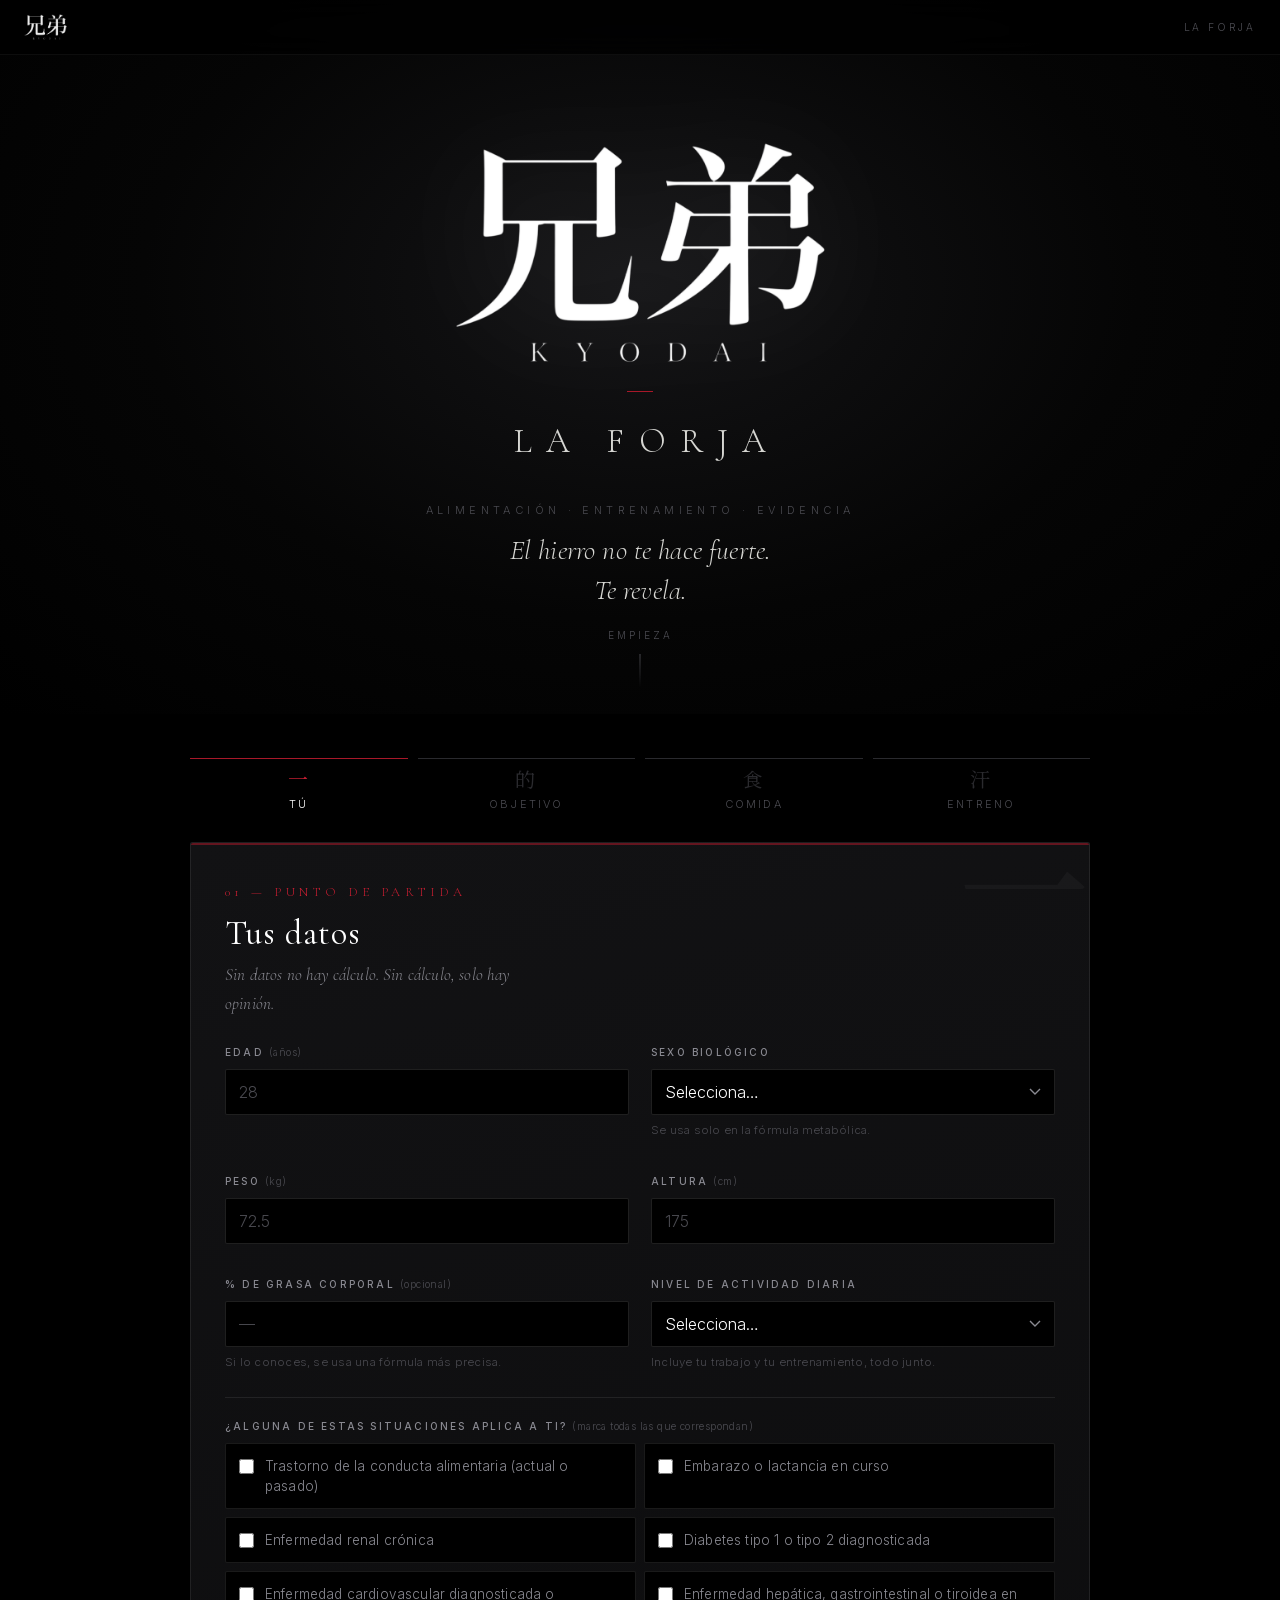
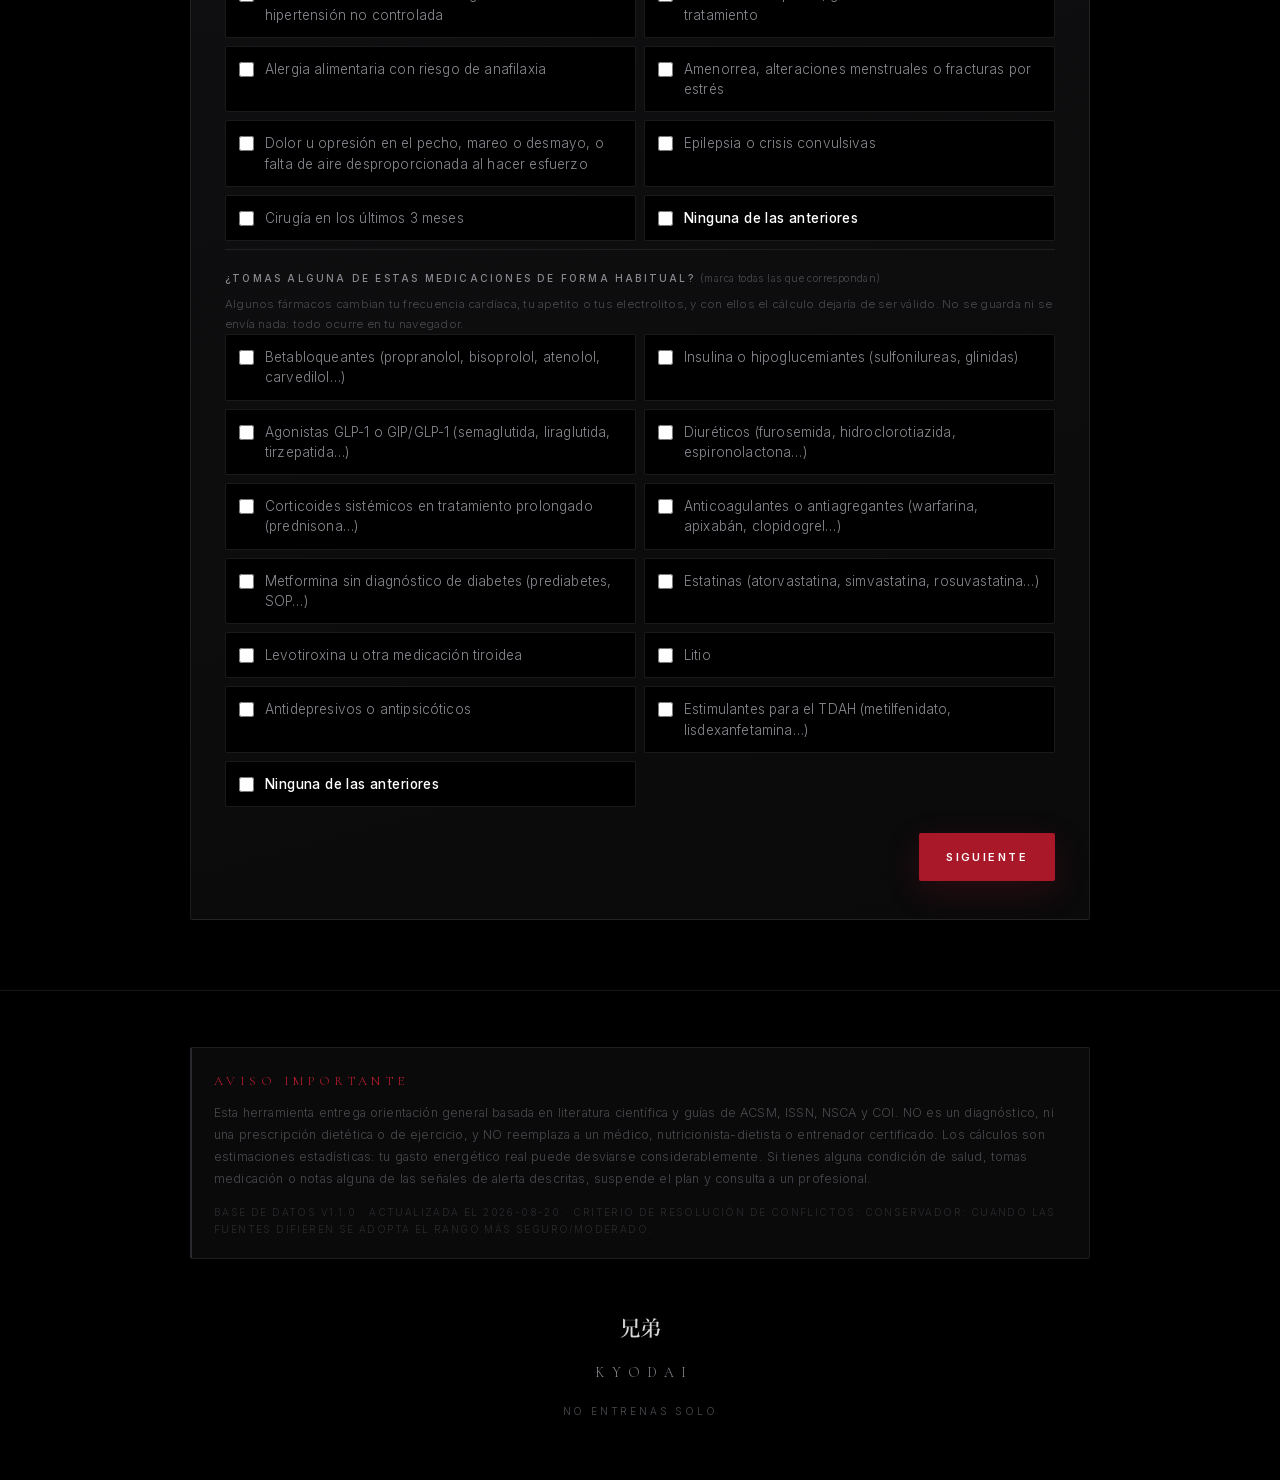
==== la-forja/index.html @ 20f21ccf "Sitio Kyodai: landing + tienda de suplementos" ====
<!DOCTYPE html><html lang="es" class="inter_7bacb37d-module__aJtR4a__variable cormorant_garamond_8acf1184-module__FYOw5G__variable noto_serif_jp_e2605327-module__3qkpmW__variable"><head><meta charSet="utf-8"/><meta name="viewport" content="width=device-width, initial-scale=1"/><link rel="preload" href="/la-forja/_next/static/media/01e4147cff8141ee-s.p.3huc2loe0ie8a.woff2" as="font" crossorigin="" type="font/woff2"/><link rel="preload" href="/la-forja/_next/static/media/68d0ad77fd2c49e3-s.p.2th5n88-8_65v.woff2" as="font" crossorigin="" type="font/woff2"/><link rel="preload" href="/la-forja/_next/static/media/83afe278b6a6bb3c-s.p.2bn3s6zvc0dyp.woff2" as="font" crossorigin="" type="font/woff2"/><link rel="preload" href="/la-forja/_next/static/media/8bd76523131fa0fc-s.p.1pvupmngxrt5z.woff2" as="font" crossorigin="" type="font/woff2"/><link rel="preload" as="image" href="/la-forja/assets/kyodai-logo.png"/><link rel="stylesheet" href="/la-forja/_next/static/chunks/3fm5dky1sh04h.css" data-precedence="next"/><link rel="stylesheet" href="/la-forja/_next/static/chunks/0i3mm4b4a-7sy.css" data-precedence="next"/><link rel="stylesheet" href="/la-forja/_next/static/chunks/1l874rhty73xh.css" data-precedence="next"/><link rel="preload" as="script" fetchPriority="low" href="/la-forja/_next/static/chunks/12aruqaur5huj.js"/><script src="/la-forja/_next/static/chunks/04gr3cjlwzc26.js" async=""></script><script src="/la-forja/_next/static/chunks/4561u0v7ysn3r.js" async=""></script><script src="/la-forja/_next/static/chunks/turbopack-01cra3njdeyk4.js" async=""></script><script src="/la-forja/_next/static/chunks/3fntmmi971322.js" async="" crossorigin=""></script><script src="/la-forja/_next/static/chunks/0tv_o3eyj1a68.js" async="" crossorigin=""></script><meta name="next-size-adjust" content=""/><meta name="theme-color" content="#000000"/><title>兄弟 KYODAI — La Forja</title><meta name="description" content="La Forja — herramienta gratuita de Kyodai. Tu alimentación y tu entrenamiento, calculados con evidencia. Nadie llega lejos entrenando solo."/><meta property="og:title" content="兄弟 KYODAI — La Forja"/><meta property="og:description" content="Tu plan de alimentación y entrenamiento, calculado con evidencia."/><meta property="og:image" content="https://kyodai.com/la-forja/assets/og-image.png"/><meta name="twitter:card" content="summary_large_image"/><meta name="twitter:title" content="兄弟 KYODAI — La Forja"/><meta name="twitter:description" content="Tu plan de alimentación y entrenamiento, calculado con evidencia."/><meta name="twitter:image" content="https://kyodai.com/la-forja/assets/og-image.png"/><link rel="icon" href="/la-forja/assets/favicon.png"/><link rel="apple-touch-icon" href="/la-forja/assets/favicon.png"/><script src="/la-forja/_next/static/chunks/0cz1d0mv5g_q7.js" noModule=""></script></head><body><div hidden=""><!--$--><!--/$--></div><nav><a class="logo" href="#top" aria-label="Kyodai — inicio"><img alt="兄弟 KYODAI" width="907" height="544" decoding="async" data-nimg="1" class="logoImg" style="color:transparent" src="/la-forja/assets/kyodai-logo.png"/></a><span class="navTag">La Forja</span></nav><header id="top" class="hero"><img alt="兄弟 KYODAI" width="907" height="544" decoding="async" data-nimg="1" class="heroLogo" style="color:transparent" src="/la-forja/assets/kyodai-logo.png"/><div class="heroTool">LA FORJA</div><div class="heroSub">Alimentación · Entrenamiento · Evidencia</div><p class="heroQuote">El hierro no te hace fuerte. Te revela.</p><div class="heroScroll">Empieza</div></header><main class="wrap" id="main"><section id="form-section"><ol class="stepper" aria-label="Progreso del formulario"><li class="step is-active" data-step="1" aria-current="step"><span class="jp" aria-hidden="true">一</span>Tú</li><li class="step" data-step="2"><span class="jp" aria-hidden="true">的</span>Objetivo</li><li class="step" data-step="3"><span class="jp" aria-hidden="true">食</span>Comida</li><li class="step" data-step="4"><span class="jp" aria-hidden="true">汗</span>Entreno</li></ol><form id="plan-form" noValidate=""><fieldset class="panel" data-panel="1"><legend class="sr-only">Paso 1: tus datos</legend><span class="panel-k jp" aria-hidden="true">一</span><div class="eyebrow">01 — Punto de partida</div><h2 class="panel-title">Tus datos</h2><p class="panel-lead">Sin datos no hay cálculo. Sin cálculo, solo hay opinión.</p><div class="grid-2"><div class="field"><label class="label" for="edad">Edad <em>(años)</em></label><input type="number" id="edad" min="10" max="90" step="1" required="" inputMode="numeric" placeholder="28" value=""/></div><div class="field"><label class="label" for="sexo">Sexo biológico</label><select id="sexo" required=""><option value="" selected="">Selecciona…</option><option value="hombre">Hombre</option><option value="mujer">Mujer</option></select><small class="hint">Se usa solo en la fórmula metabólica.</small></div><div class="field"><label class="label" for="peso">Peso <em>(kg)</em></label><input type="number" id="peso" min="35" max="250" step="0.1" required="" inputMode="decimal" placeholder="72.5" value=""/></div><div class="field"><label class="label" for="altura">Altura <em>(cm)</em></label><input type="number" id="altura" min="120" max="230" step="1" required="" inputMode="numeric" placeholder="175" value=""/></div><div class="field"><label class="label" for="grasa">% de grasa corporal <em>(opcional)</em></label><input type="number" id="grasa" min="3" max="60" step="0.1" inputMode="decimal" placeholder="—" value=""/><small class="hint">Si lo conoces, se usa una fórmula más precisa.</small></div><div class="field"><label class="label" for="actividad">Nivel de actividad diaria</label><select id="actividad" required=""><option value="" selected="">Selecciona…</option><option value="sedentario">Sedentario — Trabajo de escritorio, sin entrenamiento estructurado.</option><option value="ligero">Actividad ligera — 1-3 sesiones por semana o trabajo de pie ocasional.</option><option value="moderado">Actividad moderada — 3-5 sesiones por semana.</option><option value="alto">Actividad alta — 6-7 sesiones por semana o trabajo físicamente exigente.</option><option value="muy_alto">Actividad muy alta — Sesiones dobles o trabajo físico intenso. Usar con cautela.</option></select><small class="hint">Incluye tu trabajo y tu entrenamiento, todo junto.</small></div></div><div class="health-block"><p class="label">¿Alguna de estas situaciones aplica a ti? <em>(marca todas las que correspondan)</em></p><div id="banderas" class="checks"><label class="check"><input type="checkbox" name="bandera" value="tca"/><span>Trastorno de la conducta alimentaria (actual o pasado)</span></label><label class="check"><input type="checkbox" name="bandera" value="embarazo_lactancia"/><span>Embarazo o lactancia en curso</span></label><label class="check"><input type="checkbox" name="bandera" value="renal"/><span>Enfermedad renal crónica</span></label><label class="check"><input type="checkbox" name="bandera" value="diabetes"/><span>Diabetes tipo 1 o tipo 2 diagnosticada</span></label><label class="check"><input type="checkbox" name="bandera" value="cardiovascular"/><span>Enfermedad cardiovascular diagnosticada o hipertensión no controlada</span></label><label class="check"><input type="checkbox" name="bandera" value="hepatica_tiroidea"/><span>Enfermedad hepática, gastrointestinal o tiroidea en tratamiento</span></label><label class="check"><input type="checkbox" name="bandera" value="alergia_anafilaxia"/><span>Alergia alimentaria con riesgo de anafilaxia</span></label><label class="check"><input type="checkbox" name="bandera" value="amenorrea"/><span>Amenorrea, alteraciones menstruales o fracturas por estrés</span></label><label class="check"><input type="checkbox" name="bandera" value="sintomas_cardio"/><span>Dolor u opresión en el pecho, mareo o desmayo, o falta de aire desproporcionada al hacer esfuerzo</span></label><label class="check"><input type="checkbox" name="bandera" value="epilepsia"/><span>Epilepsia o crisis convulsivas</span></label><label class="check"><input type="checkbox" name="bandera" value="cirugia_reciente"/><span>Cirugía en los últimos 3 meses</span></label><label class="check"><input type="checkbox" id="bandera-ninguna" name="bandera" value="ninguna"/><span><strong>Ninguna de las anteriores</strong></span></label></div></div><div class="health-block"><p class="label">¿Tomas alguna de estas medicaciones de forma habitual? <em>(marca todas las que correspondan)</em></p><small class="hint">Algunos fármacos cambian tu frecuencia cardíaca, tu apetito o tus electrolitos, y con ellos el cálculo dejaría de ser válido. No se guarda ni se envía nada: todo ocurre en tu navegador.</small><div id="medicamentos" class="checks"><label class="check"><input type="checkbox" name="medicamento" value="betabloqueantes"/><span>Betabloqueantes (propranolol, bisoprolol, atenolol, carvedilol…)</span></label><label class="check"><input type="checkbox" name="medicamento" value="insulina_hipoglucemiantes"/><span>Insulina o hipoglucemiantes (sulfonilureas, glinidas)</span></label><label class="check"><input type="checkbox" name="medicamento" value="glp1"/><span>Agonistas GLP-1 o GIP/GLP-1 (semaglutida, liraglutida, tirzepatida…)</span></label><label class="check"><input type="checkbox" name="medicamento" value="diureticos"/><span>Diuréticos (furosemida, hidroclorotiazida, espironolactona…)</span></label><label class="check"><input type="checkbox" name="medicamento" value="corticoides"/><span>Corticoides sistémicos en tratamiento prolongado (prednisona…)</span></label><label class="check"><input type="checkbox" name="medicamento" value="anticoagulantes"/><span>Anticoagulantes o antiagregantes (warfarina, apixabán, clopidogrel…)</span></label><label class="check"><input type="checkbox" name="medicamento" value="metformina"/><span>Metformina sin diagnóstico de diabetes (prediabetes, SOP…)</span></label><label class="check"><input type="checkbox" name="medicamento" value="estatinas"/><span>Estatinas (atorvastatina, simvastatina, rosuvastatina…)</span></label><label class="check"><input type="checkbox" name="medicamento" value="levotiroxina"/><span>Levotiroxina u otra medicación tiroidea</span></label><label class="check"><input type="checkbox" name="medicamento" value="litio"/><span>Litio</span></label><label class="check"><input type="checkbox" name="medicamento" value="psicofarmacos"/><span>Antidepresivos o antipsicóticos</span></label><label class="check"><input type="checkbox" name="medicamento" value="estimulantes"/><span>Estimulantes para el TDAH (metilfenidato, lisdexanfetamina…)</span></label><label class="check"><input type="checkbox" id="medicacion-ninguna" name="medicamento" value="ninguna"/><span><strong>Ninguna de las anteriores</strong></span></label></div></div><div class="nav-row"><span></span><button type="button" class="btn btn-primary">Siguiente</button></div></fieldset></form></section></main><footer class="site-footer"><div class="wrap"><div class="disclaimer-box"><div class="eyebrow">Aviso importante</div><p class="disclaimer">Esta herramienta entrega orientación general basada en literatura científica y guías de ACSM, ISSN, NSCA y COI. NO es un diagnóstico, ni una prescripción dietética o de ejercicio, y NO reemplaza a un médico, nutricionista-dietista o entrenador certificado. Los cálculos son estimaciones estadísticas: tu gasto energético real puede desviarse considerablemente. Si tienes alguna condición de salud, tomas medicación o notas alguna de las señales de alerta descritas, suspende el plan y consulta a un profesional.</p><p class="version">Base de datos v<!-- -->1.1.0<!-- --> · actualizada el <!-- -->2026-08-20<!-- --> · criterio de resolución de conflictos:<!-- --> <!-- -->conservador: cuando las fuentes difieren se adopta el rango más seguro/moderado<!-- -->.</p></div><div class="footer-mark"><img alt="兄弟" loading="lazy" width="526" height="526" decoding="async" data-nimg="1" class="footerLogo" style="color:transparent" src="/la-forja/assets/kyodai-mark.png"/><div class="fl">KYODAI</div><div class="fine">No entrenas solo</div></div></div></footer><!--$--><!--/$--><script src="/la-forja/_next/static/chunks/12aruqaur5huj.js" id="_R_" async=""></script><script>(self.__next_f=self.__next_f||[]).push([0])</script><script>self.__next_f.push([1,"1:\"$Sreact.fragment\"\n2:I[39756,[\"/la-forja/_next/static/chunks/3fntmmi971322.js\"],\"default\"]\n3:I[37457,[\"/la-forja/_next/static/chunks/3fntmmi971322.js\"],\"default\"]\n4:I[47257,[\"/la-forja/_next/static/chunks/3fntmmi971322.js\"],\"ClientPageRoot\"]\n5:I[31713,[\"/la-forja/_next/static/chunks/3fntmmi971322.js\",\"/la-forja/_next/static/chunks/0tv_o3eyj1a68.js\"],\"default\"]\n8:I[97367,[\"/la-forja/_next/static/chunks/3fntmmi971322.js\"],\"OutletBoundary\"]\n9:\"$Sreact.suspense\"\nb:I[97367,[\"/la-forja/_next/static/chunks/3fntmmi971322.js\"],\"ViewportBoundary\"]\nd:I[97367,[\"/la-forja/_next/static/chunks/3fntmmi971322.js\"],\"MetadataBoundary\"]\nf:I[68027,[\"/la-forja/_next/static/chunks/3fntmmi971322.js\"],\"default\",1]\n:HL[\"/la-forja/_next/static/chunks/3fm5dky1sh04h.css\",\"style\"]\n:HL[\"/la-forja/_next/static/chunks/0i3mm4b4a-7sy.css\",\"style\"]\n:HL[\"/la-forja/_next/static/chunks/1l874rhty73xh.css\",\"style\"]\n:HL[\"/la-forja/_next/static/media/01e4147cff8141ee-s.p.3huc2loe0ie8a.woff2\",\"font\",{\"crossOrigin\":\"\",\"type\":\"font/woff2\"}]\n:HL[\"/la-forja/_next/static/media/68d0ad77fd2c49e3-s.p.2th5n88-8_65v.woff2\",\"font\",{\"crossOrigin\":\"\",\"type\":\"font/woff2\"}]\n:HL[\"/la-forja/_next/static/media/83afe278b6a6bb3c-s.p.2bn3s6zvc0dyp.woff2\",\"font\",{\"crossOrigin\":\"\",\"type\":\"font/woff2\"}]\n:HL[\"/la-forja/_next/static/media/8bd76523131fa0fc-s.p.1pvupmngxrt5z.woff2\",\"font\",{\"crossOrigin\":\"\",\"type\":\"font/woff2\"}]\n"])</script><script>self.__next_f.push([1,"0:{\"P\":null,\"c\":[\"\",\"\"],\"q\":\"\",\"i\":false,\"f\":[[[\"\",{\"children\":[\"__PAGE__\",{},\"$undefined\",\"$undefined\",4608]},\"$undefined\",\"$undefined\",4624],[[\"$\",\"$1\",\"c\",{\"children\":[[[\"$\",\"link\",\"0\",{\"rel\":\"stylesheet\",\"href\":\"/la-forja/_next/static/chunks/3fm5dky1sh04h.css\",\"precedence\":\"next\",\"crossOrigin\":\"$undefined\",\"nonce\":\"$undefined\"}],[\"$\",\"link\",\"1\",{\"rel\":\"stylesheet\",\"href\":\"/la-forja/_next/static/chunks/0i3mm4b4a-7sy.css\",\"precedence\":\"next\",\"crossOrigin\":\"$undefined\",\"nonce\":\"$undefined\"}],[\"$\",\"link\",\"2\",{\"rel\":\"stylesheet\",\"href\":\"/la-forja/_next/static/chunks/1l874rhty73xh.css\",\"precedence\":\"next\",\"crossOrigin\":\"$undefined\",\"nonce\":\"$undefined\"}],[\"$\",\"script\",\"script-0\",{\"src\":\"/la-forja/_next/static/chunks/3fntmmi971322.js\",\"async\":true,\"nonce\":\"$undefined\"}]],[\"$\",\"html\",null,{\"lang\":\"es\",\"className\":\"inter_7bacb37d-module__aJtR4a__variable cormorant_garamond_8acf1184-module__FYOw5G__variable noto_serif_jp_e2605327-module__3qkpmW__variable\",\"children\":[\"$\",\"body\",null,{\"children\":[\"$\",\"$L2\",null,{\"parallelRouterKey\":\"children\",\"error\":\"$undefined\",\"errorStyles\":\"$undefined\",\"errorScripts\":\"$undefined\",\"template\":[\"$\",\"$L3\",null,{}],\"templateStyles\":\"$undefined\",\"templateScripts\":\"$undefined\",\"notFound\":[[[\"$\",\"title\",null,{\"children\":\"404: This page could not be found.\"}],[\"$\",\"div\",null,{\"style\":{\"fontFamily\":\"system-ui,\\\"Segoe UI\\\",Roboto,Helvetica,Arial,sans-serif,\\\"Apple Color Emoji\\\",\\\"Segoe UI Emoji\\\"\",\"height\":\"100vh\",\"textAlign\":\"center\",\"display\":\"flex\",\"flexDirection\":\"column\",\"alignItems\":\"center\",\"justifyContent\":\"center\"},\"children\":[\"$\",\"div\",null,{\"children\":[[\"$\",\"style\",null,{\"dangerouslySetInnerHTML\":{\"__html\":\"body{color:#000;background:#fff;margin:0}.next-error-h1{border-right:1px solid rgba(0,0,0,.3)}@media (prefers-color-scheme:dark){body{color:#fff;background:#000}.next-error-h1{border-right:1px solid rgba(255,255,255,.3)}}\"}}],[\"$\",\"h1\",null,{\"className\":\"next-error-h1\",\"style\":{\"display\":\"inline-block\",\"margin\":\"0 20px 0 0\",\"padding\":\"0 23px 0 0\",\"fontSize\":24,\"fontWeight\":500,\"verticalAlign\":\"top\",\"lineHeight\":\"49px\"},\"children\":404}],[\"$\",\"div\",null,{\"style\":{\"display\":\"inline-block\"},\"children\":[\"$\",\"h2\",null,{\"style\":{\"fontSize\":14,\"fontWeight\":400,\"lineHeight\":\"49px\",\"margin\":0},\"children\":\"This page could not be found.\"}]}]]}]}]],[]],\"forbidden\":\"$undefined\",\"unauthorized\":\"$undefined\"}]}]}]]}],{\"children\":[[\"$\",\"$1\",\"c\",{\"children\":[[\"$\",\"$L4\",null,{\"Component\":\"$5\",\"serverProvidedParams\":{\"searchParams\":{},\"params\":{},\"promises\":[\"$@6\",\"$@7\"]}}],[[\"$\",\"script\",\"script-0\",{\"src\":\"/la-forja/_next/static/chunks/0tv_o3eyj1a68.js\",\"async\":true,\"nonce\":\"$undefined\"}]],[\"$\",\"$L8\",null,{\"children\":[\"$\",\"$9\",null,{\"name\":\"Next.MetadataOutlet\",\"children\":\"$@a\"}]}]]}],{},null,false,null]},null,false,null],[\"$\",\"$1\",\"h\",{\"children\":[null,[\"$\",\"$Lb\",null,{\"children\":\"$Lc\"}],[\"$\",\"div\",null,{\"hidden\":true,\"children\":[\"$\",\"$Ld\",null,{\"children\":[\"$\",\"$9\",null,{\"name\":\"Next.Metadata\",\"children\":\"$Le\"}]}]}],[\"$\",\"meta\",null,{\"name\":\"next-size-adjust\",\"content\":\"\"}]]}],false]],\"m\":\"$undefined\",\"G\":[\"$f\",[[\"$\",\"link\",\"0\",{\"rel\":\"stylesheet\",\"href\":\"/la-forja/_next/static/chunks/3fm5dky1sh04h.css\",\"precedence\":\"next\",\"crossOrigin\":\"$undefined\",\"nonce\":\"$undefined\"}],[\"$\",\"link\",\"1\",{\"rel\":\"stylesheet\",\"href\":\"/la-forja/_next/static/chunks/0i3mm4b4a-7sy.css\",\"precedence\":\"next\",\"crossOrigin\":\"$undefined\",\"nonce\":\"$undefined\"}],[\"$\",\"link\",\"2\",{\"rel\":\"stylesheet\",\"href\":\"/la-forja/_next/static/chunks/1l874rhty73xh.css\",\"precedence\":\"next\",\"crossOrigin\":\"$undefined\",\"nonce\":\"$undefined\"}]]],\"S\":true,\"h\":null,\"r\":\"$undefined\",\"s\":\"$undefined\",\"a\":\"$undefined\",\"l\":\"$undefined\",\"p\":\"$undefined\",\"d\":\"$undefined\",\"b\":\"p61131QwATBTDM-Zip0zM\"}\n"])</script><script>self.__next_f.push([1,"6:{}\n7:\"$0:f:0:1:1:children:0:props:children:0:props:serverProvidedParams:params\"\n"])</script><script>self.__next_f.push([1,"c:[[\"$\",\"meta\",\"0\",{\"charSet\":\"utf-8\"}],[\"$\",\"meta\",\"1\",{\"name\":\"viewport\",\"content\":\"width=device-width, initial-scale=1\"}],[\"$\",\"meta\",\"2\",{\"name\":\"theme-color\",\"content\":\"#000000\"}]]\n"])</script><script>self.__next_f.push([1,"10:I[27201,[\"/la-forja/_next/static/chunks/3fntmmi971322.js\"],\"IconMark\"]\na:null\ne:[[\"$\",\"title\",\"0\",{\"children\":\"兄弟 KYODAI — La Forja\"}],[\"$\",\"meta\",\"1\",{\"name\":\"description\",\"content\":\"La Forja — herramienta gratuita de Kyodai. Tu alimentación y tu entrenamiento, calculados con evidencia. Nadie llega lejos entrenando solo.\"}],[\"$\",\"meta\",\"2\",{\"property\":\"og:title\",\"content\":\"兄弟 KYODAI — La Forja\"}],[\"$\",\"meta\",\"3\",{\"property\":\"og:description\",\"content\":\"Tu plan de alimentación y entrenamiento, calculado con evidencia.\"}],[\"$\",\"meta\",\"4\",{\"property\":\"og:image\",\"content\":\"https://kyodai.com/la-forja/assets/og-image.png\"}],[\"$\",\"meta\",\"5\",{\"name\":\"twitter:card\",\"content\":\"summary_large_image\"}],[\"$\",\"meta\",\"6\",{\"name\":\"twitter:title\",\"content\":\"兄弟 KYODAI — La Forja\"}],[\"$\",\"meta\",\"7\",{\"name\":\"twitter:description\",\"content\":\"Tu plan de alimentación y entrenamiento, calculado con evidencia.\"}],[\"$\",\"meta\",\"8\",{\"name\":\"twitter:image\",\"content\":\"https://kyodai.com/la-forja/assets/og-image.png\"}],[\"$\",\"link\",\"9\",{\"rel\":\"icon\",\"href\":\"/la-forja/assets/favicon.png\"}],[\"$\",\"link\",\"10\",{\"rel\":\"apple-touch-icon\",\"href\":\"/la-forja/assets/favicon.png\"}],[\"$\",\"$L10\",\"11\",{}]]\n"])</script></body></html>
---- la-forja/_next/static/chunks/3fm5dky1sh04h.css ----
@font-face{font-family:Inter;font-style:normal;font-weight:200;font-display:swap;src:url(../media/2c55a0e60120577a-s.0-dom-5bn10r2.woff2)format("woff2");unicode-range:U+460-52F,U+1C80-1C8A,U+20B4,U+2DE0-2DFF,U+A640-A69F,U+FE2E-FE2F}@font-face{font-family:Inter;font-style:normal;font-weight:200;font-display:swap;src:url(../media/9c72aa0f40e4eef8-s.1y4-pdgsjb-pw.woff2)format("woff2");unicode-range:U+301,U+400-45F,U+490-491,U+4B0-4B1,U+2116}@font-face{font-family:Inter;font-style:normal;font-weight:200;font-display:swap;src:url(../media/ad66f9afd8947f86-s.3lvt2whj97whp.woff2)format("woff2");unicode-range:U+1F??}@font-face{font-family:Inter;font-style:normal;font-weight:200;font-display:swap;src:url(../media/5476f68d60460930-s.2uwcyprjm3xu3.woff2)format("woff2");unicode-range:U+370-377,U+37A-37F,U+384-38A,U+38C,U+38E-3A1,U+3A3-3FF}@font-face{font-family:Inter;font-style:normal;font-weight:200;font-display:swap;src:url(../media/2bbe8d2671613f1f-s.0k62hbripvv8p.woff2)format("woff2");unicode-range:U+102-103,U+110-111,U+128-129,U+168-169,U+1A0-1A1,U+1AF-1B0,U+300-301,U+303-304,U+308-309,U+323,U+329,U+1EA0-1EF9,U+20AB}@font-face{font-family:Inter;font-style:normal;font-weight:200;font-display:swap;src:url(../media/1bffadaabf893a1e-s.3-6t-g6q0vh0a.woff2)format("woff2");unicode-range:U+100-2BA,U+2BD-2C5,U+2C7-2CC,U+2CE-2D7,U+2DD-2FF,U+304,U+308,U+329,U+1D00-1DBF,U+1E00-1E9F,U+1EF2-1EFF,U+2020,U+20A0-20AB,U+20AD-20C0,U+2113,U+2C60-2C7F,U+A720-A7FF}@font-face{font-family:Inter;font-style:normal;font-weight:200;font-display:swap;src:url(../media/83afe278b6a6bb3c-s.p.2bn3s6zvc0dyp.woff2)format("woff2");unicode-range:U+??,U+131,U+152-153,U+2BB-2BC,U+2C6,U+2DA,U+2DC,U+304,U+308,U+329,U+2000-206F,U+20AC,U+2122,U+2191,U+2193,U+2212,U+2215,U+FEFF,U+FFFD}@font-face{font-family:Inter;font-style:normal;font-weight:300;font-display:swap;src:url(../media/2c55a0e60120577a-s.0-dom-5bn10r2.woff2)format("woff2");unicode-range:U+460-52F,U+1C80-1C8A,U+20B4,U+2DE0-2DFF,U+A640-A69F,U+FE2E-FE2F}@font-face{font-family:Inter;font-style:normal;font-weight:300;font-display:swap;src:url(../media/9c72aa0f40e4eef8-s.1y4-pdgsjb-pw.woff2)format("woff2");unicode-range:U+301,U+400-45F,U+490-491,U+4B0-4B1,U+2116}@font-face{font-family:Inter;font-style:normal;font-weight:300;font-display:swap;src:url(../media/ad66f9afd8947f86-s.3lvt2whj97whp.woff2)format("woff2");unicode-range:U+1F??}@font-face{font-family:Inter;font-style:normal;font-weight:300;font-display:swap;src:url(../media/5476f68d60460930-s.2uwcyprjm3xu3.woff2)format("woff2");unicode-range:U+370-377,U+37A-37F,U+384-38A,U+38C,U+38E-3A1,U+3A3-3FF}@font-face{font-family:Inter;font-style:normal;font-weight:300;font-display:swap;src:url(../media/2bbe8d2671613f1f-s.0k62hbripvv8p.woff2)format("woff2");unicode-range:U+102-103,U+110-111,U+128-129,U+168-169,U+1A0-1A1,U+1AF-1B0,U+300-301,U+303-304,U+308-309,U+323,U+329,U+1EA0-1EF9,U+20AB}@font-face{font-family:Inter;font-style:normal;font-weight:300;font-display:swap;src:url(../media/1bffadaabf893a1e-s.3-6t-g6q0vh0a.woff2)format("woff2");unicode-range:U+100-2BA,U+2BD-2C5,U+2C7-2CC,U+2CE-2D7,U+2DD-2FF,U+304,U+308,U+329,U+1D00-1DBF,U+1E00-1E9F,U+1EF2-1EFF,U+2020,U+20A0-20AB,U+20AD-20C0,U+2113,U+2C60-2C7F,U+A720-A7FF}@font-face{font-family:Inter;font-style:normal;font-weight:300;font-display:swap;src:url(../media/83afe278b6a6bb3c-s.p.2bn3s6zvc0dyp.woff2)format("woff2");unicode-range:U+??,U+131,U+152-153,U+2BB-2BC,U+2C6,U+2DA,U+2DC,U+304,U+308,U+329,U+2000-206F,U+20AC,U+2122,U+2191,U+2193,U+2212,U+2215,U+FEFF,U+FFFD}@font-face{font-family:Inter;font-style:normal;font-weight:400;font-display:swap;src:url(../media/2c55a0e60120577a-s.0-dom-5bn10r2.woff2)format("woff2");unicode-range:U+460-52F,U+1C80-1C8A,U+20B4,U+2DE0-2DFF,U+A640-A69F,U+FE2E-FE2F}@font-face{font-family:Inter;font-style:normal;font-weight:400;font-display:swap;src:url(../media/9c72aa0f40e4eef8-s.1y4-pdgsjb-pw.woff2)format("woff2");unicode-range:U+301,U+400-45F,U+490-491,U+4B0-4B1,U+2116}@font-face{font-family:Inter;font-style:normal;font-weight:400;font-display:swap;src:url(../media/ad66f9afd8947f86-s.3lvt2whj97whp.woff2)format("woff2");unicode-range:U+1F??}@font-face{font-family:Inter;font-style:normal;font-weight:400;font-display:swap;src:url(../media/5476f68d60460930-s.2uwcyprjm3xu3.woff2)format("woff2");unicode-range:U+370-377,U+37A-37F,U+384-38A,U+38C,U+38E-3A1,U+3A3-3FF}@font-face{font-family:Inter;font-style:normal;font-weight:400;font-display:swap;src:url(../media/2bbe8d2671613f1f-s.0k62hbripvv8p.woff2)format("woff2");unicode-range:U+102-103,U+110-111,U+128-129,U+168-169,U+1A0-1A1,U+1AF-1B0,U+300-301,U+303-304,U+308-309,U+323,U+329,U+1EA0-1EF9,U+20AB}@font-face{font-family:Inter;font-style:normal;font-weight:400;font-display:swap;src:url(../media/1bffadaabf893a1e-s.3-6t-g6q0vh0a.woff2)format("woff2");unicode-range:U+100-2BA,U+2BD-2C5,U+2C7-2CC,U+2CE-2D7,U+2DD-2FF,U+304,U+308,U+329,U+1D00-1DBF,U+1E00-1E9F,U+1EF2-1EFF,U+2020,U+20A0-20AB,U+20AD-20C0,U+2113,U+2C60-2C7F,U+A720-A7FF}@font-face{font-family:Inter;font-style:normal;font-weight:400;font-display:swap;src:url(../media/83afe278b6a6bb3c-s.p.2bn3s6zvc0dyp.woff2)format("woff2");unicode-range:U+??,U+131,U+152-153,U+2BB-2BC,U+2C6,U+2DA,U+2DC,U+304,U+308,U+329,U+2000-206F,U+20AC,U+2122,U+2191,U+2193,U+2212,U+2215,U+FEFF,U+FFFD}@font-face{font-family:Inter;font-style:normal;font-weight:500;font-display:swap;src:url(../media/2c55a0e60120577a-s.0-dom-5bn10r2.woff2)format("woff2");unicode-range:U+460-52F,U+1C80-1C8A,U+20B4,U+2DE0-2DFF,U+A640-A69F,U+FE2E-FE2F}@font-face{font-family:Inter;font-style:normal;font-weight:500;font-display:swap;src:url(../media/9c72aa0f40e4eef8-s.1y4-pdgsjb-pw.woff2)format("woff2");unicode-range:U+301,U+400-45F,U+490-491,U+4B0-4B1,U+2116}@font-face{font-family:Inter;font-style:normal;font-weight:500;font-display:swap;src:url(../media/ad66f9afd8947f86-s.3lvt2whj97whp.woff2)format("woff2");unicode-range:U+1F??}@font-face{font-family:Inter;font-style:normal;font-weight:500;font-display:swap;src:url(../media/5476f68d60460930-s.2uwcyprjm3xu3.woff2)format("woff2");unicode-range:U+370-377,U+37A-37F,U+384-38A,U+38C,U+38E-3A1,U+3A3-3FF}@font-face{font-family:Inter;font-style:normal;font-weight:500;font-display:swap;src:url(../media/2bbe8d2671613f1f-s.0k62hbripvv8p.woff2)format("woff2");unicode-range:U+102-103,U+110-111,U+128-129,U+168-169,U+1A0-1A1,U+1AF-1B0,U+300-301,U+303-304,U+308-309,U+323,U+329,U+1EA0-1EF9,U+20AB}@font-face{font-family:Inter;font-style:normal;font-weight:500;font-display:swap;src:url(../media/1bffadaabf893a1e-s.3-6t-g6q0vh0a.woff2)format("woff2");unicode-range:U+100-2BA,U+2BD-2C5,U+2C7-2CC,U+2CE-2D7,U+2DD-2FF,U+304,U+308,U+329,U+1D00-1DBF,U+1E00-1E9F,U+1EF2-1EFF,U+2020,U+20A0-20AB,U+20AD-20C0,U+2113,U+2C60-2C7F,U+A720-A7FF}@font-face{font-family:Inter;font-style:normal;font-weight:500;font-display:swap;src:url(../media/83afe278b6a6bb3c-s.p.2bn3s6zvc0dyp.woff2)format("woff2");unicode-range:U+??,U+131,U+152-153,U+2BB-2BC,U+2C6,U+2DA,U+2DC,U+304,U+308,U+329,U+2000-206F,U+20AC,U+2122,U+2191,U+2193,U+2212,U+2215,U+FEFF,U+FFFD}@font-face{font-family:Inter;font-style:normal;font-weight:600;font-display:swap;src:url(../media/2c55a0e60120577a-s.0-dom-5bn10r2.woff2)format("woff2");unicode-range:U+460-52F,U+1C80-1C8A,U+20B4,U+2DE0-2DFF,U+A640-A69F,U+FE2E-FE2F}@font-face{font-family:Inter;font-style:normal;font-weight:600;font-display:swap;src:url(../media/9c72aa0f40e4eef8-s.1y4-pdgsjb-pw.woff2)format("woff2");unicode-range:U+301,U+400-45F,U+490-491,U+4B0-4B1,U+2116}@font-face{font-family:Inter;font-style:normal;font-weight:600;font-display:swap;src:url(../media/ad66f9afd8947f86-s.3lvt2whj97whp.woff2)format("woff2");unicode-range:U+1F??}@font-face{font-family:Inter;font-style:normal;font-weight:600;font-display:swap;src:url(../media/5476f68d60460930-s.2uwcyprjm3xu3.woff2)format("woff2");unicode-range:U+370-377,U+37A-37F,U+384-38A,U+38C,U+38E-3A1,U+3A3-3FF}@font-face{font-family:Inter;font-style:normal;font-weight:600;font-display:swap;src:url(../media/2bbe8d2671613f1f-s.0k62hbripvv8p.woff2)format("woff2");unicode-range:U+102-103,U+110-111,U+128-129,U+168-169,U+1A0-1A1,U+1AF-1B0,U+300-301,U+303-304,U+308-309,U+323,U+329,U+1EA0-1EF9,U+20AB}@font-face{font-family:Inter;font-style:normal;font-weight:600;font-display:swap;src:url(../media/1bffadaabf893a1e-s.3-6t-g6q0vh0a.woff2)format("woff2");unicode-range:U+100-2BA,U+2BD-2C5,U+2C7-2CC,U+2CE-2D7,U+2DD-2FF,U+304,U+308,U+329,U+1D00-1DBF,U+1E00-1E9F,U+1EF2-1EFF,U+2020,U+20A0-20AB,U+20AD-20C0,U+2113,U+2C60-2C7F,U+A720-A7FF}@font-face{font-family:Inter;font-style:normal;font-weight:600;font-display:swap;src:url(../media/83afe278b6a6bb3c-s.p.2bn3s6zvc0dyp.woff2)format("woff2");unicode-range:U+??,U+131,U+152-153,U+2BB-2BC,U+2C6,U+2DA,U+2DC,U+304,U+308,U+329,U+2000-206F,U+20AC,U+2122,U+2191,U+2193,U+2212,U+2215,U+FEFF,U+FFFD}@font-face{font-family:Inter;font-style:normal;font-weight:700;font-display:swap;src:url(../media/2c55a0e60120577a-s.0-dom-5bn10r2.woff2)format("woff2");unicode-range:U+460-52F,U+1C80-1C8A,U+20B4,U+2DE0-2DFF,U+A640-A69F,U+FE2E-FE2F}@font-face{font-family:Inter;font-style:normal;font-weight:700;font-display:swap;src:url(../media/9c72aa0f40e4eef8-s.1y4-pdgsjb-pw.woff2)format("woff2");unicode-range:U+301,U+400-45F,U+490-491,U+4B0-4B1,U+2116}@font-face{font-family:Inter;font-style:normal;font-weight:700;font-display:swap;src:url(../media/ad66f9afd8947f86-s.3lvt2whj97whp.woff2)format("woff2");unicode-range:U+1F??}@font-face{font-family:Inter;font-style:normal;font-weight:700;font-display:swap;src:url(../media/5476f68d60460930-s.2uwcyprjm3xu3.woff2)format("woff2");unicode-range:U+370-377,U+37A-37F,U+384-38A,U+38C,U+38E-3A1,U+3A3-3FF}@font-face{font-family:Inter;font-style:normal;font-weight:700;font-display:swap;src:url(../media/2bbe8d2671613f1f-s.0k62hbripvv8p.woff2)format("woff2");unicode-range:U+102-103,U+110-111,U+128-129,U+168-169,U+1A0-1A1,U+1AF-1B0,U+300-301,U+303-304,U+308-309,U+323,U+329,U+1EA0-1EF9,U+20AB}@font-face{font-family:Inter;font-style:normal;font-weight:700;font-display:swap;src:url(../media/1bffadaabf893a1e-s.3-6t-g6q0vh0a.woff2)format("woff2");unicode-range:U+100-2BA,U+2BD-2C5,U+2C7-2CC,U+2CE-2D7,U+2DD-2FF,U+304,U+308,U+329,U+1D00-1DBF,U+1E00-1E9F,U+1EF2-1EFF,U+2020,U+20A0-20AB,U+20AD-20C0,U+2113,U+2C60-2C7F,U+A720-A7FF}@font-face{font-family:Inter;font-style:normal;font-weight:700;font-display:swap;src:url(../media/83afe278b6a6bb3c-s.p.2bn3s6zvc0dyp.woff2)format("woff2");unicode-range:U+??,U+131,U+152-153,U+2BB-2BC,U+2C6,U+2DA,U+2DC,U+304,U+308,U+329,U+2000-206F,U+20AC,U+2122,U+2191,U+2193,U+2212,U+2215,U+FEFF,U+FFFD}@font-face{font-family:Inter Fallback;src:local(Arial);ascent-override:90.44%;descent-override:22.52%;line-gap-override:0.0%;size-adjust:107.12%}.inter_7bacb37d-module__aJtR4a__className{font-family:Inter,Inter Fallback;font-style:normal}.inter_7bacb37d-module__aJtR4a__variable{--font-inter:"Inter", "Inter Fallback"}
@font-face{font-family:Cormorant Garamond;font-style:italic;font-weight:300;font-display:swap;src:url(../media/d8cddd76dbfeaef0-s.1mblz1wog092a.woff2)format("woff2");unicode-range:U+460-52F,U+1C80-1C8A,U+20B4,U+2DE0-2DFF,U+A640-A69F,U+FE2E-FE2F}@font-face{font-family:Cormorant Garamond;font-style:italic;font-weight:300;font-display:swap;src:url(../media/591574edbe85c69b-s.2cu8l7zf4s4ec.woff2)format("woff2");unicode-range:U+301,U+400-45F,U+490-491,U+4B0-4B1,U+2116}@font-face{font-family:Cormorant Garamond;font-style:italic;font-weight:300;font-display:swap;src:url(../media/acf349172f10b359-s.0gv8q2vqi14yg.woff2)format("woff2");unicode-range:U+102-103,U+110-111,U+128-129,U+168-169,U+1A0-1A1,U+1AF-1B0,U+300-301,U+303-304,U+308-309,U+323,U+329,U+1EA0-1EF9,U+20AB}@font-face{font-family:Cormorant Garamond;font-style:italic;font-weight:300;font-display:swap;src:url(../media/0926c12c4384550f-s.1-qpv3jvnkkyl.woff2)format("woff2");unicode-range:U+100-2BA,U+2BD-2C5,U+2C7-2CC,U+2CE-2D7,U+2DD-2FF,U+304,U+308,U+329,U+1D00-1DBF,U+1E00-1E9F,U+1EF2-1EFF,U+2020,U+20A0-20AB,U+20AD-20C0,U+2113,U+2C60-2C7F,U+A720-A7FF}@font-face{font-family:Cormorant Garamond;font-style:italic;font-weight:300;font-display:swap;src:url(../media/8bd76523131fa0fc-s.p.1pvupmngxrt5z.woff2)format("woff2");unicode-range:U+??,U+131,U+152-153,U+2BB-2BC,U+2C6,U+2DA,U+2DC,U+304,U+308,U+329,U+2000-206F,U+20AC,U+2122,U+2191,U+2193,U+2212,U+2215,U+FEFF,U+FFFD}@font-face{font-family:Cormorant Garamond;font-style:italic;font-weight:400;font-display:swap;src:url(../media/d8cddd76dbfeaef0-s.1mblz1wog092a.woff2)format("woff2");unicode-range:U+460-52F,U+1C80-1C8A,U+20B4,U+2DE0-2DFF,U+A640-A69F,U+FE2E-FE2F}@font-face{font-family:Cormorant Garamond;font-style:italic;font-weight:400;font-display:swap;src:url(../media/591574edbe85c69b-s.2cu8l7zf4s4ec.woff2)format("woff2");unicode-range:U+301,U+400-45F,U+490-491,U+4B0-4B1,U+2116}@font-face{font-family:Cormorant Garamond;font-style:italic;font-weight:400;font-display:swap;src:url(../media/acf349172f10b359-s.0gv8q2vqi14yg.woff2)format("woff2");unicode-range:U+102-103,U+110-111,U+128-129,U+168-169,U+1A0-1A1,U+1AF-1B0,U+300-301,U+303-304,U+308-309,U+323,U+329,U+1EA0-1EF9,U+20AB}@font-face{font-family:Cormorant Garamond;font-style:italic;font-weight:400;font-display:swap;src:url(../media/0926c12c4384550f-s.1-qpv3jvnkkyl.woff2)format("woff2");unicode-range:U+100-2BA,U+2BD-2C5,U+2C7-2CC,U+2CE-2D7,U+2DD-2FF,U+304,U+308,U+329,U+1D00-1DBF,U+1E00-1E9F,U+1EF2-1EFF,U+2020,U+20A0-20AB,U+20AD-20C0,U+2113,U+2C60-2C7F,U+A720-A7FF}@font-face{font-family:Cormorant Garamond;font-style:italic;font-weight:400;font-display:swap;src:url(../media/8bd76523131fa0fc-s.p.1pvupmngxrt5z.woff2)format("woff2");unicode-range:U+??,U+131,U+152-153,U+2BB-2BC,U+2C6,U+2DA,U+2DC,U+304,U+308,U+329,U+2000-206F,U+20AC,U+2122,U+2191,U+2193,U+2212,U+2215,U+FEFF,U+FFFD}@font-face{font-family:Cormorant Garamond;font-style:italic;font-weight:500;font-display:swap;src:url(../media/d8cddd76dbfeaef0-s.1mblz1wog092a.woff2)format("woff2");unicode-range:U+460-52F,U+1C80-1C8A,U+20B4,U+2DE0-2DFF,U+A640-A69F,U+FE2E-FE2F}@font-face{font-family:Cormorant Garamond;font-style:italic;font-weight:500;font-display:swap;src:url(../media/591574edbe85c69b-s.2cu8l7zf4s4ec.woff2)format("woff2");unicode-range:U+301,U+400-45F,U+490-491,U+4B0-4B1,U+2116}@font-face{font-family:Cormorant Garamond;font-style:italic;font-weight:500;font-display:swap;src:url(../media/acf349172f10b359-s.0gv8q2vqi14yg.woff2)format("woff2");unicode-range:U+102-103,U+110-111,U+128-129,U+168-169,U+1A0-1A1,U+1AF-1B0,U+300-301,U+303-304,U+308-309,U+323,U+329,U+1EA0-1EF9,U+20AB}@font-face{font-family:Cormorant Garamond;font-style:italic;font-weight:500;font-display:swap;src:url(../media/0926c12c4384550f-s.1-qpv3jvnkkyl.woff2)format("woff2");unicode-range:U+100-2BA,U+2BD-2C5,U+2C7-2CC,U+2CE-2D7,U+2DD-2FF,U+304,U+308,U+329,U+1D00-1DBF,U+1E00-1E9F,U+1EF2-1EFF,U+2020,U+20A0-20AB,U+20AD-20C0,U+2113,U+2C60-2C7F,U+A720-A7FF}@font-face{font-family:Cormorant Garamond;font-style:italic;font-weight:500;font-display:swap;src:url(../media/8bd76523131fa0fc-s.p.1pvupmngxrt5z.woff2)format("woff2");unicode-range:U+??,U+131,U+152-153,U+2BB-2BC,U+2C6,U+2DA,U+2DC,U+304,U+308,U+329,U+2000-206F,U+20AC,U+2122,U+2191,U+2193,U+2212,U+2215,U+FEFF,U+FFFD}@font-face{font-family:Cormorant Garamond;font-style:normal;font-weight:300;font-display:swap;src:url(../media/9cc5c0547f229dea-s.00y8kskkn0hyx.woff2)format("woff2");unicode-range:U+460-52F,U+1C80-1C8A,U+20B4,U+2DE0-2DFF,U+A640-A69F,U+FE2E-FE2F}@font-face{font-family:Cormorant Garamond;font-style:normal;font-weight:300;font-display:swap;src:url(../media/b0947914c9718a1e-s.1xjn85gt7t6qs.woff2)format("woff2");unicode-range:U+301,U+400-45F,U+490-491,U+4B0-4B1,U+2116}@font-face{font-family:Cormorant Garamond;font-style:normal;font-weight:300;font-display:swap;src:url(../media/d0b60be57f16ee32-s.1xtu7gopqv2u0.woff2)format("woff2");unicode-range:U+102-103,U+110-111,U+128-129,U+168-169,U+1A0-1A1,U+1AF-1B0,U+300-301,U+303-304,U+308-309,U+323,U+329,U+1EA0-1EF9,U+20AB}@font-face{font-family:Cormorant Garamond;font-style:normal;font-weight:300;font-display:swap;src:url(../media/1f9e983605289f29-s.3aak_kra40y8r.woff2)format("woff2");unicode-range:U+100-2BA,U+2BD-2C5,U+2C7-2CC,U+2CE-2D7,U+2DD-2FF,U+304,U+308,U+329,U+1D00-1DBF,U+1E00-1E9F,U+1EF2-1EFF,U+2020,U+20A0-20AB,U+20AD-20C0,U+2113,U+2C60-2C7F,U+A720-A7FF}@font-face{font-family:Cormorant Garamond;font-style:normal;font-weight:300;font-display:swap;src:url(../media/01e4147cff8141ee-s.p.3huc2loe0ie8a.woff2)format("woff2");unicode-range:U+??,U+131,U+152-153,U+2BB-2BC,U+2C6,U+2DA,U+2DC,U+304,U+308,U+329,U+2000-206F,U+20AC,U+2122,U+2191,U+2193,U+2212,U+2215,U+FEFF,U+FFFD}@font-face{font-family:Cormorant Garamond;font-style:normal;font-weight:400;font-display:swap;src:url(../media/9cc5c0547f229dea-s.00y8kskkn0hyx.woff2)format("woff2");unicode-range:U+460-52F,U+1C80-1C8A,U+20B4,U+2DE0-2DFF,U+A640-A69F,U+FE2E-FE2F}@font-face{font-family:Cormorant Garamond;font-style:normal;font-weight:400;font-display:swap;src:url(../media/b0947914c9718a1e-s.1xjn85gt7t6qs.woff2)format("woff2");unicode-range:U+301,U+400-45F,U+490-491,U+4B0-4B1,U+2116}@font-face{font-family:Cormorant Garamond;font-style:normal;font-weight:400;font-display:swap;src:url(../media/d0b60be57f16ee32-s.1xtu7gopqv2u0.woff2)format("woff2");unicode-range:U+102-103,U+110-111,U+128-129,U+168-169,U+1A0-1A1,U+1AF-1B0,U+300-301,U+303-304,U+308-309,U+323,U+329,U+1EA0-1EF9,U+20AB}@font-face{font-family:Cormorant Garamond;font-style:normal;font-weight:400;font-display:swap;src:url(../media/1f9e983605289f29-s.3aak_kra40y8r.woff2)format("woff2");unicode-range:U+100-2BA,U+2BD-2C5,U+2C7-2CC,U+2CE-2D7,U+2DD-2FF,U+304,U+308,U+329,U+1D00-1DBF,U+1E00-1E9F,U+1EF2-1EFF,U+2020,U+20A0-20AB,U+20AD-20C0,U+2113,U+2C60-2C7F,U+A720-A7FF}@font-face{font-family:Cormorant Garamond;font-style:normal;font-weight:400;font-display:swap;src:url(../media/01e4147cff8141ee-s.p.3huc2loe0ie8a.woff2)format("woff2");unicode-range:U+??,U+131,U+152-153,U+2BB-2BC,U+2C6,U+2DA,U+2DC,U+304,U+308,U+329,U+2000-206F,U+20AC,U+2122,U+2191,U+2193,U+2212,U+2215,U+FEFF,U+FFFD}@font-face{font-family:Cormorant Garamond;font-style:normal;font-weight:500;font-display:swap;src:url(../media/9cc5c0547f229dea-s.00y8kskkn0hyx.woff2)format("woff2");unicode-range:U+460-52F,U+1C80-1C8A,U+20B4,U+2DE0-2DFF,U+A640-A69F,U+FE2E-FE2F}@font-face{font-family:Cormorant Garamond;font-style:normal;font-weight:500;font-display:swap;src:url(../media/b0947914c9718a1e-s.1xjn85gt7t6qs.woff2)format("woff2");unicode-range:U+301,U+400-45F,U+490-491,U+4B0-4B1,U+2116}@font-face{font-family:Cormorant Garamond;font-style:normal;font-weight:500;font-display:swap;src:url(../media/d0b60be57f16ee32-s.1xtu7gopqv2u0.woff2)format("woff2");unicode-range:U+102-103,U+110-111,U+128-129,U+168-169,U+1A0-1A1,U+1AF-1B0,U+300-301,U+303-304,U+308-309,U+323,U+329,U+1EA0-1EF9,U+20AB}@font-face{font-family:Cormorant Garamond;font-style:normal;font-weight:500;font-display:swap;src:url(../media/1f9e983605289f29-s.3aak_kra40y8r.woff2)format("woff2");unicode-range:U+100-2BA,U+2BD-2C5,U+2C7-2CC,U+2CE-2D7,U+2DD-2FF,U+304,U+308,U+329,U+1D00-1DBF,U+1E00-1E9F,U+1EF2-1EFF,U+2020,U+20A0-20AB,U+20AD-20C0,U+2113,U+2C60-2C7F,U+A720-A7FF}@font-face{font-family:Cormorant Garamond;font-style:normal;font-weight:500;font-display:swap;src:url(../media/01e4147cff8141ee-s.p.3huc2loe0ie8a.woff2)format("woff2");unicode-range:U+??,U+131,U+152-153,U+2BB-2BC,U+2C6,U+2DA,U+2DC,U+304,U+308,U+329,U+2000-206F,U+20AC,U+2122,U+2191,U+2193,U+2212,U+2215,U+FEFF,U+FFFD}@font-face{font-family:Cormorant Garamond Fallback;src:local(Times New Roman);ascent-override:95.27%;descent-override:29.59%;line-gap-override:0.0%;size-adjust:96.98%}.cormorant_garamond_8acf1184-module__FYOw5G__className{font-family:Cormorant Garamond,Cormorant Garamond Fallback}.cormorant_garamond_8acf1184-module__FYOw5G__variable{--font-cormorant:"Cormorant Garamond", "Cormorant Garamond Fallback"}
---- la-forja/_next/static/chunks/0i3mm4b4a-7sy.css ----
@font-face{font-family:Noto Serif JP;font-style:normal;font-weight:400;font-display:swap;src:url(../media/519aa6dfeac0ad49-s.3vg9h_gsvc19y.woff2)format("woff2");unicode-range:U+25EE8,U+25F23,U+25F5C,U+25FD4,U+25FE0,U+25FFB,U+2600C,U+26017,U+26060,U+260ED,U+26222,U+2626A,U+26270,U+26286,U+2634C,U+26402,U+2667E,U+266B0,U+2671D,U+268DD,U+268EA,U+26951,U+2696F,U+26999,U+269DD,U+26A1E,U+26A58,U+26A8C,U+26AB7,U+26AFF,U+26C29,U+26C73,U+26C9E,U+26CDD,U+26E40,U+26E65,U+26F94,U+26FF6-26FF8,U+270F4,U+2710D,U+27139,U+273DA-273DB,U+273FE,U+27410,U+27449,U+27614-27615,U+27631,U+27684,U+27693,U+2770E,U+27723,U+27752,U+278B2,U+27985,U+279B4,U+27A84,U+27BB3,U+27BBE,U+27BC7,U+27C3C,U+27CB8,U+27D73,U+27DA0,U+27E10,U+27EAF,U+27FB7,U+2808A,U+280BB,U+28277,U+28282,U+282F3,U+283CD,U+2840C,U+28455,U+284DC,U+2856B,U+285C8-285C9,U+286D7,U+286FA,U+28946,U+28949,U+2896B,U+28987-28988,U+289BA-289BB,U+28A1E,U+28A29,U+28A43,U+28A71,U+28A99,U+28ACD,U+28ADD,U+28AE4,U+28BC1,U+28BEF,U+28CDD,U+28D10,U+28D71,U+28DFB,U+28E0F,U+28E17,U+28E1F,U+28E36,U+28E89,U+28EEB,U+28EF6,U+28F32,U+28FF8,U+292A0,U+292B1,U+29490,U+295CF,U+2967F,U+296F0,U+29719,U+29750,U+29810,U+298C6,U+29A72,U+29D4B,U+29DDB,U+29E15,U+29E3D,U+29E49,U+29E8A,U+29EC4,U+29EDB,U+29EE9,U+29FCE,U+29FD7,U+2A01A,U+2A02F,U+2A082,U+2A0F9,U+2A190,U+2A2B2,U+2A38C,U+2A437,U+2A5F1,U+2A602,U+2A61A,U+2A6B2,U+2A9E6,U+2B746,U+2B751,U+2B753,U+2B75A,U+2B75C,U+2B765,U+2B776-2B777,U+2B77C,U+2B782,U+2B789,U+2B78B,U+2B78E,U+2B794,U+2B7AC,U+2B7AF,U+2B7BD,U+2B7C9,U+2B7CF,U+2B7D2,U+2B7D8,U+2B7F0,U+2B80D,U+2B817,U+2B81A,U+2D544,U+2E278,U+2E569,U+2E6EA,U+2F804,U+2F80F,U+2F815,U+2F818,U+2F81A,U+2F822,U+2F828,U+2F82C,U+2F833,U+2F83F,U+2F846,U+2F852,U+2F862,U+2F86D,U+2F873,U+2F877,U+2F884,U+2F899-2F89A,U+2F8A6,U+2F8AC,U+2F8B2,U+2F8B6,U+2F8D3,U+2F8DB-2F8DC,U+2F8E1,U+2F8E5,U+2F8EA,U+2F8ED,U+2F8FC,U+2F903,U+2F90B,U+2F90F,U+2F91A,U+2F920-2F921,U+2F945,U+2F947,U+2F96C,U+2F995,U+2F9D0,U+2F9DE-2F9DF,U+2F9F4}@font-face{font-family:Noto Serif JP;font-style:normal;font-weight:400;font-display:swap;src:url(../media/579c437e4fa713e7-s.3ygu4w9tos2rl.woff2)format("woff2");unicode-range:U+1F235-1F23B,U+1F240-1F248,U+1F250-1F251,U+2000B,U+20089-2008A,U+200A2,U+200A4,U+200B0,U+200F5,U+20158,U+201A2,U+20213,U+2032B,U+20371,U+20381,U+203F9,U+2044A,U+20509,U+2053F,U+205B1,U+205D6,U+20611,U+20628,U+206EC,U+2074F,U+207C8,U+20807,U+2083A,U+208B9,U+2090E,U+2097C,U+20984,U+2099D,U+20A64,U+20AD3,U+20B1D,U+20B9F,U+20BB7,U+20D45,U+20D58,U+20DE1,U+20E64,U+20E6D,U+20E95,U+20F5F,U+21201,U+2123D,U+21255,U+21274,U+2127B,U+212D7,U+212E4,U+212FD,U+2131B,U+21336,U+21344,U+213C4,U+2146D-2146E,U+215D7,U+21647,U+216B4,U+21706,U+21742,U+218BD,U+219C3,U+21A1A,U+21C56,U+21D2D,U+21D45,U+21D62,U+21D78,U+21D92,U+21D9C,U+21DA1,U+21DB7,U+21DE0,U+21E33-21E34,U+21F1E,U+21F76,U+21FFA,U+2217B,U+22218,U+2231E,U+223AD,U+22609,U+226F3,U+2285B,U+228AB,U+2298F,U+22AB8,U+22B46,U+22B4F-22B50,U+22BA6,U+22C1D,U+22C24,U+22DE1,U+22E42,U+22FEB,U+231B6,U+231C3-231C4,U+231F5,U+23372,U+233CC,U+233D0,U+233D2-233D3,U+233D5,U+233DA,U+233DF,U+233E4,U+233FE,U+2344A-2344B,U+23451,U+23465,U+234E4,U+2355A,U+23594,U+235C4,U+23638-2363A,U+23647,U+2370C,U+2371C,U+2373F,U+23763-23764,U+237E7,U+237F1,U+237FF,U+23824,U+2383D,U+23A98,U+23C7F,U+23CBE,U+23CFE,U+23D00,U+23D0E,U+23D40,U+23DD3,U+23DF9-23DFA,U+23F7E,U+2404B,U+24096,U+24103,U+241C6,U+241FE,U+242EE,U+243BC,U+243D0,U+24629,U+246A5,U+247F1,U+24896,U+248E9,U+24A4D,U+24B56,U+24B6F,U+24C16,U+24D14,U+24E04,U+24E0E,U+24E37,U+24E6A,U+24E8B,U+24FF2,U+2504A,U+25055,U+25122,U+251A9,U+251CD,U+251E5,U+2521E,U+2524C,U+2542E,U+2548E,U+254D9,U+2550E,U+255A7,U+2567F,U+25771,U+257A9,U+257B4,U+25874,U+259C4,U+259CC,U+259D4,U+25AD7,U+25AE3-25AE4,U+25AF1,U+25BB2,U+25C4B,U+25C64,U+25DA1,U+25E2E,U+25E56,U+25E62,U+25E65,U+25EC2,U+25ED8}@font-face{font-family:Noto Serif JP;font-style:normal;font-weight:400;font-display:swap;src:url(../media/de9f2875e39afb74-s.02jd7fyk7x7--.woff2)format("woff2");unicode-range:U+FFD7,U+FFDA-FFDC,U+FFE0-FFE2,U+FFE4,U+FFE6,U+FFE8-FFEE,U+1F100-1F10C,U+1F110-1F16C,U+1F170-1F1AC,U+1F200-1F202,U+1F210-1F234}@font-face{font-family:Noto Serif JP;font-style:normal;font-weight:400;font-display:swap;src:url(../media/c8c20fba68cfc22b-s.0tm3ctf73npq1.woff2)format("woff2");unicode-range:U+FA10,U+FA12-FA6D,U+FB00-FB04,U+FE10-FE19,U+FE30-FE42,U+FE44-FE52,U+FE54-FE66,U+FE68-FE6B,U+FF02,U+FF04,U+FF07,U+FF51,U+FF5B,U+FF5D,U+FF5F-FF60,U+FF66,U+FF69,U+FF87,U+FFA1-FFBE,U+FFC2-FFC7,U+FFCA-FFCF,U+FFD2-FFD6}@font-face{font-family:Noto Serif JP;font-style:normal;font-weight:400;font-display:swap;src:url(../media/3889b16374b4cc45-s.0btgcbnnr4mg5.woff2)format("woff2");unicode-range:U+F92D-F959,U+F95B-F9F2,U+F9F4-FA0B,U+FA0E-FA0F}@font-face{font-family:Noto Serif JP;font-style:normal;font-weight:400;font-display:swap;src:url(../media/24cb8b7c55f34d1e-s.0j3efd2alafdu.woff2)format("woff2");unicode-range:U+9E8B-9E8C,U+9E8E-9E8F,U+9E91-9E92,U+9E95-9E96,U+9E98,U+9E9B,U+9E9D-9E9E,U+9EA4-9EA5,U+9EA8-9EAA,U+9EAC-9EB0,U+9EB3-9EB5,U+9EB8,U+9EBC-9EBF,U+9EC3,U+9EC6,U+9EC8,U+9ECB-9ECD,U+9ECF-9ED1,U+9ED4-9ED5,U+9ED8,U+9EDB-9EE0,U+9EE4-9EE5,U+9EE7-9EE8,U+9EEC-9EF2,U+9EF4-9EF9,U+9EFB-9EFF,U+9F02-9F03,U+9F07-9F09,U+9F0E-9F12,U+9F14-9F17,U+9F19-9F1B,U+9F1F-9F22,U+9F26,U+9F2A-9F2C,U+9F2F,U+9F31-9F32,U+9F34,U+9F37,U+9F39-9F3A,U+9F3C-9F3F,U+9F41,U+9F43-9F47,U+9F4A,U+9F4E-9F50,U+9F52-9F58,U+9F5A,U+9F5D-9F61,U+9F63,U+9F66-9F6A,U+9F6C-9F73,U+9F75-9F77,U+9F7A,U+9F7D,U+9F7F,U+9F8F-9F92,U+9F94-9F97,U+9F99,U+9F9C-9FA3,U+9FA5,U+9FB4,U+9FBC-9FC2,U+9FC4,U+9FC6,U+9FCC,U+F900-F92C}@font-face{font-family:Noto Serif JP;font-style:normal;font-weight:400;font-display:swap;src:url(../media/78a91a3fc3f6b800-s.3a1sa-i5tv_l6.woff2)format("woff2");unicode-range:U+9C3E,U+9C41,U+9C43-9C4A,U+9C4E-9C50,U+9C52-9C54,U+9C56,U+9C58,U+9C5A-9C61,U+9C63,U+9C65,U+9C67-9C6B,U+9C6D-9C6E,U+9C70,U+9C72,U+9C75-9C78,U+9C7A-9C7C,U+9CE6-9CE7,U+9CEB-9CEC,U+9CF0,U+9CF2,U+9CF6-9CF7,U+9CF9,U+9D02-9D03,U+9D06-9D09,U+9D0B,U+9D0E,U+9D11-9D12,U+9D15,U+9D17-9D18,U+9D1B-9D1F,U+9D23,U+9D26,U+9D2A-9D2C,U+9D2F-9D30,U+9D32-9D34,U+9D3A,U+9D3C-9D3F,U+9D41-9D48,U+9D4A,U+9D50-9D54,U+9D59,U+9D5D-9D65,U+9D69-9D6C,U+9D6F-9D70,U+9D72-9D73,U+9D76-9D77,U+9D7A-9D7C,U+9D7E,U+9D83-9D84,U+9D86-9D87,U+9D89-9D8A,U+9D8D-9D8E,U+9D92-9D93,U+9D95-9D9A,U+9DA1,U+9DA4,U+9DA9-9DAC,U+9DAE,U+9DB1-9DB2,U+9DB5,U+9DB8-9DBD,U+9DBF-9DC4,U+9DC6-9DC7,U+9DC9-9DCA,U+9DCF,U+9DD3-9DD7,U+9DD9-9DDA,U+9DDE-9DE0,U+9DE3,U+9DE5-9DE7,U+9DE9,U+9DEB,U+9DED-9DF0,U+9DF3-9DF4,U+9DF8,U+9DFD-9DFE,U+9E02,U+9E07,U+9E0A,U+9E0D-9E0E,U+9E10-9E12,U+9E15-9E16,U+9E19-9E1F,U+9E75,U+9E79-9E7D,U+9E80-9E85,U+9E87-9E88}@font-face{font-family:Noto Serif JP;font-style:normal;font-weight:400;font-display:swap;src:url(../media/9a6afcd8863ad492-s.0ild-hfzd8ec8.woff2)format("woff2");unicode-range:U+9AE5-9AE7,U+9AE9,U+9AEB-9AEC,U+9AEE-9AEF,U+9AF1-9AF5,U+9AF7,U+9AF9-9AFB,U+9AFD,U+9AFF-9B06,U+9B08-9B09,U+9B0B-9B0E,U+9B10,U+9B12,U+9B16,U+9B18-9B1D,U+9B1F-9B20,U+9B22-9B23,U+9B25-9B2F,U+9B32-9B35,U+9B37,U+9B39-9B3B,U+9B3D,U+9B43-9B44,U+9B48,U+9B4B-9B4F,U+9B51,U+9B55-9B58,U+9B5B,U+9B5E,U+9B61,U+9B63,U+9B65-9B66,U+9B68,U+9B6A-9B6F,U+9B72-9B79,U+9B7F-9B80,U+9B83-9B87,U+9B89-9B8B,U+9B8D,U+9B8F-9B94,U+9B96-9B97,U+9B9A,U+9B9D-9BA0,U+9BA6-9BA7,U+9BA9-9BAA,U+9BAC,U+9BB0-9BB2,U+9BB4,U+9BB7-9BB9,U+9BBB-9BBC,U+9BBE-9BC1,U+9BC6-9BC8,U+9BCA,U+9BCE-9BD2,U+9BD4,U+9BD7-9BD8,U+9BDD,U+9BDF,U+9BE1-9BE5,U+9BE7,U+9BEA-9BEB,U+9BEE-9BF3,U+9BF5,U+9BF7-9BFA,U+9BFD,U+9BFF-9C00,U+9C02,U+9C04,U+9C06,U+9C08-9C0D,U+9C0F-9C16,U+9C18-9C1E,U+9C21-9C2A,U+9C2D-9C32,U+9C35-9C37,U+9C39-9C3A,U+9C3D}@font-face{font-family:Noto Serif JP;font-style:normal;font-weight:400;font-display:swap;src:url(../media/0728274a9645213c-s.1nj27ylgsq8-e.woff2)format("woff2");unicode-range:U+98EB,U+98ED-98EE,U+98F0-98F1,U+98F3,U+98F6,U+9902,U+9907-9909,U+9911-9912,U+9914-9918,U+991A-9922,U+9924,U+9926-9927,U+992B-992C,U+992E,U+9931-9935,U+9939-993E,U+9940-9942,U+9945-9949,U+994B-994E,U+9950-9952,U+9954-9955,U+9958-9959,U+995B-995C,U+995E-9960,U+9963,U+9997-9998,U+999B,U+999D-999F,U+99A3,U+99A5-99A6,U+99A8,U+99AD-99AE,U+99B0-99B2,U+99B5,U+99B9-99BA,U+99BC-99BD,U+99BF,U+99C1,U+99C3,U+99C8-99C9,U+99D1,U+99D3-99D5,U+99D8-99DF,U+99E1-99E2,U+99E7,U+99EA-99EE,U+99F0-99F2,U+99F4-99F5,U+99F8-99F9,U+99FB-99FE,U+9A01-9A05,U+9A08,U+9A0A-9A0C,U+9A0F-9A11,U+9A16,U+9A1A,U+9A1E,U+9A20,U+9A22-9A24,U+9A27,U+9A2B,U+9A2D-9A2E,U+9A31,U+9A33,U+9A35-9A38,U+9A3E,U+9A40-9A45,U+9A47,U+9A4A-9A4E,U+9A51-9A52,U+9A54-9A58,U+9A5B,U+9A5D,U+9A5F,U+9A62,U+9A64-9A65,U+9A69-9A6C,U+9AAA,U+9AAC-9AB0,U+9AB2,U+9AB4-9AB7,U+9AB9,U+9ABB-9AC1,U+9AC3,U+9AC6,U+9AC8,U+9ACE-9AD3,U+9AD5-9AD7,U+9ADB-9ADC,U+9ADE-9AE0,U+9AE2-9AE4}@font-face{font-family:Noto Serif JP;font-style:normal;font-weight:400;font-display:swap;src:url(../media/f3d1761ea2e8552c-s.32u7dpr3lbrje.woff2)format("woff2");unicode-range:U+971D,U+9721-9724,U+9728,U+972A,U+9730-9731,U+9733,U+9736,U+9738-9739,U+973B,U+973D-973E,U+9741-9744,U+9746-974A,U+974D-974F,U+9751,U+9755,U+9757-9758,U+975A-975C,U+9760-9761,U+9763-9764,U+9766-9768,U+976A-976B,U+976E,U+9771,U+9773,U+9776-977D,U+977F-9781,U+9785-9786,U+9789,U+978B,U+978F-9790,U+9795-9797,U+9799-979A,U+979C,U+979E-97A0,U+97A2-97A3,U+97A6,U+97A8,U+97AB-97AC,U+97AE,U+97B1-97B6,U+97B8-97BA,U+97BC,U+97BE-97BF,U+97C1,U+97C3-97CE,U+97D0-97D1,U+97D4,U+97D7-97D9,U+97DB-97DE,U+97E0-97E1,U+97E4,U+97E6,U+97ED-97EF,U+97F1-97F2,U+97F4-97F8,U+97FA,U+9804,U+9807,U+980A,U+980C-980F,U+9814,U+9816-9817,U+9819-981A,U+981C,U+981E,U+9820-9821,U+9823-9826,U+982B,U+982E-9830,U+9832-9835,U+9837,U+9839,U+983D-983E,U+9844,U+9846-9847,U+984A-984B,U+984F,U+9851-9853,U+9856-9857,U+9859-985B,U+9862-9863,U+9865-9866,U+986A-986C,U+986F-9871,U+9873-9875,U+98AA-98AB,U+98AD-98AE,U+98B0-98B1,U+98B4,U+98B6-98B8,U+98BA-98BC,U+98BF,U+98C2-98C8,U+98CB-98CC,U+98CE,U+98DC,U+98DE,U+98E0-98E1,U+98E3,U+98E5-98E7,U+98E9-98EA}@font-face{font-family:Noto Serif JP;font-style:normal;font-weight:400;font-display:swap;src:url(../media/c0861ed307af7b81-s.3uf-1osit2ymi.woff2)format("woff2");unicode-range:U+944A,U+944C,U+9452-9453,U+9455,U+9459-945C,U+945E-9463,U+9468,U+946A-946B,U+946D-9472,U+9475,U+9477,U+947C-947F,U+9481,U+9483-9485,U+9578-9579,U+957E-957F,U+9582,U+9584,U+9586-9588,U+958A,U+958C-958F,U+9592,U+9594,U+9596,U+9598-9599,U+959D-95A1,U+95A4,U+95A6-95A9,U+95AB-95AD,U+95B1,U+95B4,U+95B6,U+95B9-95BF,U+95C3,U+95C6,U+95C8-95CD,U+95D0-95D6,U+95D9-95DA,U+95DC-95E2,U+95E4-95E6,U+95E8,U+961D-961E,U+9621-9622,U+9624-9626,U+9628,U+962C,U+962E-962F,U+9631,U+9633-9634,U+9637-963A,U+963C-963D,U+9641-9642,U+964B-964C,U+964F,U+9652,U+9654,U+9656-9658,U+965C-965F,U+9661,U+9666,U+966A,U+966C,U+966E,U+9672,U+9674,U+9677,U+967B-967C,U+967E-967F,U+9681-9684,U+9689,U+968B,U+968D,U+9691,U+9695-9698,U+969A,U+969D,U+969F,U+96A4-96AA,U+96AE-96B4,U+96B6,U+96B8-96BB,U+96BD,U+96C1,U+96C9-96CB,U+96CD-96CE,U+96D2,U+96D5-96D6,U+96D8-96DA,U+96DC-96DF,U+96E9,U+96EF,U+96F1,U+96F9-96FA,U+9702-9706,U+9708-9709,U+970D-970F,U+9711,U+9713-9714,U+9716,U+9719-971B}@font-face{font-family:Noto Serif JP;font-style:normal;font-weight:400;font-display:swap;src:url(../media/81a22d30e6f28ea3-s.26-4-xkbtjy73.woff2)format("woff2");unicode-range:U+92BC-92BD,U+92BF-92C3,U+92C5-92C8,U+92CB-92D0,U+92D2-92D3,U+92D5,U+92D7-92D9,U+92DC-92DD,U+92DF-92E1,U+92E3-92E5,U+92E7-92EA,U+92EC,U+92EE,U+92F0,U+92F2,U+92F7-92FB,U+92FF-9300,U+9302,U+9304,U+9308,U+930D,U+930F-9311,U+9314-9315,U+9318-931A,U+931C-931F,U+9321-9325,U+9327-932B,U+932E,U+9333-9337,U+933A-933B,U+9344,U+9347-934A,U+934D,U+9350-9352,U+9354-9358,U+935A,U+935C,U+935E,U+9360,U+9364-9365,U+9367,U+9369-936D,U+936F-9371,U+9373-9374,U+9376,U+937A,U+937D-9382,U+9388,U+938A-938B,U+938D,U+938F,U+9392,U+9394-9395,U+9397-9398,U+939A-939B,U+939E,U+93A1,U+93A3-93A4,U+93A6,U+93A8-93A9,U+93AB-93AD,U+93B0,U+93B4-93B6,U+93B9-93BB,U+93C1,U+93C3-93CD,U+93D0-93D1,U+93D3,U+93D6-93D9,U+93DC-93DF,U+93E2,U+93E4-93E8,U+93F1,U+93F5,U+93F7-93FB,U+93FD,U+9401-9404,U+9407-9409,U+940D-9410,U+9413-9417,U+9419-941A,U+941F,U+9421,U+942B,U+942E-942F,U+9431-9434,U+9436,U+9438,U+943A-943B,U+943D,U+943F,U+9441,U+9443-9445,U+9448}@font-face{font-family:Noto Serif JP;font-style:normal;font-weight:400;font-display:swap;src:url(../media/18b3de3f3976561e-s.20nxy2iy1288d.woff2)format("woff2");unicode-range:U+9143,U+9146-914C,U+914F,U+9153,U+9156-915B,U+9161,U+9163-9165,U+9167,U+9169,U+916D,U+9172-9174,U+9179-917B,U+9181-9183,U+9185-9187,U+9189-918B,U+918E,U+9191,U+9193-9195,U+9197-9198,U+919E,U+91A1-91A2,U+91A6,U+91A8,U+91AA-91B6,U+91BA-91BD,U+91BF-91C6,U+91C9,U+91CB,U+91D0,U+91D3-91D4,U+91D6-91D7,U+91D9-91DB,U+91DE-91DF,U+91E1,U+91E4-91E6,U+91E9-91EA,U+91EC-91F1,U+91F5-91F7,U+91F9,U+91FB-91FD,U+91FF-9201,U+9204-9207,U+9209-920A,U+920C,U+920E,U+9210-9218,U+921C-921E,U+9223-9226,U+9228-9229,U+922C,U+922E-9230,U+9233,U+9235-923A,U+923C,U+923E-9240,U+9242-9243,U+9245-924B,U+924D-9251,U+9256-925A,U+925C-925E,U+9260-9261,U+9264-9269,U+926E-9270,U+9275-9279,U+927B-927F,U+9288-928A,U+928D-928E,U+9291-9293,U+9295-9297,U+9299,U+929B-929C,U+929F-92A0,U+92A4-92A5,U+92A7-92A8,U+92AB,U+92AF,U+92B2-92B3,U+92B6-92BB}@font-face{font-family:Noto Serif JP;font-style:normal;font-weight:400;font-display:swap;src:url(../media/cfbcd78ff207271c-s.3wlblzpu_67nj.woff2)format("woff2");unicode-range:U+8F52-8F55,U+8F57-8F58,U+8F5C-8F5E,U+8F61-8F66,U+8F9C-8F9D,U+8F9F-8FA2,U+8FA4-8FA8,U+8FAD-8FAF,U+8FB4-8FB8,U+8FBE,U+8FC0-8FC2,U+8FC6,U+8FC8,U+8FCA-8FCB,U+8FCD,U+8FD0,U+8FD2-8FD3,U+8FD5,U+8FDA,U+8FE0,U+8FE2-8FE5,U+8FE8-8FEA,U+8FED-8FEF,U+8FF1,U+8FF4-8FF6,U+8FF8-8FFB,U+8FFE,U+9002,U+9004-9005,U+9008,U+900B-900E,U+9011,U+9013,U+9015-9016,U+9018,U+901B,U+901E,U+9021,U+9027-902A,U+902C-902D,U+902F,U+9033-9037,U+9039,U+903C,U+903E-903F,U+9041,U+9043-9044,U+9049,U+904C,U+904F-9052,U+9056,U+9058,U+905B-905E,U+9062,U+9066-9068,U+906C,U+906F-9070,U+9072,U+9074,U+9076,U+9079,U+9080-9083,U+9085,U+9087-9088,U+908B-908C,U+908E-9090,U+9095,U+9097-9099,U+909B,U+90A0-90A2,U+90A5,U+90A8,U+90AF-90B6,U+90BD-90BE,U+90C3-90C5,U+90C7-90C9,U+90CC,U+90D2,U+90D5,U+90D7-90D9,U+90DB-90DF,U+90E2,U+90E4-90E5,U+90EB,U+90EF-90F0,U+90F2,U+90F4,U+90F6,U+90FE-9100,U+9102,U+9104-9106,U+9108,U+910D,U+9110,U+9112,U+9114-911A,U+911C,U+911E,U+9120,U+9122-9123,U+9125,U+9127,U+9129,U+912D-9132,U+9134,U+9136-9137,U+9139-913A,U+913C-913D}@font-face{font-family:Noto Serif JP;font-style:normal;font-weight:400;font-display:swap;src:url(../media/d29af242d3049ba0-s.28h4wpe1yjhxt.woff2)format("woff2");unicode-range:U+8DC0,U+8DC2,U+8DC5-8DC8,U+8DCA-8DCC,U+8DCE-8DCF,U+8DD1,U+8DD4-8DD7,U+8DD9-8DDB,U+8DDF,U+8DE3-8DE5,U+8DE7,U+8DEA-8DEC,U+8DF0-8DF2,U+8DF4,U+8DFC-8DFD,U+8DFF,U+8E01,U+8E04-8E06,U+8E08-8E09,U+8E0B-8E0C,U+8E10-8E11,U+8E14,U+8E16,U+8E1D-8E23,U+8E26-8E27,U+8E30-8E31,U+8E33-8E39,U+8E3D,U+8E40-8E42,U+8E44,U+8E47-8E50,U+8E54-8E55,U+8E59,U+8E5B-8E64,U+8E69,U+8E6C-8E6D,U+8E6F-8E72,U+8E75-8E77,U+8E79-8E7C,U+8E81-8E85,U+8E89,U+8E8B,U+8E90-8E95,U+8E98-8E9B,U+8E9D-8E9E,U+8EA1-8EA2,U+8EA7,U+8EA9-8EAA,U+8EAC-8EB1,U+8EB3,U+8EB5-8EB6,U+8EBA-8EBB,U+8EBE,U+8EC0-8EC1,U+8EC3-8EC8,U+8ECB,U+8ECF,U+8ED1,U+8ED4,U+8EDB-8EDC,U+8EE3,U+8EE8,U+8EEB,U+8EED-8EEE,U+8EF0-8EF1,U+8EF7,U+8EF9-8EFC,U+8EFE,U+8F00,U+8F02,U+8F05,U+8F07-8F08,U+8F0A,U+8F0F-8F10,U+8F12-8F13,U+8F15-8F19,U+8F1B-8F1C,U+8F1E-8F21,U+8F23,U+8F25-8F28,U+8F2B-8F2F,U+8F33-8F37,U+8F39-8F3B,U+8F3E,U+8F40-8F43,U+8F45-8F47,U+8F49-8F4A,U+8F4C-8F4F,U+8F51}@font-face{font-family:Noto Serif JP;font-style:normal;font-weight:400;font-display:swap;src:url(../media/d3b7b6f8d8c8c9fa-s.1hnlb2eznqifp.woff2)format("woff2");unicode-range:U+8B2D,U+8B30,U+8B37,U+8B3C,U+8B3E,U+8B41-8B46,U+8B48-8B49,U+8B4C-8B4F,U+8B51-8B54,U+8B56,U+8B59,U+8B5B,U+8B5E-8B5F,U+8B63,U+8B69,U+8B6B-8B6D,U+8B6F,U+8B71,U+8B74,U+8B76,U+8B78-8B79,U+8B7C-8B81,U+8B84-8B85,U+8B8A-8B8F,U+8B92-8B96,U+8B99-8B9A,U+8B9C-8BA0,U+8C38-8C3A,U+8C3D-8C3F,U+8C41,U+8C45,U+8C47-8C49,U+8C4B-8C4C,U+8C4E-8C51,U+8C53-8C55,U+8C57-8C59,U+8C5B,U+8C5D,U+8C62-8C64,U+8C66,U+8C68-8C69,U+8C6B-8C6D,U+8C73,U+8C75-8C76,U+8C78,U+8C7A-8C7C,U+8C7E,U+8C82,U+8C85-8C87,U+8C89-8C8B,U+8C8D-8C8E,U+8C90,U+8C92-8C94,U+8C98-8C99,U+8C9B-8C9C,U+8C9F,U+8CA4,U+8CAD-8CAE,U+8CB2-8CB3,U+8CB6,U+8CB9-8CBA,U+8CBD,U+8CC1-8CC2,U+8CC4-8CC6,U+8CC8-8CC9,U+8CCB,U+8CCD-8CCF,U+8CD2,U+8CD5-8CD6,U+8CD9-8CDA,U+8CDD,U+8CE1,U+8CE3-8CE4,U+8CE6,U+8CE8,U+8CEC,U+8CEF-8CF2,U+8CF4-8CF5,U+8CF7-8CF8,U+8CFA-8CFB,U+8CFD-8CFF,U+8D01,U+8D03-8D04,U+8D07,U+8D09-8D0B,U+8D0D-8D10,U+8D12-8D14,U+8D16-8D17,U+8D1B-8D1D,U+8D65,U+8D67,U+8D69,U+8D6B-8D6E,U+8D71,U+8D73,U+8D76,U+8D7F,U+8D81-8D82,U+8D84,U+8D88,U+8D8D,U+8D90-8D91,U+8D95,U+8D99,U+8D9E-8DA0,U+8DA6,U+8DA8,U+8DAB-8DAC,U+8DAF,U+8DB2,U+8DB5,U+8DB7,U+8DB9-8DBC,U+8DBE}@font-face{font-family:Noto Serif JP;font-style:normal;font-weight:400;font-display:swap;src:url(../media/07eb6ac674cdb5cb-s.27jl92nbvl8px.woff2)format("woff2");unicode-range:U+8973-8975,U+8977,U+897A-897E,U+8980,U+8983,U+8988-898A,U+898D,U+8990,U+8993-8995,U+8998,U+899B-899C,U+899F-89A1,U+89A5-89A6,U+89A9,U+89AC,U+89AF-89B0,U+89B2,U+89B4-89B7,U+89BA,U+89BC-89BD,U+89BF-89C1,U+89D4-89D8,U+89DA,U+89DC-89DD,U+89E5,U+89E7,U+89E9,U+89EB,U+89ED,U+89F1,U+89F3-89F4,U+89F6,U+89F8-89F9,U+89FD,U+89FF,U+8A01,U+8A04-8A05,U+8A07,U+8A0C,U+8A0F-8A12,U+8A14-8A16,U+8A1B,U+8A1D-8A1E,U+8A20-8A22,U+8A24-8A26,U+8A2B-8A2C,U+8A2F,U+8A35-8A37,U+8A3B,U+8A3D-8A3E,U+8A40-8A41,U+8A43,U+8A45-8A49,U+8A4D-8A4E,U+8A51-8A54,U+8A56-8A58,U+8A5B-8A5D,U+8A61-8A62,U+8A65,U+8A67,U+8A6C-8A6D,U+8A75-8A77,U+8A79-8A7C,U+8A7E-8A80,U+8A82-8A86,U+8A8B,U+8A8F-8A92,U+8A96-8A97,U+8A99-8A9A,U+8A9F,U+8AA1,U+8AA3,U+8AA5-8AAA,U+8AAE-8AAF,U+8AB3,U+8AB6-8AB7,U+8ABB-8ABC,U+8ABE,U+8AC2-8AC4,U+8AC6,U+8AC8-8ACA,U+8ACC-8ACD,U+8AD0-8AD1,U+8AD3-8AD5,U+8AD7,U+8ADA-8AE2,U+8AE4,U+8AE7,U+8AEB-8AEC,U+8AEE,U+8AF0-8AF1,U+8AF3-8AF7,U+8AFA,U+8AFC,U+8AFF,U+8B01-8B02,U+8B04-8B07,U+8B0A-8B0D,U+8B0F-8B11,U+8B14,U+8B16,U+8B1A,U+8B1C,U+8B1E-8B20,U+8B26,U+8B28,U+8B2B-8B2C}@font-face{font-family:Noto Serif JP;font-style:normal;font-weight:400;font-display:swap;src:url(../media/bd75ba2a81f4ac82-s.3lg-v_r8qnh82.woff2)format("woff2");unicode-range:U+87E2-87E6,U+87EA-87ED,U+87EF,U+87F1,U+87F3,U+87F5-87F8,U+87FA-87FB,U+87FE-87FF,U+8801,U+8803,U+8805-8807,U+8809-880B,U+880D-8816,U+8818-881C,U+881E-881F,U+8821-8822,U+8827-8828,U+882D-882E,U+8830-8832,U+8835-8836,U+8839-883C,U+8841-8845,U+8848-884B,U+884D-884E,U+8851-8852,U+8855-8856,U+8858-885A,U+885C,U+885E-8860,U+8862,U+8864,U+8869,U+886B,U+886E-886F,U+8871-8872,U+8875,U+8877,U+8879,U+887B,U+887D-887E,U+8880-8882,U+8888,U+888D,U+8892,U+8897-889C,U+889E-88A0,U+88A2,U+88A4,U+88A8,U+88AA,U+88AE,U+88B0-88B1,U+88B5,U+88B7,U+88BA,U+88BC-88C0,U+88C3-88C4,U+88C6,U+88CA-88CE,U+88D1-88D4,U+88D8-88D9,U+88DB,U+88DD-88E1,U+88E7-88E8,U+88EF-88F2,U+88F4-88F5,U+88F7,U+88F9,U+88FC,U+8901-8902,U+8904,U+8906,U+890A,U+890C-890F,U+8913,U+8915-8916,U+8918-891A,U+891C-891E,U+8920,U+8925-8928,U+892A-892B,U+8930-8932,U+8935-893B,U+893E,U+8940-8946,U+8949,U+894C-894D,U+894F,U+8952,U+8956-8957,U+895A-895C,U+895E,U+8960-8964,U+8966,U+896A-896B,U+896D-8970}@font-face{font-family:Noto Serif JP;font-style:normal;font-weight:400;font-display:swap;src:url(../media/b2d6393409458a09-s.2oxgy4tu0mhuz.woff2)format("woff2");unicode-range:U+8655-8659,U+865B,U+865D-8664,U+8667,U+8669,U+866C,U+866F,U+8671,U+8675-8677,U+867A-867B,U+867D,U+8687-8689,U+868B-868D,U+8691,U+8693,U+8695-8696,U+8698,U+869A,U+869C-869D,U+86A1,U+86A3-86A4,U+86A6-86AB,U+86AD,U+86AF-86B1,U+86B3-86B9,U+86BF-86C1,U+86C3-86C6,U+86C9,U+86CB,U+86CE,U+86D1-86D2,U+86D4-86D5,U+86D7,U+86DA,U+86DC,U+86DE-86E0,U+86E3-86E7,U+86E9,U+86EC-86ED,U+86EF,U+86F8-86FE,U+8700,U+8703-870B,U+870D-8714,U+8719-871A,U+871E-871F,U+8721-8723,U+8725,U+8728-8729,U+872E-872F,U+8731-8732,U+8734,U+8737,U+8739-8740,U+8743,U+8745,U+8749,U+874B-874E,U+8751,U+8753,U+8755,U+8757-8759,U+875D,U+875F-8761,U+8763-8766,U+8768,U+876A,U+876E-876F,U+8771-8772,U+8774,U+8778,U+877B-877C,U+877F,U+8782-8789,U+878B-878C,U+878E,U+8790,U+8793,U+8795,U+8797-8799,U+879E-87A0,U+87A2-87A3,U+87A7,U+87AB-87AF,U+87B1,U+87B3,U+87B5,U+87BB,U+87BD-87C1,U+87C4,U+87C6-87CB,U+87CE,U+87D0,U+87D2,U+87D5-87D6,U+87D9-87DA,U+87DC,U+87DF-87E0}@font-face{font-family:Noto Serif JP;font-style:normal;font-weight:400;font-display:swap;src:url(../media/7e2e5cfd28c2884b-s.02atolegctziq.woff2)format("woff2");unicode-range:U+84B4,U+84B9-84BB,U+84BD-84C2,U+84C6-84CA,U+84CC-84D1,U+84D3,U+84D6,U+84D9-84DA,U+84DC,U+84E7,U+84EA,U+84EC,U+84EF-84F2,U+84F4,U+84F7,U+84FA-84FD,U+84FF-8500,U+8502-8503,U+8506-8507,U+850C,U+850E,U+8510,U+8514-8515,U+8517-8518,U+851A-851C,U+851E-851F,U+8521-8525,U+8527,U+852A-852C,U+852F,U+8532-8534,U+8536,U+853E-8541,U+8543,U+8546,U+8548,U+854A-854B,U+854F-8553,U+8555-855A,U+855C-8564,U+8569-856B,U+856D,U+856F,U+8577,U+8579-857B,U+857D-8581,U+8585-8586,U+8588-858C,U+858F-8591,U+8593,U+8597-8598,U+859B-859D,U+859F-85A0,U+85A2,U+85A4-85A5,U+85A7-85A8,U+85AD-85B0,U+85B4,U+85B6-85BA,U+85BC-85BF,U+85C1-85C2,U+85C7,U+85C9-85CB,U+85CE-85D0,U+85D5,U+85D8-85DA,U+85DC,U+85DF-85E1,U+85E5-85E6,U+85E8,U+85ED,U+85F3-85F4,U+85F6-85F7,U+85F9-85FA,U+85FC,U+85FE-8600,U+8602,U+8604-8606,U+860A-860B,U+860D-860E,U+8610-8613,U+8616-861B,U+861E,U+8621-8622,U+8624,U+8627,U+8629,U+862F-8630,U+8636,U+8638-863A,U+863C-863D,U+863F-8642,U+8646,U+864D,U+8652-8654}@font-face{font-family:Noto Serif JP;font-style:normal;font-weight:400;font-display:swap;src:url(../media/61ac344923e0aa3e-s.2m1dgf3t15fb5.woff2)format("woff2");unicode-range:U+82E8,U+82EA,U+82ED,U+82EF,U+82F3-82F4,U+82F6-82F7,U+82F9,U+82FB,U+82FD-82FE,U+8300-8301,U+8303,U+8306-8308,U+830A-830C,U+8316-8318,U+831B,U+831D-831F,U+8321-8323,U+832B-8335,U+8337,U+833A,U+833C-833D,U+8340,U+8342-8347,U+834A,U+834D-8351,U+8353-8357,U+835A,U+8362-8363,U+8370,U+8373,U+8375,U+8378,U+837C-837D,U+837F-8380,U+8382,U+8384-8387,U+838A,U+838D-838E,U+8392-8396,U+8398-83A0,U+83A2,U+83A6-83AD,U+83B1,U+83B5,U+83BD-83C1,U+83C7,U+83C9,U+83CE-83D1,U+83D4,U+83D6,U+83D8,U+83DD,U+83DF-83E1,U+83E5,U+83E8,U+83EA-83EB,U+83F0,U+83F2,U+83F4,U+83F6-83F9,U+83FB-83FD,U+8401,U+8403-8404,U+8406-8407,U+840A-840B,U+840D,U+840F,U+8411,U+8413,U+8415,U+8417,U+8419,U+8420,U+8422,U+842A,U+842F,U+8431,U+8435,U+8438-8439,U+843C,U+8445-8448,U+844A,U+844D-844F,U+8451-8452,U+8456,U+8458-845A,U+845C,U+845F-8462,U+8464-8467,U+8469-846B,U+846D-8470,U+8473-8474,U+8476-847A,U+847C-847D,U+8481-8482,U+8484-8485,U+848B,U+8490,U+8492-8493,U+8495,U+8497,U+849C,U+849E-849F,U+84A1,U+84A6,U+84A8-84AA,U+84AD,U+84AF,U+84B1}@font-face{font-family:Noto Serif JP;font-style:normal;font-weight:400;font-display:swap;src:url(../media/fbba4eedb99a29e8-s.05qn7va1z6f94.woff2)format("woff2");unicode-range:U+814A,U+814C,U+8151-8153,U+8157,U+815F-8161,U+8165-8169,U+816D-816F,U+8171,U+8173-8174,U+8177,U+8180-8186,U+8188,U+818A-818B,U+818E,U+8190,U+8193,U+8195-8196,U+8198,U+819B,U+819E,U+81A0,U+81A2,U+81A4,U+81A9,U+81AE,U+81B0,U+81B2,U+81B4-81B5,U+81B8,U+81BA-81BB,U+81BD-81BE,U+81C0-81C3,U+81C5-81C6,U+81C8-81CB,U+81CD-81CF,U+81D1,U+81D5-81DB,U+81DD-81E1,U+81E4-81E5,U+81E7,U+81EB-81EC,U+81EF-81F2,U+81F5-81F6,U+81F8-81FB,U+81FD-8205,U+8209-820B,U+820D,U+820F,U+8212-8214,U+8216,U+8219-821D,U+8221-8222,U+8228-8229,U+822B,U+822E,U+8232-8235,U+8237-8238,U+823A,U+823C,U+8240,U+8243-8246,U+8249,U+824B,U+824E-824F,U+8251,U+8256-825A,U+825C-825D,U+825F-8260,U+8262-8264,U+8267-8268,U+826A-826B,U+826D-826E,U+8271,U+8274,U+8277,U+8279,U+827B,U+827D-8281,U+8283-8284,U+8287,U+8289-828A,U+828D-828E,U+8291-8294,U+8296,U+8298-829B,U+829F-82A1,U+82A3-82A4,U+82A7-82AC,U+82AE,U+82B0,U+82B2,U+82B4,U+82B7,U+82BA-82BC,U+82BE-82BF,U+82C5-82C6,U+82D0,U+82D2-82D3,U+82D5,U+82D9-82DA,U+82DC,U+82DE-82E4,U+82E7}@font-face{font-family:Noto Serif JP;font-style:normal;font-weight:400;font-display:swap;src:url(../media/b768cd657b41845b-s.1mf4whoav12-u.woff2)format("woff2");unicode-range:U+7F77-7F79,U+7F7D-7F80,U+7F82-7F83,U+7F86-7F88,U+7F8B-7F8D,U+7F8F-7F91,U+7F94,U+7F96-7F97,U+7F9A,U+7F9C-7F9D,U+7FA1-7FA3,U+7FA6,U+7FAA,U+7FAD-7FAF,U+7FB2,U+7FB4,U+7FB6,U+7FB8-7FB9,U+7FBC,U+7FBF-7FC0,U+7FC3,U+7FC5-7FC6,U+7FC8,U+7FCA,U+7FCE-7FCF,U+7FD5,U+7FDB,U+7FDF,U+7FE1,U+7FE3,U+7FE5-7FE6,U+7FE8-7FE9,U+7FEB-7FEC,U+7FEE-7FF0,U+7FF2-7FF3,U+7FF9-7FFA,U+7FFD-7FFF,U+8002,U+8004,U+8006-8008,U+800A-800F,U+8011-8014,U+8016,U+8018-8019,U+801C-8021,U+8024,U+8026,U+8028,U+802C,U+802E,U+8030,U+8034-8035,U+8037,U+8039-8040,U+8043-8044,U+8046,U+804A,U+8052,U+8058,U+805A,U+805F-8060,U+8062,U+8064,U+8066,U+8068,U+806D,U+806F-8073,U+8075-8076,U+8079,U+807B,U+807D-8081,U+8084-8088,U+808B,U+808E,U+8093,U+8099-809A,U+809C,U+809E,U+80A4,U+80A6-80A7,U+80AB-80AD,U+80B1,U+80B8-80B9,U+80C4-80C5,U+80C8,U+80CA,U+80CD,U+80CF,U+80D2,U+80D4-80DB,U+80DD,U+80E0,U+80E4-80E6,U+80ED-80F3,U+80F5-80F7,U+80F9-80FC,U+80FE,U+8101,U+8103,U+8109,U+810B,U+810D,U+8116-8118,U+811B-811C,U+811E,U+8120,U+8123-8124,U+8127,U+8129,U+812B-812C,U+812F-8130,U+8135,U+8139-813A,U+813C-813E,U+8141,U+8145-8147}@font-face{font-family:Noto Serif JP;font-style:normal;font-weight:400;font-display:swap;src:url(../media/f274a7d773de54c9-s.3z_yhs9932ic7.woff2)format("woff2");unicode-range:U+7D57,U+7D59-7D5D,U+7D63,U+7D65,U+7D67,U+7D6A,U+7D6E,U+7D70,U+7D72-7D73,U+7D78,U+7D7A-7D7B,U+7D7D,U+7D7F,U+7D81-7D83,U+7D85-7D86,U+7D88-7D89,U+7D8B-7D8D,U+7D8F,U+7D91,U+7D93,U+7D96-7D97,U+7D9B-7DA0,U+7DA2-7DA3,U+7DA6-7DA7,U+7DAA-7DAC,U+7DAE-7DB0,U+7DB3,U+7DB5-7DB9,U+7DBD,U+7DC0,U+7DC2-7DC7,U+7DCC-7DCE,U+7DD0,U+7DD5-7DD9,U+7DDC-7DDE,U+7DE1-7DE6,U+7DEA-7DED,U+7DF1-7DF2,U+7DF5-7DF6,U+7DF9-7DFA,U+7E00,U+7E05,U+7E08-7E0B,U+7E10-7E12,U+7E15,U+7E17,U+7E1C-7E1D,U+7E1F-7E23,U+7E27-7E28,U+7E2C-7E2D,U+7E2F,U+7E31-7E33,U+7E35-7E37,U+7E39-7E3B,U+7E3D,U+7E3F,U+7E43-7E48,U+7E4E,U+7E50,U+7E52,U+7E56,U+7E58-7E5A,U+7E5D-7E5F,U+7E61-7E62,U+7E65-7E67,U+7E69-7E6B,U+7E6D-7E6F,U+7E73,U+7E75,U+7E78-7E79,U+7E7B-7E7F,U+7E81-7E83,U+7E86-7E8A,U+7E8C-7E8E,U+7E90-7E96,U+7E98,U+7E9A-7E9F,U+7F38,U+7F3A-7F3F,U+7F43-7F45,U+7F47,U+7F4C-7F50,U+7F52-7F55,U+7F58,U+7F5B-7F5D,U+7F5F,U+7F61,U+7F63-7F69,U+7F6B,U+7F6D,U+7F71}@font-face{font-family:Noto Serif JP;font-style:normal;font-weight:400;font-display:swap;src:url(../media/c772a0bbcabc0665-s.0rcri0ntn5jip.woff2)format("woff2");unicode-range:U+7BC8,U+7BCA-7BCC,U+7BCF,U+7BD4,U+7BD6-7BD7,U+7BD9-7BDB,U+7BDD,U+7BE5-7BE6,U+7BE8-7BEA,U+7BF0,U+7BF2-7BFA,U+7BFC,U+7BFE,U+7C00-7C04,U+7C06-7C07,U+7C09,U+7C0B-7C0F,U+7C11-7C14,U+7C17,U+7C19,U+7C1B,U+7C1E-7C20,U+7C23,U+7C25-7C28,U+7C2A-7C2C,U+7C2F,U+7C31,U+7C33-7C34,U+7C36-7C3A,U+7C3D-7C3E,U+7C40,U+7C42-7C43,U+7C45-7C46,U+7C4A,U+7C4C,U+7C4F-7C5F,U+7C61,U+7C63-7C65,U+7C67,U+7C69,U+7C6C-7C70,U+7C72,U+7C75,U+7C79,U+7C7B-7C7E,U+7C81-7C83,U+7C86-7C87,U+7C8D,U+7C8F-7C90,U+7C94,U+7C9E,U+7CA0-7CA2,U+7CA4-7CA6,U+7CA8,U+7CAB,U+7CAD-7CAE,U+7CB0-7CB3,U+7CB6-7CB7,U+7CB9-7CBD,U+7CBF-7CC0,U+7CC2,U+7CC4-7CC5,U+7CC7-7CCA,U+7CCD-7CCF,U+7CD2-7CD5,U+7CD7-7CDA,U+7CDC-7CDD,U+7CDF-7CE0,U+7CE2,U+7CE6,U+7CE9,U+7CEB,U+7CEF,U+7CF2,U+7CF4-7CF6,U+7CF9-7CFA,U+7CFE,U+7D02-7D03,U+7D06-7D0A,U+7D0F,U+7D11-7D13,U+7D15-7D16,U+7D1C-7D1E,U+7D23,U+7D26,U+7D2A,U+7D2C-7D2E,U+7D31-7D32,U+7D35,U+7D3C-7D41,U+7D43,U+7D45,U+7D47-7D48,U+7D4B,U+7D4D-7D4F,U+7D51,U+7D53,U+7D55-7D56}@font-face{font-family:Noto Serif JP;font-style:normal;font-weight:400;font-display:swap;src:url(../media/b25dfe3b907fc13a-s.2x_qlbfc3zl3w.woff2)format("woff2");unicode-range:U+7A17-7A19,U+7A1B,U+7A1E-7A21,U+7A27,U+7A2B,U+7A2D,U+7A2F-7A31,U+7A34-7A35,U+7A37-7A3B,U+7A3E,U+7A43-7A49,U+7A4C,U+7A4E,U+7A50,U+7A55-7A57,U+7A59,U+7A5C-7A5D,U+7A5F-7A63,U+7A65,U+7A67,U+7A69-7A6A,U+7A6D,U+7A70,U+7A75,U+7A78-7A79,U+7A7D-7A7E,U+7A80,U+7A82,U+7A84-7A86,U+7A88,U+7A8A-7A8B,U+7A90-7A91,U+7A94-7A98,U+7A9E,U+7AA0,U+7AA3,U+7AA9,U+7AAC,U+7AB0,U+7AB3,U+7AB5-7AB6,U+7AB9-7ABF,U+7AC3,U+7AC5-7ACA,U+7ACC-7ACF,U+7AD1-7AD3,U+7AD5,U+7ADA-7ADB,U+7ADD,U+7ADF,U+7AE1-7AE2,U+7AE6-7AED,U+7AF0-7AF1,U+7AF4,U+7AF8,U+7AFA-7AFB,U+7AFD-7AFE,U+7B02,U+7B04,U+7B06-7B08,U+7B0A-7B0B,U+7B0F,U+7B12,U+7B14,U+7B18-7B19,U+7B1E-7B1F,U+7B23,U+7B25,U+7B27-7B2B,U+7B2D-7B31,U+7B33-7B36,U+7B3B,U+7B3D,U+7B3F-7B41,U+7B45,U+7B47,U+7B4C-7B50,U+7B53,U+7B55,U+7B5D,U+7B60,U+7B64-7B66,U+7B69-7B6A,U+7B6C-7B75,U+7B77,U+7B79-7B7A,U+7B7F,U+7B84,U+7B86,U+7B89,U+7B8D-7B92,U+7B96,U+7B98-7BA0,U+7BA5,U+7BAC-7BAD,U+7BAF-7BB0,U+7BB2,U+7BB4-7BB6,U+7BBA-7BBD,U+7BC1-7BC2,U+7BC5-7BC6}@font-face{font-family:Noto Serif JP;font-style:normal;font-weight:400;font-display:swap;src:url(../media/9483b332d36236be-s.3jglhm6vhlk73.woff2)format("woff2");unicode-range:U+7851-7852,U+785C,U+785E,U+7860-7861,U+7863-7864,U+7868,U+786A,U+786E-786F,U+7872,U+7874,U+787A,U+787C,U+787E,U+7886-7887,U+788A,U+788C-788F,U+7893-7895,U+7898,U+789A,U+789D-789F,U+78A1,U+78A3-78A4,U+78A8-78AA,U+78AC-78AD,U+78AF-78B3,U+78B5,U+78BB-78BF,U+78C5-78CC,U+78CE,U+78D1-78D6,U+78DA-78DB,U+78DF-78E1,U+78E4,U+78E6-78E7,U+78EA,U+78EC,U+78F2-78F4,U+78F6-78F7,U+78F9-78FB,U+78FD-7901,U+7906-7907,U+790C,U+7910-7912,U+7919-791C,U+791E-7920,U+7925-792E,U+7930-7931,U+7934-7935,U+793B,U+793D,U+793F,U+7941-7942,U+7944-7946,U+794A-794B,U+794F,U+7951,U+7954-7955,U+7957-7958,U+795A-795C,U+795F-7960,U+7962,U+7967,U+7969,U+796B,U+7972,U+7977,U+7979-797C,U+797E-7980,U+798A-798E,U+7991,U+7993-7996,U+7998,U+799B-799D,U+79A1,U+79A6-79AB,U+79AE-79B1,U+79B3-79B4,U+79B8-79BB,U+79BD-79BE,U+79C2,U+79C4,U+79C7-79CA,U+79CC-79CD,U+79CF,U+79D4-79D6,U+79DA,U+79DD-79E3,U+79E5,U+79E7,U+79EA-79ED,U+79F1,U+79F8,U+79FC,U+7A02-7A03,U+7A05,U+7A07-7A0A,U+7A0C-7A0D,U+7A11,U+7A15}@font-face{font-family:Noto Serif JP;font-style:normal;font-weight:400;font-display:swap;src:url(../media/1f4a395fda3a7a06-s.3zykmmdyyukc1.woff2)format("woff2");unicode-range:U+768C-768E,U+7690,U+7693,U+7695-7696,U+7699-76A8,U+76AA,U+76AD,U+76AF-76B0,U+76B4,U+76B6-76BA,U+76BD,U+76C1-76C3,U+76C5,U+76C8-76C9,U+76CB-76CE,U+76D2,U+76D4,U+76D6,U+76D9,U+76DC,U+76DE,U+76E0-76E1,U+76E5-76E8,U+76EA-76EC,U+76F0-76F1,U+76F6,U+76F9,U+76FB-76FC,U+7700,U+7704,U+7706-7708,U+770A,U+770E,U+7712,U+7714-7715,U+7717,U+7719-771C,U+7722,U+7724-7726,U+7728,U+772D-772F,U+7734-7739,U+773D-773E,U+7742,U+7745-7747,U+774A,U+774D-774F,U+7752,U+7756-7758,U+775A-775C,U+775E-7760,U+7762,U+7764-7765,U+7767,U+776A-776C,U+7770,U+7772-7774,U+7779-777A,U+777C-7780,U+7784,U+778B-778E,U+7794-7796,U+779A,U+779E-77A0,U+77A2,U+77A4-77A5,U+77A7,U+77A9-77AA,U+77AE-77B1,U+77B5-77B7,U+77B9,U+77BB-77BF,U+77C3,U+77C7,U+77C9,U+77CD,U+77D1-77D2,U+77D5,U+77D7,U+77D9-77DA,U+77DC,U+77DE-77E0,U+77E3-77E4,U+77E6-77E7,U+77E9-77EA,U+77EC,U+77EE,U+77F0-77F1,U+77F4,U+77F8,U+77FB-77FC,U+7805-7806,U+7809,U+780C-780E,U+7811-7812,U+7819,U+781D,U+7820-7823,U+7826-7827,U+782C-782E,U+7830,U+7835,U+7837,U+783A,U+783F,U+7843-7845,U+7847-7848,U+784C,U+784E-784F}@font-face{font-family:Noto Serif JP;font-style:normal;font-weight:400;font-display:swap;src:url(../media/fc6bfabd4499bc6f-s.2ugcscnmdevgx.woff2)format("woff2");unicode-range:U+7511-7513,U+7515-7517,U+751C,U+751E,U+7520-7522,U+7524,U+7526-7527,U+7529-752C,U+752F,U+7536,U+7538-7539,U+753C-7540,U+7543-7544,U+7546-754B,U+754D-7550,U+7552,U+7557,U+755A-755B,U+755D-755F,U+7561-7562,U+7564,U+7566-7567,U+7569,U+756B-756D,U+756F,U+7571-7572,U+7574-757E,U+7581-7582,U+7585-7587,U+7589-758C,U+758F-7590,U+7592-7595,U+7599-759A,U+759C-759D,U+75A2-75A5,U+75B0-75B1,U+75B3-75B5,U+75B7-75B8,U+75BA,U+75BD,U+75BF-75C4,U+75C6,U+75CA,U+75CC-75CF,U+75D3-75D4,U+75D7-75D8,U+75DC-75E1,U+75E3-75E4,U+75E7,U+75EC,U+75EE-75F3,U+75F9,U+75FC,U+75FE-7604,U+7607-760C,U+760F,U+7612-7613,U+7615-7616,U+7618-7619,U+761B-7629,U+762D,U+7630,U+7632-7635,U+7638-763C,U+7640-7641,U+7643-764B,U+764E,U+7655,U+7658-7659,U+765C,U+765F,U+7661-7662,U+7664-7665,U+7667-766A,U+766C-7672,U+7674,U+7676,U+7678,U+7680-7683,U+7685,U+7688,U+768B}@font-face{font-family:Noto Serif JP;font-style:normal;font-weight:400;font-display:swap;src:url(../media/b0b98c32e2619f21-s.3z9numt_xvkqf.woff2)format("woff2");unicode-range:U+736C,U+736E-7371,U+7375,U+7377-737C,U+7380-7381,U+7383,U+7385-7386,U+738A,U+738E,U+7390,U+7393-7398,U+739C,U+739E-73A0,U+73A2,U+73A5-73A6,U+73A8,U+73AA-73AB,U+73AD,U+73B3,U+73B5,U+73B7,U+73B9-73BD,U+73BF,U+73C5-73C6,U+73C9-73CC,U+73CE-73CF,U+73D2-73D3,U+73D6,U+73D9,U+73DD-73DE,U+73E1,U+73E3-73E7,U+73E9-73EA,U+73EE,U+73F1,U+73F4-73F5,U+73F7-73FB,U+73FD,U+73FF-7401,U+7404-7405,U+7407,U+740A,U+7411,U+7413,U+741A-741B,U+7421,U+7424,U+7426,U+7428-7431,U+7433,U+7439-743A,U+743F-7441,U+7443-7444,U+7446-7447,U+744B,U+744D,U+7451-7453,U+7455,U+7457,U+7459-745A,U+745C-745D,U+745F,U+7462-7464,U+7466-746B,U+746D-7473,U+7476,U+747E,U+7480-7481,U+7485-7489,U+748B,U+748F-7492,U+7497-749A,U+749C,U+749E-74A3,U+74A5-74A6,U+74A8-74AB,U+74AE-74AF,U+74B1-74B2,U+74B5,U+74B9-74BB,U+74BD,U+74BF,U+74C8-74CA,U+74CC,U+74CF-74D0,U+74D3-74D4,U+74D6,U+74D8,U+74DA-74DB,U+74DE-74E0,U+74E3-74E4,U+74E7-74EB,U+74EE-74F2,U+74F4,U+74F7-74F8,U+74FA-74FC,U+74FF,U+7501,U+7503-7506,U+750C-750E}@font-face{font-family:Noto Serif JP;font-style:normal;font-weight:400;font-display:swap;src:url(../media/39ad003f4ab30236-s.3mcwk4laliucj.woff2)format("woff2");unicode-range:U+7166,U+7168,U+716C,U+7179,U+7180,U+7184-7185,U+7187-7188,U+718C,U+718F,U+7192,U+7194-7196,U+7199-719B,U+71A0,U+71A2,U+71A8,U+71AC,U+71AE-71B0,U+71B2-71B3,U+71B9-71BA,U+71BE-71C1,U+71C4,U+71C9,U+71CB-71CC,U+71CE,U+71D0,U+71D2-71D4,U+71D6-71D7,U+71D9-71DA,U+71DC,U+71DF-71E0,U+71E6-71E7,U+71EC-71EE,U+71F4-71F5,U+71F8-71F9,U+71FC,U+71FE-7200,U+7207-7209,U+720D,U+7210,U+7213,U+7215,U+7217,U+721A,U+721D,U+721F,U+7224,U+7228,U+722B,U+722D,U+722F-7230,U+7232,U+7234,U+7238-7239,U+723B-723C,U+723E-7243,U+7245-7246,U+724B,U+724E-7250,U+7252-7253,U+7255-7258,U+725A,U+725C,U+725E,U+7260,U+7263,U+7268,U+726B,U+726E-726F,U+7271,U+7274,U+7277-7278,U+727B-727C,U+727E-7282,U+7284,U+7287,U+7289,U+728D-728E,U+7292-7293,U+7296,U+729B,U+72A2,U+72A7-72A8,U+72AD-72AE,U+72B0-72B2,U+72B4,U+72B9,U+72BE,U+72C0-72C1,U+72C3-72C4,U+72C6-72C7,U+72C9,U+72CC,U+72CE,U+72D2,U+72D5-72D6,U+72D8,U+72DF-72E2,U+72E5,U+72F3-72F4,U+72F7,U+72F9-72FB,U+72FD-72FE,U+7302,U+7304-7305,U+7307,U+730A-730B,U+730D,U+7312-7313,U+7316-7319,U+731C-731E,U+7322,U+7324,U+7327-7329,U+732C,U+732F,U+7331-7337,U+7339-733B,U+733D-733E,U+7343,U+734D-7350,U+7352,U+7356-7358,U+735D-7360,U+7366-736B}@font-face{font-family:Noto Serif JP;font-style:normal;font-weight:400;font-display:swap;src:url(../media/666c4f4b38f2f729-s.11gp71h_2jsw_.woff2)format("woff2");unicode-range:U+6F58-6F5B,U+6F5D-6F5E,U+6F60-6F62,U+6F66,U+6F68,U+6F6C-6F6D,U+6F6F,U+6F74,U+6F78,U+6F7A,U+6F7C-6F7E,U+6F80,U+6F82-6F83,U+6F86-6F88,U+6F8B-6F8E,U+6F90-6F94,U+6F96-6F98,U+6F9A,U+6F9D,U+6F9F-6FA1,U+6FA3,U+6FA5-6FA8,U+6FAE-6FB1,U+6FB3,U+6FB5-6FB7,U+6FB9,U+6FBC,U+6FBE,U+6FC2,U+6FC5-6FCA,U+6FD4-6FD5,U+6FD8,U+6FDA-6FDB,U+6FDE-6FE0,U+6FE4,U+6FE8-6FE9,U+6FEB-6FEC,U+6FEE,U+6FF0,U+6FF3,U+6FF5-6FF6,U+6FF9-6FFA,U+6FFC-6FFE,U+7000-7001,U+7005-7007,U+7009-700B,U+700D,U+700F,U+7011,U+7015,U+7017-7018,U+701A-701B,U+701D-7020,U+7023,U+7026,U+7028,U+702F-7030,U+7032,U+7034,U+7037,U+7039-703A,U+703C,U+703E,U+7043-7044,U+7047-704C,U+704E,U+7051,U+7054-7055,U+705D-705E,U+7064-7065,U+7069,U+706C,U+706E,U+7075-7076,U+707E,U+7081,U+7085-7086,U+7094-7098,U+709B,U+709F,U+70A4,U+70AB-70AC,U+70AE-70B1,U+70B3-70B4,U+70B7,U+70BB,U+70CA-70CB,U+70D1,U+70D3-70D6,U+70D8-70D9,U+70DC-70DD,U+70DF,U+70E4,U+70EC,U+70F1,U+70FA,U+70FD,U+7103-7108,U+710B-710C,U+710F,U+7114,U+7119,U+711C,U+711E,U+7120,U+712B,U+712D-7131,U+7138,U+7141,U+7145-7147,U+7149-714B,U+7150-7153,U+7155-7157,U+715A,U+715C,U+715E,U+7160,U+7162,U+7164-7165}@font-face{font-family:Noto Serif JP;font-style:normal;font-weight:400;font-display:swap;src:url(../media/2ab1db0a67a61370-s.1wdbe25eanqq1.woff2)format("woff2");unicode-range:U+6D7C,U+6D80-6D82,U+6D85,U+6D87,U+6D89-6D8A,U+6D8C-6D8E,U+6D91-6D98,U+6D9C,U+6DAA-6DAC,U+6DAE,U+6DB4-6DB5,U+6DB7-6DB9,U+6DBD,U+6DBF,U+6DC2,U+6DC4-6DC8,U+6DCA,U+6DCC,U+6DCE-6DD0,U+6DD2,U+6DD5-6DD6,U+6DD8-6DDB,U+6DDD-6DE0,U+6DE2,U+6DE4-6DE6,U+6DE8-6DEA,U+6DEC,U+6DEE-6DF0,U+6DF2,U+6DF4,U+6DF6,U+6DF8-6DFA,U+6DFC,U+6E00,U+6E04,U+6E0A,U+6E17,U+6E19,U+6E1D-6E20,U+6E22-6E25,U+6E27,U+6E2B,U+6E2D-6E2E,U+6E32,U+6E34,U+6E36,U+6E38-6E3C,U+6E42-6E45,U+6E48-6E49,U+6E4B-6E4F,U+6E51-6E54,U+6E57,U+6E5B-6E5F,U+6E62-6E63,U+6E68,U+6E6B,U+6E6E,U+6E72-6E73,U+6E76,U+6E7B,U+6E7D,U+6E82,U+6E89,U+6E8C-6E8D,U+6E8F,U+6E93,U+6E98-6E99,U+6E9F-6EA0,U+6EA5,U+6EA7,U+6EAA-6EAB,U+6EAD-6EAF,U+6EB1-6EB4,U+6EB7,U+6EBB-6EBD,U+6EBF-6EC4,U+6EC7-6ECA,U+6ECC-6ECF,U+6ED3-6ED5,U+6ED9-6EDB,U+6EE6,U+6EEB-6EEF,U+6EF7-6EF9,U+6EFB,U+6EFD-6EFF,U+6F04,U+6F08-6F0A,U+6F0C-6F0D,U+6F10-6F11,U+6F13,U+6F15-6F16,U+6F18,U+6F1A-6F1B,U+6F25-6F26,U+6F29-6F2A,U+6F2D,U+6F2F-6F33,U+6F35-6F36,U+6F38,U+6F3B-6F3C,U+6F3E-6F3F,U+6F41,U+6F45,U+6F4F,U+6F51-6F53,U+6F57}@font-face{font-family:Noto Serif JP;font-style:normal;font-weight:400;font-display:swap;src:url(../media/56d70e9f30739de5-s.2jzynq-bqiya8.woff2)format("woff2");unicode-range:U+6B85,U+6B89,U+6B8D,U+6B95,U+6B97-6B98,U+6B9B,U+6B9E-6BA0,U+6BA2-6BA4,U+6BA8-6BB3,U+6BB7-6BB9,U+6BBC-6BBE,U+6BC0,U+6BC3-6BC4,U+6BC6-6BC9,U+6BCB-6BCC,U+6BCF,U+6BD3,U+6BD6-6BD8,U+6BDA,U+6BDF,U+6BE1,U+6BE3,U+6BE6-6BE7,U+6BEB-6BEC,U+6BEE,U+6BF1,U+6BF3,U+6BF7,U+6BF9,U+6BFF,U+6C02,U+6C04-6C05,U+6C08-6C0A,U+6C0D-6C0E,U+6C10,U+6C12-6C14,U+6C19,U+6C1B,U+6C1F,U+6C24,U+6C26-6C28,U+6C2C,U+6C2E,U+6C33,U+6C35-6C36,U+6C3A-6C3B,U+6C3E-6C40,U+6C4A-6C4B,U+6C4D,U+6C4F,U+6C52,U+6C54-6C55,U+6C59,U+6C5B-6C5E,U+6C62,U+6C67-6C68,U+6C6A-6C6B,U+6C6D,U+6C6F,U+6C73-6C74,U+6C76,U+6C78-6C79,U+6C7B,U+6C7E,U+6C81-6C87,U+6C89,U+6C8C-6C8D,U+6C90,U+6C92-6C95,U+6C97-6C98,U+6C9A-6C9C,U+6C9F,U+6CAA-6CAE,U+6CB0-6CB2,U+6CB4,U+6CBA,U+6CBD-6CBE,U+6CC2,U+6CC5-6CC6,U+6CCD,U+6CCF-6CD4,U+6CD6-6CD7,U+6CD9-6CDD,U+6CE0,U+6CE7,U+6CE9-6CEF,U+6CF1-6CF2,U+6CF4,U+6CFB,U+6D00-6D01,U+6D04,U+6D07,U+6D0A,U+6D0C,U+6D0E-6D0F,U+6D11,U+6D13,U+6D19-6D1A,U+6D1F,U+6D24,U+6D26-6D28,U+6D2B,U+6D2E-6D2F,U+6D31,U+6D33-6D36,U+6D38-6D39,U+6D3C-6D3D,U+6D3F,U+6D57-6D5B,U+6D5E-6D61,U+6D64-6D65,U+6D67,U+6D6C,U+6D6F-6D70,U+6D79}@font-face{font-family:Noto Serif JP;font-style:normal;font-weight:400;font-display:swap;src:url(../media/fa7de1ab943a970e-s.15wsq_uvpmdc0.woff2)format("woff2");unicode-range:U+69DD-69DE,U+69E2-69E3,U+69E5,U+69E7-69EB,U+69ED-69EF,U+69F1-69F6,U+69F9,U+69FE-6A01,U+6A03,U+6A05,U+6A0A,U+6A0C,U+6A0F,U+6A11-6A15,U+6A17,U+6A1A-6A1B,U+6A1D-6A20,U+6A22-6A24,U+6A28,U+6A2E,U+6A30,U+6A32-6A38,U+6A3B,U+6A3E-6A3F,U+6A44-6A4A,U+6A4E,U+6A50-6A52,U+6A54-6A56,U+6A5B,U+6A61-6A62,U+6A64,U+6A66-6A67,U+6A6A-6A6B,U+6A71-6A73,U+6A78,U+6A7A,U+6A7E-6A7F,U+6A81,U+6A83-6A84,U+6A86-6A87,U+6A89,U+6A8B,U+6A8D,U+6A90-6A91,U+6A94,U+6A97,U+6A9B,U+6A9D-6AA3,U+6AA5,U+6AAA-6AAC,U+6AAE-6AB1,U+6AB3-6AB4,U+6AB8,U+6ABB,U+6ABD-6ABF,U+6AC1-6AC3,U+6AC6,U+6AC8-6AC9,U+6ACC,U+6AD0-6AD1,U+6AD3-6AD6,U+6ADA-6ADF,U+6AE2,U+6AE4,U+6AE7-6AE8,U+6AEA,U+6AEC,U+6AF0-6AF3,U+6AF8,U+6AFA,U+6AFC-6AFD,U+6B02-6B03,U+6B06-6B07,U+6B09-6B0B,U+6B0F-6B12,U+6B16-6B17,U+6B1B,U+6B1D-6B1F,U+6B23-6B24,U+6B28,U+6B2B-6B2C,U+6B2F,U+6B35-6B39,U+6B3B,U+6B3D,U+6B3F,U+6B43,U+6B46-6B47,U+6B49-6B4A,U+6B4D-6B4E,U+6B50,U+6B52,U+6B54,U+6B56,U+6B58-6B59,U+6B5B,U+6B5D,U+6B5F-6B61,U+6B65,U+6B67,U+6B6B-6B6C,U+6B6E,U+6B70,U+6B72,U+6B75,U+6B77-6B7A,U+6B7D-6B84}@font-face{font-family:Noto Serif JP;font-style:normal;font-weight:400;font-display:swap;src:url(../media/bb66ed8572d31d65-s.2byz0w4zt8el6.woff2)format("woff2");unicode-range:U+6855,U+6857-6859,U+685B,U+685D,U+685F,U+6863,U+6867,U+686B,U+686E-6872,U+6874-6875,U+6877,U+6879-687C,U+687E-687F,U+6882-6884,U+6886,U+6888,U+688D-6890,U+6894,U+6896,U+6898-689C,U+689F-68A3,U+68A5-68A7,U+68A9-68AB,U+68AD-68AF,U+68B2-68B5,U+68B9-68BC,U+68C3,U+68C5-68C6,U+68C8-68CA,U+68CC-68CD,U+68CF-68D1,U+68D3-68D9,U+68DC-68DD,U+68E0-68E1,U+68E3-68E5,U+68E7-68E8,U+68EA-68ED,U+68EF-68F1,U+68F5-68F7,U+68F9,U+68FB-68FD,U+6900-6901,U+6903-6904,U+6906-690C,U+690F-6911,U+6913,U+6916-6917,U+6919-691B,U+6921-6923,U+6925-6926,U+6928,U+692A,U+6930-6931,U+6933-6936,U+6938-6939,U+693B,U+693D,U+6942,U+6945-6946,U+6949,U+694E,U+6954,U+6957,U+6959,U+695B-695E,U+6961-6966,U+6968-696C,U+696E-6974,U+6977-697B,U+697E-6981,U+6986,U+698D,U+6991-6992,U+6994-6996,U+6998,U+699C,U+69A0-69A1,U+69A5-69A8,U+69AB,U+69AD,U+69AF-69B2,U+69B4,U+69B7-69B8,U+69BA-69BC,U+69BE-69C1,U+69C3,U+69C5,U+69C7-69C8,U+69CA,U+69CE-69D1,U+69D3,U+69D6-69D7,U+69D9}@font-face{font-family:Noto Serif JP;font-style:normal;font-weight:400;font-display:swap;src:url(../media/53ad11635b145166-s.23rg0hqfil8wx.woff2)format("woff2");unicode-range:U+667E-6680,U+6683-6684,U+6688,U+668B-668E,U+6690,U+6692,U+6698-669D,U+669F-66A0,U+66A2,U+66A4,U+66AD,U+66B1-66B3,U+66B5,U+66B8-66B9,U+66BB-66BC,U+66BE-66C4,U+66C6,U+66C8-66C9,U+66CC,U+66CE-66CF,U+66D4,U+66DA-66DB,U+66DD,U+66DF-66E0,U+66E6,U+66E8-66E9,U+66EB-66EC,U+66EE,U+66F5,U+66F7,U+66FA-66FC,U+6701,U+6705,U+6707,U+670C,U+670E-6710,U+6712-6716,U+6719,U+671C,U+671E,U+6720,U+6722,U+6725-6726,U+672E,U+6733,U+6735-6738,U+673E-673F,U+6741,U+6743,U+6745-6748,U+674C-674D,U+6753-6755,U+6759,U+675D-675E,U+6760,U+6762-6764,U+6766,U+676A,U+676C,U+676E,U+6770,U+6772-6774,U+6776-6777,U+677B-677C,U+6780-6781,U+6784-6785,U+6787,U+6789,U+678B-678C,U+678E-678F,U+6791-6793,U+6796,U+6798-6799,U+679B,U+67A1,U+67A4,U+67A6,U+67A9,U+67B0-67B5,U+67B7-67B9,U+67BB-67BE,U+67C0-67C3,U+67C5-67C6,U+67C8-67C9,U+67CE,U+67D2,U+67D7-67D9,U+67DB-67DE,U+67E1-67E2,U+67E4,U+67E6-67E7,U+67E9,U+67EC,U+67EE-67F0,U+67F2,U+67F6-67F7,U+67F9-67FA,U+67FC,U+67FE,U+6801-6802,U+6805,U+6810,U+6814,U+6818-6819,U+681D,U+681F,U+6822,U+6827-6829,U+682B-682D,U+682F-6834,U+683B,U+683E-6840,U+6844-6846,U+6849-684A,U+684C-684E,U+6852-6854}@font-face{font-family:Noto Serif JP;font-style:normal;font-weight:400;font-display:swap;src:url(../media/c7114b7260defe0c-s.1kmks5yeo846q.woff2)format("woff2");unicode-range:U+64D2,U+64D4-64D5,U+64D7-64D8,U+64DA,U+64E0-64E1,U+64E3-64E5,U+64E7,U+64E9-64EA,U+64ED,U+64EF-64F2,U+64F4-64F7,U+64FA-64FB,U+64FD-6501,U+6504-6505,U+6508-650A,U+650F,U+6513-6514,U+6516,U+6518-6519,U+651B-651F,U+6522,U+6524,U+6526,U+6529-652C,U+652E,U+6531-6532,U+6534-6538,U+653A,U+653C-653D,U+6543-6544,U+6547-6549,U+654D-654E,U+6550,U+6552,U+6554-6556,U+6558,U+655D-6560,U+6567,U+656B,U+6572,U+6578,U+657A,U+657D,U+6581-6585,U+6588,U+658A,U+658C,U+6592,U+6595,U+6598,U+659B,U+659D,U+659F-65A1,U+65A3-65A6,U+65AB,U+65AE,U+65B2-65B5,U+65B7-65B8,U+65BE-65BF,U+65C1-65C4,U+65C6,U+65C8-65C9,U+65CC,U+65CE,U+65D0,U+65D2,U+65D4,U+65D6,U+65D8-65D9,U+65DB,U+65DF-65E1,U+65E3,U+65F0-65F2,U+65F4-65F5,U+65F9,U+65FB-65FC,U+65FE-6600,U+6603-6604,U+6608-660A,U+660D,U+6611-6612,U+6615-6616,U+661C-661E,U+6621-6624,U+6626,U+6629-662C,U+662E,U+6630-6631,U+6633-6637,U+6639-663B,U+663F-6641,U+6644-6646,U+6648-664A,U+664C,U+664E-664F,U+6651,U+6657-6665,U+6667-6668,U+666A-666D,U+6670,U+6673,U+6675,U+6677-6679,U+667B-667C}@font-face{font-family:Noto Serif JP;font-style:normal;font-weight:400;font-display:swap;src:url(../media/56706eee6b45a119-s.1ta6vbv73_njb.woff2)format("woff2");unicode-range:U+62CF,U+62D1,U+62D4-62D6,U+62DA,U+62DC,U+62EA,U+62EE-62EF,U+62F1-62F2,U+62F4-62F5,U+62FC-62FD,U+62FF,U+6302-6304,U+6308-630D,U+6310,U+6313,U+6316,U+6318,U+631B,U+6327,U+6329-632A,U+632D,U+6332,U+6335-6336,U+6339-633C,U+633E,U+6341-6344,U+6346,U+634A-634E,U+6350,U+6352-6354,U+6358-6359,U+635B,U+6365-6366,U+6369,U+636B-636D,U+6371-6372,U+6374-6378,U+637A,U+637C-637D,U+637F-6380,U+6382,U+6384,U+6387,U+6389-638A,U+638E-6390,U+6394-6396,U+6399-639A,U+639E,U+63A0,U+63A3-63A4,U+63A6,U+63A9,U+63AB-63AF,U+63B5,U+63BD-63BE,U+63C0-63C1,U+63C4-63C6,U+63C8,U+63CE,U+63D1-63D6,U+63DC,U+63E0,U+63E3,U+63E5,U+63E9-63ED,U+63F2-63F3,U+63F5-63F9,U+6406,U+6409-640A,U+640F-6410,U+6412-6414,U+6416-6418,U+641E,U+6420,U+6422,U+6424-6426,U+6428-642A,U+642F-6430,U+6434-6436,U+643D,U+643F,U+644B,U+644E-644F,U+6451-6454,U+645A-645D,U+645F-6461,U+6463,U+6467,U+646D,U+6473-6474,U+6476,U+6478-6479,U+647B,U+647D,U+6485,U+6487-6488,U+648F-6491,U+6493,U+6495,U+6498-649B,U+649D-649F,U+64A1,U+64A3,U+64A6,U+64A8-64A9,U+64AC,U+64B3,U+64BB-64BF,U+64C2,U+64C4-64C5,U+64C7,U+64C9-64CC,U+64CE,U+64D0-64D1}@font-face{font-family:Noto Serif JP;font-style:normal;font-weight:400;font-display:swap;src:url(../media/6f31dd4374dbf2cf-s.0ptzkmys-x37y.woff2)format("woff2");unicode-range:U+6117,U+6119,U+611C,U+611E,U+6120-6122,U+6127-6128,U+612A-612C,U+6130-6131,U+6134-6137,U+6139-613A,U+613C-613F,U+6141-6142,U+6144-6147,U+6149-614A,U+614D,U+6153,U+6158-615A,U+615D-6160,U+6164-6165,U+616B-616C,U+616F,U+6171-6175,U+6177-6178,U+617B-6181,U+6183-6184,U+6187,U+618A-618B,U+618D,U+6192-6194,U+6196-619A,U+619C-619D,U+619F-61A0,U+61A5,U+61A8,U+61AA-61AE,U+61B8-61BA,U+61BC,U+61BE,U+61C0-61C3,U+61C6,U+61C8,U+61CA-61CF,U+61D5,U+61DC-61DF,U+61E1-61E3,U+61E5-61E9,U+61EC-61ED,U+61EF,U+61F4-61F7,U+61FA,U+61FC-6201,U+6203-6204,U+6207-620A,U+620D-620E,U+6213-6215,U+621B-621E,U+6220-6223,U+6227,U+6229-622B,U+622E,U+6230-6233,U+6236,U+6239,U+623D-623E,U+6241-6244,U+6246,U+6248,U+624C,U+624E,U+6250-6252,U+6254,U+6256,U+6258,U+625A-625C,U+625E,U+6260-6261,U+6263-6264,U+6268,U+626D,U+626F,U+6273,U+627A-627E,U+6282-6283,U+6285,U+6289,U+628D-6290,U+6292-6294,U+6296,U+6299,U+629B,U+62A6,U+62A8,U+62AC,U+62B3,U+62B6-62B7,U+62BA-62BB,U+62BE-62BF,U+62C2,U+62C4,U+62C6-62C8,U+62CA,U+62CE}@font-face{font-family:Noto Serif JP;font-style:normal;font-weight:400;font-display:swap;src:url(../media/b2ab83f9a829dc5f-s.3ws0jkzqr7e8h.woff2)format("woff2");unicode-range:U+5F6C-5F6D,U+5F6F,U+5F72-5F75,U+5F78,U+5F7A,U+5F7D-5F7F,U+5F82-5F83,U+5F87-5F89,U+5F8D,U+5F8F,U+5F91,U+5F96,U+5F99,U+5F9C-5F9D,U+5FA0,U+5FA2,U+5FA4,U+5FA7-5FA8,U+5FAB-5FAD,U+5FAF-5FB1,U+5FB5,U+5FB7-5FB8,U+5FBC-5FBD,U+5FC4,U+5FC7-5FC9,U+5FCB,U+5FD0-5FD4,U+5FDD-5FDE,U+5FE1-5FE2,U+5FE4,U+5FE8-5FEA,U+5FEC-5FF3,U+5FF6,U+5FF8,U+5FFA-5FFD,U+5FFF,U+6007,U+600A,U+600D-6010,U+6013-6015,U+6017-601B,U+601F,U+6021-6022,U+6024,U+6026,U+6029,U+602B,U+602D,U+6031,U+6033,U+6035,U+603A,U+6040-6043,U+6046-604A,U+604C-604D,U+6051,U+6054-6057,U+6059-605A,U+605D,U+605F-6064,U+6067,U+606A-606C,U+6070-6071,U+6077,U+607E-607F,U+6081-6086,U+6088-608E,U+6091-6093,U+6095-6098,U+609A-609B,U+609D-609E,U+60A2,U+60A4-60A5,U+60A7-60A8,U+60B0-60B1,U+60B3-60B5,U+60B7-60B8,U+60BB,U+60BD-60BE,U+60C2,U+60C4,U+60C6-60CB,U+60CE-60CF,U+60D3-60D5,U+60D8-60D9,U+60DB,U+60DD-60DF,U+60E1-60E2,U+60E5,U+60EE,U+60F0-60F2,U+60F4-60F8,U+60FA-60FD,U+6100,U+6102-6103,U+6106-6108,U+610A,U+610C-610E,U+6110-6114,U+6116}@font-face{font-family:Noto Serif JP;font-style:normal;font-weight:400;font-display:swap;src:url(../media/8c892b2eec8c0f38-s.05qv2h0y9zor2.woff2)format("woff2");unicode-range:U+5D9B,U+5D9D,U+5D9F-5DA0,U+5DA2,U+5DA4,U+5DA7,U+5DAB-5DAC,U+5DAE,U+5DB0,U+5DB2,U+5DB4,U+5DB7-5DB9,U+5DBC-5DBD,U+5DC3,U+5DC7,U+5DC9,U+5DCB-5DCE,U+5DD0-5DD3,U+5DD6-5DD9,U+5DDB,U+5DE0,U+5DE2,U+5DE4,U+5DE9,U+5DF2,U+5DF5,U+5DF8-5DF9,U+5DFD,U+5DFF-5E00,U+5E07,U+5E0B,U+5E0D,U+5E11-5E12,U+5E14-5E15,U+5E18-5E1B,U+5E1F-5E20,U+5E25,U+5E28,U+5E2E,U+5E32,U+5E35-5E37,U+5E3E,U+5E40,U+5E43-5E44,U+5E47,U+5E49,U+5E4B,U+5E4E,U+5E50-5E51,U+5E54,U+5E56-5E58,U+5E5B-5E5C,U+5E5E-5E5F,U+5E62,U+5E64,U+5E68,U+5E6A-5E6E,U+5E70,U+5E75-5E77,U+5E7A,U+5E7F-5E80,U+5E87,U+5E8B,U+5E8E,U+5E96,U+5E99-5E9A,U+5EA0,U+5EA2,U+5EA4-5EA5,U+5EA8,U+5EAA,U+5EAC,U+5EB1,U+5EB3,U+5EB8-5EB9,U+5EBD-5EBF,U+5EC1-5EC2,U+5EC6,U+5EC8,U+5ECB-5ECC,U+5ECE-5ED6,U+5ED9-5EE2,U+5EE5,U+5EE8-5EE9,U+5EEB-5EEC,U+5EF0-5EF1,U+5EF3-5EF4,U+5EF8-5EF9,U+5EFC-5F00,U+5F02-5F03,U+5F06-5F09,U+5F0B-5F0E,U+5F11,U+5F16-5F17,U+5F19,U+5F1B-5F1E,U+5F21-5F24,U+5F27-5F29,U+5F2B-5F30,U+5F34,U+5F36,U+5F38,U+5F3A-5F3D,U+5F3F-5F41,U+5F44-5F45,U+5F47-5F48,U+5F4A,U+5F4C-5F4E,U+5F50-5F51,U+5F54,U+5F56-5F58,U+5F5B-5F5D,U+5F60,U+5F63-5F65,U+5F67,U+5F6A}@font-face{font-family:Noto Serif JP;font-style:normal;font-weight:400;font-display:swap;src:url(../media/d78eef54ab197f82-s.0zn0mvijl4o48.woff2)format("woff2");unicode-range:U+5BBC,U+5BC0-5BC1,U+5BC3,U+5BC7,U+5BC9,U+5BCD-5BD0,U+5BD3-5BD4,U+5BD6-5BDA,U+5BDE,U+5BE0-5BE2,U+5BE4-5BE6,U+5BE8,U+5BEB-5BEC,U+5BEF-5BF1,U+5BF3-5BF6,U+5BFD,U+5C03,U+5C05,U+5C07-5C09,U+5C0C-5C0D,U+5C12-5C14,U+5C17,U+5C19,U+5C1E-5C20,U+5C22-5C24,U+5C26,U+5C28-5C2E,U+5C30,U+5C32,U+5C35-5C36,U+5C38-5C39,U+5C46,U+5C4D-5C50,U+5C53,U+5C59-5C5C,U+5C5F-5C63,U+5C67-5C69,U+5C6C-5C70,U+5C74-5C76,U+5C79-5C7D,U+5C87-5C88,U+5C8A,U+5C8C,U+5C8F,U+5C91-5C92,U+5C94,U+5C9D,U+5C9F-5CA0,U+5CA2-5CA3,U+5CA6-5CA8,U+5CAA-5CAB,U+5CAD,U+5CB1-5CB2,U+5CB4-5CB7,U+5CBA-5CBC,U+5CBE,U+5CC5,U+5CC7,U+5CC9,U+5CCB,U+5CD0,U+5CD2,U+5CD7,U+5CD9,U+5CDD,U+5CE6,U+5CE8-5CEA,U+5CED-5CEE,U+5CF1-5CF2,U+5CF4-5CF5,U+5CFA-5CFB,U+5CFD,U+5D01,U+5D06,U+5D0B,U+5D0D,U+5D10-5D12,U+5D14-5D15,U+5D17-5D1B,U+5D1D,U+5D1F-5D20,U+5D22-5D24,U+5D26-5D27,U+5D2B,U+5D31,U+5D34,U+5D39,U+5D3D,U+5D3F,U+5D42-5D43,U+5D46-5D48,U+5D4A-5D4B,U+5D4E,U+5D51-5D53,U+5D55,U+5D59,U+5D5C,U+5D5F-5D62,U+5D64,U+5D69-5D6A,U+5D6C-5D6D,U+5D6F-5D70,U+5D73,U+5D76,U+5D79-5D7A,U+5D7E-5D7F,U+5D81-5D84,U+5D87-5D88,U+5D8A,U+5D8C,U+5D90,U+5D92-5D95,U+5D97,U+5D99}@font-face{font-family:Noto Serif JP;font-style:normal;font-weight:400;font-display:swap;src:url(../media/00f0b0a821d6e251-s.3im51-84c7xwl.woff2)format("woff2");unicode-range:U+598B-598E,U+5992,U+5995,U+5997,U+599B,U+599D,U+599F,U+59A3-59A4,U+59A7,U+59AD-59B0,U+59B2-59B3,U+59B7,U+59BA,U+59BC,U+59BE,U+59C1,U+59C3-59C4,U+59C6,U+59C8,U+59CA,U+59CD,U+59D2,U+59D9-59DA,U+59DD-59DF,U+59E3-59E5,U+59E7-59E8,U+59EC,U+59EE-59EF,U+59F1-59F2,U+59F4,U+59F6-59F8,U+5A00,U+5A03-5A04,U+5A09,U+5A0C-5A0E,U+5A11-5A13,U+5A17,U+5A1A-5A1C,U+5A1E-5A1F,U+5A23-5A25,U+5A27-5A28,U+5A2A,U+5A2D,U+5A30,U+5A35-5A36,U+5A40-5A41,U+5A44-5A45,U+5A47-5A49,U+5A4C,U+5A50,U+5A55,U+5A5E,U+5A62-5A63,U+5A65,U+5A67,U+5A6A,U+5A6C-5A6D,U+5A77,U+5A7A-5A7B,U+5A7E,U+5A84,U+5A8B,U+5A90,U+5A93,U+5A96,U+5A99,U+5A9C,U+5A9E-5AA0,U+5AA2,U+5AA7,U+5AAC,U+5AB1-5AB3,U+5AB5,U+5AB8,U+5ABA-5ABF,U+5AC2,U+5AC4,U+5AC6,U+5AC8,U+5ACB,U+5ACF-5AD0,U+5AD6-5AD7,U+5ADA,U+5ADC,U+5AE0-5AE1,U+5AE3,U+5AE5-5AE6,U+5AE9-5AEA,U+5AEE,U+5AF0,U+5AF5-5AF6,U+5AFA-5AFB,U+5AFD,U+5B00-5B01,U+5B08,U+5B0B,U+5B16-5B17,U+5B19,U+5B1B,U+5B1D,U+5B21,U+5B25,U+5B2A,U+5B2C-5B2D,U+5B30,U+5B32,U+5B34,U+5B36,U+5B38,U+5B3E,U+5B40-5B41,U+5B43,U+5B45,U+5B4B-5B4C,U+5B51-5B52,U+5B56,U+5B5A-5B5C,U+5B5E-5B5F,U+5B65,U+5B68-5B69,U+5B6E-5B71,U+5B73,U+5B75-5B76,U+5B7A,U+5B7C-5B84,U+5B86,U+5B8A-5B8B,U+5B8D-5B8E,U+5B90-5B91,U+5B93-5B94,U+5B96,U+5BA5-5BA6,U+5BA8-5BA9,U+5BAC-5BAD,U+5BAF,U+5BB1-5BB2,U+5BB7-5BB8,U+5BBA}@font-face{font-family:Noto Serif JP;font-style:normal;font-weight:400;font-display:swap;src:url(../media/c412074463828580-s.3w3td04v-8cld.woff2)format("woff2");unicode-range:U+57B3,U+57B8,U+57BD,U+57C0,U+57C3,U+57C6-57C8,U+57CC,U+57CF,U+57D2-57D7,U+57DC-57DE,U+57E0-57E1,U+57E3-57E4,U+57E6-57E7,U+57E9,U+57ED,U+57F0,U+57F4-57F6,U+57F8,U+57FB,U+57FD-57FF,U+5803-5804,U+5808-580D,U+5819,U+581B,U+581D-5821,U+5826-5827,U+582D,U+582F-5830,U+5832,U+5835,U+5839,U+583D,U+583F-5840,U+5849,U+584B-584D,U+584F-5852,U+5855,U+5858-5859,U+585F,U+5861-5862,U+5864,U+5867-5868,U+586D,U+5870,U+5872,U+5878-5879,U+587C,U+587F-5881,U+5885,U+5887-588D,U+588F-5890,U+5894,U+5896,U+5898,U+589D-589E,U+58A0-58A2,U+58A6,U+58A9-58AB,U+58AE,U+58B1-58B3,U+58B8-58BC,U+58BE,U+58C2-58C5,U+58C8,U+58CD-58CE,U+58D0-58DA,U+58DC-58E2,U+58E4-58E5,U+58E9,U+58EC,U+58EF,U+58F3-58F4,U+58F7,U+58F9,U+58FB-58FD,U+5902,U+5905-5906,U+590A-590D,U+5910,U+5912-5914,U+5918-5919,U+591B,U+591D,U+591F,U+5921,U+5923-5925,U+5928,U+592C-592D,U+592F-5930,U+5932-5933,U+5935-5936,U+5938-5939,U+593D-593F,U+5943,U+5946,U+594E,U+5950,U+5952-5953,U+5955,U+5957-595B,U+595D-5961,U+5963,U+5967,U+5969,U+596B-596D,U+596F,U+5972,U+5975-5976,U+5978-5979,U+597B-597C,U+5981}@font-face{font-family:Noto Serif JP;font-style:normal;font-weight:400;font-display:swap;src:url(../media/7ee7d08239fc83d8-s.41spv9t3pt63v.woff2)format("woff2");unicode-range:U+5616-5617,U+5619,U+561B,U+5620,U+5628,U+562C,U+562F-5639,U+563B-563D,U+563F-5641,U+5643-5644,U+5646-5647,U+5649,U+564B,U+564D-5650,U+5653-5654,U+565E,U+5660-5664,U+5666,U+5669-566D,U+566F,U+5671-5672,U+5675-5676,U+5678,U+567A,U+5680,U+5684-5688,U+568A-568C,U+568F,U+5694-5695,U+5699-569A,U+569D-56A0,U+56A5-56A9,U+56AB-56AE,U+56B1-56B4,U+56B6-56B7,U+56BC,U+56BE,U+56C0,U+56C2-56C3,U+56C5,U+56C8-56D1,U+56D3,U+56D7-56D9,U+56DC-56DD,U+56DF,U+56E1,U+56E4-56E8,U+56EB,U+56ED-56EE,U+56F1,U+56F6-56F7,U+56F9,U+56FF-5704,U+5707-570A,U+570C-570D,U+5711,U+5713,U+5715-5716,U+5718,U+571A-571D,U+5720-5726,U+5729-572A,U+572C,U+572E-572F,U+5733-5734,U+5737-5738,U+573B,U+573D-573F,U+5745-5746,U+574C-574F,U+5751-5752,U+5759,U+575F,U+5761-5762,U+5764-5765,U+5767-5769,U+576B,U+576D-5771,U+5773-5775,U+5777,U+5779-577C,U+577E-577F,U+5781,U+5783,U+5788-5789,U+578C,U+5793-5795,U+5797,U+5799-579A,U+579C-57A1,U+57A4,U+57A7-57AA,U+57AC,U+57AE,U+57B0}@font-face{font-family:Noto Serif JP;font-style:normal;font-weight:400;font-display:swap;src:url(../media/20ae26e4a4a42e7e-s.0xrmm_6vi7v6t.woff2)format("woff2");unicode-range:U+543F-5440,U+5443-5444,U+5447,U+544C-544F,U+5455,U+545E,U+5462,U+5464,U+5466-5467,U+5469,U+546B-546E,U+5470-5471,U+5474-5477,U+547B,U+547F-5481,U+5483-5486,U+5488-548B,U+548D-5492,U+5495-5496,U+549C,U+549F-54A2,U+54A4,U+54A6-54AF,U+54B1,U+54B7-54BC,U+54BE-54BF,U+54C2-54C4,U+54C6-54C8,U+54CA,U+54CD-54CE,U+54D8,U+54E0,U+54E2,U+54E5-54E6,U+54E8-54EA,U+54EC-54EF,U+54F1,U+54F3,U+54F6,U+54FC-5501,U+5505,U+5508-5509,U+550C-550F,U+5514-5516,U+5527,U+552A-552B,U+552E,U+5532-5533,U+5535-5536,U+5538-5539,U+553B-553D,U+5540-5541,U+5544-5545,U+5547,U+5549-554A,U+554C-554D,U+5550-5551,U+5556-5558,U+555A-555E,U+5560-5561,U+5563-5564,U+5566,U+557B-5583,U+5586-5588,U+558A,U+558E-558F,U+5591-5594,U+5597,U+5599,U+559E-559F,U+55A3-55A4,U+55A8-55A9,U+55AC-55AE,U+55B2,U+55BF,U+55C1,U+55C3-55C4,U+55C6-55C7,U+55C9,U+55CB-55CC,U+55CE,U+55D1-55D4,U+55D7-55D8,U+55DA-55DB,U+55DD-55DF,U+55E2,U+55E4,U+55E9,U+55EC,U+55EE,U+55F1,U+55F6-55F9,U+55FD-55FF,U+5605,U+5607-5608,U+560A,U+560D-5612}@font-face{font-family:Noto Serif JP;font-style:normal;font-weight:400;font-display:swap;src:url(../media/9d82765891583a63-s.0pncl-sacub0p.woff2)format("woff2");unicode-range:U+528D,U+5291-5298,U+529A,U+529C,U+52A4-52A7,U+52AB-52AD,U+52AF-52B0,U+52B5-52B8,U+52BA-52BE,U+52C0-52C1,U+52C4-52C6,U+52C8,U+52CA,U+52CC-52CD,U+52CF-52D2,U+52D4,U+52D6-52D7,U+52DB-52DC,U+52DE,U+52E0-52E1,U+52E3,U+52E5-52E6,U+52E8-52EA,U+52EC,U+52F0-52F1,U+52F3-52FB,U+5300-5301,U+5303,U+5306-5308,U+530A-530D,U+530F-5311,U+5313,U+5315,U+5318-531F,U+5321,U+5323-5325,U+5327-532D,U+532F-5333,U+5335,U+5338,U+533C-533E,U+5340,U+5342,U+5345-5346,U+5349,U+534B-534C,U+5359,U+535B,U+535E,U+5361,U+5363-5367,U+5369,U+536C-536E,U+5372,U+5377,U+5379-537B,U+537D-537F,U+5382-5383,U+5387-5389,U+538E,U+5393-5394,U+5396,U+5398-5399,U+539D,U+53A0-53A1,U+53A4-53A6,U+53A9-53AB,U+53AD-53B0,U+53B2,U+53B4-53B8,U+53BA,U+53BD,U+53C0-53C1,U+53C3-53C5,U+53CF,U+53D2-53D3,U+53D5,U+53DA-53DB,U+53DD-53E0,U+53E2,U+53E6-53E8,U+53ED-53EE,U+53F4-53F5,U+53FA,U+5401-5403,U+540B,U+540F,U+5412-5413,U+541A,U+541D-541E,U+5421,U+5424,U+5427-542A,U+542C-542F,U+5431,U+5433-5436,U+543C-543D}@font-face{font-family:Noto Serif JP;font-style:normal;font-weight:400;font-display:swap;src:url(../media/a080ae740a77dc04-s.0l14ioj8fbt0s.woff2)format("woff2");unicode-range:U+50DD-50DF,U+50E1-50E6,U+50E8-50E9,U+50ED-50F6,U+50F9-50FB,U+50FE,U+5101-5103,U+5106-5109,U+510B-510E,U+5110,U+5112,U+5114-511E,U+5121,U+5123,U+5127-5128,U+512C-512D,U+512F,U+5131,U+5133-5135,U+5137-513C,U+513F-5142,U+5147,U+514A,U+514C,U+514F,U+5152-5155,U+5157-5158,U+515F-5160,U+5162,U+5164,U+5166-5167,U+5169-516A,U+516E,U+5173-5174,U+5179,U+517B,U+517E,U+5180,U+5182-5184,U+5189,U+518B-518C,U+518E-5191,U+5193,U+5195-5196,U+5198,U+519D,U+51A1-51A4,U+51A6,U+51A9-51AB,U+51AD,U+51B0-51B3,U+51B5,U+51B8,U+51BA,U+51BC-51BF,U+51C2-51C3,U+51C5,U+51C8-51CB,U+51CF,U+51D1-51D6,U+51D8,U+51DE-51E0,U+51E2,U+51E5,U+51E7,U+51E9,U+51EC-51EE,U+51F2-51F5,U+51F7,U+51FE,U+5201-5202,U+5204-5205,U+520B,U+520E,U+5212-5216,U+5218,U+5222,U+5226-5228,U+522A-522B,U+522E,U+5231-5233,U+5235,U+523C,U+5244-5245,U+5249,U+524B-524C,U+524F,U+5254-5255,U+5257-5258,U+525A,U+525C-5261,U+5266,U+5269,U+526C,U+526E,U+5271,U+5273-5274,U+5277-5279,U+527D,U+527F-5280,U+5282-5285,U+5288-528A,U+528C}@font-face{font-family:Noto Serif JP;font-style:normal;font-weight:400;font-display:swap;src:url(../media/b50480dfa9b85d73-s.00clhyp3_s20g.woff2)format("woff2");unicode-range:U+4F57-4F58,U+4F5A-4F5B,U+4F5D-4F5F,U+4F63-4F64,U+4F69-4F6A,U+4F6C,U+4F6E-4F71,U+4F76-4F7E,U+4F81-4F85,U+4F88-4F8A,U+4F8C,U+4F8E-4F90,U+4F92-4F94,U+4F96-4F9A,U+4F9E-4FA0,U+4FAB,U+4FAD,U+4FAF,U+4FB2,U+4FB7,U+4FB9,U+4FBB-4FBE,U+4FC0-4FC1,U+4FC4-4FC6,U+4FC8-4FC9,U+4FCB-4FD4,U+4FD8,U+4FDA-4FDC,U+4FDF-4FE0,U+4FE2,U+4FE4-4FE6,U+4FEF-4FF2,U+4FF6,U+4FFC-5002,U+5004-5007,U+500A,U+500C,U+500E-5011,U+5013-5014,U+5016-5018,U+501A-501E,U+5021-5023,U+5025-502A,U+502C-502E,U+5030,U+5032-5033,U+5035,U+5039,U+503B,U+5040-5043,U+5045-5048,U+504A,U+504C,U+504E,U+5050-5053,U+5055-5057,U+5059-505A,U+505F-5060,U+5062-5063,U+5066-5067,U+506A,U+506C-506D,U+5070-5072,U+5077-5078,U+5080-5081,U+5083-5086,U+5088,U+508A,U+508E-5090,U+5092-5096,U+509A-509C,U+509E-50A3,U+50AA,U+50AD,U+50AF-50B4,U+50B9-50BB,U+50BD,U+50C0,U+50C2-50C4,U+50C7,U+50C9-50CA,U+50CC,U+50CE,U+50D0-50D1,U+50D3-50D4,U+50D6,U+50D8-50D9,U+50DC}@font-face{font-family:Noto Serif JP;font-style:normal;font-weight:400;font-display:swap;src:url(../media/a9dcded6ca178724-s.0x0nmr00keiuy.woff2)format("woff2");unicode-range:U+4093,U+4103,U+4105,U+4148,U+414F,U+4163,U+41B4,U+41BF,U+41E6,U+41EE,U+41F3,U+4207,U+420E,U+4264,U+4293,U+42C6,U+42D6,U+42DD,U+4302,U+432B,U+4343,U+43EE,U+43F0,U+4408,U+440C,U+4417,U+441C,U+4422,U+4453,U+445B,U+4476,U+447A,U+4491,U+44B3,U+44BE,U+44D4,U+4508,U+450D,U+4525,U+4543,U+457A,U+459D,U+45B8,U+45BE,U+45E5,U+45EA,U+460F-4610,U+4641,U+4665,U+46A1,U+46AE-46AF,U+470C,U+471F,U+4764,U+47E6,U+47FD,U+4816,U+481E,U+4844,U+484E,U+48B5,U+49B0,U+49E7,U+49FA,U+4A04,U+4A29,U+4ABC,U+4B38,U+4B3B,U+4B7E,U+4BC2,U+4BCA,U+4BD2,U+4BE8,U+4C17,U+4C20,U+4C38,U+4CC4,U+4CD1,U+4CE1,U+4D07,U+4D77,U+4E02,U+4E04-4E05,U+4E0C,U+4E0F-4E12,U+4E15,U+4E17,U+4E19,U+4E1E-4E1F,U+4E23-4E24,U+4E28-4E2C,U+4E2E-4E31,U+4E35-4E37,U+4E3F-4E42,U+4E44,U+4E47-4E48,U+4E4D-4E4E,U+4E51,U+4E55-4E56,U+4E58,U+4E5A-4E5C,U+4E62-4E63,U+4E68-4E69,U+4E74-4E75,U+4E79,U+4E7F,U+4E82,U+4E85,U+4E8A,U+4E8D-4E8E,U+4E96-4E99,U+4E9D-4EA0,U+4EA2,U+4EA5-4EA6,U+4EA8,U+4EAF-4EB0,U+4EB3,U+4EB6,U+4EB9,U+4EBB-4EBC,U+4EC2-4EC4,U+4EC6-4EC8,U+4ECD,U+4ED0,U+4ED7,U+4EDA-4EDB,U+4EDD-4EE2,U+4EE8,U+4EEB,U+4EED,U+4EEF,U+4EF1,U+4EF3,U+4EF5,U+4EF7,U+4EFC-4F00,U+4F02-4F03,U+4F08-4F09,U+4F0B-4F0D,U+4F12,U+4F15-4F17,U+4F19,U+4F1C,U+4F2B,U+4F2E,U+4F30-4F31,U+4F33,U+4F35-4F37,U+4F39,U+4F3B,U+4F3E,U+4F40,U+4F42-4F43,U+4F48-4F49,U+4F4B-4F4C,U+4F52,U+4F54,U+4F56}@font-face{font-family:Noto Serif JP;font-style:normal;font-weight:400;font-display:swap;src:url(../media/35f8854c42ca3dfe-s.0bps4vgatdvrp.woff2)format("woff2");unicode-range:U+3395-339B,U+339E-33A0,U+33A2-33FF,U+3402,U+3405-3406,U+3427,U+342C,U+342E,U+3468,U+346A,U+3488,U+3492,U+34B5,U+34BC,U+34C1,U+34C7,U+34DB,U+351F,U+353E,U+355D-355E,U+3563,U+356E,U+35A6,U+35A8,U+35C5,U+35DA,U+35DE,U+35F4,U+3605,U+3614,U+364A,U+3691,U+3696,U+3699,U+36CF,U+3761-3762,U+376B-376C,U+3775,U+378D,U+37C1,U+37E2,U+37E8,U+37F4,U+37FD,U+3800,U+382F,U+3836,U+3840,U+385C,U+3861,U+38A1,U+38AD,U+38FA,U+3917,U+391A,U+396F,U+39A4,U+39B8,U+3A5C,U+3A6E,U+3A73,U+3A85,U+3AC4,U+3ACB,U+3AD6-3AD7,U+3AEA,U+3AF3,U+3B0E,U+3B1A,U+3B1C,U+3B22,U+3B35,U+3B6D,U+3B77,U+3B87-3B88,U+3B8D,U+3BA4,U+3BB6,U+3BC3,U+3BCD,U+3BF0,U+3BF3,U+3C0F,U+3C26,U+3CC3,U+3CD2,U+3D11,U+3D1E,U+3D31,U+3D4E,U+3D64,U+3D9A,U+3DC0,U+3DCC,U+3DD4,U+3E05,U+3E3F-3E40,U+3E60,U+3E66,U+3E68,U+3E83,U+3E8A,U+3E94,U+3EDA,U+3F57,U+3F72,U+3F75,U+3F77,U+3FAE,U+3FB1,U+3FC9,U+3FD7,U+3FDC,U+4039,U+4058}@font-face{font-family:Noto Serif JP;font-style:normal;font-weight:400;font-display:swap;src:url(../media/e3f3dda9203c5b34-s.19tlkv_c9ti-z.woff2)format("woff2");unicode-range:U+32B5-332B,U+332D-3394}@font-face{font-family:Noto Serif JP;font-style:normal;font-weight:400;font-display:swap;src:url(../media/252077969e85404e-s.3sijj_v-j3c1y.woff2)format("woff2");unicode-range:U+31C8-31E3,U+31F0-321E,U+3220-3230,U+3232-32B4}@font-face{font-family:Noto Serif JP;font-style:normal;font-weight:400;font-display:swap;src:url(../media/f4248184be791942-s.401y8-teepigr.woff2)format("woff2");unicode-range:U+3028-303F,U+3094-3096,U+309F-30A0,U+30EE,U+30F7-30FA,U+30FF,U+3105-312F,U+3131-3163,U+3165-318E,U+3190-31BB,U+31C0-31C7}@font-face{font-family:Noto Serif JP;font-style:normal;font-weight:400;font-display:swap;src:url(../media/9104a4c643b89e60-s.281v0pzi3tr1t.woff2)format("woff2");unicode-range:U+2F14-2FD5,U+2FF0-2FFB,U+3004,U+3013,U+3016-301B,U+301E,U+3020-3027}@font-face{font-family:Noto Serif JP;font-style:normal;font-weight:400;font-display:swap;src:url(../media/6fbe47c7638a1278-s.0ja-m0mff03nr.woff2)format("woff2");unicode-range:U+25E4-25E6,U+2601-2603,U+2609,U+260E-260F,U+2616-2617,U+261C-261F,U+262F,U+2641,U+2660,U+2662-2664,U+2666-2668,U+266D-266E,U+2672-267D,U+26BD-26BE,U+2702,U+271A,U+273D,U+2740,U+2756,U+2776-2793,U+27A1,U+2934-2935,U+29BF,U+29FA-29FB,U+2B05-2B07,U+2B1A,U+2B95,U+2E3A-2E3B,U+2E80-2E99,U+2E9B-2EF3,U+2F00-2F13}@font-face{font-family:Noto Serif JP;font-style:normal;font-weight:400;font-display:swap;src:url(../media/2d216856c0fd4122-s.17x96-lby3yz_.woff2)format("woff2");unicode-range:U+24D1-24FF,U+2503-2513,U+2515-2516,U+2518-251B,U+251D-2522,U+2524-259F,U+25A2-25AB,U+25B1,U+25B7,U+25C0-25C1,U+25C9-25CA,U+25CC,U+25D0-25D3,U+25E2-25E3}@font-face{font-family:Noto Serif JP;font-style:normal;font-weight:400;font-display:swap;src:url(../media/075c10d296b29d1a-s.1vdvgxjni3sk2.woff2)format("woff2");unicode-range:U+2105,U+2109-210A,U+210F,U+2116,U+2121,U+2126-2127,U+212B,U+212E,U+2135,U+213B,U+2194-2199,U+21B8-21B9,U+21C4-21C6,U+21CB-21CC,U+21D0,U+21E6-21E9,U+21F5,U+2202-2203,U+2205-2206,U+2208-220B,U+220F,U+2211,U+2213,U+2215,U+221A,U+221D,U+2220,U+2223,U+2225-2226,U+2228,U+222A-222E,U+2234-2237,U+223D,U+2243,U+2245,U+2248,U+224C,U+2260,U+2262,U+2264-2265,U+226E-226F,U+2272-2273,U+2276-2277,U+2283-2287,U+228A-228B,U+2295-2299,U+22A0,U+22A5,U+22BF,U+22DA-22DB,U+22EF,U+2305-2307,U+2318,U+2329-232A,U+23B0-23B1,U+23BE-23CC,U+23CE,U+23DA-23DB,U+2423,U+2469-24D0}@font-face{font-family:Noto Serif JP;font-style:normal;font-weight:400;font-display:swap;src:url(../media/d9f895c87f4d8fc7-s.1go_13ys0ei_t.woff2)format("woff2");unicode-range:U+A1-A4,U+A6-A7,U+AA,U+AC-AD,U+B5-B6,U+B8-BA,U+BC-C8,U+CA-CC,U+CE-D5,U+D9-DB,U+DD-DF,U+E6,U+EE,U+F0,U+F5,U+F7,U+F9,U+FB,U+FE-102,U+110-113,U+11A-11B,U+128-12B,U+143-144,U+147-148,U+14C,U+14E-14F,U+152-153,U+168-16D,U+192,U+1A0-1A1,U+1AF,U+1CD-1DC,U+1F8-1F9,U+251,U+261,U+2BB,U+2C7,U+2C9,U+2EA-2EB,U+304,U+307,U+30C,U+1E3E-1E3F,U+1EA0-1EBE,U+1EC0-1EC6,U+1EC8-1EF9,U+2011-2012,U+2016,U+2018-201A,U+201E,U+2021,U+2030,U+2033,U+2035,U+2042,U+2047,U+2051,U+2074,U+20A9,U+20AB-20AC,U+20DD-20DE,U+2100}@font-face{font-family:Noto Serif JP;font-style:normal;font-weight:400;font-display:swap;src:url(../media/2055a902bc7bde6c-s.3goq4xsi5sg6x.woff2)format("woff2");unicode-range:U+2227,U+26A0,U+2713,U+301F,U+4FF8,U+5239,U+526A,U+54FA,U+5740,U+5937,U+5993,U+59FB,U+5A3C,U+5C41,U+6028,U+626E,U+646F,U+647A,U+64B0,U+64E2,U+65A7,U+66FE,U+6727,U+6955,U+6BEF,U+6F23,U+724C,U+767C,U+7A83,U+7AC4,U+7B67,U+8000,U+8471,U+8513,U+8599,U+86DB,U+8718,U+87F2,U+88F3,U+8AD2,U+8E2A,U+8FA3,U+95A5,U+9798,U+9910,U+9957,U+9BAB,U+9C3B,U+9DAF,U+FF95}@font-face{font-family:Noto Serif JP;font-style:normal;font-weight:400;font-display:swap;src:url(../media/a717d03e273f42cf-s.1tcz2jge88qyt.woff2)format("woff2");unicode-range:U+A8,U+2032,U+2261,U+2282,U+3090,U+30F1,U+339C,U+535C,U+53D9,U+56A2,U+56C1,U+5806,U+589F,U+59D0,U+5A7F,U+60E0,U+639F,U+65AF,U+68FA,U+69AE,U+6D1B,U+6EF2,U+71FB,U+725D,U+7262,U+75BC,U+7768,U+7940,U+79BF,U+7BED,U+7D68,U+7DFB,U+814B,U+8207,U+83E9,U+8494,U+8526,U+8568,U+85EA,U+86D9,U+87BA,U+8861,U+887F,U+8FE6,U+9059,U+9061,U+916A,U+976D,U+97AD,U+9ECE}@font-face{font-family:Noto Serif JP;font-style:normal;font-weight:400;font-display:swap;src:url(../media/adf7d689c1f72295-s.33qm8r0de1wg_.woff2)format("woff2");unicode-range:U+2D9,U+21D4,U+301D,U+515C,U+52FE,U+5420,U+5750,U+5766,U+5954,U+5B95,U+5F8A,U+5F98,U+620C,U+621F,U+641C,U+66D9,U+676D,U+6775,U+67F5,U+694A,U+6A02,U+6A3A,U+6A80,U+6C23,U+6C72,U+6DCB,U+6FAA,U+707C,U+71C8,U+7422,U+74E2,U+7791,U+7825,U+7A14,U+7A1C,U+7C95,U+7FC1,U+82A5,U+82DB,U+8304,U+853D,U+8CD3,U+8DE8,U+8F0C,U+8F3F,U+9091,U+91C7,U+929A,U+98AF,U+9913}@font-face{font-family:Noto Serif JP;font-style:normal;font-weight:400;font-display:swap;src:url(../media/8c399a3d213ca47f-s.3lzjvmxjw3lds.woff2)format("woff2");unicode-range:U+2CA-2CB,U+2229,U+2468,U+2669,U+266F,U+273F,U+4EC0,U+4F60,U+4FB6,U+5347,U+540E,U+543B,U+5B0C,U+5D4C,U+5F14,U+5F9E,U+6155,U+62D0,U+6602,U+6666,U+66F3,U+67A2,U+67CA,U+69CC,U+6D29,U+6D9B,U+6E3E,U+6F81,U+7109,U+73C0,U+73C2,U+7425,U+7435-7436,U+7525,U+7554,U+785D,U+786B,U+7AE3,U+7B94,U+7D18,U+81BF,U+8511,U+8549,U+9075,U+9640,U+98E2,U+9E9F,U+FF96}@font-face{font-family:Noto Serif JP;font-style:normal;font-weight:400;font-display:swap;src:url(../media/5fa76b2208b53140-s.29rzit_v1nkax.woff2)format("woff2");unicode-range:U+2467,U+4ECE,U+4ED4,U+4F91,U+4FAE,U+534D,U+53C9,U+54B3,U+586B,U+5944,U+5B78,U+5DF7,U+5F77,U+6101,U+6167-6168,U+61A4,U+62D9,U+698A,U+699B,U+6A59,U+6CC4,U+6E07,U+7099,U+75D2,U+77AD,U+7953,U+7984,U+7A92,U+7BAA,U+7DBB,U+817F,U+82AD,U+85E9,U+868A,U+8CAA,U+8F44,U+9017,U+907C,U+908A,U+92F3,U+936E,U+9435,U+978D,U+9838,U+9A28,U+9B41,U+9BA8,U+9C57,U+9EB9}@font-face{font-family:Noto Serif JP;font-style:normal;font-weight:400;font-display:swap;src:url(../media/a6cee0c4ae41c287-s.2kkwug6ow-prv.woff2)format("woff2");unicode-range:U+B1,U+309B,U+4E5E,U+51F1,U+5506,U+55C5,U+58CC,U+59D1,U+5C51,U+5EF7,U+6284,U+62D7,U+6689,U+673D,U+6A2B,U+6A8E,U+6A9C,U+6D63,U+6DD1,U+70B8,U+7235,U+72DB,U+72F8,U+7560,U+7C9B,U+7CE7,U+7E1E,U+80AF,U+82EB,U+8463,U+8499,U+85DD,U+86EE,U+8A60,U+8A6E,U+8C79,U+8E87,U+8E8A,U+8F5F,U+9010,U+918D,U+9190,U+965B,U+97FB,U+9AB8,U+9BAD,U+9D3B,U+9D5C,U+9DFA,U+9E93}@font-face{font-family:Noto Serif JP;font-style:normal;font-weight:400;font-display:swap;src:url(../media/e2d499f2b8992dca-s.1n0v439hlzirt.woff2)format("woff2");unicode-range:U+2020,U+3003,U+3231,U+4E9B,U+4F3D,U+4F47,U+51B6,U+51DC,U+53E1,U+5BC5,U+602F,U+60BC,U+61C9,U+633D,U+637B,U+6492,U+65FA,U+660F,U+66F0,U+6703,U+681E,U+6876,U+6893,U+6912,U+698E,U+6C7D,U+714C,U+7169,U+71D5,U+725F,U+72D7,U+745B,U+74DC,U+75E2,U+7891,U+7897,U+7DCB,U+810A,U+8218,U+8339,U+840E,U+852D,U+8823,U+8A0A,U+9089,U+919C,U+971C,U+9AD9,U+FF4A,U+FF5A}@font-face{font-family:Noto Serif JP;font-style:normal;font-weight:400;font-display:swap;src:url(../media/dbb839ec262b2548-s.33e4zom_soisj.woff2)format("woff2");unicode-range:U+2466,U+2600,U+4EAB,U+4FE3,U+4FF5,U+51A5,U+51F0,U+536F,U+53D4,U+53F1,U+54A5,U+559D,U+55E3,U+58FA,U+5962,U+59EA,U+5C16,U+5CEF,U+5D16,U+5F10,U+5FD6,U+6190,U+6216,U+634F,U+63BB,U+66D6,U+6756,U+6BC5,U+6E26,U+727D,U+731F,U+76F2,U+7729,U+7A7F,U+7AFF,U+7C9F,U+818F,U+8236,U+82B9,U+8338,U+85AA,U+88B4,U+8B33,U+904D,U+93A7,U+96CC,U+96EB,U+9AED,U+9B8E,U+FA11}@font-face{font-family:Noto Serif JP;font-style:normal;font-weight:400;font-display:swap;src:url(../media/be991160849297cb-s.3diix2p1evt0t.woff2)format("woff2");unicode-range:U+251C,U+2523,U+4E14,U+545F,U+54BD,U+553E,U+55DC,U+56DA,U+589C,U+5B55,U+5BB5,U+5CE1,U+5DF4,U+5EB6,U+5EC9,U+6191,U+62F7,U+6357,U+64A5,U+6591,U+65BC,U+6897,U+6E1A,U+7063,U+711A,U+721B,U+722C,U+75B9,U+75D5,U+75FA,U+7766,U+7AAE,U+7B48,U+7B8B,U+7D21,U+7E55,U+7F75,U+842C,U+8910,U+8A63,U+8B39,U+8B5A,U+8CDC,U+8D74,U+907D,U+91E7,U+9306,U+96BC,U+98F4,U+9AC4}@font-face{font-family:Noto Serif JP;font-style:normal;font-weight:400;font-display:swap;src:url(../media/ac1a9f068b5dce86-s.1muau7rr_s_3k.woff2)format("woff2");unicode-range:U+2003,U+2312,U+266C,U+4F86,U+51EA,U+5243,U+5256,U+541F,U+5841,U+59DC,U+5DF3,U+601C,U+60E7,U+632B,U+638C,U+64AD,U+6881,U+697C,U+69CD,U+6C50,U+6D2A,U+6FC1,U+7027,U+7058,U+70F9,U+714E,U+7345,U+751A,U+760D,U+764C,U+77DB,U+7D79,U+7E8F,U+80CE,U+814E,U+81FC,U+8247,U+8278,U+85A9,U+8A03,U+90ED,U+9784,U+9801,U+984E,U+99B3,U+9BC9,U+9BDB,U+9BE8,U+9E78,U+FF6B}@font-face{font-family:Noto Serif JP;font-style:normal;font-weight:400;font-display:swap;src:url(../media/f3c1598b4fb6c73e-s.0e591jfefmqsv.woff2)format("woff2");unicode-range:U+266B,U+3006,U+5176,U+5197,U+51A8,U+51C6,U+52F2,U+5614,U+5875,U+5A2F,U+5B54,U+5CE0,U+5DBA,U+5DEB,U+5E63,U+5F59,U+5FCC,U+6068,U+6367,U+68B6,U+6A0B,U+6B64,U+6E15,U+6EBA,U+7272,U+72A0,U+7947,U+7985,U+79E6,U+79E9,U+7A3D,U+7A9F,U+7AAF,U+7B95,U+7F60,U+7F9E,U+7FE0,U+8098,U+80BA,U+8106,U+82D4,U+831C,U+87F9,U+8A1F,U+8ACF,U+90C1,U+920D,U+9756,U+FE43,U+FF94}@font-face{font-family:Noto Serif JP;font-style:normal;font-weight:400;font-display:swap;src:url(../media/33dd47a8837cb678-s.3l-t4z7hl5pyu.woff2)format("woff2");unicode-range:U+AF,U+2465,U+2517,U+33A1,U+4F10,U+50C5,U+51B4,U+5384,U+5606,U+5BB0,U+5CAC,U+5EE3,U+618E,U+61F2,U+62C9,U+66AB,U+66F9,U+6816,U+6960,U+6B3E,U+6F20,U+7078,U+72D0,U+73ED,U+7AD9,U+7B1B,U+7BE4,U+7D62,U+7F51,U+80B4,U+80F4,U+8154,U+85FB,U+865C,U+8702,U+895F,U+8AED,U+8B90,U+8CED,U+8FBF,U+91D8,U+9418,U+9583,U+9591,U+9813,U+982C,U+9BD6,U+FF46,U+FF7F,U+FF88}@font-face{font-family:Noto Serif JP;font-style:normal;font-weight:400;font-display:swap;src:url(../media/1c85dd79896e71f7-s.03qitbvjgi44j.woff2)format("woff2");unicode-range:U+4E91,U+508D,U+50E7,U+514E,U+51F6,U+5446,U+5504,U+584A,U+59A8,U+59D3,U+5A46,U+5AC9,U+6020,U+60A6,U+6148,U+621A,U+6234,U+64C1,U+6523,U+675C,U+67D1,U+6953,U+6CCC,U+6DF5,U+6E13,U+6F06,U+723A,U+7325,U+74E6,U+758E,U+75AB,U+75D9,U+7A40,U+8096,U+82FA,U+8587,U+8594,U+8A6B,U+8AB9,U+8B17,U+8B83,U+937C,U+963B,U+9673,U+96DB,U+9CE9,U+9F4B,U+FF67,U+FF82,U+FF93}@font-face{font-family:Noto Serif JP;font-style:normal;font-weight:400;font-display:swap;src:url(../media/4d251d74ba0df55a-s.25pw4p2ilgnja.woff2)format("woff2");unicode-range:U+221E,U+2514,U+51F9,U+5270,U+5449,U+5824,U+59A5,U+5A29,U+5D07,U+5E16,U+60E3,U+614C,U+6276,U+643E,U+64AB,U+6562,U+6681,U+670B,U+6734,U+67AF,U+6A3D,U+6B05,U+6DC0,U+6E4A,U+7259,U+732A,U+7409,U+78A7,U+7A6B,U+8015,U+809B,U+817A,U+830E,U+837B,U+85AB,U+8A23,U+8A93,U+8B00,U+8B19,U+8B21,U+8CBF,U+8FB0,U+901D,U+91B8,U+9320,U+932C,U+9688,U+96F6,U+9DF2,U+FF6A}@font-face{font-family:Noto Serif JP;font-style:normal;font-weight:400;font-display:swap;src:url(../media/673435fa2b8e8e7d-s.1c_hr63mk3s90.woff2)format("woff2");unicode-range:U+2002,U+2025,U+4F8D,U+51E1,U+51F8,U+5507,U+5598,U+58F1,U+5983,U+59AC,U+5C3C,U+5DE7,U+5E7D,U+5ECA,U+5F61,U+606D,U+60F9,U+636E,U+64EC,U+67DA,U+67FF,U+6813,U+68F2,U+693F,U+6B6A,U+6BBB,U+6EF4,U+7092,U+717D,U+7261,U+73C8,U+7432,U+7483,U+76FE,U+7709,U+78D0,U+81A3,U+81B3,U+82AF,U+8305,U+8309,U+8870,U+88FE,U+8CD1,U+8D66,U+906E,U+971E,U+9812,U+FF79,U+FF90}@font-face{font-family:Noto Serif JP;font-style:normal;font-weight:400;font-display:swap;src:url(../media/8aa1f2c50bcc1cb9-s.1l85fl1i_kvnz.woff2)format("woff2");unicode-range:U+2464,U+2501,U+2640,U+2642,U+339D,U+4F0E,U+5091,U+50B5,U+5132,U+51CC,U+558B,U+55AA,U+585E,U+5BEE,U+5DFE,U+60B6,U+62B9,U+6349,U+6566,U+6590,U+6842,U+689D,U+6A58,U+6C70,U+6FF1,U+7815,U+7881,U+7AAA,U+7BC7,U+7DEF,U+7FA8,U+8017,U+8036,U+8061,U+821F,U+8429,U+8CE0,U+8E74,U+9019,U+90CA,U+9162,U+932F,U+93AE,U+9644,U+990C,U+9CF3,U+FF56,U+FF6E,U+FF7E,U+FF85}@font-face{font-family:Noto Serif JP;font-style:normal;font-weight:400;font-display:swap;src:url(../media/933df49124856211-s.2jvjofp6s7xva.woff2)format("woff2");unicode-range:U+2266-2267,U+4F2F,U+5208,U+5451,U+546A,U+5589,U+576A,U+5815,U+5A9A,U+5B9B,U+5C3A,U+5EFB,U+5FAA,U+6109,U+6643,U+6652,U+695A,U+69FD,U+6B86,U+6BB4,U+6DAF,U+7089,U+70CF,U+7A00,U+7A4F,U+7B39,U+7D33,U+80E1,U+828B,U+82A6,U+86CD,U+8C8C,U+8CCA,U+8DF3,U+9077,U+9175,U+91DC,U+925B,U+9262,U+9271,U+92ED,U+9855,U+9905,U+9D28,U+FF3F,U+FF58,U+FF68,U+FF6D,U+FF9C}@font-face{font-family:Noto Serif JP;font-style:normal;font-weight:400;font-display:swap;src:url(../media/0d704a71464bded6-s.3k8pphbilnb1g.woff2)format("woff2");unicode-range:U+2207,U+25EF,U+309C,U+4E4F,U+5146,U+51DD,U+5351,U+540A,U+5629,U+5EB5,U+5F04,U+5F13,U+60DC,U+6212,U+63B4,U+642C,U+6627,U+66A6,U+66C7,U+66FD,U+674E,U+6B96,U+6C4E,U+6DF3,U+6E67,U+6F84,U+72FC,U+733F,U+7C97,U+7DB1,U+7E4D,U+816B,U+82D1,U+84CB,U+854E,U+8607,U+86C7,U+871C,U+8776,U+8A89,U+8FC4,U+91A4,U+9285,U+9685,U+9903,U+9B31,U+9F13,U+FF42,U+FF74,U+FF91}@font-face{font-family:Noto Serif JP;font-style:normal;font-weight:400;font-display:swap;src:url(../media/c4ad56718bba152d-s.0hdauwesnx-p0.woff2)format("woff2");unicode-range:U+4E32,U+51DB,U+53A8,U+53EA,U+5609,U+5674,U+5A92,U+5E7E,U+6115,U+611A,U+62CC,U+62ED,U+63C9,U+64B9,U+64E6,U+65CB,U+6606,U+6731,U+683D,U+6AFB,U+7460,U+771E,U+78EF,U+7B26,U+7B51,U+7CDE,U+7D10,U+7D2F,U+7D46,U+80DE,U+819C,U+84B2,U+85CD,U+865A,U+8ECC,U+9022,U+90B8,U+9192,U+9675,U+96B7,U+99FF,U+FF44,U+FF55,U+FF6C,U+FF73,U+FF75,U+FF86,U+FF8D,U+FF92,U+FFE3}@font-face{font-family:Noto Serif JP;font-style:normal;font-weight:400;font-display:swap;src:url(../media/55423ad1051b4b40-s.1pzsn3snu1f6s.woff2)format("woff2");unicode-range:U+25B3,U+30F5,U+4EAE,U+4F46,U+4F51,U+5203,U+52FF,U+55A7,U+564C,U+565B,U+57F9,U+5805,U+5B64,U+5E06,U+5F70,U+5F90,U+60E8,U+6182,U+62F3,U+62FE,U+63AA,U+64A4,U+65D7,U+673A,U+6851,U+68CB,U+68DF,U+6D1E,U+6E58,U+6E9D,U+77B3,U+7832,U+7C3F,U+7DB4,U+7F70,U+80AA,U+80C6,U+8105,U+819D,U+8276,U+8679,U+8986,U+8C9D,U+8FC5,U+916C,U+9665,U+9699,U+96C0,U+9A19,U+FF8B}@font-face{font-family:Noto Serif JP;font-style:normal;font-weight:400;font-display:swap;src:url(../media/c5923a215e670fa1-s.2jz4_lqgrfdb9.woff2)format("woff2");unicode-range:U+2463,U+25A1,U+4EF0,U+5076,U+5098,U+51FD,U+5302,U+5448,U+54C9,U+570B,U+583A,U+5893,U+58A8,U+58EE,U+5949,U+5BDB,U+5F26,U+5F81,U+6052,U+6170,U+61C7,U+631F,U+635C,U+664B,U+69FB,U+6F01,U+7070,U+722A,U+745E,U+755C,U+76C6,U+78C1,U+79E4,U+7BB8,U+7D0B,U+81A8,U+82D7,U+8B5C,U+8F14,U+8FB1,U+8FBB,U+9283,U+9298,U+9A30,U+FF03,U+FF50,U+FF59,U+FF7B,U+FF8E-FF8F}@font-face{font-family:Noto Serif JP;font-style:normal;font-weight:400;font-display:swap;src:url(../media/e700805811703174-s.0kpd6xkibxej6.woff2)format("woff2");unicode-range:U+2010,U+2502,U+25B6,U+4F3A,U+514B,U+5265,U+52C3,U+5339,U+53EC,U+54C0,U+55B0,U+5854,U+5B8F,U+5CB3,U+5E84,U+60DA,U+6247,U+6249,U+628A,U+62CD,U+65AC,U+6838,U+690E,U+6CF0,U+6F02,U+6F2C,U+6F70,U+708A,U+7434,U+75BE,U+77EF,U+7C60,U+7C98,U+7D1B,U+7E2B,U+80A5,U+81E3,U+820C,U+8210,U+8475,U+862D,U+8650,U+8997,U+906D,U+91C8,U+9700,U+9727,U+9DF9,U+FF3A,U+FF9A}@font-face{font-family:Noto Serif JP;font-style:normal;font-weight:400;font-display:swap;src:url(../media/79524c3ff0c1ed37-s.0yn5kqr1kgfgc.woff2)format("woff2");unicode-range:U+2103,U+5049,U+52B1,U+5320,U+5553,U+572D,U+58C7,U+5B5D,U+5BC2,U+5DE3,U+5E61,U+5F80,U+61A9,U+67D0,U+67F4,U+6C88,U+6CA1,U+6CE5,U+6D78,U+6E9C,U+6F54,U+731B,U+73B2,U+74A7,U+74F6,U+75E9,U+7B20,U+7C8B,U+7F72,U+809D,U+8108,U+82B3,U+82BD,U+84B8,U+84C4,U+88C2,U+8AE6,U+8EF8,U+902E,U+9065,U+9326,U+935B,U+938C,U+9676,U+9694,U+96F7,U+9ED9,U+FF48,U+FF4C,U+FF81}@font-face{font-family:Noto Serif JP;font-style:normal;font-weight:400;font-display:swap;src:url(../media/8fb47054437aaa27-s.0zyczr-70_0_5.woff2)format("woff2");unicode-range:U+2500,U+3008-3009,U+4EAD,U+4F0F,U+4FCA,U+53EB,U+543E,U+57A2,U+5CF0,U+5E8F,U+5FE0,U+61B2,U+62D8,U+6442,U+64B2,U+6589,U+659C,U+67F1,U+68C4,U+6CB8,U+6D12,U+6DE1,U+6FE1,U+70C8,U+723D,U+73E0,U+7656,U+773A,U+7948,U+7B87,U+7C92,U+7D3A,U+7E1B,U+7E4A,U+819A,U+8358,U+83C5,U+84BC,U+864E,U+8912,U+8C9E,U+8D05,U+92FC,U+9396,U+98FD,U+99D2,U+FF64,U+FF7A,U+FF83}@font-face{font-family:Noto Serif JP;font-style:normal;font-weight:400;font-display:swap;src:url(../media/80b56495701d4af7-s.27jshv-294-q2.woff2)format("woff2");unicode-range:U+3014-3015,U+4E3C,U+5036,U+5075,U+533F,U+53E9,U+5531,U+5642,U+5984,U+59E6,U+5A01,U+5B6B,U+5C0B,U+5F25,U+6069,U+60A0,U+614E,U+62B5,U+62D2-62D3,U+6597,U+660C,U+674F,U+67CF,U+6841,U+6905,U+6CF3,U+6D32,U+6D69,U+6F64,U+716E,U+7761,U+7B52,U+7BE0,U+7DBF,U+7DE9,U+7F36,U+81D3,U+8302,U+8389,U+846C,U+84EE,U+8A69,U+9038,U+9D8F,U+FF47,U+FF4B,U+FF76,U+FF9B}@font-face{font-family:Noto Serif JP;font-style:normal;font-weight:400;font-display:swap;src:url(../media/56f9adc11f1faa03-s.29cqqgx0nqhek.woff2)format("woff2");unicode-range:U+25C7,U+3007,U+504F,U+507D,U+51A0,U+52A3,U+5410,U+5510,U+559A,U+5782,U+582A,U+5C0A,U+5C3F,U+5C48,U+5F6B,U+6176,U+622F,U+6279,U+62BD,U+62DD,U+65ED,U+67B6,U+6817,U+6850,U+6D6A,U+6DEB,U+6EA2,U+6EDD,U+6F5C,U+72E9,U+73A9,U+7573,U+76BF,U+7950,U+7956,U+7F8A,U+7FFC,U+80A2,U+80C3,U+83CA,U+8A02,U+8A13,U+8DF5,U+9375,U+983B,U+99B4,U+FF4E,U+FF71,U+FF89,U+FF97}@font-face{font-family:Noto Serif JP;font-style:normal;font-weight:400;font-display:swap;src:url(../media/9a970462a09a25dd-s.3owl58i_1g11_.woff2)format("woff2");unicode-range:U+24,U+2022,U+2212,U+221F,U+2665,U+4ECF,U+5100,U+51CD,U+52D8,U+5378,U+53F6,U+574A,U+5982,U+5996,U+5C1A,U+5E1D,U+5F84,U+609F,U+61A7,U+61F8,U+6398,U+63EE,U+6676,U+6691,U+6EB6,U+7126,U+71E5,U+7687,U+7965,U+7D17,U+80A1,U+8107,U+8266,U+85A6,U+8987,U+8CA2,U+8CAB,U+8E0A,U+9042,U+95C7,U+9810,U+9867,U+98FC,U+FF52-FF54,U+FF61,U+FF77,U+FF98-FF99}@font-face{font-family:Noto Serif JP;font-style:normal;font-weight:400;font-display:swap;src:url(../media/a1fd9d5afa1d951b-s.0vkmc-2snhx2t.woff2)format("woff2");unicode-range:U+B0,U+226A,U+2462,U+4E39,U+4FC3,U+4FD7,U+50BE,U+50DA,U+5200,U+5211,U+54F2,U+5618,U+596A,U+5B22,U+5BB4,U+5D50,U+60A3,U+63FA,U+658E,U+65E8,U+6669,U+6795,U+679D,U+67A0,U+6B3A,U+6E09,U+757F,U+7CD6,U+7DBE,U+7FFB,U+83CC,U+83F1,U+840C,U+845B,U+8846,U+8972,U+8A34,U+8A50,U+8A87,U+8EDF,U+8FF0,U+90A6,U+9154,U+95A3,U+9663,U+9686,U+96C7,U+FF3C,U+FF7C,U+FF8A}@font-face{font-family:Noto Serif JP;font-style:normal;font-weight:400;font-display:swap;src:url(../media/a0b5e6c2c6b9509f-s.15iggd0y6-r3u.woff2)format("woff2");unicode-range:U+25BD,U+4E59,U+4EC1,U+4FF3,U+515A,U+518A,U+525B,U+5375,U+552F,U+57A3,U+5B9C,U+5C3D,U+5E3D,U+5E7B,U+5F0A,U+6094,U+6458,U+654F,U+67F3,U+6B8A,U+6BD2,U+6C37,U+6CE1,U+6E56,U+6E7F,U+6ED1,U+6EDE,U+6F0F,U+70AD,U+7267,U+7363,U+786C,U+7A42,U+7DB2,U+7F85,U+8178,U+829D,U+8896,U+8C5A,U+8CB0,U+8CE2,U+8ED2,U+9047,U+9177,U+970A,U+9EA6,U+FF1B,U+FF31,U+FF39,U+FF80}@font-face{font-family:Noto Serif JP;font-style:normal;font-weight:400;font-display:swap;src:url(../media/39e3730d7c98b89b-s.04uovi_epgi3d.woff2)format("woff2");unicode-range:U+A5,U+4E80,U+4F34,U+4F73,U+4F75,U+511F,U+5192,U+52AA,U+53C8,U+570F,U+57CB,U+596E,U+5D8B,U+5F66,U+5FD9,U+62DB,U+62F6,U+6328,U+633F,U+63A7,U+6469,U+6BBF,U+6C41,U+6C57,U+6D44,U+6DBC,U+706F,U+72C2,U+72ED,U+7551,U+75F4,U+7949,U+7E26,U+7FD4,U+8150,U+8AF8,U+8B0E,U+8B72,U+8CA7,U+934B,U+9A0E,U+9A12,U+9B42,U+FF41,U+FF43,U+FF45,U+FF49,U+FF4F,U+FF62-FF63}@font-face{font-family:Noto Serif JP;font-style:normal;font-weight:400;font-display:swap;src:url(../media/851ed27355b047f2-s.3emeb6bj9zw89.woff2)format("woff2");unicode-range:U+4E18,U+4FB5,U+5104,U+52C7,U+5353,U+5374,U+53E5,U+587E,U+594F,U+5A20,U+5DE1,U+5F18,U+5FCD,U+6291,U+62AB,U+6355,U+6392,U+63DA,U+63E1,U+656C,U+6687,U+68B0-68B1,U+68D2,U+68DA,U+6B27,U+6CBC,U+7159,U+7344,U+73CD,U+76DF,U+790E,U+7CF8,U+8102,U+88C1,U+8AA0,U+8E0F,U+9178,U+92AD,U+9670,U+96C5,U+9CF4,U+9DB4,U+FF3E,U+FF6F,U+FF72,U+FF78,U+FF7D,U+FF84,U+FF8C}@font-face{font-family:Noto Serif JP;font-style:normal;font-weight:400;font-display:swap;src:url(../media/b42de01694d446ba-s.28t9m6pazuyr3.woff2)format("woff2");unicode-range:U+60,U+2200,U+226B,U+2461,U+517C,U+526F,U+5800,U+5B97,U+5BF8,U+5C01,U+5D29,U+5E4C,U+5E81,U+6065,U+61D0,U+667A,U+6696,U+6843,U+6C99,U+6D99,U+6EC5,U+6F22,U+6F6E,U+6FA4,U+6FEF,U+71C3,U+72D9,U+7384,U+78E8,U+7A1A,U+7A32,U+7A3C,U+7ADC,U+7CA7,U+7D2B,U+7DAD,U+7E4B,U+80A9,U+8170,U+81ED,U+820E,U+8A17,U+8AFE,U+90AA,U+914E,U+963F,U+99C4,U+9EBA,U+9F3B,U+FF38}@font-face{font-family:Noto Serif JP;font-style:normal;font-weight:400;font-display:swap;src:url(../media/aca9d7db7dc7a74c-s.31k0pipnfyq12.woff2)format("woff2");unicode-range:U+2460,U+4E5F,U+4E7E,U+4ED9,U+501F,U+502B,U+5968,U+5974,U+5AC1,U+5B99,U+5BA3,U+5BE7,U+5BE9,U+5C64,U+5CB8,U+5EC3,U+5F1F,U+616E,U+6297,U+62E0,U+62EC,U+6368,U+642D,U+65E6,U+6717,U+676F,U+6B04,U+732E,U+7652,U+76CA,U+76D7,U+7802,U+7E70,U+7F6A,U+8133,U+81E8,U+866B,U+878D,U+88F8,U+8A5E,U+8CDB,U+8D08,U+907A,U+90E1,U+96F2,U+9F8D,U+FF35,U+FF37,U+FF40,U+FF9D}@font-face{font-family:Noto Serif JP;font-style:normal;font-weight:400;font-display:swap;src:url(../media/78f81df468bae28a-s.3m6qqj8704jm8.woff2)format("woff2");unicode-range:U+21D2,U+25CE,U+300A-300B,U+4E89,U+4E9C,U+4EA1,U+5263,U+53CC,U+5426,U+5869,U+5947,U+598A,U+5999,U+5E55,U+5E72,U+5E79,U+5FAE,U+5FB9,U+602A,U+6163,U+624D,U+6749,U+6C5A,U+6CBF,U+6D45,U+6DFB,U+6E7E,U+708E,U+725B,U+7763,U+79C0,U+7BC4,U+7C89,U+7E01,U+7E2E,U+8010,U+8033,U+8C6A,U+8CC3,U+8F1D,U+8F9B,U+8FB2,U+907F,U+90F7,U+9707,U+9818,U+9B3C,U+FF0A,U+FF4D}@font-face{font-family:Noto Serif JP;font-style:normal;font-weight:400;font-display:swap;src:url(../media/637a53df9ae6a0a1-s.3w32-uv_ivtpf.woff2)format("woff2");unicode-range:U+2015,U+2190,U+4E43,U+5019,U+5247,U+52E7,U+5438,U+54B2,U+55AB,U+57F7,U+5BD2,U+5E8A,U+5EF6,U+6016,U+60B2,U+6162,U+6319,U+6551,U+6607,U+66B4,U+675F,U+67D4,U+6B20,U+6B53,U+6CE3,U+719F,U+75B2,U+770B,U+7720,U+77AC,U+79D2,U+7AF9,U+7D05,U+7DCA,U+8056,U+80F8,U+81F3,U+8352,U+885D,U+8A70,U+8AA4,U+8CBC,U+900F,U+9084,U+91E3,U+9451,U+96C4,U+99C6,U+9AD4,U+FF70}@font-face{font-family:Noto Serif JP;font-style:normal;font-weight:400;font-display:swap;src:url(../media/0c06ad4abf2ccdd9-s.1usgxlz9__tz5.woff2)format("woff2");unicode-range:U+2193,U+25B2,U+4E4B,U+516D,U+51C4,U+529F,U+52C9,U+5360,U+5442,U+5857,U+5915,U+59EB,U+5A9B,U+5C3B,U+6012,U+61B6,U+62B1,U+6311,U+6577,U+65E2,U+65EC,U+6613,U+6790,U+6CB9,U+7372,U+76AE,U+7D5E,U+7FCC,U+88AB,U+88D5,U+8CAF,U+8DDD,U+8ECD,U+8F38,U+8F9E,U+8FEB,U+9063,U+90F5,U+93E1,U+968A,U+968F,U+98FE,U+9EC4,U+FF1D,U+FF27,U+FF2A,U+FF36,U+FF3B,U+FF3D,U+FFE5}@font-face{font-family:Noto Serif JP;font-style:normal;font-weight:400;font-display:swap;src:url(../media/ca4c0b69eed70e4c-s.1ozcqcha79up1.woff2)format("woff2");unicode-range:U+4E03,U+4F38,U+50B7,U+5264,U+5348,U+5371,U+585A,U+58CA,U+5951,U+59B9,U+59D4,U+5B98,U+5F8B,U+6388,U+64CD,U+65E7,U+6803,U+6B6F,U+6D66,U+6E0B,U+6ECB,U+6FC3,U+72AC,U+773C,U+77E2,U+7968,U+7A74,U+7DBA,U+7DD1,U+7E3E,U+808C,U+811A,U+8179,U+8239,U+8584,U+8A0E,U+8A72,U+8B66,U+8C46,U+8F29,U+90A3,U+9234,U+96F0,U+9769,U+9774,U+9AA8,U+FF26,U+FF28,U+FF9E-FF9F}@font-face{font-family:Noto Serif JP;font-style:normal;font-weight:400;font-display:swap;src:url(../media/6d8dd80f56b7c236-s.3qmma9gp8b9fd.woff2)format("woff2");unicode-range:U+7E,U+B4,U+25C6,U+2661,U+4E92,U+4EEE,U+4FFA,U+5144,U+5237,U+5287,U+52B4,U+58C1,U+5BFF,U+5C04,U+5C06,U+5E95,U+5F31,U+5F93,U+63C3,U+640D,U+6557,U+6614,U+662F,U+67D3,U+690D,U+6BBA,U+6E6F,U+72AF,U+732B,U+7518,U+7AE0,U+7AE5,U+7AF6,U+822A,U+89E6,U+8A3A,U+8A98,U+8CB8,U+8DE1,U+8E8D,U+95D8,U+961C,U+96A3,U+96EA,U+9BAE,U+FF20,U+FF22,U+FF29,U+FF2B-FF2C}@font-face{font-family:Noto Serif JP;font-style:normal;font-weight:400;font-display:swap;src:url(../media/6518adcba6286779-s.3394xgj0l6gjt.woff2)format("woff2");unicode-range:U+25CB,U+4E71,U+4F59,U+50D5,U+520A,U+5217,U+5230,U+523A-523B,U+541B,U+5439,U+5747,U+59C9,U+5BDF,U+5C31,U+5DE8,U+5E7C,U+5F69,U+6050,U+60D1,U+63CF,U+663C,U+67C4,U+6885,U+6C38,U+6D6E,U+6DB2,U+6DF7,U+6E2C,U+6F5F,U+7532,U+76E3-76E4,U+7701,U+793C,U+79F0,U+7A93,U+7D00,U+7DE0,U+7E54,U+8328,U+8840,U+969C,U+96E8,U+9811,U+9AEA,U+9B5A,U+FF24,U+FF2E,U+FF57}@font-face{font-family:Noto Serif JP;font-style:normal;font-weight:400;font-display:swap;src:url(../media/0df16e62816cc0d1-s.1bk41s3ymdnmr.woff2)format("woff2");unicode-range:U+2191,U+505C,U+52E4,U+5305,U+535A,U+56E0,U+59BB,U+5ACC,U+5B09,U+5B87,U+5C90,U+5DF1,U+5E2D,U+5E33,U+5F3E,U+6298,U+6383,U+653B,U+6697,U+6804,U+6A39,U+6CCA,U+6E90,U+6F2B,U+702C,U+7206,U+7236,U+7559,U+7565,U+7591,U+75C7,U+75DB,U+7B4B,U+7BB1,U+7D99,U+7FBD,U+8131,U+885B,U+8B1D,U+8FF7,U+9003,U+9045,U+96A0,U+9732,U+990A,U+99D0,U+9E97,U+9F62,U+FF25,U+FF2D}@font-face{font-family:Noto Serif JP;font-style:normal;font-weight:400;font-display:swap;src:url(../media/ef8ce4d4ce2ea41b-s.1a6zw25n58595.woff2)format("woff2");unicode-range:U+4E08,U+4F9D,U+5012,U+514D,U+51B7,U+5275,U+53CA,U+53F8,U+5584,U+57FC,U+5B9D,U+5BFA,U+5C3E,U+5F01,U+5FB4,U+5FD7,U+606F,U+62E1,U+6563,U+6674,U+6CB3,U+6D3E,U+6D74,U+6E1B,U+6E2F,U+718A,U+7247,U+79D8,U+7D14,U+7D66,U+7D71,U+7DF4,U+7E41,U+80CC,U+8155,U+83D3,U+8A95,U+8AB2,U+8AD6,U+8CA1,U+9000,U+9006,U+9678,U+97D3,U+9808,U+98EF,U+9A5A,U+9B45,U+FF23,U+FF30}@font-face{font-family:Noto Serif JP;font-style:normal;font-weight:400;font-display:swap;src:url(../media/ee05accd5c8cd0ec-s.1kwwrxh6m58rm.woff2)format("woff2");unicode-range:U+25BC,U+3012,U+4EF2,U+4F0A,U+516B,U+5373,U+539A,U+53B3,U+559C,U+56F0,U+5727,U+5742,U+5965,U+59FF,U+5BC6,U+5DFB,U+5E45,U+5EAD,U+5FB3,U+6211,U+6253,U+639B,U+63A8,U+6545,U+6575,U+6628,U+672D,U+68A8,U+6BDB,U+6D25,U+707D,U+767E,U+7834,U+7B46,U+7BC9,U+8074,U+82E6,U+8349,U+8A2A,U+8D70,U+8DA3,U+8FCE,U+91CC,U+967D,U+97FF,U+9996,U+FF1C,U+FF2F,U+FF32,U+FF34}@font-face{font-family:Noto Serif JP;font-style:normal;font-weight:400;font-display:swap;src:url(../media/d7c806f9a41c5239-s.2esf_feqb8idb.woff2)format("woff2");unicode-range:U+3D,U+5E,U+25CF,U+4E0E,U+4E5D,U+4E73,U+4E94,U+4F3C,U+5009,U+5145,U+51AC,U+5238,U+524A,U+53F3,U+547C,U+5802,U+5922,U+5A66,U+5C0E,U+5DE6,U+5FD8,U+5FEB,U+6797,U+685C,U+6B7B,U+6C5F-6C60,U+6CC9,U+6CE2,U+6D17,U+6E21,U+7167,U+7642,U+76DB,U+8001,U+821E,U+8857,U+89D2,U+8B1B,U+8B70,U+8CB4,U+8CDE,U+8F03,U+8F2A,U+968E,U+9B54,U+9E7F,U+9EBB,U+FF05,U+FF33}@font-face{font-family:Noto Serif JP;font-style:normal;font-weight:400;font-display:swap;src:url(../media/67b8d3a5da660ecf-s.2w5yrxoxyts0r.woff2)format("woff2");unicode-range:U+500D,U+5074,U+50CD,U+5175,U+52E2,U+5352,U+5354,U+53F2,U+5409,U+56FA,U+5A18,U+5B88,U+5BDD,U+5CA9,U+5F92,U+5FA9,U+60A9,U+623F,U+6483,U+653F,U+666F,U+66AE,U+66F2,U+6A21,U+6B66,U+6BCD,U+6D5C,U+796D,U+7A4D,U+7AEF,U+7B56,U+7B97,U+7C4D,U+7E04,U+7FA9,U+8377,U+83DC,U+83EF,U+8535,U+8863,U+88CF,U+88DC,U+8907,U+8ACB,U+90CE,U+91DD,U+FF0B,U+FF0D,U+FF19,U+FF65}@font-face{font-family:Noto Serif JP;font-style:normal;font-weight:400;font-display:swap;src:url(../media/5e1bc7be559a3766-s.1rnwr243uxgj8.woff2)format("woff2");unicode-range:U+4E01,U+4E21,U+4E38,U+52A9,U+547D,U+592E,U+5931,U+5B63,U+5C40,U+5DDE,U+5E78,U+5EFA,U+5FA1,U+604B,U+6075,U+62C5,U+632F,U+6A19,U+6C0F,U+6C11,U+6C96,U+6E05,U+70BA,U+71B1,U+7387,U+7403,U+75C5,U+77ED,U+795D,U+7B54,U+7CBE,U+7D19,U+7FA4,U+8089,U+81F4,U+8208,U+8336,U+8457,U+8A33,U+8C4A,U+8CA0,U+8CA8,U+8CC0,U+9014,U+964D,U+9803,U+983C,U+98DB,U+FF17,U+FF21}@font-face{font-family:Noto Serif JP;font-style:normal;font-weight:400;font-display:swap;src:url(../media/48f8395daffdf6ca-s.2tgactevo48em.woff2)format("woff2");unicode-range:U+25,U+25A0,U+4E26,U+4F4E,U+5341,U+56F2,U+5BBF,U+5C45,U+5C55,U+5C5E,U+5DEE,U+5E9C,U+5F7C,U+6255,U+627F,U+62BC,U+65CF,U+661F,U+666E,U+66DC,U+67FB,U+6975,U+6A4B,U+6B32,U+6DF1,U+6E29,U+6FC0,U+738B,U+7686,U+7A76,U+7A81,U+7C73,U+7D75,U+7DD2,U+82E5,U+82F1,U+85AC,U+888B,U+899A,U+8A31,U+8A8C,U+8AB0,U+8B58,U+904A,U+9060,U+9280,U+95B2,U+984D,U+9CE5,U+FF18}@font-face{font-family:Noto Serif JP;font-style:normal;font-weight:400;font-display:swap;src:url(../media/f172a48ee1e78f93-s.085n3i13tfuq9.woff2)format("woff2");unicode-range:U+30F6,U+50AC,U+5178,U+51E6,U+5224,U+52DD,U+5883,U+5897,U+590F,U+5A5A,U+5BB3,U+5C65,U+5E03,U+5E2B,U+5E30,U+5EB7,U+6271,U+63F4,U+64AE,U+6574,U+672B,U+679A,U+6A29-6A2A,U+6CA2,U+6CC1,U+6D0B,U+713C,U+74B0,U+7981,U+7A0B,U+7BC0,U+7D1A,U+7D61,U+7FD2,U+822C,U+8996,U+89AA,U+8CAC,U+8CBB,U+8D77,U+8DEF,U+9020,U+9152,U+9244,U+9662,U+967A,U+96E3,U+9759,U+FF16}@font-face{font-family:Noto Serif JP;font-style:normal;font-weight:400;font-display:swap;src:url(../media/571d55571b8e0b4c-s.2ln2a1njafw-g.woff2)format("woff2");unicode-range:U+23,U+3C,U+2192,U+4E45,U+4EFB,U+4F50,U+4F8B,U+4FC2,U+5024,U+5150,U+5272,U+5370,U+53BB,U+542B,U+56DB,U+56E3,U+57CE,U+5BC4,U+5BCC,U+5F71,U+60AA,U+6238,U+6280,U+629C,U+6539,U+66FF,U+670D,U+677E-677F,U+6839,U+69CB,U+6B4C,U+6BB5,U+6E96,U+6F14,U+72EC,U+7389,U+7814,U+79CB,U+79D1,U+79FB,U+7A0E,U+7D0D,U+85E4,U+8D64,U+9632,U+96E2,U+9805,U+99AC,U+FF1E}@font-face{font-family:Noto Serif JP;font-style:normal;font-weight:400;font-display:swap;src:url(../media/a759ff7dff1729cb-s.278lxg49213_e.woff2)format("woff2");unicode-range:U+2605-2606,U+301C,U+4E57,U+4FEE,U+5065,U+52DF,U+533B,U+5357,U+57DF,U+58EB,U+58F0,U+591C,U+592A-592B,U+5948,U+5B85,U+5D0E,U+5EA7,U+5FF5,U+6025,U+63A1,U+63A5,U+63DB,U+643A,U+65BD,U+671D,U+68EE,U+6982,U+6B73,U+6BD4,U+6D88,U+7570,U+7B11,U+7D76,U+8077,U+8217,U+8C37,U+8C61,U+8CC7,U+8D85,U+901F,U+962A,U+9802,U+9806,U+9854,U+98F2,U+9928,U+99C5,U+9ED2}@font-face{font-family:Noto Serif JP;font-style:normal;font-weight:400;font-display:swap;src:url(../media/f3e9c51475260d8c-s.3n7d7q8_c-0y8.woff2)format("woff2");unicode-range:U+266A,U+4F11,U+533A,U+5343,U+534A,U+53CD,U+5404,U+56F3,U+5B57-5B58,U+5BAE,U+5C4A,U+5E0C,U+5E2F,U+5EAB,U+5F35,U+5F79,U+614B,U+6226,U+629E,U+65C5,U+6625,U+6751,U+6821,U+6B69,U+6B8B,U+6BCE,U+6C42,U+706B,U+7C21,U+7CFB,U+805E,U+80B2,U+82B8,U+843D,U+8853,U+88C5,U+8A3C,U+8A66,U+8D8A,U+8FBA,U+9069,U+91CF,U+9752,U+975E,U+9999,U+FF0F-FF10,U+FF14-FF15}@font-face{font-family:Noto Serif JP;font-style:normal;font-weight:400;font-display:swap;src:url(../media/825f8c57268fd857-s.0w9kzw1le50et.woff2)format("woff2");unicode-range:U+40,U+4E86,U+4E95,U+4F01,U+4F1D,U+4FBF,U+5099,U+5171,U+5177,U+53CB,U+53CE,U+53F0,U+5668,U+5712,U+5BA4,U+5CA1,U+5F85,U+60F3,U+653E,U+65AD,U+65E9,U+6620,U+6750,U+6761,U+6B62,U+6B74,U+6E08,U+6E80,U+7248,U+7531,U+7533,U+753A,U+77F3,U+798F,U+7F6E,U+8449,U+88FD,U+89B3,U+8A55,U+8AC7,U+8B77,U+8DB3,U+8EFD,U+8FD4,U+9031-9032,U+9580,U+9589,U+96D1,U+985E}@font-face{font-family:Noto Serif JP;font-style:normal;font-weight:400;font-display:swap;src:url(../media/59032ed4f4b66dbb-s.20kh42_91v0mk.woff2)format("woff2");unicode-range:U+2B,U+D7,U+300E-300F,U+4E07,U+4E8C,U+512A,U+5149,U+518D,U+5236,U+52B9,U+52D9,U+5468,U+578B,U+57FA,U+5B8C,U+5BA2,U+5C02,U+5DE5,U+5F37,U+5F62,U+623B,U+63D0,U+652F,U+672A,U+6848,U+6D41,U+7136,U+7537,U+754C,U+76F4,U+79C1,U+7BA1,U+7D44,U+7D4C,U+7DCF,U+7DDA,U+7DE8,U+82B1,U+897F,U+8CA9,U+8CFC,U+904E,U+9664,U+982D,U+9858,U+98A8,U+9A13,U+FF13,U+FF5C}@font-face{font-family:Noto Serif JP;font-style:normal;font-weight:400;font-display:swap;src:url(../media/a8e1d6ef0c09e142-s.3byuzks0z_pbu.woff2)format("woff2");unicode-range:U+4E16,U+4E3B,U+4EA4,U+4EE4,U+4F4D,U+4F4F,U+4F55,U+4F9B,U+5317,U+5358,U+53C2,U+53E4,U+548C,U+571F,U+59CB,U+5CF6,U+5E38,U+63A2,U+63B2,U+6559,U+662D,U+679C,U+6C7A,U+72B6,U+7523,U+767D,U+770C,U+7A2E,U+7A3F,U+7A7A,U+7B2C,U+7B49,U+7D20,U+7D42,U+8003,U+8272,U+8A08,U+8AAC,U+8CB7,U+8EAB,U+8EE2,U+9054-9055,U+90FD,U+914D,U+91CD,U+969B,U+97F3,U+984C,U+FF06}@font-face{font-family:Noto Serif JP;font-style:normal;font-weight:400;font-display:swap;src:url(../media/f73411c4ef98536b-s.0o0ireg1obdzf.woff2)format("woff2");unicode-range:U+26,U+5F,U+2026,U+203B,U+4E09,U+4EAC,U+4ED5,U+4FA1,U+5143,U+5199,U+5207,U+539F,U+53E3,U+53F7,U+5411,U+5473,U+5546,U+55B6,U+5929,U+597D,U+5BB9,U+5C11,U+5C4B,U+5DDD,U+5F97,U+5FC5,U+6295,U+6301,U+6307,U+671B,U+76F8,U+78BA,U+795E,U+7D30,U+7D39,U+7D9A,U+89E3,U+8A00,U+8A73,U+8A8D,U+8A9E,U+8AAD,U+8ABF,U+8CEA,U+8ECA,U+8FFD,U+904B,U+9650,U+FF11-FF12}@font-face{font-family:Noto Serif JP;font-style:normal;font-weight:400;font-display:swap;src:url(../media/63a10e3fdc92f74d-s.31vh1zh5598t0.woff2)format("woff2");unicode-range:U+3E,U+3005,U+4E0D,U+4E88,U+4ECB,U+4EE3,U+4EF6,U+4FDD,U+4FE1,U+500B,U+50CF,U+5186,U+5316,U+53D7,U+540C,U+544A,U+54E1,U+5728,U+58F2,U+5973,U+5B89,U+5C71,U+5E02,U+5E97,U+5F15,U+5FC3,U+5FDC,U+601D,U+611B,U+611F,U+671F,U+6728,U+6765,U+683C,U+6B21,U+6CE8,U+6D3B,U+6D77,U+7530,U+7740,U+7ACB,U+7D50,U+826F,U+8F09,U+8FBC,U+9001,U+9053,U+91CE,U+9762,U+98DF}@font-face{font-family:Noto Serif JP;font-style:normal;font-weight:400;font-display:swap;src:url(../media/cd83188d41851619-s.02mt6ok5yde5k.woff2)format("woff2");unicode-range:U+7C,U+3080,U+4EE5,U+5148,U+516C,U+521D,U+5225,U+529B,U+52A0,U+53EF,U+56DE,U+56FD,U+5909,U+591A,U+5B66,U+5B9F,U+5BB6,U+5BFE,U+5E73,U+5E83,U+5EA6,U+5F53,U+6027,U+610F,U+6210,U+6240,U+660E,U+66F4,U+66F8,U+6709,U+6771,U+697D,U+69D8,U+6A5F,U+6C34,U+6CBB,U+73FE,U+756A,U+7684,U+771F,U+793A,U+7F8E,U+898F,U+8A2D,U+8A71,U+8FD1,U+9078,U+9577,U+96FB,U+FF5E}@font-face{font-family:Noto Serif JP;font-style:normal;font-weight:400;font-display:swap;src:url(../media/f540b727d1995e79-s.40u3pyt1087_g.woff2)format("woff2");unicode-range:U+A9,U+3010-3011,U+30E2,U+4E0B,U+4ECA,U+4ED6,U+4ED8,U+4F53,U+4F5C,U+4F7F,U+53D6,U+540D,U+54C1,U+5730,U+5916,U+5B50,U+5C0F,U+5F8C,U+624B,U+6570,U+6587,U+6599,U+691C,U+696D,U+6CD5,U+7269,U+7279,U+7406,U+767A-767B,U+77E5,U+7D04,U+7D22,U+8005,U+80FD,U+81EA,U+8868,U+8981,U+89A7,U+901A,U+9023,U+90E8,U+91D1,U+9332,U+958B,U+96C6,U+9AD8,U+FF1A,U+FF1F}@font-face{font-family:Noto Serif JP;font-style:normal;font-weight:400;font-display:swap;src:url(../media/f3fac68f3d66f93e-s.0gx860v6dzp_y.woff2)format("woff2");unicode-range:U+4E,U+A0,U+3000,U+300C-300D,U+4E00,U+4E0A,U+4E2D,U+4E8B,U+4EBA,U+4F1A,U+5165,U+5168,U+5185,U+51FA,U+5206,U+5229,U+524D,U+52D5,U+5408,U+554F,U+5831,U+5834,U+5927,U+5B9A,U+5E74,U+5F0F,U+60C5,U+65B0,U+65B9,U+6642,U+6700,U+672C,U+682A,U+6B63,U+6C17,U+7121,U+751F,U+7528,U+753B,U+76EE,U+793E,U+884C,U+898B,U+8A18,U+9593,U+95A2,U+FF01,U+FF08-FF09}@font-face{font-family:Noto Serif JP;font-style:normal;font-weight:400;font-display:swap;src:url(../media/bd6893a4972e3de7-s.2im4dnsimz-y2.woff2)format("woff2");unicode-range:U+21-22,U+27-2A,U+2C-3B,U+3F,U+41-4D,U+4F-5D,U+61-7B,U+7D,U+AB,U+AE,U+B2-B3,U+B7,U+BB,U+C9,U+CD,U+D6,U+D8,U+DC,U+E0-E5,U+E7-ED,U+EF,U+F1-F4,U+F6,U+F8,U+FA,U+FC-FD,U+103,U+14D,U+1B0,U+300-301,U+1EBF,U+1EC7,U+2013-2014,U+201C-201D,U+2039-203A,U+203C,U+2048-2049,U+2113,U+2122,U+65E5,U+6708,U+70B9}@font-face{font-family:Noto Serif JP;font-style:normal;font-weight:400;font-display:swap;src:url(../media/89a5f5580acaadb6-s.36agh23sxgnp4.woff2)format("woff2");unicode-range:U+20,U+2027,U+3001-3002,U+3041-307F,U+3081-308F,U+3091-3093,U+3099-309A,U+309D-309E,U+30A1-30E1,U+30E3-30ED,U+30EF-30F0,U+30F2-30F4,U+30FB-30FE,U+FF0C,U+FF0E}@font-face{font-family:Noto Serif JP;font-style:normal;font-weight:400;font-display:swap;src:url(../media/f4a4cf79d7cc2131-s.0mku61i70y9-7.woff2)format("woff2");unicode-range:U+301,U+400-45F,U+490-491,U+4B0-4B1,U+2116}@font-face{font-family:Noto Serif JP;font-style:normal;font-weight:400;font-display:swap;src:url(../media/19cefe2c1a3a4588-s.0hrhfauw12c1s.woff2)format("woff2");unicode-range:U+102-103,U+110-111,U+128-129,U+168-169,U+1A0-1A1,U+1AF-1B0,U+300-301,U+303-304,U+308-309,U+323,U+329,U+1EA0-1EF9,U+20AB}@font-face{font-family:Noto Serif JP;font-style:normal;font-weight:400;font-display:swap;src:url(../media/29e97609f444eaf6-s.2emlj6fnk7p7n.woff2)format("woff2");unicode-range:U+100-2BA,U+2BD-2C5,U+2C7-2CC,U+2CE-2D7,U+2DD-2FF,U+304,U+308,U+329,U+1D00-1DBF,U+1E00-1E9F,U+1EF2-1EFF,U+2020,U+20A0-20AB,U+20AD-20C0,U+2113,U+2C60-2C7F,U+A720-A7FF}@font-face{font-family:Noto Serif JP;font-style:normal;font-weight:400;font-display:swap;src:url(../media/68d0ad77fd2c49e3-s.p.2th5n88-8_65v.woff2)format("woff2");unicode-range:U+??,U+131,U+152-153,U+2BB-2BC,U+2C6,U+2DA,U+2DC,U+304,U+308,U+329,U+2000-206F,U+20AC,U+2122,U+2191,U+2193,U+2212,U+2215,U+FEFF,U+FFFD}@font-face{font-family:Noto Serif JP;font-style:normal;font-weight:500;font-display:swap;src:url(../media/519aa6dfeac0ad49-s.3vg9h_gsvc19y.woff2)format("woff2");unicode-range:U+25EE8,U+25F23,U+25F5C,U+25FD4,U+25FE0,U+25FFB,U+2600C,U+26017,U+26060,U+260ED,U+26222,U+2626A,U+26270,U+26286,U+2634C,U+26402,U+2667E,U+266B0,U+2671D,U+268DD,U+268EA,U+26951,U+2696F,U+26999,U+269DD,U+26A1E,U+26A58,U+26A8C,U+26AB7,U+26AFF,U+26C29,U+26C73,U+26C9E,U+26CDD,U+26E40,U+26E65,U+26F94,U+26FF6-26FF8,U+270F4,U+2710D,U+27139,U+273DA-273DB,U+273FE,U+27410,U+27449,U+27614-27615,U+27631,U+27684,U+27693,U+2770E,U+27723,U+27752,U+278B2,U+27985,U+279B4,U+27A84,U+27BB3,U+27BBE,U+27BC7,U+27C3C,U+27CB8,U+27D73,U+27DA0,U+27E10,U+27EAF,U+27FB7,U+2808A,U+280BB,U+28277,U+28282,U+282F3,U+283CD,U+2840C,U+28455,U+284DC,U+2856B,U+285C8-285C9,U+286D7,U+286FA,U+28946,U+28949,U+2896B,U+28987-28988,U+289BA-289BB,U+28A1E,U+28A29,U+28A43,U+28A71,U+28A99,U+28ACD,U+28ADD,U+28AE4,U+28BC1,U+28BEF,U+28CDD,U+28D10,U+28D71,U+28DFB,U+28E0F,U+28E17,U+28E1F,U+28E36,U+28E89,U+28EEB,U+28EF6,U+28F32,U+28FF8,U+292A0,U+292B1,U+29490,U+295CF,U+2967F,U+296F0,U+29719,U+29750,U+29810,U+298C6,U+29A72,U+29D4B,U+29DDB,U+29E15,U+29E3D,U+29E49,U+29E8A,U+29EC4,U+29EDB,U+29EE9,U+29FCE,U+29FD7,U+2A01A,U+2A02F,U+2A082,U+2A0F9,U+2A190,U+2A2B2,U+2A38C,U+2A437,U+2A5F1,U+2A602,U+2A61A,U+2A6B2,U+2A9E6,U+2B746,U+2B751,U+2B753,U+2B75A,U+2B75C,U+2B765,U+2B776-2B777,U+2B77C,U+2B782,U+2B789,U+2B78B,U+2B78E,U+2B794,U+2B7AC,U+2B7AF,U+2B7BD,U+2B7C9,U+2B7CF,U+2B7D2,U+2B7D8,U+2B7F0,U+2B80D,U+2B817,U+2B81A,U+2D544,U+2E278,U+2E569,U+2E6EA,U+2F804,U+2F80F,U+2F815,U+2F818,U+2F81A,U+2F822,U+2F828,U+2F82C,U+2F833,U+2F83F,U+2F846,U+2F852,U+2F862,U+2F86D,U+2F873,U+2F877,U+2F884,U+2F899-2F89A,U+2F8A6,U+2F8AC,U+2F8B2,U+2F8B6,U+2F8D3,U+2F8DB-2F8DC,U+2F8E1,U+2F8E5,U+2F8EA,U+2F8ED,U+2F8FC,U+2F903,U+2F90B,U+2F90F,U+2F91A,U+2F920-2F921,U+2F945,U+2F947,U+2F96C,U+2F995,U+2F9D0,U+2F9DE-2F9DF,U+2F9F4}@font-face{font-family:Noto Serif JP;font-style:normal;font-weight:500;font-display:swap;src:url(../media/579c437e4fa713e7-s.3ygu4w9tos2rl.woff2)format("woff2");unicode-range:U+1F235-1F23B,U+1F240-1F248,U+1F250-1F251,U+2000B,U+20089-2008A,U+200A2,U+200A4,U+200B0,U+200F5,U+20158,U+201A2,U+20213,U+2032B,U+20371,U+20381,U+203F9,U+2044A,U+20509,U+2053F,U+205B1,U+205D6,U+20611,U+20628,U+206EC,U+2074F,U+207C8,U+20807,U+2083A,U+208B9,U+2090E,U+2097C,U+20984,U+2099D,U+20A64,U+20AD3,U+20B1D,U+20B9F,U+20BB7,U+20D45,U+20D58,U+20DE1,U+20E64,U+20E6D,U+20E95,U+20F5F,U+21201,U+2123D,U+21255,U+21274,U+2127B,U+212D7,U+212E4,U+212FD,U+2131B,U+21336,U+21344,U+213C4,U+2146D-2146E,U+215D7,U+21647,U+216B4,U+21706,U+21742,U+218BD,U+219C3,U+21A1A,U+21C56,U+21D2D,U+21D45,U+21D62,U+21D78,U+21D92,U+21D9C,U+21DA1,U+21DB7,U+21DE0,U+21E33-21E34,U+21F1E,U+21F76,U+21FFA,U+2217B,U+22218,U+2231E,U+223AD,U+22609,U+226F3,U+2285B,U+228AB,U+2298F,U+22AB8,U+22B46,U+22B4F-22B50,U+22BA6,U+22C1D,U+22C24,U+22DE1,U+22E42,U+22FEB,U+231B6,U+231C3-231C4,U+231F5,U+23372,U+233CC,U+233D0,U+233D2-233D3,U+233D5,U+233DA,U+233DF,U+233E4,U+233FE,U+2344A-2344B,U+23451,U+23465,U+234E4,U+2355A,U+23594,U+235C4,U+23638-2363A,U+23647,U+2370C,U+2371C,U+2373F,U+23763-23764,U+237E7,U+237F1,U+237FF,U+23824,U+2383D,U+23A98,U+23C7F,U+23CBE,U+23CFE,U+23D00,U+23D0E,U+23D40,U+23DD3,U+23DF9-23DFA,U+23F7E,U+2404B,U+24096,U+24103,U+241C6,U+241FE,U+242EE,U+243BC,U+243D0,U+24629,U+246A5,U+247F1,U+24896,U+248E9,U+24A4D,U+24B56,U+24B6F,U+24C16,U+24D14,U+24E04,U+24E0E,U+24E37,U+24E6A,U+24E8B,U+24FF2,U+2504A,U+25055,U+25122,U+251A9,U+251CD,U+251E5,U+2521E,U+2524C,U+2542E,U+2548E,U+254D9,U+2550E,U+255A7,U+2567F,U+25771,U+257A9,U+257B4,U+25874,U+259C4,U+259CC,U+259D4,U+25AD7,U+25AE3-25AE4,U+25AF1,U+25BB2,U+25C4B,U+25C64,U+25DA1,U+25E2E,U+25E56,U+25E62,U+25E65,U+25EC2,U+25ED8}@font-face{font-family:Noto Serif JP;font-style:normal;font-weight:500;font-display:swap;src:url(../media/de9f2875e39afb74-s.02jd7fyk7x7--.woff2)format("woff2");unicode-range:U+FFD7,U+FFDA-FFDC,U+FFE0-FFE2,U+FFE4,U+FFE6,U+FFE8-FFEE,U+1F100-1F10C,U+1F110-1F16C,U+1F170-1F1AC,U+1F200-1F202,U+1F210-1F234}@font-face{font-family:Noto Serif JP;font-style:normal;font-weight:500;font-display:swap;src:url(../media/c8c20fba68cfc22b-s.0tm3ctf73npq1.woff2)format("woff2");unicode-range:U+FA10,U+FA12-FA6D,U+FB00-FB04,U+FE10-FE19,U+FE30-FE42,U+FE44-FE52,U+FE54-FE66,U+FE68-FE6B,U+FF02,U+FF04,U+FF07,U+FF51,U+FF5B,U+FF5D,U+FF5F-FF60,U+FF66,U+FF69,U+FF87,U+FFA1-FFBE,U+FFC2-FFC7,U+FFCA-FFCF,U+FFD2-FFD6}@font-face{font-family:Noto Serif JP;font-style:normal;font-weight:500;font-display:swap;src:url(../media/3889b16374b4cc45-s.0btgcbnnr4mg5.woff2)format("woff2");unicode-range:U+F92D-F959,U+F95B-F9F2,U+F9F4-FA0B,U+FA0E-FA0F}@font-face{font-family:Noto Serif JP;font-style:normal;font-weight:500;font-display:swap;src:url(../media/24cb8b7c55f34d1e-s.0j3efd2alafdu.woff2)format("woff2");unicode-range:U+9E8B-9E8C,U+9E8E-9E8F,U+9E91-9E92,U+9E95-9E96,U+9E98,U+9E9B,U+9E9D-9E9E,U+9EA4-9EA5,U+9EA8-9EAA,U+9EAC-9EB0,U+9EB3-9EB5,U+9EB8,U+9EBC-9EBF,U+9EC3,U+9EC6,U+9EC8,U+9ECB-9ECD,U+9ECF-9ED1,U+9ED4-9ED5,U+9ED8,U+9EDB-9EE0,U+9EE4-9EE5,U+9EE7-9EE8,U+9EEC-9EF2,U+9EF4-9EF9,U+9EFB-9EFF,U+9F02-9F03,U+9F07-9F09,U+9F0E-9F12,U+9F14-9F17,U+9F19-9F1B,U+9F1F-9F22,U+9F26,U+9F2A-9F2C,U+9F2F,U+9F31-9F32,U+9F34,U+9F37,U+9F39-9F3A,U+9F3C-9F3F,U+9F41,U+9F43-9F47,U+9F4A,U+9F4E-9F50,U+9F52-9F58,U+9F5A,U+9F5D-9F61,U+9F63,U+9F66-9F6A,U+9F6C-9F73,U+9F75-9F77,U+9F7A,U+9F7D,U+9F7F,U+9F8F-9F92,U+9F94-9F97,U+9F99,U+9F9C-9FA3,U+9FA5,U+9FB4,U+9FBC-9FC2,U+9FC4,U+9FC6,U+9FCC,U+F900-F92C}@font-face{font-family:Noto Serif JP;font-style:normal;font-weight:500;font-display:swap;src:url(../media/78a91a3fc3f6b800-s.3a1sa-i5tv_l6.woff2)format("woff2");unicode-range:U+9C3E,U+9C41,U+9C43-9C4A,U+9C4E-9C50,U+9C52-9C54,U+9C56,U+9C58,U+9C5A-9C61,U+9C63,U+9C65,U+9C67-9C6B,U+9C6D-9C6E,U+9C70,U+9C72,U+9C75-9C78,U+9C7A-9C7C,U+9CE6-9CE7,U+9CEB-9CEC,U+9CF0,U+9CF2,U+9CF6-9CF7,U+9CF9,U+9D02-9D03,U+9D06-9D09,U+9D0B,U+9D0E,U+9D11-9D12,U+9D15,U+9D17-9D18,U+9D1B-9D1F,U+9D23,U+9D26,U+9D2A-9D2C,U+9D2F-9D30,U+9D32-9D34,U+9D3A,U+9D3C-9D3F,U+9D41-9D48,U+9D4A,U+9D50-9D54,U+9D59,U+9D5D-9D65,U+9D69-9D6C,U+9D6F-9D70,U+9D72-9D73,U+9D76-9D77,U+9D7A-9D7C,U+9D7E,U+9D83-9D84,U+9D86-9D87,U+9D89-9D8A,U+9D8D-9D8E,U+9D92-9D93,U+9D95-9D9A,U+9DA1,U+9DA4,U+9DA9-9DAC,U+9DAE,U+9DB1-9DB2,U+9DB5,U+9DB8-9DBD,U+9DBF-9DC4,U+9DC6-9DC7,U+9DC9-9DCA,U+9DCF,U+9DD3-9DD7,U+9DD9-9DDA,U+9DDE-9DE0,U+9DE3,U+9DE5-9DE7,U+9DE9,U+9DEB,U+9DED-9DF0,U+9DF3-9DF4,U+9DF8,U+9DFD-9DFE,U+9E02,U+9E07,U+9E0A,U+9E0D-9E0E,U+9E10-9E12,U+9E15-9E16,U+9E19-9E1F,U+9E75,U+9E79-9E7D,U+9E80-9E85,U+9E87-9E88}@font-face{font-family:Noto Serif JP;font-style:normal;font-weight:500;font-display:swap;src:url(../media/9a6afcd8863ad492-s.0ild-hfzd8ec8.woff2)format("woff2");unicode-range:U+9AE5-9AE7,U+9AE9,U+9AEB-9AEC,U+9AEE-9AEF,U+9AF1-9AF5,U+9AF7,U+9AF9-9AFB,U+9AFD,U+9AFF-9B06,U+9B08-9B09,U+9B0B-9B0E,U+9B10,U+9B12,U+9B16,U+9B18-9B1D,U+9B1F-9B20,U+9B22-9B23,U+9B25-9B2F,U+9B32-9B35,U+9B37,U+9B39-9B3B,U+9B3D,U+9B43-9B44,U+9B48,U+9B4B-9B4F,U+9B51,U+9B55-9B58,U+9B5B,U+9B5E,U+9B61,U+9B63,U+9B65-9B66,U+9B68,U+9B6A-9B6F,U+9B72-9B79,U+9B7F-9B80,U+9B83-9B87,U+9B89-9B8B,U+9B8D,U+9B8F-9B94,U+9B96-9B97,U+9B9A,U+9B9D-9BA0,U+9BA6-9BA7,U+9BA9-9BAA,U+9BAC,U+9BB0-9BB2,U+9BB4,U+9BB7-9BB9,U+9BBB-9BBC,U+9BBE-9BC1,U+9BC6-9BC8,U+9BCA,U+9BCE-9BD2,U+9BD4,U+9BD7-9BD8,U+9BDD,U+9BDF,U+9BE1-9BE5,U+9BE7,U+9BEA-9BEB,U+9BEE-9BF3,U+9BF5,U+9BF7-9BFA,U+9BFD,U+9BFF-9C00,U+9C02,U+9C04,U+9C06,U+9C08-9C0D,U+9C0F-9C16,U+9C18-9C1E,U+9C21-9C2A,U+9C2D-9C32,U+9C35-9C37,U+9C39-9C3A,U+9C3D}@font-face{font-family:Noto Serif JP;font-style:normal;font-weight:500;font-display:swap;src:url(../media/0728274a9645213c-s.1nj27ylgsq8-e.woff2)format("woff2");unicode-range:U+98EB,U+98ED-98EE,U+98F0-98F1,U+98F3,U+98F6,U+9902,U+9907-9909,U+9911-9912,U+9914-9918,U+991A-9922,U+9924,U+9926-9927,U+992B-992C,U+992E,U+9931-9935,U+9939-993E,U+9940-9942,U+9945-9949,U+994B-994E,U+9950-9952,U+9954-9955,U+9958-9959,U+995B-995C,U+995E-9960,U+9963,U+9997-9998,U+999B,U+999D-999F,U+99A3,U+99A5-99A6,U+99A8,U+99AD-99AE,U+99B0-99B2,U+99B5,U+99B9-99BA,U+99BC-99BD,U+99BF,U+99C1,U+99C3,U+99C8-99C9,U+99D1,U+99D3-99D5,U+99D8-99DF,U+99E1-99E2,U+99E7,U+99EA-99EE,U+99F0-99F2,U+99F4-99F5,U+99F8-99F9,U+99FB-99FE,U+9A01-9A05,U+9A08,U+9A0A-9A0C,U+9A0F-9A11,U+9A16,U+9A1A,U+9A1E,U+9A20,U+9A22-9A24,U+9A27,U+9A2B,U+9A2D-9A2E,U+9A31,U+9A33,U+9A35-9A38,U+9A3E,U+9A40-9A45,U+9A47,U+9A4A-9A4E,U+9A51-9A52,U+9A54-9A58,U+9A5B,U+9A5D,U+9A5F,U+9A62,U+9A64-9A65,U+9A69-9A6C,U+9AAA,U+9AAC-9AB0,U+9AB2,U+9AB4-9AB7,U+9AB9,U+9ABB-9AC1,U+9AC3,U+9AC6,U+9AC8,U+9ACE-9AD3,U+9AD5-9AD7,U+9ADB-9ADC,U+9ADE-9AE0,U+9AE2-9AE4}@font-face{font-family:Noto Serif JP;font-style:normal;font-weight:500;font-display:swap;src:url(../media/f3d1761ea2e8552c-s.32u7dpr3lbrje.woff2)format("woff2");unicode-range:U+971D,U+9721-9724,U+9728,U+972A,U+9730-9731,U+9733,U+9736,U+9738-9739,U+973B,U+973D-973E,U+9741-9744,U+9746-974A,U+974D-974F,U+9751,U+9755,U+9757-9758,U+975A-975C,U+9760-9761,U+9763-9764,U+9766-9768,U+976A-976B,U+976E,U+9771,U+9773,U+9776-977D,U+977F-9781,U+9785-9786,U+9789,U+978B,U+978F-9790,U+9795-9797,U+9799-979A,U+979C,U+979E-97A0,U+97A2-97A3,U+97A6,U+97A8,U+97AB-97AC,U+97AE,U+97B1-97B6,U+97B8-97BA,U+97BC,U+97BE-97BF,U+97C1,U+97C3-97CE,U+97D0-97D1,U+97D4,U+97D7-97D9,U+97DB-97DE,U+97E0-97E1,U+97E4,U+97E6,U+97ED-97EF,U+97F1-97F2,U+97F4-97F8,U+97FA,U+9804,U+9807,U+980A,U+980C-980F,U+9814,U+9816-9817,U+9819-981A,U+981C,U+981E,U+9820-9821,U+9823-9826,U+982B,U+982E-9830,U+9832-9835,U+9837,U+9839,U+983D-983E,U+9844,U+9846-9847,U+984A-984B,U+984F,U+9851-9853,U+9856-9857,U+9859-985B,U+9862-9863,U+9865-9866,U+986A-986C,U+986F-9871,U+9873-9875,U+98AA-98AB,U+98AD-98AE,U+98B0-98B1,U+98B4,U+98B6-98B8,U+98BA-98BC,U+98BF,U+98C2-98C8,U+98CB-98CC,U+98CE,U+98DC,U+98DE,U+98E0-98E1,U+98E3,U+98E5-98E7,U+98E9-98EA}@font-face{font-family:Noto Serif JP;font-style:normal;font-weight:500;font-display:swap;src:url(../media/c0861ed307af7b81-s.3uf-1osit2ymi.woff2)format("woff2");unicode-range:U+944A,U+944C,U+9452-9453,U+9455,U+9459-945C,U+945E-9463,U+9468,U+946A-946B,U+946D-9472,U+9475,U+9477,U+947C-947F,U+9481,U+9483-9485,U+9578-9579,U+957E-957F,U+9582,U+9584,U+9586-9588,U+958A,U+958C-958F,U+9592,U+9594,U+9596,U+9598-9599,U+959D-95A1,U+95A4,U+95A6-95A9,U+95AB-95AD,U+95B1,U+95B4,U+95B6,U+95B9-95BF,U+95C3,U+95C6,U+95C8-95CD,U+95D0-95D6,U+95D9-95DA,U+95DC-95E2,U+95E4-95E6,U+95E8,U+961D-961E,U+9621-9622,U+9624-9626,U+9628,U+962C,U+962E-962F,U+9631,U+9633-9634,U+9637-963A,U+963C-963D,U+9641-9642,U+964B-964C,U+964F,U+9652,U+9654,U+9656-9658,U+965C-965F,U+9661,U+9666,U+966A,U+966C,U+966E,U+9672,U+9674,U+9677,U+967B-967C,U+967E-967F,U+9681-9684,U+9689,U+968B,U+968D,U+9691,U+9695-9698,U+969A,U+969D,U+969F,U+96A4-96AA,U+96AE-96B4,U+96B6,U+96B8-96BB,U+96BD,U+96C1,U+96C9-96CB,U+96CD-96CE,U+96D2,U+96D5-96D6,U+96D8-96DA,U+96DC-96DF,U+96E9,U+96EF,U+96F1,U+96F9-96FA,U+9702-9706,U+9708-9709,U+970D-970F,U+9711,U+9713-9714,U+9716,U+9719-971B}@font-face{font-family:Noto Serif JP;font-style:normal;font-weight:500;font-display:swap;src:url(../media/81a22d30e6f28ea3-s.26-4-xkbtjy73.woff2)format("woff2");unicode-range:U+92BC-92BD,U+92BF-92C3,U+92C5-92C8,U+92CB-92D0,U+92D2-92D3,U+92D5,U+92D7-92D9,U+92DC-92DD,U+92DF-92E1,U+92E3-92E5,U+92E7-92EA,U+92EC,U+92EE,U+92F0,U+92F2,U+92F7-92FB,U+92FF-9300,U+9302,U+9304,U+9308,U+930D,U+930F-9311,U+9314-9315,U+9318-931A,U+931C-931F,U+9321-9325,U+9327-932B,U+932E,U+9333-9337,U+933A-933B,U+9344,U+9347-934A,U+934D,U+9350-9352,U+9354-9358,U+935A,U+935C,U+935E,U+9360,U+9364-9365,U+9367,U+9369-936D,U+936F-9371,U+9373-9374,U+9376,U+937A,U+937D-9382,U+9388,U+938A-938B,U+938D,U+938F,U+9392,U+9394-9395,U+9397-9398,U+939A-939B,U+939E,U+93A1,U+93A3-93A4,U+93A6,U+93A8-93A9,U+93AB-93AD,U+93B0,U+93B4-93B6,U+93B9-93BB,U+93C1,U+93C3-93CD,U+93D0-93D1,U+93D3,U+93D6-93D9,U+93DC-93DF,U+93E2,U+93E4-93E8,U+93F1,U+93F5,U+93F7-93FB,U+93FD,U+9401-9404,U+9407-9409,U+940D-9410,U+9413-9417,U+9419-941A,U+941F,U+9421,U+942B,U+942E-942F,U+9431-9434,U+9436,U+9438,U+943A-943B,U+943D,U+943F,U+9441,U+9443-9445,U+9448}@font-face{font-family:Noto Serif JP;font-style:normal;font-weight:500;font-display:swap;src:url(../media/18b3de3f3976561e-s.20nxy2iy1288d.woff2)format("woff2");unicode-range:U+9143,U+9146-914C,U+914F,U+9153,U+9156-915B,U+9161,U+9163-9165,U+9167,U+9169,U+916D,U+9172-9174,U+9179-917B,U+9181-9183,U+9185-9187,U+9189-918B,U+918E,U+9191,U+9193-9195,U+9197-9198,U+919E,U+91A1-91A2,U+91A6,U+91A8,U+91AA-91B6,U+91BA-91BD,U+91BF-91C6,U+91C9,U+91CB,U+91D0,U+91D3-91D4,U+91D6-91D7,U+91D9-91DB,U+91DE-91DF,U+91E1,U+91E4-91E6,U+91E9-91EA,U+91EC-91F1,U+91F5-91F7,U+91F9,U+91FB-91FD,U+91FF-9201,U+9204-9207,U+9209-920A,U+920C,U+920E,U+9210-9218,U+921C-921E,U+9223-9226,U+9228-9229,U+922C,U+922E-9230,U+9233,U+9235-923A,U+923C,U+923E-9240,U+9242-9243,U+9245-924B,U+924D-9251,U+9256-925A,U+925C-925E,U+9260-9261,U+9264-9269,U+926E-9270,U+9275-9279,U+927B-927F,U+9288-928A,U+928D-928E,U+9291-9293,U+9295-9297,U+9299,U+929B-929C,U+929F-92A0,U+92A4-92A5,U+92A7-92A8,U+92AB,U+92AF,U+92B2-92B3,U+92B6-92BB}@font-face{font-family:Noto Serif JP;font-style:normal;font-weight:500;font-display:swap;src:url(../media/cfbcd78ff207271c-s.3wlblzpu_67nj.woff2)format("woff2");unicode-range:U+8F52-8F55,U+8F57-8F58,U+8F5C-8F5E,U+8F61-8F66,U+8F9C-8F9D,U+8F9F-8FA2,U+8FA4-8FA8,U+8FAD-8FAF,U+8FB4-8FB8,U+8FBE,U+8FC0-8FC2,U+8FC6,U+8FC8,U+8FCA-8FCB,U+8FCD,U+8FD0,U+8FD2-8FD3,U+8FD5,U+8FDA,U+8FE0,U+8FE2-8FE5,U+8FE8-8FEA,U+8FED-8FEF,U+8FF1,U+8FF4-8FF6,U+8FF8-8FFB,U+8FFE,U+9002,U+9004-9005,U+9008,U+900B-900E,U+9011,U+9013,U+9015-9016,U+9018,U+901B,U+901E,U+9021,U+9027-902A,U+902C-902D,U+902F,U+9033-9037,U+9039,U+903C,U+903E-903F,U+9041,U+9043-9044,U+9049,U+904C,U+904F-9052,U+9056,U+9058,U+905B-905E,U+9062,U+9066-9068,U+906C,U+906F-9070,U+9072,U+9074,U+9076,U+9079,U+9080-9083,U+9085,U+9087-9088,U+908B-908C,U+908E-9090,U+9095,U+9097-9099,U+909B,U+90A0-90A2,U+90A5,U+90A8,U+90AF-90B6,U+90BD-90BE,U+90C3-90C5,U+90C7-90C9,U+90CC,U+90D2,U+90D5,U+90D7-90D9,U+90DB-90DF,U+90E2,U+90E4-90E5,U+90EB,U+90EF-90F0,U+90F2,U+90F4,U+90F6,U+90FE-9100,U+9102,U+9104-9106,U+9108,U+910D,U+9110,U+9112,U+9114-911A,U+911C,U+911E,U+9120,U+9122-9123,U+9125,U+9127,U+9129,U+912D-9132,U+9134,U+9136-9137,U+9139-913A,U+913C-913D}@font-face{font-family:Noto Serif JP;font-style:normal;font-weight:500;font-display:swap;src:url(../media/d29af242d3049ba0-s.28h4wpe1yjhxt.woff2)format("woff2");unicode-range:U+8DC0,U+8DC2,U+8DC5-8DC8,U+8DCA-8DCC,U+8DCE-8DCF,U+8DD1,U+8DD4-8DD7,U+8DD9-8DDB,U+8DDF,U+8DE3-8DE5,U+8DE7,U+8DEA-8DEC,U+8DF0-8DF2,U+8DF4,U+8DFC-8DFD,U+8DFF,U+8E01,U+8E04-8E06,U+8E08-8E09,U+8E0B-8E0C,U+8E10-8E11,U+8E14,U+8E16,U+8E1D-8E23,U+8E26-8E27,U+8E30-8E31,U+8E33-8E39,U+8E3D,U+8E40-8E42,U+8E44,U+8E47-8E50,U+8E54-8E55,U+8E59,U+8E5B-8E64,U+8E69,U+8E6C-8E6D,U+8E6F-8E72,U+8E75-8E77,U+8E79-8E7C,U+8E81-8E85,U+8E89,U+8E8B,U+8E90-8E95,U+8E98-8E9B,U+8E9D-8E9E,U+8EA1-8EA2,U+8EA7,U+8EA9-8EAA,U+8EAC-8EB1,U+8EB3,U+8EB5-8EB6,U+8EBA-8EBB,U+8EBE,U+8EC0-8EC1,U+8EC3-8EC8,U+8ECB,U+8ECF,U+8ED1,U+8ED4,U+8EDB-8EDC,U+8EE3,U+8EE8,U+8EEB,U+8EED-8EEE,U+8EF0-8EF1,U+8EF7,U+8EF9-8EFC,U+8EFE,U+8F00,U+8F02,U+8F05,U+8F07-8F08,U+8F0A,U+8F0F-8F10,U+8F12-8F13,U+8F15-8F19,U+8F1B-8F1C,U+8F1E-8F21,U+8F23,U+8F25-8F28,U+8F2B-8F2F,U+8F33-8F37,U+8F39-8F3B,U+8F3E,U+8F40-8F43,U+8F45-8F47,U+8F49-8F4A,U+8F4C-8F4F,U+8F51}@font-face{font-family:Noto Serif JP;font-style:normal;font-weight:500;font-display:swap;src:url(../media/d3b7b6f8d8c8c9fa-s.1hnlb2eznqifp.woff2)format("woff2");unicode-range:U+8B2D,U+8B30,U+8B37,U+8B3C,U+8B3E,U+8B41-8B46,U+8B48-8B49,U+8B4C-8B4F,U+8B51-8B54,U+8B56,U+8B59,U+8B5B,U+8B5E-8B5F,U+8B63,U+8B69,U+8B6B-8B6D,U+8B6F,U+8B71,U+8B74,U+8B76,U+8B78-8B79,U+8B7C-8B81,U+8B84-8B85,U+8B8A-8B8F,U+8B92-8B96,U+8B99-8B9A,U+8B9C-8BA0,U+8C38-8C3A,U+8C3D-8C3F,U+8C41,U+8C45,U+8C47-8C49,U+8C4B-8C4C,U+8C4E-8C51,U+8C53-8C55,U+8C57-8C59,U+8C5B,U+8C5D,U+8C62-8C64,U+8C66,U+8C68-8C69,U+8C6B-8C6D,U+8C73,U+8C75-8C76,U+8C78,U+8C7A-8C7C,U+8C7E,U+8C82,U+8C85-8C87,U+8C89-8C8B,U+8C8D-8C8E,U+8C90,U+8C92-8C94,U+8C98-8C99,U+8C9B-8C9C,U+8C9F,U+8CA4,U+8CAD-8CAE,U+8CB2-8CB3,U+8CB6,U+8CB9-8CBA,U+8CBD,U+8CC1-8CC2,U+8CC4-8CC6,U+8CC8-8CC9,U+8CCB,U+8CCD-8CCF,U+8CD2,U+8CD5-8CD6,U+8CD9-8CDA,U+8CDD,U+8CE1,U+8CE3-8CE4,U+8CE6,U+8CE8,U+8CEC,U+8CEF-8CF2,U+8CF4-8CF5,U+8CF7-8CF8,U+8CFA-8CFB,U+8CFD-8CFF,U+8D01,U+8D03-8D04,U+8D07,U+8D09-8D0B,U+8D0D-8D10,U+8D12-8D14,U+8D16-8D17,U+8D1B-8D1D,U+8D65,U+8D67,U+8D69,U+8D6B-8D6E,U+8D71,U+8D73,U+8D76,U+8D7F,U+8D81-8D82,U+8D84,U+8D88,U+8D8D,U+8D90-8D91,U+8D95,U+8D99,U+8D9E-8DA0,U+8DA6,U+8DA8,U+8DAB-8DAC,U+8DAF,U+8DB2,U+8DB5,U+8DB7,U+8DB9-8DBC,U+8DBE}@font-face{font-family:Noto Serif JP;font-style:normal;font-weight:500;font-display:swap;src:url(../media/07eb6ac674cdb5cb-s.27jl92nbvl8px.woff2)format("woff2");unicode-range:U+8973-8975,U+8977,U+897A-897E,U+8980,U+8983,U+8988-898A,U+898D,U+8990,U+8993-8995,U+8998,U+899B-899C,U+899F-89A1,U+89A5-89A6,U+89A9,U+89AC,U+89AF-89B0,U+89B2,U+89B4-89B7,U+89BA,U+89BC-89BD,U+89BF-89C1,U+89D4-89D8,U+89DA,U+89DC-89DD,U+89E5,U+89E7,U+89E9,U+89EB,U+89ED,U+89F1,U+89F3-89F4,U+89F6,U+89F8-89F9,U+89FD,U+89FF,U+8A01,U+8A04-8A05,U+8A07,U+8A0C,U+8A0F-8A12,U+8A14-8A16,U+8A1B,U+8A1D-8A1E,U+8A20-8A22,U+8A24-8A26,U+8A2B-8A2C,U+8A2F,U+8A35-8A37,U+8A3B,U+8A3D-8A3E,U+8A40-8A41,U+8A43,U+8A45-8A49,U+8A4D-8A4E,U+8A51-8A54,U+8A56-8A58,U+8A5B-8A5D,U+8A61-8A62,U+8A65,U+8A67,U+8A6C-8A6D,U+8A75-8A77,U+8A79-8A7C,U+8A7E-8A80,U+8A82-8A86,U+8A8B,U+8A8F-8A92,U+8A96-8A97,U+8A99-8A9A,U+8A9F,U+8AA1,U+8AA3,U+8AA5-8AAA,U+8AAE-8AAF,U+8AB3,U+8AB6-8AB7,U+8ABB-8ABC,U+8ABE,U+8AC2-8AC4,U+8AC6,U+8AC8-8ACA,U+8ACC-8ACD,U+8AD0-8AD1,U+8AD3-8AD5,U+8AD7,U+8ADA-8AE2,U+8AE4,U+8AE7,U+8AEB-8AEC,U+8AEE,U+8AF0-8AF1,U+8AF3-8AF7,U+8AFA,U+8AFC,U+8AFF,U+8B01-8B02,U+8B04-8B07,U+8B0A-8B0D,U+8B0F-8B11,U+8B14,U+8B16,U+8B1A,U+8B1C,U+8B1E-8B20,U+8B26,U+8B28,U+8B2B-8B2C}@font-face{font-family:Noto Serif JP;font-style:normal;font-weight:500;font-display:swap;src:url(../media/bd75ba2a81f4ac82-s.3lg-v_r8qnh82.woff2)format("woff2");unicode-range:U+87E2-87E6,U+87EA-87ED,U+87EF,U+87F1,U+87F3,U+87F5-87F8,U+87FA-87FB,U+87FE-87FF,U+8801,U+8803,U+8805-8807,U+8809-880B,U+880D-8816,U+8818-881C,U+881E-881F,U+8821-8822,U+8827-8828,U+882D-882E,U+8830-8832,U+8835-8836,U+8839-883C,U+8841-8845,U+8848-884B,U+884D-884E,U+8851-8852,U+8855-8856,U+8858-885A,U+885C,U+885E-8860,U+8862,U+8864,U+8869,U+886B,U+886E-886F,U+8871-8872,U+8875,U+8877,U+8879,U+887B,U+887D-887E,U+8880-8882,U+8888,U+888D,U+8892,U+8897-889C,U+889E-88A0,U+88A2,U+88A4,U+88A8,U+88AA,U+88AE,U+88B0-88B1,U+88B5,U+88B7,U+88BA,U+88BC-88C0,U+88C3-88C4,U+88C6,U+88CA-88CE,U+88D1-88D4,U+88D8-88D9,U+88DB,U+88DD-88E1,U+88E7-88E8,U+88EF-88F2,U+88F4-88F5,U+88F7,U+88F9,U+88FC,U+8901-8902,U+8904,U+8906,U+890A,U+890C-890F,U+8913,U+8915-8916,U+8918-891A,U+891C-891E,U+8920,U+8925-8928,U+892A-892B,U+8930-8932,U+8935-893B,U+893E,U+8940-8946,U+8949,U+894C-894D,U+894F,U+8952,U+8956-8957,U+895A-895C,U+895E,U+8960-8964,U+8966,U+896A-896B,U+896D-8970}@font-face{font-family:Noto Serif JP;font-style:normal;font-weight:500;font-display:swap;src:url(../media/b2d6393409458a09-s.2oxgy4tu0mhuz.woff2)format("woff2");unicode-range:U+8655-8659,U+865B,U+865D-8664,U+8667,U+8669,U+866C,U+866F,U+8671,U+8675-8677,U+867A-867B,U+867D,U+8687-8689,U+868B-868D,U+8691,U+8693,U+8695-8696,U+8698,U+869A,U+869C-869D,U+86A1,U+86A3-86A4,U+86A6-86AB,U+86AD,U+86AF-86B1,U+86B3-86B9,U+86BF-86C1,U+86C3-86C6,U+86C9,U+86CB,U+86CE,U+86D1-86D2,U+86D4-86D5,U+86D7,U+86DA,U+86DC,U+86DE-86E0,U+86E3-86E7,U+86E9,U+86EC-86ED,U+86EF,U+86F8-86FE,U+8700,U+8703-870B,U+870D-8714,U+8719-871A,U+871E-871F,U+8721-8723,U+8725,U+8728-8729,U+872E-872F,U+8731-8732,U+8734,U+8737,U+8739-8740,U+8743,U+8745,U+8749,U+874B-874E,U+8751,U+8753,U+8755,U+8757-8759,U+875D,U+875F-8761,U+8763-8766,U+8768,U+876A,U+876E-876F,U+8771-8772,U+8774,U+8778,U+877B-877C,U+877F,U+8782-8789,U+878B-878C,U+878E,U+8790,U+8793,U+8795,U+8797-8799,U+879E-87A0,U+87A2-87A3,U+87A7,U+87AB-87AF,U+87B1,U+87B3,U+87B5,U+87BB,U+87BD-87C1,U+87C4,U+87C6-87CB,U+87CE,U+87D0,U+87D2,U+87D5-87D6,U+87D9-87DA,U+87DC,U+87DF-87E0}@font-face{font-family:Noto Serif JP;font-style:normal;font-weight:500;font-display:swap;src:url(../media/7e2e5cfd28c2884b-s.02atolegctziq.woff2)format("woff2");unicode-range:U+84B4,U+84B9-84BB,U+84BD-84C2,U+84C6-84CA,U+84CC-84D1,U+84D3,U+84D6,U+84D9-84DA,U+84DC,U+84E7,U+84EA,U+84EC,U+84EF-84F2,U+84F4,U+84F7,U+84FA-84FD,U+84FF-8500,U+8502-8503,U+8506-8507,U+850C,U+850E,U+8510,U+8514-8515,U+8517-8518,U+851A-851C,U+851E-851F,U+8521-8525,U+8527,U+852A-852C,U+852F,U+8532-8534,U+8536,U+853E-8541,U+8543,U+8546,U+8548,U+854A-854B,U+854F-8553,U+8555-855A,U+855C-8564,U+8569-856B,U+856D,U+856F,U+8577,U+8579-857B,U+857D-8581,U+8585-8586,U+8588-858C,U+858F-8591,U+8593,U+8597-8598,U+859B-859D,U+859F-85A0,U+85A2,U+85A4-85A5,U+85A7-85A8,U+85AD-85B0,U+85B4,U+85B6-85BA,U+85BC-85BF,U+85C1-85C2,U+85C7,U+85C9-85CB,U+85CE-85D0,U+85D5,U+85D8-85DA,U+85DC,U+85DF-85E1,U+85E5-85E6,U+85E8,U+85ED,U+85F3-85F4,U+85F6-85F7,U+85F9-85FA,U+85FC,U+85FE-8600,U+8602,U+8604-8606,U+860A-860B,U+860D-860E,U+8610-8613,U+8616-861B,U+861E,U+8621-8622,U+8624,U+8627,U+8629,U+862F-8630,U+8636,U+8638-863A,U+863C-863D,U+863F-8642,U+8646,U+864D,U+8652-8654}@font-face{font-family:Noto Serif JP;font-style:normal;font-weight:500;font-display:swap;src:url(../media/61ac344923e0aa3e-s.2m1dgf3t15fb5.woff2)format("woff2");unicode-range:U+82E8,U+82EA,U+82ED,U+82EF,U+82F3-82F4,U+82F6-82F7,U+82F9,U+82FB,U+82FD-82FE,U+8300-8301,U+8303,U+8306-8308,U+830A-830C,U+8316-8318,U+831B,U+831D-831F,U+8321-8323,U+832B-8335,U+8337,U+833A,U+833C-833D,U+8340,U+8342-8347,U+834A,U+834D-8351,U+8353-8357,U+835A,U+8362-8363,U+8370,U+8373,U+8375,U+8378,U+837C-837D,U+837F-8380,U+8382,U+8384-8387,U+838A,U+838D-838E,U+8392-8396,U+8398-83A0,U+83A2,U+83A6-83AD,U+83B1,U+83B5,U+83BD-83C1,U+83C7,U+83C9,U+83CE-83D1,U+83D4,U+83D6,U+83D8,U+83DD,U+83DF-83E1,U+83E5,U+83E8,U+83EA-83EB,U+83F0,U+83F2,U+83F4,U+83F6-83F9,U+83FB-83FD,U+8401,U+8403-8404,U+8406-8407,U+840A-840B,U+840D,U+840F,U+8411,U+8413,U+8415,U+8417,U+8419,U+8420,U+8422,U+842A,U+842F,U+8431,U+8435,U+8438-8439,U+843C,U+8445-8448,U+844A,U+844D-844F,U+8451-8452,U+8456,U+8458-845A,U+845C,U+845F-8462,U+8464-8467,U+8469-846B,U+846D-8470,U+8473-8474,U+8476-847A,U+847C-847D,U+8481-8482,U+8484-8485,U+848B,U+8490,U+8492-8493,U+8495,U+8497,U+849C,U+849E-849F,U+84A1,U+84A6,U+84A8-84AA,U+84AD,U+84AF,U+84B1}@font-face{font-family:Noto Serif JP;font-style:normal;font-weight:500;font-display:swap;src:url(../media/fbba4eedb99a29e8-s.05qn7va1z6f94.woff2)format("woff2");unicode-range:U+814A,U+814C,U+8151-8153,U+8157,U+815F-8161,U+8165-8169,U+816D-816F,U+8171,U+8173-8174,U+8177,U+8180-8186,U+8188,U+818A-818B,U+818E,U+8190,U+8193,U+8195-8196,U+8198,U+819B,U+819E,U+81A0,U+81A2,U+81A4,U+81A9,U+81AE,U+81B0,U+81B2,U+81B4-81B5,U+81B8,U+81BA-81BB,U+81BD-81BE,U+81C0-81C3,U+81C5-81C6,U+81C8-81CB,U+81CD-81CF,U+81D1,U+81D5-81DB,U+81DD-81E1,U+81E4-81E5,U+81E7,U+81EB-81EC,U+81EF-81F2,U+81F5-81F6,U+81F8-81FB,U+81FD-8205,U+8209-820B,U+820D,U+820F,U+8212-8214,U+8216,U+8219-821D,U+8221-8222,U+8228-8229,U+822B,U+822E,U+8232-8235,U+8237-8238,U+823A,U+823C,U+8240,U+8243-8246,U+8249,U+824B,U+824E-824F,U+8251,U+8256-825A,U+825C-825D,U+825F-8260,U+8262-8264,U+8267-8268,U+826A-826B,U+826D-826E,U+8271,U+8274,U+8277,U+8279,U+827B,U+827D-8281,U+8283-8284,U+8287,U+8289-828A,U+828D-828E,U+8291-8294,U+8296,U+8298-829B,U+829F-82A1,U+82A3-82A4,U+82A7-82AC,U+82AE,U+82B0,U+82B2,U+82B4,U+82B7,U+82BA-82BC,U+82BE-82BF,U+82C5-82C6,U+82D0,U+82D2-82D3,U+82D5,U+82D9-82DA,U+82DC,U+82DE-82E4,U+82E7}@font-face{font-family:Noto Serif JP;font-style:normal;font-weight:500;font-display:swap;src:url(../media/b768cd657b41845b-s.1mf4whoav12-u.woff2)format("woff2");unicode-range:U+7F77-7F79,U+7F7D-7F80,U+7F82-7F83,U+7F86-7F88,U+7F8B-7F8D,U+7F8F-7F91,U+7F94,U+7F96-7F97,U+7F9A,U+7F9C-7F9D,U+7FA1-7FA3,U+7FA6,U+7FAA,U+7FAD-7FAF,U+7FB2,U+7FB4,U+7FB6,U+7FB8-7FB9,U+7FBC,U+7FBF-7FC0,U+7FC3,U+7FC5-7FC6,U+7FC8,U+7FCA,U+7FCE-7FCF,U+7FD5,U+7FDB,U+7FDF,U+7FE1,U+7FE3,U+7FE5-7FE6,U+7FE8-7FE9,U+7FEB-7FEC,U+7FEE-7FF0,U+7FF2-7FF3,U+7FF9-7FFA,U+7FFD-7FFF,U+8002,U+8004,U+8006-8008,U+800A-800F,U+8011-8014,U+8016,U+8018-8019,U+801C-8021,U+8024,U+8026,U+8028,U+802C,U+802E,U+8030,U+8034-8035,U+8037,U+8039-8040,U+8043-8044,U+8046,U+804A,U+8052,U+8058,U+805A,U+805F-8060,U+8062,U+8064,U+8066,U+8068,U+806D,U+806F-8073,U+8075-8076,U+8079,U+807B,U+807D-8081,U+8084-8088,U+808B,U+808E,U+8093,U+8099-809A,U+809C,U+809E,U+80A4,U+80A6-80A7,U+80AB-80AD,U+80B1,U+80B8-80B9,U+80C4-80C5,U+80C8,U+80CA,U+80CD,U+80CF,U+80D2,U+80D4-80DB,U+80DD,U+80E0,U+80E4-80E6,U+80ED-80F3,U+80F5-80F7,U+80F9-80FC,U+80FE,U+8101,U+8103,U+8109,U+810B,U+810D,U+8116-8118,U+811B-811C,U+811E,U+8120,U+8123-8124,U+8127,U+8129,U+812B-812C,U+812F-8130,U+8135,U+8139-813A,U+813C-813E,U+8141,U+8145-8147}@font-face{font-family:Noto Serif JP;font-style:normal;font-weight:500;font-display:swap;src:url(../media/f274a7d773de54c9-s.3z_yhs9932ic7.woff2)format("woff2");unicode-range:U+7D57,U+7D59-7D5D,U+7D63,U+7D65,U+7D67,U+7D6A,U+7D6E,U+7D70,U+7D72-7D73,U+7D78,U+7D7A-7D7B,U+7D7D,U+7D7F,U+7D81-7D83,U+7D85-7D86,U+7D88-7D89,U+7D8B-7D8D,U+7D8F,U+7D91,U+7D93,U+7D96-7D97,U+7D9B-7DA0,U+7DA2-7DA3,U+7DA6-7DA7,U+7DAA-7DAC,U+7DAE-7DB0,U+7DB3,U+7DB5-7DB9,U+7DBD,U+7DC0,U+7DC2-7DC7,U+7DCC-7DCE,U+7DD0,U+7DD5-7DD9,U+7DDC-7DDE,U+7DE1-7DE6,U+7DEA-7DED,U+7DF1-7DF2,U+7DF5-7DF6,U+7DF9-7DFA,U+7E00,U+7E05,U+7E08-7E0B,U+7E10-7E12,U+7E15,U+7E17,U+7E1C-7E1D,U+7E1F-7E23,U+7E27-7E28,U+7E2C-7E2D,U+7E2F,U+7E31-7E33,U+7E35-7E37,U+7E39-7E3B,U+7E3D,U+7E3F,U+7E43-7E48,U+7E4E,U+7E50,U+7E52,U+7E56,U+7E58-7E5A,U+7E5D-7E5F,U+7E61-7E62,U+7E65-7E67,U+7E69-7E6B,U+7E6D-7E6F,U+7E73,U+7E75,U+7E78-7E79,U+7E7B-7E7F,U+7E81-7E83,U+7E86-7E8A,U+7E8C-7E8E,U+7E90-7E96,U+7E98,U+7E9A-7E9F,U+7F38,U+7F3A-7F3F,U+7F43-7F45,U+7F47,U+7F4C-7F50,U+7F52-7F55,U+7F58,U+7F5B-7F5D,U+7F5F,U+7F61,U+7F63-7F69,U+7F6B,U+7F6D,U+7F71}@font-face{font-family:Noto Serif JP;font-style:normal;font-weight:500;font-display:swap;src:url(../media/c772a0bbcabc0665-s.0rcri0ntn5jip.woff2)format("woff2");unicode-range:U+7BC8,U+7BCA-7BCC,U+7BCF,U+7BD4,U+7BD6-7BD7,U+7BD9-7BDB,U+7BDD,U+7BE5-7BE6,U+7BE8-7BEA,U+7BF0,U+7BF2-7BFA,U+7BFC,U+7BFE,U+7C00-7C04,U+7C06-7C07,U+7C09,U+7C0B-7C0F,U+7C11-7C14,U+7C17,U+7C19,U+7C1B,U+7C1E-7C20,U+7C23,U+7C25-7C28,U+7C2A-7C2C,U+7C2F,U+7C31,U+7C33-7C34,U+7C36-7C3A,U+7C3D-7C3E,U+7C40,U+7C42-7C43,U+7C45-7C46,U+7C4A,U+7C4C,U+7C4F-7C5F,U+7C61,U+7C63-7C65,U+7C67,U+7C69,U+7C6C-7C70,U+7C72,U+7C75,U+7C79,U+7C7B-7C7E,U+7C81-7C83,U+7C86-7C87,U+7C8D,U+7C8F-7C90,U+7C94,U+7C9E,U+7CA0-7CA2,U+7CA4-7CA6,U+7CA8,U+7CAB,U+7CAD-7CAE,U+7CB0-7CB3,U+7CB6-7CB7,U+7CB9-7CBD,U+7CBF-7CC0,U+7CC2,U+7CC4-7CC5,U+7CC7-7CCA,U+7CCD-7CCF,U+7CD2-7CD5,U+7CD7-7CDA,U+7CDC-7CDD,U+7CDF-7CE0,U+7CE2,U+7CE6,U+7CE9,U+7CEB,U+7CEF,U+7CF2,U+7CF4-7CF6,U+7CF9-7CFA,U+7CFE,U+7D02-7D03,U+7D06-7D0A,U+7D0F,U+7D11-7D13,U+7D15-7D16,U+7D1C-7D1E,U+7D23,U+7D26,U+7D2A,U+7D2C-7D2E,U+7D31-7D32,U+7D35,U+7D3C-7D41,U+7D43,U+7D45,U+7D47-7D48,U+7D4B,U+7D4D-7D4F,U+7D51,U+7D53,U+7D55-7D56}@font-face{font-family:Noto Serif JP;font-style:normal;font-weight:500;font-display:swap;src:url(../media/b25dfe3b907fc13a-s.2x_qlbfc3zl3w.woff2)format("woff2");unicode-range:U+7A17-7A19,U+7A1B,U+7A1E-7A21,U+7A27,U+7A2B,U+7A2D,U+7A2F-7A31,U+7A34-7A35,U+7A37-7A3B,U+7A3E,U+7A43-7A49,U+7A4C,U+7A4E,U+7A50,U+7A55-7A57,U+7A59,U+7A5C-7A5D,U+7A5F-7A63,U+7A65,U+7A67,U+7A69-7A6A,U+7A6D,U+7A70,U+7A75,U+7A78-7A79,U+7A7D-7A7E,U+7A80,U+7A82,U+7A84-7A86,U+7A88,U+7A8A-7A8B,U+7A90-7A91,U+7A94-7A98,U+7A9E,U+7AA0,U+7AA3,U+7AA9,U+7AAC,U+7AB0,U+7AB3,U+7AB5-7AB6,U+7AB9-7ABF,U+7AC3,U+7AC5-7ACA,U+7ACC-7ACF,U+7AD1-7AD3,U+7AD5,U+7ADA-7ADB,U+7ADD,U+7ADF,U+7AE1-7AE2,U+7AE6-7AED,U+7AF0-7AF1,U+7AF4,U+7AF8,U+7AFA-7AFB,U+7AFD-7AFE,U+7B02,U+7B04,U+7B06-7B08,U+7B0A-7B0B,U+7B0F,U+7B12,U+7B14,U+7B18-7B19,U+7B1E-7B1F,U+7B23,U+7B25,U+7B27-7B2B,U+7B2D-7B31,U+7B33-7B36,U+7B3B,U+7B3D,U+7B3F-7B41,U+7B45,U+7B47,U+7B4C-7B50,U+7B53,U+7B55,U+7B5D,U+7B60,U+7B64-7B66,U+7B69-7B6A,U+7B6C-7B75,U+7B77,U+7B79-7B7A,U+7B7F,U+7B84,U+7B86,U+7B89,U+7B8D-7B92,U+7B96,U+7B98-7BA0,U+7BA5,U+7BAC-7BAD,U+7BAF-7BB0,U+7BB2,U+7BB4-7BB6,U+7BBA-7BBD,U+7BC1-7BC2,U+7BC5-7BC6}@font-face{font-family:Noto Serif JP;font-style:normal;font-weight:500;font-display:swap;src:url(../media/9483b332d36236be-s.3jglhm6vhlk73.woff2)format("woff2");unicode-range:U+7851-7852,U+785C,U+785E,U+7860-7861,U+7863-7864,U+7868,U+786A,U+786E-786F,U+7872,U+7874,U+787A,U+787C,U+787E,U+7886-7887,U+788A,U+788C-788F,U+7893-7895,U+7898,U+789A,U+789D-789F,U+78A1,U+78A3-78A4,U+78A8-78AA,U+78AC-78AD,U+78AF-78B3,U+78B5,U+78BB-78BF,U+78C5-78CC,U+78CE,U+78D1-78D6,U+78DA-78DB,U+78DF-78E1,U+78E4,U+78E6-78E7,U+78EA,U+78EC,U+78F2-78F4,U+78F6-78F7,U+78F9-78FB,U+78FD-7901,U+7906-7907,U+790C,U+7910-7912,U+7919-791C,U+791E-7920,U+7925-792E,U+7930-7931,U+7934-7935,U+793B,U+793D,U+793F,U+7941-7942,U+7944-7946,U+794A-794B,U+794F,U+7951,U+7954-7955,U+7957-7958,U+795A-795C,U+795F-7960,U+7962,U+7967,U+7969,U+796B,U+7972,U+7977,U+7979-797C,U+797E-7980,U+798A-798E,U+7991,U+7993-7996,U+7998,U+799B-799D,U+79A1,U+79A6-79AB,U+79AE-79B1,U+79B3-79B4,U+79B8-79BB,U+79BD-79BE,U+79C2,U+79C4,U+79C7-79CA,U+79CC-79CD,U+79CF,U+79D4-79D6,U+79DA,U+79DD-79E3,U+79E5,U+79E7,U+79EA-79ED,U+79F1,U+79F8,U+79FC,U+7A02-7A03,U+7A05,U+7A07-7A0A,U+7A0C-7A0D,U+7A11,U+7A15}@font-face{font-family:Noto Serif JP;font-style:normal;font-weight:500;font-display:swap;src:url(../media/1f4a395fda3a7a06-s.3zykmmdyyukc1.woff2)format("woff2");unicode-range:U+768C-768E,U+7690,U+7693,U+7695-7696,U+7699-76A8,U+76AA,U+76AD,U+76AF-76B0,U+76B4,U+76B6-76BA,U+76BD,U+76C1-76C3,U+76C5,U+76C8-76C9,U+76CB-76CE,U+76D2,U+76D4,U+76D6,U+76D9,U+76DC,U+76DE,U+76E0-76E1,U+76E5-76E8,U+76EA-76EC,U+76F0-76F1,U+76F6,U+76F9,U+76FB-76FC,U+7700,U+7704,U+7706-7708,U+770A,U+770E,U+7712,U+7714-7715,U+7717,U+7719-771C,U+7722,U+7724-7726,U+7728,U+772D-772F,U+7734-7739,U+773D-773E,U+7742,U+7745-7747,U+774A,U+774D-774F,U+7752,U+7756-7758,U+775A-775C,U+775E-7760,U+7762,U+7764-7765,U+7767,U+776A-776C,U+7770,U+7772-7774,U+7779-777A,U+777C-7780,U+7784,U+778B-778E,U+7794-7796,U+779A,U+779E-77A0,U+77A2,U+77A4-77A5,U+77A7,U+77A9-77AA,U+77AE-77B1,U+77B5-77B7,U+77B9,U+77BB-77BF,U+77C3,U+77C7,U+77C9,U+77CD,U+77D1-77D2,U+77D5,U+77D7,U+77D9-77DA,U+77DC,U+77DE-77E0,U+77E3-77E4,U+77E6-77E7,U+77E9-77EA,U+77EC,U+77EE,U+77F0-77F1,U+77F4,U+77F8,U+77FB-77FC,U+7805-7806,U+7809,U+780C-780E,U+7811-7812,U+7819,U+781D,U+7820-7823,U+7826-7827,U+782C-782E,U+7830,U+7835,U+7837,U+783A,U+783F,U+7843-7845,U+7847-7848,U+784C,U+784E-784F}@font-face{font-family:Noto Serif JP;font-style:normal;font-weight:500;font-display:swap;src:url(../media/fc6bfabd4499bc6f-s.2ugcscnmdevgx.woff2)format("woff2");unicode-range:U+7511-7513,U+7515-7517,U+751C,U+751E,U+7520-7522,U+7524,U+7526-7527,U+7529-752C,U+752F,U+7536,U+7538-7539,U+753C-7540,U+7543-7544,U+7546-754B,U+754D-7550,U+7552,U+7557,U+755A-755B,U+755D-755F,U+7561-7562,U+7564,U+7566-7567,U+7569,U+756B-756D,U+756F,U+7571-7572,U+7574-757E,U+7581-7582,U+7585-7587,U+7589-758C,U+758F-7590,U+7592-7595,U+7599-759A,U+759C-759D,U+75A2-75A5,U+75B0-75B1,U+75B3-75B5,U+75B7-75B8,U+75BA,U+75BD,U+75BF-75C4,U+75C6,U+75CA,U+75CC-75CF,U+75D3-75D4,U+75D7-75D8,U+75DC-75E1,U+75E3-75E4,U+75E7,U+75EC,U+75EE-75F3,U+75F9,U+75FC,U+75FE-7604,U+7607-760C,U+760F,U+7612-7613,U+7615-7616,U+7618-7619,U+761B-7629,U+762D,U+7630,U+7632-7635,U+7638-763C,U+7640-7641,U+7643-764B,U+764E,U+7655,U+7658-7659,U+765C,U+765F,U+7661-7662,U+7664-7665,U+7667-766A,U+766C-7672,U+7674,U+7676,U+7678,U+7680-7683,U+7685,U+7688,U+768B}@font-face{font-family:Noto Serif JP;font-style:normal;font-weight:500;font-display:swap;src:url(../media/b0b98c32e2619f21-s.3z9numt_xvkqf.woff2)format("woff2");unicode-range:U+736C,U+736E-7371,U+7375,U+7377-737C,U+7380-7381,U+7383,U+7385-7386,U+738A,U+738E,U+7390,U+7393-7398,U+739C,U+739E-73A0,U+73A2,U+73A5-73A6,U+73A8,U+73AA-73AB,U+73AD,U+73B3,U+73B5,U+73B7,U+73B9-73BD,U+73BF,U+73C5-73C6,U+73C9-73CC,U+73CE-73CF,U+73D2-73D3,U+73D6,U+73D9,U+73DD-73DE,U+73E1,U+73E3-73E7,U+73E9-73EA,U+73EE,U+73F1,U+73F4-73F5,U+73F7-73FB,U+73FD,U+73FF-7401,U+7404-7405,U+7407,U+740A,U+7411,U+7413,U+741A-741B,U+7421,U+7424,U+7426,U+7428-7431,U+7433,U+7439-743A,U+743F-7441,U+7443-7444,U+7446-7447,U+744B,U+744D,U+7451-7453,U+7455,U+7457,U+7459-745A,U+745C-745D,U+745F,U+7462-7464,U+7466-746B,U+746D-7473,U+7476,U+747E,U+7480-7481,U+7485-7489,U+748B,U+748F-7492,U+7497-749A,U+749C,U+749E-74A3,U+74A5-74A6,U+74A8-74AB,U+74AE-74AF,U+74B1-74B2,U+74B5,U+74B9-74BB,U+74BD,U+74BF,U+74C8-74CA,U+74CC,U+74CF-74D0,U+74D3-74D4,U+74D6,U+74D8,U+74DA-74DB,U+74DE-74E0,U+74E3-74E4,U+74E7-74EB,U+74EE-74F2,U+74F4,U+74F7-74F8,U+74FA-74FC,U+74FF,U+7501,U+7503-7506,U+750C-750E}@font-face{font-family:Noto Serif JP;font-style:normal;font-weight:500;font-display:swap;src:url(../media/39ad003f4ab30236-s.3mcwk4laliucj.woff2)format("woff2");unicode-range:U+7166,U+7168,U+716C,U+7179,U+7180,U+7184-7185,U+7187-7188,U+718C,U+718F,U+7192,U+7194-7196,U+7199-719B,U+71A0,U+71A2,U+71A8,U+71AC,U+71AE-71B0,U+71B2-71B3,U+71B9-71BA,U+71BE-71C1,U+71C4,U+71C9,U+71CB-71CC,U+71CE,U+71D0,U+71D2-71D4,U+71D6-71D7,U+71D9-71DA,U+71DC,U+71DF-71E0,U+71E6-71E7,U+71EC-71EE,U+71F4-71F5,U+71F8-71F9,U+71FC,U+71FE-7200,U+7207-7209,U+720D,U+7210,U+7213,U+7215,U+7217,U+721A,U+721D,U+721F,U+7224,U+7228,U+722B,U+722D,U+722F-7230,U+7232,U+7234,U+7238-7239,U+723B-723C,U+723E-7243,U+7245-7246,U+724B,U+724E-7250,U+7252-7253,U+7255-7258,U+725A,U+725C,U+725E,U+7260,U+7263,U+7268,U+726B,U+726E-726F,U+7271,U+7274,U+7277-7278,U+727B-727C,U+727E-7282,U+7284,U+7287,U+7289,U+728D-728E,U+7292-7293,U+7296,U+729B,U+72A2,U+72A7-72A8,U+72AD-72AE,U+72B0-72B2,U+72B4,U+72B9,U+72BE,U+72C0-72C1,U+72C3-72C4,U+72C6-72C7,U+72C9,U+72CC,U+72CE,U+72D2,U+72D5-72D6,U+72D8,U+72DF-72E2,U+72E5,U+72F3-72F4,U+72F7,U+72F9-72FB,U+72FD-72FE,U+7302,U+7304-7305,U+7307,U+730A-730B,U+730D,U+7312-7313,U+7316-7319,U+731C-731E,U+7322,U+7324,U+7327-7329,U+732C,U+732F,U+7331-7337,U+7339-733B,U+733D-733E,U+7343,U+734D-7350,U+7352,U+7356-7358,U+735D-7360,U+7366-736B}@font-face{font-family:Noto Serif JP;font-style:normal;font-weight:500;font-display:swap;src:url(../media/666c4f4b38f2f729-s.11gp71h_2jsw_.woff2)format("woff2");unicode-range:U+6F58-6F5B,U+6F5D-6F5E,U+6F60-6F62,U+6F66,U+6F68,U+6F6C-6F6D,U+6F6F,U+6F74,U+6F78,U+6F7A,U+6F7C-6F7E,U+6F80,U+6F82-6F83,U+6F86-6F88,U+6F8B-6F8E,U+6F90-6F94,U+6F96-6F98,U+6F9A,U+6F9D,U+6F9F-6FA1,U+6FA3,U+6FA5-6FA8,U+6FAE-6FB1,U+6FB3,U+6FB5-6FB7,U+6FB9,U+6FBC,U+6FBE,U+6FC2,U+6FC5-6FCA,U+6FD4-6FD5,U+6FD8,U+6FDA-6FDB,U+6FDE-6FE0,U+6FE4,U+6FE8-6FE9,U+6FEB-6FEC,U+6FEE,U+6FF0,U+6FF3,U+6FF5-6FF6,U+6FF9-6FFA,U+6FFC-6FFE,U+7000-7001,U+7005-7007,U+7009-700B,U+700D,U+700F,U+7011,U+7015,U+7017-7018,U+701A-701B,U+701D-7020,U+7023,U+7026,U+7028,U+702F-7030,U+7032,U+7034,U+7037,U+7039-703A,U+703C,U+703E,U+7043-7044,U+7047-704C,U+704E,U+7051,U+7054-7055,U+705D-705E,U+7064-7065,U+7069,U+706C,U+706E,U+7075-7076,U+707E,U+7081,U+7085-7086,U+7094-7098,U+709B,U+709F,U+70A4,U+70AB-70AC,U+70AE-70B1,U+70B3-70B4,U+70B7,U+70BB,U+70CA-70CB,U+70D1,U+70D3-70D6,U+70D8-70D9,U+70DC-70DD,U+70DF,U+70E4,U+70EC,U+70F1,U+70FA,U+70FD,U+7103-7108,U+710B-710C,U+710F,U+7114,U+7119,U+711C,U+711E,U+7120,U+712B,U+712D-7131,U+7138,U+7141,U+7145-7147,U+7149-714B,U+7150-7153,U+7155-7157,U+715A,U+715C,U+715E,U+7160,U+7162,U+7164-7165}@font-face{font-family:Noto Serif JP;font-style:normal;font-weight:500;font-display:swap;src:url(../media/2ab1db0a67a61370-s.1wdbe25eanqq1.woff2)format("woff2");unicode-range:U+6D7C,U+6D80-6D82,U+6D85,U+6D87,U+6D89-6D8A,U+6D8C-6D8E,U+6D91-6D98,U+6D9C,U+6DAA-6DAC,U+6DAE,U+6DB4-6DB5,U+6DB7-6DB9,U+6DBD,U+6DBF,U+6DC2,U+6DC4-6DC8,U+6DCA,U+6DCC,U+6DCE-6DD0,U+6DD2,U+6DD5-6DD6,U+6DD8-6DDB,U+6DDD-6DE0,U+6DE2,U+6DE4-6DE6,U+6DE8-6DEA,U+6DEC,U+6DEE-6DF0,U+6DF2,U+6DF4,U+6DF6,U+6DF8-6DFA,U+6DFC,U+6E00,U+6E04,U+6E0A,U+6E17,U+6E19,U+6E1D-6E20,U+6E22-6E25,U+6E27,U+6E2B,U+6E2D-6E2E,U+6E32,U+6E34,U+6E36,U+6E38-6E3C,U+6E42-6E45,U+6E48-6E49,U+6E4B-6E4F,U+6E51-6E54,U+6E57,U+6E5B-6E5F,U+6E62-6E63,U+6E68,U+6E6B,U+6E6E,U+6E72-6E73,U+6E76,U+6E7B,U+6E7D,U+6E82,U+6E89,U+6E8C-6E8D,U+6E8F,U+6E93,U+6E98-6E99,U+6E9F-6EA0,U+6EA5,U+6EA7,U+6EAA-6EAB,U+6EAD-6EAF,U+6EB1-6EB4,U+6EB7,U+6EBB-6EBD,U+6EBF-6EC4,U+6EC7-6ECA,U+6ECC-6ECF,U+6ED3-6ED5,U+6ED9-6EDB,U+6EE6,U+6EEB-6EEF,U+6EF7-6EF9,U+6EFB,U+6EFD-6EFF,U+6F04,U+6F08-6F0A,U+6F0C-6F0D,U+6F10-6F11,U+6F13,U+6F15-6F16,U+6F18,U+6F1A-6F1B,U+6F25-6F26,U+6F29-6F2A,U+6F2D,U+6F2F-6F33,U+6F35-6F36,U+6F38,U+6F3B-6F3C,U+6F3E-6F3F,U+6F41,U+6F45,U+6F4F,U+6F51-6F53,U+6F57}@font-face{font-family:Noto Serif JP;font-style:normal;font-weight:500;font-display:swap;src:url(../media/56d70e9f30739de5-s.2jzynq-bqiya8.woff2)format("woff2");unicode-range:U+6B85,U+6B89,U+6B8D,U+6B95,U+6B97-6B98,U+6B9B,U+6B9E-6BA0,U+6BA2-6BA4,U+6BA8-6BB3,U+6BB7-6BB9,U+6BBC-6BBE,U+6BC0,U+6BC3-6BC4,U+6BC6-6BC9,U+6BCB-6BCC,U+6BCF,U+6BD3,U+6BD6-6BD8,U+6BDA,U+6BDF,U+6BE1,U+6BE3,U+6BE6-6BE7,U+6BEB-6BEC,U+6BEE,U+6BF1,U+6BF3,U+6BF7,U+6BF9,U+6BFF,U+6C02,U+6C04-6C05,U+6C08-6C0A,U+6C0D-6C0E,U+6C10,U+6C12-6C14,U+6C19,U+6C1B,U+6C1F,U+6C24,U+6C26-6C28,U+6C2C,U+6C2E,U+6C33,U+6C35-6C36,U+6C3A-6C3B,U+6C3E-6C40,U+6C4A-6C4B,U+6C4D,U+6C4F,U+6C52,U+6C54-6C55,U+6C59,U+6C5B-6C5E,U+6C62,U+6C67-6C68,U+6C6A-6C6B,U+6C6D,U+6C6F,U+6C73-6C74,U+6C76,U+6C78-6C79,U+6C7B,U+6C7E,U+6C81-6C87,U+6C89,U+6C8C-6C8D,U+6C90,U+6C92-6C95,U+6C97-6C98,U+6C9A-6C9C,U+6C9F,U+6CAA-6CAE,U+6CB0-6CB2,U+6CB4,U+6CBA,U+6CBD-6CBE,U+6CC2,U+6CC5-6CC6,U+6CCD,U+6CCF-6CD4,U+6CD6-6CD7,U+6CD9-6CDD,U+6CE0,U+6CE7,U+6CE9-6CEF,U+6CF1-6CF2,U+6CF4,U+6CFB,U+6D00-6D01,U+6D04,U+6D07,U+6D0A,U+6D0C,U+6D0E-6D0F,U+6D11,U+6D13,U+6D19-6D1A,U+6D1F,U+6D24,U+6D26-6D28,U+6D2B,U+6D2E-6D2F,U+6D31,U+6D33-6D36,U+6D38-6D39,U+6D3C-6D3D,U+6D3F,U+6D57-6D5B,U+6D5E-6D61,U+6D64-6D65,U+6D67,U+6D6C,U+6D6F-6D70,U+6D79}@font-face{font-family:Noto Serif JP;font-style:normal;font-weight:500;font-display:swap;src:url(../media/fa7de1ab943a970e-s.15wsq_uvpmdc0.woff2)format("woff2");unicode-range:U+69DD-69DE,U+69E2-69E3,U+69E5,U+69E7-69EB,U+69ED-69EF,U+69F1-69F6,U+69F9,U+69FE-6A01,U+6A03,U+6A05,U+6A0A,U+6A0C,U+6A0F,U+6A11-6A15,U+6A17,U+6A1A-6A1B,U+6A1D-6A20,U+6A22-6A24,U+6A28,U+6A2E,U+6A30,U+6A32-6A38,U+6A3B,U+6A3E-6A3F,U+6A44-6A4A,U+6A4E,U+6A50-6A52,U+6A54-6A56,U+6A5B,U+6A61-6A62,U+6A64,U+6A66-6A67,U+6A6A-6A6B,U+6A71-6A73,U+6A78,U+6A7A,U+6A7E-6A7F,U+6A81,U+6A83-6A84,U+6A86-6A87,U+6A89,U+6A8B,U+6A8D,U+6A90-6A91,U+6A94,U+6A97,U+6A9B,U+6A9D-6AA3,U+6AA5,U+6AAA-6AAC,U+6AAE-6AB1,U+6AB3-6AB4,U+6AB8,U+6ABB,U+6ABD-6ABF,U+6AC1-6AC3,U+6AC6,U+6AC8-6AC9,U+6ACC,U+6AD0-6AD1,U+6AD3-6AD6,U+6ADA-6ADF,U+6AE2,U+6AE4,U+6AE7-6AE8,U+6AEA,U+6AEC,U+6AF0-6AF3,U+6AF8,U+6AFA,U+6AFC-6AFD,U+6B02-6B03,U+6B06-6B07,U+6B09-6B0B,U+6B0F-6B12,U+6B16-6B17,U+6B1B,U+6B1D-6B1F,U+6B23-6B24,U+6B28,U+6B2B-6B2C,U+6B2F,U+6B35-6B39,U+6B3B,U+6B3D,U+6B3F,U+6B43,U+6B46-6B47,U+6B49-6B4A,U+6B4D-6B4E,U+6B50,U+6B52,U+6B54,U+6B56,U+6B58-6B59,U+6B5B,U+6B5D,U+6B5F-6B61,U+6B65,U+6B67,U+6B6B-6B6C,U+6B6E,U+6B70,U+6B72,U+6B75,U+6B77-6B7A,U+6B7D-6B84}@font-face{font-family:Noto Serif JP;font-style:normal;font-weight:500;font-display:swap;src:url(../media/bb66ed8572d31d65-s.2byz0w4zt8el6.woff2)format("woff2");unicode-range:U+6855,U+6857-6859,U+685B,U+685D,U+685F,U+6863,U+6867,U+686B,U+686E-6872,U+6874-6875,U+6877,U+6879-687C,U+687E-687F,U+6882-6884,U+6886,U+6888,U+688D-6890,U+6894,U+6896,U+6898-689C,U+689F-68A3,U+68A5-68A7,U+68A9-68AB,U+68AD-68AF,U+68B2-68B5,U+68B9-68BC,U+68C3,U+68C5-68C6,U+68C8-68CA,U+68CC-68CD,U+68CF-68D1,U+68D3-68D9,U+68DC-68DD,U+68E0-68E1,U+68E3-68E5,U+68E7-68E8,U+68EA-68ED,U+68EF-68F1,U+68F5-68F7,U+68F9,U+68FB-68FD,U+6900-6901,U+6903-6904,U+6906-690C,U+690F-6911,U+6913,U+6916-6917,U+6919-691B,U+6921-6923,U+6925-6926,U+6928,U+692A,U+6930-6931,U+6933-6936,U+6938-6939,U+693B,U+693D,U+6942,U+6945-6946,U+6949,U+694E,U+6954,U+6957,U+6959,U+695B-695E,U+6961-6966,U+6968-696C,U+696E-6974,U+6977-697B,U+697E-6981,U+6986,U+698D,U+6991-6992,U+6994-6996,U+6998,U+699C,U+69A0-69A1,U+69A5-69A8,U+69AB,U+69AD,U+69AF-69B2,U+69B4,U+69B7-69B8,U+69BA-69BC,U+69BE-69C1,U+69C3,U+69C5,U+69C7-69C8,U+69CA,U+69CE-69D1,U+69D3,U+69D6-69D7,U+69D9}@font-face{font-family:Noto Serif JP;font-style:normal;font-weight:500;font-display:swap;src:url(../media/53ad11635b145166-s.23rg0hqfil8wx.woff2)format("woff2");unicode-range:U+667E-6680,U+6683-6684,U+6688,U+668B-668E,U+6690,U+6692,U+6698-669D,U+669F-66A0,U+66A2,U+66A4,U+66AD,U+66B1-66B3,U+66B5,U+66B8-66B9,U+66BB-66BC,U+66BE-66C4,U+66C6,U+66C8-66C9,U+66CC,U+66CE-66CF,U+66D4,U+66DA-66DB,U+66DD,U+66DF-66E0,U+66E6,U+66E8-66E9,U+66EB-66EC,U+66EE,U+66F5,U+66F7,U+66FA-66FC,U+6701,U+6705,U+6707,U+670C,U+670E-6710,U+6712-6716,U+6719,U+671C,U+671E,U+6720,U+6722,U+6725-6726,U+672E,U+6733,U+6735-6738,U+673E-673F,U+6741,U+6743,U+6745-6748,U+674C-674D,U+6753-6755,U+6759,U+675D-675E,U+6760,U+6762-6764,U+6766,U+676A,U+676C,U+676E,U+6770,U+6772-6774,U+6776-6777,U+677B-677C,U+6780-6781,U+6784-6785,U+6787,U+6789,U+678B-678C,U+678E-678F,U+6791-6793,U+6796,U+6798-6799,U+679B,U+67A1,U+67A4,U+67A6,U+67A9,U+67B0-67B5,U+67B7-67B9,U+67BB-67BE,U+67C0-67C3,U+67C5-67C6,U+67C8-67C9,U+67CE,U+67D2,U+67D7-67D9,U+67DB-67DE,U+67E1-67E2,U+67E4,U+67E6-67E7,U+67E9,U+67EC,U+67EE-67F0,U+67F2,U+67F6-67F7,U+67F9-67FA,U+67FC,U+67FE,U+6801-6802,U+6805,U+6810,U+6814,U+6818-6819,U+681D,U+681F,U+6822,U+6827-6829,U+682B-682D,U+682F-6834,U+683B,U+683E-6840,U+6844-6846,U+6849-684A,U+684C-684E,U+6852-6854}@font-face{font-family:Noto Serif JP;font-style:normal;font-weight:500;font-display:swap;src:url(../media/c7114b7260defe0c-s.1kmks5yeo846q.woff2)format("woff2");unicode-range:U+64D2,U+64D4-64D5,U+64D7-64D8,U+64DA,U+64E0-64E1,U+64E3-64E5,U+64E7,U+64E9-64EA,U+64ED,U+64EF-64F2,U+64F4-64F7,U+64FA-64FB,U+64FD-6501,U+6504-6505,U+6508-650A,U+650F,U+6513-6514,U+6516,U+6518-6519,U+651B-651F,U+6522,U+6524,U+6526,U+6529-652C,U+652E,U+6531-6532,U+6534-6538,U+653A,U+653C-653D,U+6543-6544,U+6547-6549,U+654D-654E,U+6550,U+6552,U+6554-6556,U+6558,U+655D-6560,U+6567,U+656B,U+6572,U+6578,U+657A,U+657D,U+6581-6585,U+6588,U+658A,U+658C,U+6592,U+6595,U+6598,U+659B,U+659D,U+659F-65A1,U+65A3-65A6,U+65AB,U+65AE,U+65B2-65B5,U+65B7-65B8,U+65BE-65BF,U+65C1-65C4,U+65C6,U+65C8-65C9,U+65CC,U+65CE,U+65D0,U+65D2,U+65D4,U+65D6,U+65D8-65D9,U+65DB,U+65DF-65E1,U+65E3,U+65F0-65F2,U+65F4-65F5,U+65F9,U+65FB-65FC,U+65FE-6600,U+6603-6604,U+6608-660A,U+660D,U+6611-6612,U+6615-6616,U+661C-661E,U+6621-6624,U+6626,U+6629-662C,U+662E,U+6630-6631,U+6633-6637,U+6639-663B,U+663F-6641,U+6644-6646,U+6648-664A,U+664C,U+664E-664F,U+6651,U+6657-6665,U+6667-6668,U+666A-666D,U+6670,U+6673,U+6675,U+6677-6679,U+667B-667C}@font-face{font-family:Noto Serif JP;font-style:normal;font-weight:500;font-display:swap;src:url(../media/56706eee6b45a119-s.1ta6vbv73_njb.woff2)format("woff2");unicode-range:U+62CF,U+62D1,U+62D4-62D6,U+62DA,U+62DC,U+62EA,U+62EE-62EF,U+62F1-62F2,U+62F4-62F5,U+62FC-62FD,U+62FF,U+6302-6304,U+6308-630D,U+6310,U+6313,U+6316,U+6318,U+631B,U+6327,U+6329-632A,U+632D,U+6332,U+6335-6336,U+6339-633C,U+633E,U+6341-6344,U+6346,U+634A-634E,U+6350,U+6352-6354,U+6358-6359,U+635B,U+6365-6366,U+6369,U+636B-636D,U+6371-6372,U+6374-6378,U+637A,U+637C-637D,U+637F-6380,U+6382,U+6384,U+6387,U+6389-638A,U+638E-6390,U+6394-6396,U+6399-639A,U+639E,U+63A0,U+63A3-63A4,U+63A6,U+63A9,U+63AB-63AF,U+63B5,U+63BD-63BE,U+63C0-63C1,U+63C4-63C6,U+63C8,U+63CE,U+63D1-63D6,U+63DC,U+63E0,U+63E3,U+63E5,U+63E9-63ED,U+63F2-63F3,U+63F5-63F9,U+6406,U+6409-640A,U+640F-6410,U+6412-6414,U+6416-6418,U+641E,U+6420,U+6422,U+6424-6426,U+6428-642A,U+642F-6430,U+6434-6436,U+643D,U+643F,U+644B,U+644E-644F,U+6451-6454,U+645A-645D,U+645F-6461,U+6463,U+6467,U+646D,U+6473-6474,U+6476,U+6478-6479,U+647B,U+647D,U+6485,U+6487-6488,U+648F-6491,U+6493,U+6495,U+6498-649B,U+649D-649F,U+64A1,U+64A3,U+64A6,U+64A8-64A9,U+64AC,U+64B3,U+64BB-64BF,U+64C2,U+64C4-64C5,U+64C7,U+64C9-64CC,U+64CE,U+64D0-64D1}@font-face{font-family:Noto Serif JP;font-style:normal;font-weight:500;font-display:swap;src:url(../media/6f31dd4374dbf2cf-s.0ptzkmys-x37y.woff2)format("woff2");unicode-range:U+6117,U+6119,U+611C,U+611E,U+6120-6122,U+6127-6128,U+612A-612C,U+6130-6131,U+6134-6137,U+6139-613A,U+613C-613F,U+6141-6142,U+6144-6147,U+6149-614A,U+614D,U+6153,U+6158-615A,U+615D-6160,U+6164-6165,U+616B-616C,U+616F,U+6171-6175,U+6177-6178,U+617B-6181,U+6183-6184,U+6187,U+618A-618B,U+618D,U+6192-6194,U+6196-619A,U+619C-619D,U+619F-61A0,U+61A5,U+61A8,U+61AA-61AE,U+61B8-61BA,U+61BC,U+61BE,U+61C0-61C3,U+61C6,U+61C8,U+61CA-61CF,U+61D5,U+61DC-61DF,U+61E1-61E3,U+61E5-61E9,U+61EC-61ED,U+61EF,U+61F4-61F7,U+61FA,U+61FC-6201,U+6203-6204,U+6207-620A,U+620D-620E,U+6213-6215,U+621B-621E,U+6220-6223,U+6227,U+6229-622B,U+622E,U+6230-6233,U+6236,U+6239,U+623D-623E,U+6241-6244,U+6246,U+6248,U+624C,U+624E,U+6250-6252,U+6254,U+6256,U+6258,U+625A-625C,U+625E,U+6260-6261,U+6263-6264,U+6268,U+626D,U+626F,U+6273,U+627A-627E,U+6282-6283,U+6285,U+6289,U+628D-6290,U+6292-6294,U+6296,U+6299,U+629B,U+62A6,U+62A8,U+62AC,U+62B3,U+62B6-62B7,U+62BA-62BB,U+62BE-62BF,U+62C2,U+62C4,U+62C6-62C8,U+62CA,U+62CE}@font-face{font-family:Noto Serif JP;font-style:normal;font-weight:500;font-display:swap;src:url(../media/b2ab83f9a829dc5f-s.3ws0jkzqr7e8h.woff2)format("woff2");unicode-range:U+5F6C-5F6D,U+5F6F,U+5F72-5F75,U+5F78,U+5F7A,U+5F7D-5F7F,U+5F82-5F83,U+5F87-5F89,U+5F8D,U+5F8F,U+5F91,U+5F96,U+5F99,U+5F9C-5F9D,U+5FA0,U+5FA2,U+5FA4,U+5FA7-5FA8,U+5FAB-5FAD,U+5FAF-5FB1,U+5FB5,U+5FB7-5FB8,U+5FBC-5FBD,U+5FC4,U+5FC7-5FC9,U+5FCB,U+5FD0-5FD4,U+5FDD-5FDE,U+5FE1-5FE2,U+5FE4,U+5FE8-5FEA,U+5FEC-5FF3,U+5FF6,U+5FF8,U+5FFA-5FFD,U+5FFF,U+6007,U+600A,U+600D-6010,U+6013-6015,U+6017-601B,U+601F,U+6021-6022,U+6024,U+6026,U+6029,U+602B,U+602D,U+6031,U+6033,U+6035,U+603A,U+6040-6043,U+6046-604A,U+604C-604D,U+6051,U+6054-6057,U+6059-605A,U+605D,U+605F-6064,U+6067,U+606A-606C,U+6070-6071,U+6077,U+607E-607F,U+6081-6086,U+6088-608E,U+6091-6093,U+6095-6098,U+609A-609B,U+609D-609E,U+60A2,U+60A4-60A5,U+60A7-60A8,U+60B0-60B1,U+60B3-60B5,U+60B7-60B8,U+60BB,U+60BD-60BE,U+60C2,U+60C4,U+60C6-60CB,U+60CE-60CF,U+60D3-60D5,U+60D8-60D9,U+60DB,U+60DD-60DF,U+60E1-60E2,U+60E5,U+60EE,U+60F0-60F2,U+60F4-60F8,U+60FA-60FD,U+6100,U+6102-6103,U+6106-6108,U+610A,U+610C-610E,U+6110-6114,U+6116}@font-face{font-family:Noto Serif JP;font-style:normal;font-weight:500;font-display:swap;src:url(../media/8c892b2eec8c0f38-s.05qv2h0y9zor2.woff2)format("woff2");unicode-range:U+5D9B,U+5D9D,U+5D9F-5DA0,U+5DA2,U+5DA4,U+5DA7,U+5DAB-5DAC,U+5DAE,U+5DB0,U+5DB2,U+5DB4,U+5DB7-5DB9,U+5DBC-5DBD,U+5DC3,U+5DC7,U+5DC9,U+5DCB-5DCE,U+5DD0-5DD3,U+5DD6-5DD9,U+5DDB,U+5DE0,U+5DE2,U+5DE4,U+5DE9,U+5DF2,U+5DF5,U+5DF8-5DF9,U+5DFD,U+5DFF-5E00,U+5E07,U+5E0B,U+5E0D,U+5E11-5E12,U+5E14-5E15,U+5E18-5E1B,U+5E1F-5E20,U+5E25,U+5E28,U+5E2E,U+5E32,U+5E35-5E37,U+5E3E,U+5E40,U+5E43-5E44,U+5E47,U+5E49,U+5E4B,U+5E4E,U+5E50-5E51,U+5E54,U+5E56-5E58,U+5E5B-5E5C,U+5E5E-5E5F,U+5E62,U+5E64,U+5E68,U+5E6A-5E6E,U+5E70,U+5E75-5E77,U+5E7A,U+5E7F-5E80,U+5E87,U+5E8B,U+5E8E,U+5E96,U+5E99-5E9A,U+5EA0,U+5EA2,U+5EA4-5EA5,U+5EA8,U+5EAA,U+5EAC,U+5EB1,U+5EB3,U+5EB8-5EB9,U+5EBD-5EBF,U+5EC1-5EC2,U+5EC6,U+5EC8,U+5ECB-5ECC,U+5ECE-5ED6,U+5ED9-5EE2,U+5EE5,U+5EE8-5EE9,U+5EEB-5EEC,U+5EF0-5EF1,U+5EF3-5EF4,U+5EF8-5EF9,U+5EFC-5F00,U+5F02-5F03,U+5F06-5F09,U+5F0B-5F0E,U+5F11,U+5F16-5F17,U+5F19,U+5F1B-5F1E,U+5F21-5F24,U+5F27-5F29,U+5F2B-5F30,U+5F34,U+5F36,U+5F38,U+5F3A-5F3D,U+5F3F-5F41,U+5F44-5F45,U+5F47-5F48,U+5F4A,U+5F4C-5F4E,U+5F50-5F51,U+5F54,U+5F56-5F58,U+5F5B-5F5D,U+5F60,U+5F63-5F65,U+5F67,U+5F6A}@font-face{font-family:Noto Serif JP;font-style:normal;font-weight:500;font-display:swap;src:url(../media/d78eef54ab197f82-s.0zn0mvijl4o48.woff2)format("woff2");unicode-range:U+5BBC,U+5BC0-5BC1,U+5BC3,U+5BC7,U+5BC9,U+5BCD-5BD0,U+5BD3-5BD4,U+5BD6-5BDA,U+5BDE,U+5BE0-5BE2,U+5BE4-5BE6,U+5BE8,U+5BEB-5BEC,U+5BEF-5BF1,U+5BF3-5BF6,U+5BFD,U+5C03,U+5C05,U+5C07-5C09,U+5C0C-5C0D,U+5C12-5C14,U+5C17,U+5C19,U+5C1E-5C20,U+5C22-5C24,U+5C26,U+5C28-5C2E,U+5C30,U+5C32,U+5C35-5C36,U+5C38-5C39,U+5C46,U+5C4D-5C50,U+5C53,U+5C59-5C5C,U+5C5F-5C63,U+5C67-5C69,U+5C6C-5C70,U+5C74-5C76,U+5C79-5C7D,U+5C87-5C88,U+5C8A,U+5C8C,U+5C8F,U+5C91-5C92,U+5C94,U+5C9D,U+5C9F-5CA0,U+5CA2-5CA3,U+5CA6-5CA8,U+5CAA-5CAB,U+5CAD,U+5CB1-5CB2,U+5CB4-5CB7,U+5CBA-5CBC,U+5CBE,U+5CC5,U+5CC7,U+5CC9,U+5CCB,U+5CD0,U+5CD2,U+5CD7,U+5CD9,U+5CDD,U+5CE6,U+5CE8-5CEA,U+5CED-5CEE,U+5CF1-5CF2,U+5CF4-5CF5,U+5CFA-5CFB,U+5CFD,U+5D01,U+5D06,U+5D0B,U+5D0D,U+5D10-5D12,U+5D14-5D15,U+5D17-5D1B,U+5D1D,U+5D1F-5D20,U+5D22-5D24,U+5D26-5D27,U+5D2B,U+5D31,U+5D34,U+5D39,U+5D3D,U+5D3F,U+5D42-5D43,U+5D46-5D48,U+5D4A-5D4B,U+5D4E,U+5D51-5D53,U+5D55,U+5D59,U+5D5C,U+5D5F-5D62,U+5D64,U+5D69-5D6A,U+5D6C-5D6D,U+5D6F-5D70,U+5D73,U+5D76,U+5D79-5D7A,U+5D7E-5D7F,U+5D81-5D84,U+5D87-5D88,U+5D8A,U+5D8C,U+5D90,U+5D92-5D95,U+5D97,U+5D99}@font-face{font-family:Noto Serif JP;font-style:normal;font-weight:500;font-display:swap;src:url(../media/00f0b0a821d6e251-s.3im51-84c7xwl.woff2)format("woff2");unicode-range:U+598B-598E,U+5992,U+5995,U+5997,U+599B,U+599D,U+599F,U+59A3-59A4,U+59A7,U+59AD-59B0,U+59B2-59B3,U+59B7,U+59BA,U+59BC,U+59BE,U+59C1,U+59C3-59C4,U+59C6,U+59C8,U+59CA,U+59CD,U+59D2,U+59D9-59DA,U+59DD-59DF,U+59E3-59E5,U+59E7-59E8,U+59EC,U+59EE-59EF,U+59F1-59F2,U+59F4,U+59F6-59F8,U+5A00,U+5A03-5A04,U+5A09,U+5A0C-5A0E,U+5A11-5A13,U+5A17,U+5A1A-5A1C,U+5A1E-5A1F,U+5A23-5A25,U+5A27-5A28,U+5A2A,U+5A2D,U+5A30,U+5A35-5A36,U+5A40-5A41,U+5A44-5A45,U+5A47-5A49,U+5A4C,U+5A50,U+5A55,U+5A5E,U+5A62-5A63,U+5A65,U+5A67,U+5A6A,U+5A6C-5A6D,U+5A77,U+5A7A-5A7B,U+5A7E,U+5A84,U+5A8B,U+5A90,U+5A93,U+5A96,U+5A99,U+5A9C,U+5A9E-5AA0,U+5AA2,U+5AA7,U+5AAC,U+5AB1-5AB3,U+5AB5,U+5AB8,U+5ABA-5ABF,U+5AC2,U+5AC4,U+5AC6,U+5AC8,U+5ACB,U+5ACF-5AD0,U+5AD6-5AD7,U+5ADA,U+5ADC,U+5AE0-5AE1,U+5AE3,U+5AE5-5AE6,U+5AE9-5AEA,U+5AEE,U+5AF0,U+5AF5-5AF6,U+5AFA-5AFB,U+5AFD,U+5B00-5B01,U+5B08,U+5B0B,U+5B16-5B17,U+5B19,U+5B1B,U+5B1D,U+5B21,U+5B25,U+5B2A,U+5B2C-5B2D,U+5B30,U+5B32,U+5B34,U+5B36,U+5B38,U+5B3E,U+5B40-5B41,U+5B43,U+5B45,U+5B4B-5B4C,U+5B51-5B52,U+5B56,U+5B5A-5B5C,U+5B5E-5B5F,U+5B65,U+5B68-5B69,U+5B6E-5B71,U+5B73,U+5B75-5B76,U+5B7A,U+5B7C-5B84,U+5B86,U+5B8A-5B8B,U+5B8D-5B8E,U+5B90-5B91,U+5B93-5B94,U+5B96,U+5BA5-5BA6,U+5BA8-5BA9,U+5BAC-5BAD,U+5BAF,U+5BB1-5BB2,U+5BB7-5BB8,U+5BBA}@font-face{font-family:Noto Serif JP;font-style:normal;font-weight:500;font-display:swap;src:url(../media/c412074463828580-s.3w3td04v-8cld.woff2)format("woff2");unicode-range:U+57B3,U+57B8,U+57BD,U+57C0,U+57C3,U+57C6-57C8,U+57CC,U+57CF,U+57D2-57D7,U+57DC-57DE,U+57E0-57E1,U+57E3-57E4,U+57E6-57E7,U+57E9,U+57ED,U+57F0,U+57F4-57F6,U+57F8,U+57FB,U+57FD-57FF,U+5803-5804,U+5808-580D,U+5819,U+581B,U+581D-5821,U+5826-5827,U+582D,U+582F-5830,U+5832,U+5835,U+5839,U+583D,U+583F-5840,U+5849,U+584B-584D,U+584F-5852,U+5855,U+5858-5859,U+585F,U+5861-5862,U+5864,U+5867-5868,U+586D,U+5870,U+5872,U+5878-5879,U+587C,U+587F-5881,U+5885,U+5887-588D,U+588F-5890,U+5894,U+5896,U+5898,U+589D-589E,U+58A0-58A2,U+58A6,U+58A9-58AB,U+58AE,U+58B1-58B3,U+58B8-58BC,U+58BE,U+58C2-58C5,U+58C8,U+58CD-58CE,U+58D0-58DA,U+58DC-58E2,U+58E4-58E5,U+58E9,U+58EC,U+58EF,U+58F3-58F4,U+58F7,U+58F9,U+58FB-58FD,U+5902,U+5905-5906,U+590A-590D,U+5910,U+5912-5914,U+5918-5919,U+591B,U+591D,U+591F,U+5921,U+5923-5925,U+5928,U+592C-592D,U+592F-5930,U+5932-5933,U+5935-5936,U+5938-5939,U+593D-593F,U+5943,U+5946,U+594E,U+5950,U+5952-5953,U+5955,U+5957-595B,U+595D-5961,U+5963,U+5967,U+5969,U+596B-596D,U+596F,U+5972,U+5975-5976,U+5978-5979,U+597B-597C,U+5981}@font-face{font-family:Noto Serif JP;font-style:normal;font-weight:500;font-display:swap;src:url(../media/7ee7d08239fc83d8-s.41spv9t3pt63v.woff2)format("woff2");unicode-range:U+5616-5617,U+5619,U+561B,U+5620,U+5628,U+562C,U+562F-5639,U+563B-563D,U+563F-5641,U+5643-5644,U+5646-5647,U+5649,U+564B,U+564D-5650,U+5653-5654,U+565E,U+5660-5664,U+5666,U+5669-566D,U+566F,U+5671-5672,U+5675-5676,U+5678,U+567A,U+5680,U+5684-5688,U+568A-568C,U+568F,U+5694-5695,U+5699-569A,U+569D-56A0,U+56A5-56A9,U+56AB-56AE,U+56B1-56B4,U+56B6-56B7,U+56BC,U+56BE,U+56C0,U+56C2-56C3,U+56C5,U+56C8-56D1,U+56D3,U+56D7-56D9,U+56DC-56DD,U+56DF,U+56E1,U+56E4-56E8,U+56EB,U+56ED-56EE,U+56F1,U+56F6-56F7,U+56F9,U+56FF-5704,U+5707-570A,U+570C-570D,U+5711,U+5713,U+5715-5716,U+5718,U+571A-571D,U+5720-5726,U+5729-572A,U+572C,U+572E-572F,U+5733-5734,U+5737-5738,U+573B,U+573D-573F,U+5745-5746,U+574C-574F,U+5751-5752,U+5759,U+575F,U+5761-5762,U+5764-5765,U+5767-5769,U+576B,U+576D-5771,U+5773-5775,U+5777,U+5779-577C,U+577E-577F,U+5781,U+5783,U+5788-5789,U+578C,U+5793-5795,U+5797,U+5799-579A,U+579C-57A1,U+57A4,U+57A7-57AA,U+57AC,U+57AE,U+57B0}@font-face{font-family:Noto Serif JP;font-style:normal;font-weight:500;font-display:swap;src:url(../media/20ae26e4a4a42e7e-s.0xrmm_6vi7v6t.woff2)format("woff2");unicode-range:U+543F-5440,U+5443-5444,U+5447,U+544C-544F,U+5455,U+545E,U+5462,U+5464,U+5466-5467,U+5469,U+546B-546E,U+5470-5471,U+5474-5477,U+547B,U+547F-5481,U+5483-5486,U+5488-548B,U+548D-5492,U+5495-5496,U+549C,U+549F-54A2,U+54A4,U+54A6-54AF,U+54B1,U+54B7-54BC,U+54BE-54BF,U+54C2-54C4,U+54C6-54C8,U+54CA,U+54CD-54CE,U+54D8,U+54E0,U+54E2,U+54E5-54E6,U+54E8-54EA,U+54EC-54EF,U+54F1,U+54F3,U+54F6,U+54FC-5501,U+5505,U+5508-5509,U+550C-550F,U+5514-5516,U+5527,U+552A-552B,U+552E,U+5532-5533,U+5535-5536,U+5538-5539,U+553B-553D,U+5540-5541,U+5544-5545,U+5547,U+5549-554A,U+554C-554D,U+5550-5551,U+5556-5558,U+555A-555E,U+5560-5561,U+5563-5564,U+5566,U+557B-5583,U+5586-5588,U+558A,U+558E-558F,U+5591-5594,U+5597,U+5599,U+559E-559F,U+55A3-55A4,U+55A8-55A9,U+55AC-55AE,U+55B2,U+55BF,U+55C1,U+55C3-55C4,U+55C6-55C7,U+55C9,U+55CB-55CC,U+55CE,U+55D1-55D4,U+55D7-55D8,U+55DA-55DB,U+55DD-55DF,U+55E2,U+55E4,U+55E9,U+55EC,U+55EE,U+55F1,U+55F6-55F9,U+55FD-55FF,U+5605,U+5607-5608,U+560A,U+560D-5612}@font-face{font-family:Noto Serif JP;font-style:normal;font-weight:500;font-display:swap;src:url(../media/9d82765891583a63-s.0pncl-sacub0p.woff2)format("woff2");unicode-range:U+528D,U+5291-5298,U+529A,U+529C,U+52A4-52A7,U+52AB-52AD,U+52AF-52B0,U+52B5-52B8,U+52BA-52BE,U+52C0-52C1,U+52C4-52C6,U+52C8,U+52CA,U+52CC-52CD,U+52CF-52D2,U+52D4,U+52D6-52D7,U+52DB-52DC,U+52DE,U+52E0-52E1,U+52E3,U+52E5-52E6,U+52E8-52EA,U+52EC,U+52F0-52F1,U+52F3-52FB,U+5300-5301,U+5303,U+5306-5308,U+530A-530D,U+530F-5311,U+5313,U+5315,U+5318-531F,U+5321,U+5323-5325,U+5327-532D,U+532F-5333,U+5335,U+5338,U+533C-533E,U+5340,U+5342,U+5345-5346,U+5349,U+534B-534C,U+5359,U+535B,U+535E,U+5361,U+5363-5367,U+5369,U+536C-536E,U+5372,U+5377,U+5379-537B,U+537D-537F,U+5382-5383,U+5387-5389,U+538E,U+5393-5394,U+5396,U+5398-5399,U+539D,U+53A0-53A1,U+53A4-53A6,U+53A9-53AB,U+53AD-53B0,U+53B2,U+53B4-53B8,U+53BA,U+53BD,U+53C0-53C1,U+53C3-53C5,U+53CF,U+53D2-53D3,U+53D5,U+53DA-53DB,U+53DD-53E0,U+53E2,U+53E6-53E8,U+53ED-53EE,U+53F4-53F5,U+53FA,U+5401-5403,U+540B,U+540F,U+5412-5413,U+541A,U+541D-541E,U+5421,U+5424,U+5427-542A,U+542C-542F,U+5431,U+5433-5436,U+543C-543D}@font-face{font-family:Noto Serif JP;font-style:normal;font-weight:500;font-display:swap;src:url(../media/a080ae740a77dc04-s.0l14ioj8fbt0s.woff2)format("woff2");unicode-range:U+50DD-50DF,U+50E1-50E6,U+50E8-50E9,U+50ED-50F6,U+50F9-50FB,U+50FE,U+5101-5103,U+5106-5109,U+510B-510E,U+5110,U+5112,U+5114-511E,U+5121,U+5123,U+5127-5128,U+512C-512D,U+512F,U+5131,U+5133-5135,U+5137-513C,U+513F-5142,U+5147,U+514A,U+514C,U+514F,U+5152-5155,U+5157-5158,U+515F-5160,U+5162,U+5164,U+5166-5167,U+5169-516A,U+516E,U+5173-5174,U+5179,U+517B,U+517E,U+5180,U+5182-5184,U+5189,U+518B-518C,U+518E-5191,U+5193,U+5195-5196,U+5198,U+519D,U+51A1-51A4,U+51A6,U+51A9-51AB,U+51AD,U+51B0-51B3,U+51B5,U+51B8,U+51BA,U+51BC-51BF,U+51C2-51C3,U+51C5,U+51C8-51CB,U+51CF,U+51D1-51D6,U+51D8,U+51DE-51E0,U+51E2,U+51E5,U+51E7,U+51E9,U+51EC-51EE,U+51F2-51F5,U+51F7,U+51FE,U+5201-5202,U+5204-5205,U+520B,U+520E,U+5212-5216,U+5218,U+5222,U+5226-5228,U+522A-522B,U+522E,U+5231-5233,U+5235,U+523C,U+5244-5245,U+5249,U+524B-524C,U+524F,U+5254-5255,U+5257-5258,U+525A,U+525C-5261,U+5266,U+5269,U+526C,U+526E,U+5271,U+5273-5274,U+5277-5279,U+527D,U+527F-5280,U+5282-5285,U+5288-528A,U+528C}@font-face{font-family:Noto Serif JP;font-style:normal;font-weight:500;font-display:swap;src:url(../media/b50480dfa9b85d73-s.00clhyp3_s20g.woff2)format("woff2");unicode-range:U+4F57-4F58,U+4F5A-4F5B,U+4F5D-4F5F,U+4F63-4F64,U+4F69-4F6A,U+4F6C,U+4F6E-4F71,U+4F76-4F7E,U+4F81-4F85,U+4F88-4F8A,U+4F8C,U+4F8E-4F90,U+4F92-4F94,U+4F96-4F9A,U+4F9E-4FA0,U+4FAB,U+4FAD,U+4FAF,U+4FB2,U+4FB7,U+4FB9,U+4FBB-4FBE,U+4FC0-4FC1,U+4FC4-4FC6,U+4FC8-4FC9,U+4FCB-4FD4,U+4FD8,U+4FDA-4FDC,U+4FDF-4FE0,U+4FE2,U+4FE4-4FE6,U+4FEF-4FF2,U+4FF6,U+4FFC-5002,U+5004-5007,U+500A,U+500C,U+500E-5011,U+5013-5014,U+5016-5018,U+501A-501E,U+5021-5023,U+5025-502A,U+502C-502E,U+5030,U+5032-5033,U+5035,U+5039,U+503B,U+5040-5043,U+5045-5048,U+504A,U+504C,U+504E,U+5050-5053,U+5055-5057,U+5059-505A,U+505F-5060,U+5062-5063,U+5066-5067,U+506A,U+506C-506D,U+5070-5072,U+5077-5078,U+5080-5081,U+5083-5086,U+5088,U+508A,U+508E-5090,U+5092-5096,U+509A-509C,U+509E-50A3,U+50AA,U+50AD,U+50AF-50B4,U+50B9-50BB,U+50BD,U+50C0,U+50C2-50C4,U+50C7,U+50C9-50CA,U+50CC,U+50CE,U+50D0-50D1,U+50D3-50D4,U+50D6,U+50D8-50D9,U+50DC}@font-face{font-family:Noto Serif JP;font-style:normal;font-weight:500;font-display:swap;src:url(../media/a9dcded6ca178724-s.0x0nmr00keiuy.woff2)format("woff2");unicode-range:U+4093,U+4103,U+4105,U+4148,U+414F,U+4163,U+41B4,U+41BF,U+41E6,U+41EE,U+41F3,U+4207,U+420E,U+4264,U+4293,U+42C6,U+42D6,U+42DD,U+4302,U+432B,U+4343,U+43EE,U+43F0,U+4408,U+440C,U+4417,U+441C,U+4422,U+4453,U+445B,U+4476,U+447A,U+4491,U+44B3,U+44BE,U+44D4,U+4508,U+450D,U+4525,U+4543,U+457A,U+459D,U+45B8,U+45BE,U+45E5,U+45EA,U+460F-4610,U+4641,U+4665,U+46A1,U+46AE-46AF,U+470C,U+471F,U+4764,U+47E6,U+47FD,U+4816,U+481E,U+4844,U+484E,U+48B5,U+49B0,U+49E7,U+49FA,U+4A04,U+4A29,U+4ABC,U+4B38,U+4B3B,U+4B7E,U+4BC2,U+4BCA,U+4BD2,U+4BE8,U+4C17,U+4C20,U+4C38,U+4CC4,U+4CD1,U+4CE1,U+4D07,U+4D77,U+4E02,U+4E04-4E05,U+4E0C,U+4E0F-4E12,U+4E15,U+4E17,U+4E19,U+4E1E-4E1F,U+4E23-4E24,U+4E28-4E2C,U+4E2E-4E31,U+4E35-4E37,U+4E3F-4E42,U+4E44,U+4E47-4E48,U+4E4D-4E4E,U+4E51,U+4E55-4E56,U+4E58,U+4E5A-4E5C,U+4E62-4E63,U+4E68-4E69,U+4E74-4E75,U+4E79,U+4E7F,U+4E82,U+4E85,U+4E8A,U+4E8D-4E8E,U+4E96-4E99,U+4E9D-4EA0,U+4EA2,U+4EA5-4EA6,U+4EA8,U+4EAF-4EB0,U+4EB3,U+4EB6,U+4EB9,U+4EBB-4EBC,U+4EC2-4EC4,U+4EC6-4EC8,U+4ECD,U+4ED0,U+4ED7,U+4EDA-4EDB,U+4EDD-4EE2,U+4EE8,U+4EEB,U+4EED,U+4EEF,U+4EF1,U+4EF3,U+4EF5,U+4EF7,U+4EFC-4F00,U+4F02-4F03,U+4F08-4F09,U+4F0B-4F0D,U+4F12,U+4F15-4F17,U+4F19,U+4F1C,U+4F2B,U+4F2E,U+4F30-4F31,U+4F33,U+4F35-4F37,U+4F39,U+4F3B,U+4F3E,U+4F40,U+4F42-4F43,U+4F48-4F49,U+4F4B-4F4C,U+4F52,U+4F54,U+4F56}@font-face{font-family:Noto Serif JP;font-style:normal;font-weight:500;font-display:swap;src:url(../media/35f8854c42ca3dfe-s.0bps4vgatdvrp.woff2)format("woff2");unicode-range:U+3395-339B,U+339E-33A0,U+33A2-33FF,U+3402,U+3405-3406,U+3427,U+342C,U+342E,U+3468,U+346A,U+3488,U+3492,U+34B5,U+34BC,U+34C1,U+34C7,U+34DB,U+351F,U+353E,U+355D-355E,U+3563,U+356E,U+35A6,U+35A8,U+35C5,U+35DA,U+35DE,U+35F4,U+3605,U+3614,U+364A,U+3691,U+3696,U+3699,U+36CF,U+3761-3762,U+376B-376C,U+3775,U+378D,U+37C1,U+37E2,U+37E8,U+37F4,U+37FD,U+3800,U+382F,U+3836,U+3840,U+385C,U+3861,U+38A1,U+38AD,U+38FA,U+3917,U+391A,U+396F,U+39A4,U+39B8,U+3A5C,U+3A6E,U+3A73,U+3A85,U+3AC4,U+3ACB,U+3AD6-3AD7,U+3AEA,U+3AF3,U+3B0E,U+3B1A,U+3B1C,U+3B22,U+3B35,U+3B6D,U+3B77,U+3B87-3B88,U+3B8D,U+3BA4,U+3BB6,U+3BC3,U+3BCD,U+3BF0,U+3BF3,U+3C0F,U+3C26,U+3CC3,U+3CD2,U+3D11,U+3D1E,U+3D31,U+3D4E,U+3D64,U+3D9A,U+3DC0,U+3DCC,U+3DD4,U+3E05,U+3E3F-3E40,U+3E60,U+3E66,U+3E68,U+3E83,U+3E8A,U+3E94,U+3EDA,U+3F57,U+3F72,U+3F75,U+3F77,U+3FAE,U+3FB1,U+3FC9,U+3FD7,U+3FDC,U+4039,U+4058}@font-face{font-family:Noto Serif JP;font-style:normal;font-weight:500;font-display:swap;src:url(../media/e3f3dda9203c5b34-s.19tlkv_c9ti-z.woff2)format("woff2");unicode-range:U+32B5-332B,U+332D-3394}@font-face{font-family:Noto Serif JP;font-style:normal;font-weight:500;font-display:swap;src:url(../media/252077969e85404e-s.3sijj_v-j3c1y.woff2)format("woff2");unicode-range:U+31C8-31E3,U+31F0-321E,U+3220-3230,U+3232-32B4}@font-face{font-family:Noto Serif JP;font-style:normal;font-weight:500;font-display:swap;src:url(../media/f4248184be791942-s.401y8-teepigr.woff2)format("woff2");unicode-range:U+3028-303F,U+3094-3096,U+309F-30A0,U+30EE,U+30F7-30FA,U+30FF,U+3105-312F,U+3131-3163,U+3165-318E,U+3190-31BB,U+31C0-31C7}@font-face{font-family:Noto Serif JP;font-style:normal;font-weight:500;font-display:swap;src:url(../media/9104a4c643b89e60-s.281v0pzi3tr1t.woff2)format("woff2");unicode-range:U+2F14-2FD5,U+2FF0-2FFB,U+3004,U+3013,U+3016-301B,U+301E,U+3020-3027}@font-face{font-family:Noto Serif JP;font-style:normal;font-weight:500;font-display:swap;src:url(../media/6fbe47c7638a1278-s.0ja-m0mff03nr.woff2)format("woff2");unicode-range:U+25E4-25E6,U+2601-2603,U+2609,U+260E-260F,U+2616-2617,U+261C-261F,U+262F,U+2641,U+2660,U+2662-2664,U+2666-2668,U+266D-266E,U+2672-267D,U+26BD-26BE,U+2702,U+271A,U+273D,U+2740,U+2756,U+2776-2793,U+27A1,U+2934-2935,U+29BF,U+29FA-29FB,U+2B05-2B07,U+2B1A,U+2B95,U+2E3A-2E3B,U+2E80-2E99,U+2E9B-2EF3,U+2F00-2F13}@font-face{font-family:Noto Serif JP;font-style:normal;font-weight:500;font-display:swap;src:url(../media/2d216856c0fd4122-s.17x96-lby3yz_.woff2)format("woff2");unicode-range:U+24D1-24FF,U+2503-2513,U+2515-2516,U+2518-251B,U+251D-2522,U+2524-259F,U+25A2-25AB,U+25B1,U+25B7,U+25C0-25C1,U+25C9-25CA,U+25CC,U+25D0-25D3,U+25E2-25E3}@font-face{font-family:Noto Serif JP;font-style:normal;font-weight:500;font-display:swap;src:url(../media/075c10d296b29d1a-s.1vdvgxjni3sk2.woff2)format("woff2");unicode-range:U+2105,U+2109-210A,U+210F,U+2116,U+2121,U+2126-2127,U+212B,U+212E,U+2135,U+213B,U+2194-2199,U+21B8-21B9,U+21C4-21C6,U+21CB-21CC,U+21D0,U+21E6-21E9,U+21F5,U+2202-2203,U+2205-2206,U+2208-220B,U+220F,U+2211,U+2213,U+2215,U+221A,U+221D,U+2220,U+2223,U+2225-2226,U+2228,U+222A-222E,U+2234-2237,U+223D,U+2243,U+2245,U+2248,U+224C,U+2260,U+2262,U+2264-2265,U+226E-226F,U+2272-2273,U+2276-2277,U+2283-2287,U+228A-228B,U+2295-2299,U+22A0,U+22A5,U+22BF,U+22DA-22DB,U+22EF,U+2305-2307,U+2318,U+2329-232A,U+23B0-23B1,U+23BE-23CC,U+23CE,U+23DA-23DB,U+2423,U+2469-24D0}@font-face{font-family:Noto Serif JP;font-style:normal;font-weight:500;font-display:swap;src:url(../media/d9f895c87f4d8fc7-s.1go_13ys0ei_t.woff2)format("woff2");unicode-range:U+A1-A4,U+A6-A7,U+AA,U+AC-AD,U+B5-B6,U+B8-BA,U+BC-C8,U+CA-CC,U+CE-D5,U+D9-DB,U+DD-DF,U+E6,U+EE,U+F0,U+F5,U+F7,U+F9,U+FB,U+FE-102,U+110-113,U+11A-11B,U+128-12B,U+143-144,U+147-148,U+14C,U+14E-14F,U+152-153,U+168-16D,U+192,U+1A0-1A1,U+1AF,U+1CD-1DC,U+1F8-1F9,U+251,U+261,U+2BB,U+2C7,U+2C9,U+2EA-2EB,U+304,U+307,U+30C,U+1E3E-1E3F,U+1EA0-1EBE,U+1EC0-1EC6,U+1EC8-1EF9,U+2011-2012,U+2016,U+2018-201A,U+201E,U+2021,U+2030,U+2033,U+2035,U+2042,U+2047,U+2051,U+2074,U+20A9,U+20AB-20AC,U+20DD-20DE,U+2100}@font-face{font-family:Noto Serif JP;font-style:normal;font-weight:500;font-display:swap;src:url(../media/2055a902bc7bde6c-s.3goq4xsi5sg6x.woff2)format("woff2");unicode-range:U+2227,U+26A0,U+2713,U+301F,U+4FF8,U+5239,U+526A,U+54FA,U+5740,U+5937,U+5993,U+59FB,U+5A3C,U+5C41,U+6028,U+626E,U+646F,U+647A,U+64B0,U+64E2,U+65A7,U+66FE,U+6727,U+6955,U+6BEF,U+6F23,U+724C,U+767C,U+7A83,U+7AC4,U+7B67,U+8000,U+8471,U+8513,U+8599,U+86DB,U+8718,U+87F2,U+88F3,U+8AD2,U+8E2A,U+8FA3,U+95A5,U+9798,U+9910,U+9957,U+9BAB,U+9C3B,U+9DAF,U+FF95}@font-face{font-family:Noto Serif JP;font-style:normal;font-weight:500;font-display:swap;src:url(../media/a717d03e273f42cf-s.1tcz2jge88qyt.woff2)format("woff2");unicode-range:U+A8,U+2032,U+2261,U+2282,U+3090,U+30F1,U+339C,U+535C,U+53D9,U+56A2,U+56C1,U+5806,U+589F,U+59D0,U+5A7F,U+60E0,U+639F,U+65AF,U+68FA,U+69AE,U+6D1B,U+6EF2,U+71FB,U+725D,U+7262,U+75BC,U+7768,U+7940,U+79BF,U+7BED,U+7D68,U+7DFB,U+814B,U+8207,U+83E9,U+8494,U+8526,U+8568,U+85EA,U+86D9,U+87BA,U+8861,U+887F,U+8FE6,U+9059,U+9061,U+916A,U+976D,U+97AD,U+9ECE}@font-face{font-family:Noto Serif JP;font-style:normal;font-weight:500;font-display:swap;src:url(../media/adf7d689c1f72295-s.33qm8r0de1wg_.woff2)format("woff2");unicode-range:U+2D9,U+21D4,U+301D,U+515C,U+52FE,U+5420,U+5750,U+5766,U+5954,U+5B95,U+5F8A,U+5F98,U+620C,U+621F,U+641C,U+66D9,U+676D,U+6775,U+67F5,U+694A,U+6A02,U+6A3A,U+6A80,U+6C23,U+6C72,U+6DCB,U+6FAA,U+707C,U+71C8,U+7422,U+74E2,U+7791,U+7825,U+7A14,U+7A1C,U+7C95,U+7FC1,U+82A5,U+82DB,U+8304,U+853D,U+8CD3,U+8DE8,U+8F0C,U+8F3F,U+9091,U+91C7,U+929A,U+98AF,U+9913}@font-face{font-family:Noto Serif JP;font-style:normal;font-weight:500;font-display:swap;src:url(../media/8c399a3d213ca47f-s.3lzjvmxjw3lds.woff2)format("woff2");unicode-range:U+2CA-2CB,U+2229,U+2468,U+2669,U+266F,U+273F,U+4EC0,U+4F60,U+4FB6,U+5347,U+540E,U+543B,U+5B0C,U+5D4C,U+5F14,U+5F9E,U+6155,U+62D0,U+6602,U+6666,U+66F3,U+67A2,U+67CA,U+69CC,U+6D29,U+6D9B,U+6E3E,U+6F81,U+7109,U+73C0,U+73C2,U+7425,U+7435-7436,U+7525,U+7554,U+785D,U+786B,U+7AE3,U+7B94,U+7D18,U+81BF,U+8511,U+8549,U+9075,U+9640,U+98E2,U+9E9F,U+FF96}@font-face{font-family:Noto Serif JP;font-style:normal;font-weight:500;font-display:swap;src:url(../media/5fa76b2208b53140-s.29rzit_v1nkax.woff2)format("woff2");unicode-range:U+2467,U+4ECE,U+4ED4,U+4F91,U+4FAE,U+534D,U+53C9,U+54B3,U+586B,U+5944,U+5B78,U+5DF7,U+5F77,U+6101,U+6167-6168,U+61A4,U+62D9,U+698A,U+699B,U+6A59,U+6CC4,U+6E07,U+7099,U+75D2,U+77AD,U+7953,U+7984,U+7A92,U+7BAA,U+7DBB,U+817F,U+82AD,U+85E9,U+868A,U+8CAA,U+8F44,U+9017,U+907C,U+908A,U+92F3,U+936E,U+9435,U+978D,U+9838,U+9A28,U+9B41,U+9BA8,U+9C57,U+9EB9}@font-face{font-family:Noto Serif JP;font-style:normal;font-weight:500;font-display:swap;src:url(../media/a6cee0c4ae41c287-s.2kkwug6ow-prv.woff2)format("woff2");unicode-range:U+B1,U+309B,U+4E5E,U+51F1,U+5506,U+55C5,U+58CC,U+59D1,U+5C51,U+5EF7,U+6284,U+62D7,U+6689,U+673D,U+6A2B,U+6A8E,U+6A9C,U+6D63,U+6DD1,U+70B8,U+7235,U+72DB,U+72F8,U+7560,U+7C9B,U+7CE7,U+7E1E,U+80AF,U+82EB,U+8463,U+8499,U+85DD,U+86EE,U+8A60,U+8A6E,U+8C79,U+8E87,U+8E8A,U+8F5F,U+9010,U+918D,U+9190,U+965B,U+97FB,U+9AB8,U+9BAD,U+9D3B,U+9D5C,U+9DFA,U+9E93}@font-face{font-family:Noto Serif JP;font-style:normal;font-weight:500;font-display:swap;src:url(../media/e2d499f2b8992dca-s.1n0v439hlzirt.woff2)format("woff2");unicode-range:U+2020,U+3003,U+3231,U+4E9B,U+4F3D,U+4F47,U+51B6,U+51DC,U+53E1,U+5BC5,U+602F,U+60BC,U+61C9,U+633D,U+637B,U+6492,U+65FA,U+660F,U+66F0,U+6703,U+681E,U+6876,U+6893,U+6912,U+698E,U+6C7D,U+714C,U+7169,U+71D5,U+725F,U+72D7,U+745B,U+74DC,U+75E2,U+7891,U+7897,U+7DCB,U+810A,U+8218,U+8339,U+840E,U+852D,U+8823,U+8A0A,U+9089,U+919C,U+971C,U+9AD9,U+FF4A,U+FF5A}@font-face{font-family:Noto Serif JP;font-style:normal;font-weight:500;font-display:swap;src:url(../media/dbb839ec262b2548-s.33e4zom_soisj.woff2)format("woff2");unicode-range:U+2466,U+2600,U+4EAB,U+4FE3,U+4FF5,U+51A5,U+51F0,U+536F,U+53D4,U+53F1,U+54A5,U+559D,U+55E3,U+58FA,U+5962,U+59EA,U+5C16,U+5CEF,U+5D16,U+5F10,U+5FD6,U+6190,U+6216,U+634F,U+63BB,U+66D6,U+6756,U+6BC5,U+6E26,U+727D,U+731F,U+76F2,U+7729,U+7A7F,U+7AFF,U+7C9F,U+818F,U+8236,U+82B9,U+8338,U+85AA,U+88B4,U+8B33,U+904D,U+93A7,U+96CC,U+96EB,U+9AED,U+9B8E,U+FA11}@font-face{font-family:Noto Serif JP;font-style:normal;font-weight:500;font-display:swap;src:url(../media/be991160849297cb-s.3diix2p1evt0t.woff2)format("woff2");unicode-range:U+251C,U+2523,U+4E14,U+545F,U+54BD,U+553E,U+55DC,U+56DA,U+589C,U+5B55,U+5BB5,U+5CE1,U+5DF4,U+5EB6,U+5EC9,U+6191,U+62F7,U+6357,U+64A5,U+6591,U+65BC,U+6897,U+6E1A,U+7063,U+711A,U+721B,U+722C,U+75B9,U+75D5,U+75FA,U+7766,U+7AAE,U+7B48,U+7B8B,U+7D21,U+7E55,U+7F75,U+842C,U+8910,U+8A63,U+8B39,U+8B5A,U+8CDC,U+8D74,U+907D,U+91E7,U+9306,U+96BC,U+98F4,U+9AC4}@font-face{font-family:Noto Serif JP;font-style:normal;font-weight:500;font-display:swap;src:url(../media/ac1a9f068b5dce86-s.1muau7rr_s_3k.woff2)format("woff2");unicode-range:U+2003,U+2312,U+266C,U+4F86,U+51EA,U+5243,U+5256,U+541F,U+5841,U+59DC,U+5DF3,U+601C,U+60E7,U+632B,U+638C,U+64AD,U+6881,U+697C,U+69CD,U+6C50,U+6D2A,U+6FC1,U+7027,U+7058,U+70F9,U+714E,U+7345,U+751A,U+760D,U+764C,U+77DB,U+7D79,U+7E8F,U+80CE,U+814E,U+81FC,U+8247,U+8278,U+85A9,U+8A03,U+90ED,U+9784,U+9801,U+984E,U+99B3,U+9BC9,U+9BDB,U+9BE8,U+9E78,U+FF6B}@font-face{font-family:Noto Serif JP;font-style:normal;font-weight:500;font-display:swap;src:url(../media/f3c1598b4fb6c73e-s.0e591jfefmqsv.woff2)format("woff2");unicode-range:U+266B,U+3006,U+5176,U+5197,U+51A8,U+51C6,U+52F2,U+5614,U+5875,U+5A2F,U+5B54,U+5CE0,U+5DBA,U+5DEB,U+5E63,U+5F59,U+5FCC,U+6068,U+6367,U+68B6,U+6A0B,U+6B64,U+6E15,U+6EBA,U+7272,U+72A0,U+7947,U+7985,U+79E6,U+79E9,U+7A3D,U+7A9F,U+7AAF,U+7B95,U+7F60,U+7F9E,U+7FE0,U+8098,U+80BA,U+8106,U+82D4,U+831C,U+87F9,U+8A1F,U+8ACF,U+90C1,U+920D,U+9756,U+FE43,U+FF94}@font-face{font-family:Noto Serif JP;font-style:normal;font-weight:500;font-display:swap;src:url(../media/33dd47a8837cb678-s.3l-t4z7hl5pyu.woff2)format("woff2");unicode-range:U+AF,U+2465,U+2517,U+33A1,U+4F10,U+50C5,U+51B4,U+5384,U+5606,U+5BB0,U+5CAC,U+5EE3,U+618E,U+61F2,U+62C9,U+66AB,U+66F9,U+6816,U+6960,U+6B3E,U+6F20,U+7078,U+72D0,U+73ED,U+7AD9,U+7B1B,U+7BE4,U+7D62,U+7F51,U+80B4,U+80F4,U+8154,U+85FB,U+865C,U+8702,U+895F,U+8AED,U+8B90,U+8CED,U+8FBF,U+91D8,U+9418,U+9583,U+9591,U+9813,U+982C,U+9BD6,U+FF46,U+FF7F,U+FF88}@font-face{font-family:Noto Serif JP;font-style:normal;font-weight:500;font-display:swap;src:url(../media/1c85dd79896e71f7-s.03qitbvjgi44j.woff2)format("woff2");unicode-range:U+4E91,U+508D,U+50E7,U+514E,U+51F6,U+5446,U+5504,U+584A,U+59A8,U+59D3,U+5A46,U+5AC9,U+6020,U+60A6,U+6148,U+621A,U+6234,U+64C1,U+6523,U+675C,U+67D1,U+6953,U+6CCC,U+6DF5,U+6E13,U+6F06,U+723A,U+7325,U+74E6,U+758E,U+75AB,U+75D9,U+7A40,U+8096,U+82FA,U+8587,U+8594,U+8A6B,U+8AB9,U+8B17,U+8B83,U+937C,U+963B,U+9673,U+96DB,U+9CE9,U+9F4B,U+FF67,U+FF82,U+FF93}@font-face{font-family:Noto Serif JP;font-style:normal;font-weight:500;font-display:swap;src:url(../media/4d251d74ba0df55a-s.25pw4p2ilgnja.woff2)format("woff2");unicode-range:U+221E,U+2514,U+51F9,U+5270,U+5449,U+5824,U+59A5,U+5A29,U+5D07,U+5E16,U+60E3,U+614C,U+6276,U+643E,U+64AB,U+6562,U+6681,U+670B,U+6734,U+67AF,U+6A3D,U+6B05,U+6DC0,U+6E4A,U+7259,U+732A,U+7409,U+78A7,U+7A6B,U+8015,U+809B,U+817A,U+830E,U+837B,U+85AB,U+8A23,U+8A93,U+8B00,U+8B19,U+8B21,U+8CBF,U+8FB0,U+901D,U+91B8,U+9320,U+932C,U+9688,U+96F6,U+9DF2,U+FF6A}@font-face{font-family:Noto Serif JP;font-style:normal;font-weight:500;font-display:swap;src:url(../media/673435fa2b8e8e7d-s.1c_hr63mk3s90.woff2)format("woff2");unicode-range:U+2002,U+2025,U+4F8D,U+51E1,U+51F8,U+5507,U+5598,U+58F1,U+5983,U+59AC,U+5C3C,U+5DE7,U+5E7D,U+5ECA,U+5F61,U+606D,U+60F9,U+636E,U+64EC,U+67DA,U+67FF,U+6813,U+68F2,U+693F,U+6B6A,U+6BBB,U+6EF4,U+7092,U+717D,U+7261,U+73C8,U+7432,U+7483,U+76FE,U+7709,U+78D0,U+81A3,U+81B3,U+82AF,U+8305,U+8309,U+8870,U+88FE,U+8CD1,U+8D66,U+906E,U+971E,U+9812,U+FF79,U+FF90}@font-face{font-family:Noto Serif JP;font-style:normal;font-weight:500;font-display:swap;src:url(../media/8aa1f2c50bcc1cb9-s.1l85fl1i_kvnz.woff2)format("woff2");unicode-range:U+2464,U+2501,U+2640,U+2642,U+339D,U+4F0E,U+5091,U+50B5,U+5132,U+51CC,U+558B,U+55AA,U+585E,U+5BEE,U+5DFE,U+60B6,U+62B9,U+6349,U+6566,U+6590,U+6842,U+689D,U+6A58,U+6C70,U+6FF1,U+7815,U+7881,U+7AAA,U+7BC7,U+7DEF,U+7FA8,U+8017,U+8036,U+8061,U+821F,U+8429,U+8CE0,U+8E74,U+9019,U+90CA,U+9162,U+932F,U+93AE,U+9644,U+990C,U+9CF3,U+FF56,U+FF6E,U+FF7E,U+FF85}@font-face{font-family:Noto Serif JP;font-style:normal;font-weight:500;font-display:swap;src:url(../media/933df49124856211-s.2jvjofp6s7xva.woff2)format("woff2");unicode-range:U+2266-2267,U+4F2F,U+5208,U+5451,U+546A,U+5589,U+576A,U+5815,U+5A9A,U+5B9B,U+5C3A,U+5EFB,U+5FAA,U+6109,U+6643,U+6652,U+695A,U+69FD,U+6B86,U+6BB4,U+6DAF,U+7089,U+70CF,U+7A00,U+7A4F,U+7B39,U+7D33,U+80E1,U+828B,U+82A6,U+86CD,U+8C8C,U+8CCA,U+8DF3,U+9077,U+9175,U+91DC,U+925B,U+9262,U+9271,U+92ED,U+9855,U+9905,U+9D28,U+FF3F,U+FF58,U+FF68,U+FF6D,U+FF9C}@font-face{font-family:Noto Serif JP;font-style:normal;font-weight:500;font-display:swap;src:url(../media/0d704a71464bded6-s.3k8pphbilnb1g.woff2)format("woff2");unicode-range:U+2207,U+25EF,U+309C,U+4E4F,U+5146,U+51DD,U+5351,U+540A,U+5629,U+5EB5,U+5F04,U+5F13,U+60DC,U+6212,U+63B4,U+642C,U+6627,U+66A6,U+66C7,U+66FD,U+674E,U+6B96,U+6C4E,U+6DF3,U+6E67,U+6F84,U+72FC,U+733F,U+7C97,U+7DB1,U+7E4D,U+816B,U+82D1,U+84CB,U+854E,U+8607,U+86C7,U+871C,U+8776,U+8A89,U+8FC4,U+91A4,U+9285,U+9685,U+9903,U+9B31,U+9F13,U+FF42,U+FF74,U+FF91}@font-face{font-family:Noto Serif JP;font-style:normal;font-weight:500;font-display:swap;src:url(../media/c4ad56718bba152d-s.0hdauwesnx-p0.woff2)format("woff2");unicode-range:U+4E32,U+51DB,U+53A8,U+53EA,U+5609,U+5674,U+5A92,U+5E7E,U+6115,U+611A,U+62CC,U+62ED,U+63C9,U+64B9,U+64E6,U+65CB,U+6606,U+6731,U+683D,U+6AFB,U+7460,U+771E,U+78EF,U+7B26,U+7B51,U+7CDE,U+7D10,U+7D2F,U+7D46,U+80DE,U+819C,U+84B2,U+85CD,U+865A,U+8ECC,U+9022,U+90B8,U+9192,U+9675,U+96B7,U+99FF,U+FF44,U+FF55,U+FF6C,U+FF73,U+FF75,U+FF86,U+FF8D,U+FF92,U+FFE3}@font-face{font-family:Noto Serif JP;font-style:normal;font-weight:500;font-display:swap;src:url(../media/55423ad1051b4b40-s.1pzsn3snu1f6s.woff2)format("woff2");unicode-range:U+25B3,U+30F5,U+4EAE,U+4F46,U+4F51,U+5203,U+52FF,U+55A7,U+564C,U+565B,U+57F9,U+5805,U+5B64,U+5E06,U+5F70,U+5F90,U+60E8,U+6182,U+62F3,U+62FE,U+63AA,U+64A4,U+65D7,U+673A,U+6851,U+68CB,U+68DF,U+6D1E,U+6E58,U+6E9D,U+77B3,U+7832,U+7C3F,U+7DB4,U+7F70,U+80AA,U+80C6,U+8105,U+819D,U+8276,U+8679,U+8986,U+8C9D,U+8FC5,U+916C,U+9665,U+9699,U+96C0,U+9A19,U+FF8B}@font-face{font-family:Noto Serif JP;font-style:normal;font-weight:500;font-display:swap;src:url(../media/c5923a215e670fa1-s.2jz4_lqgrfdb9.woff2)format("woff2");unicode-range:U+2463,U+25A1,U+4EF0,U+5076,U+5098,U+51FD,U+5302,U+5448,U+54C9,U+570B,U+583A,U+5893,U+58A8,U+58EE,U+5949,U+5BDB,U+5F26,U+5F81,U+6052,U+6170,U+61C7,U+631F,U+635C,U+664B,U+69FB,U+6F01,U+7070,U+722A,U+745E,U+755C,U+76C6,U+78C1,U+79E4,U+7BB8,U+7D0B,U+81A8,U+82D7,U+8B5C,U+8F14,U+8FB1,U+8FBB,U+9283,U+9298,U+9A30,U+FF03,U+FF50,U+FF59,U+FF7B,U+FF8E-FF8F}@font-face{font-family:Noto Serif JP;font-style:normal;font-weight:500;font-display:swap;src:url(../media/e700805811703174-s.0kpd6xkibxej6.woff2)format("woff2");unicode-range:U+2010,U+2502,U+25B6,U+4F3A,U+514B,U+5265,U+52C3,U+5339,U+53EC,U+54C0,U+55B0,U+5854,U+5B8F,U+5CB3,U+5E84,U+60DA,U+6247,U+6249,U+628A,U+62CD,U+65AC,U+6838,U+690E,U+6CF0,U+6F02,U+6F2C,U+6F70,U+708A,U+7434,U+75BE,U+77EF,U+7C60,U+7C98,U+7D1B,U+7E2B,U+80A5,U+81E3,U+820C,U+8210,U+8475,U+862D,U+8650,U+8997,U+906D,U+91C8,U+9700,U+9727,U+9DF9,U+FF3A,U+FF9A}@font-face{font-family:Noto Serif JP;font-style:normal;font-weight:500;font-display:swap;src:url(../media/79524c3ff0c1ed37-s.0yn5kqr1kgfgc.woff2)format("woff2");unicode-range:U+2103,U+5049,U+52B1,U+5320,U+5553,U+572D,U+58C7,U+5B5D,U+5BC2,U+5DE3,U+5E61,U+5F80,U+61A9,U+67D0,U+67F4,U+6C88,U+6CA1,U+6CE5,U+6D78,U+6E9C,U+6F54,U+731B,U+73B2,U+74A7,U+74F6,U+75E9,U+7B20,U+7C8B,U+7F72,U+809D,U+8108,U+82B3,U+82BD,U+84B8,U+84C4,U+88C2,U+8AE6,U+8EF8,U+902E,U+9065,U+9326,U+935B,U+938C,U+9676,U+9694,U+96F7,U+9ED9,U+FF48,U+FF4C,U+FF81}@font-face{font-family:Noto Serif JP;font-style:normal;font-weight:500;font-display:swap;src:url(../media/8fb47054437aaa27-s.0zyczr-70_0_5.woff2)format("woff2");unicode-range:U+2500,U+3008-3009,U+4EAD,U+4F0F,U+4FCA,U+53EB,U+543E,U+57A2,U+5CF0,U+5E8F,U+5FE0,U+61B2,U+62D8,U+6442,U+64B2,U+6589,U+659C,U+67F1,U+68C4,U+6CB8,U+6D12,U+6DE1,U+6FE1,U+70C8,U+723D,U+73E0,U+7656,U+773A,U+7948,U+7B87,U+7C92,U+7D3A,U+7E1B,U+7E4A,U+819A,U+8358,U+83C5,U+84BC,U+864E,U+8912,U+8C9E,U+8D05,U+92FC,U+9396,U+98FD,U+99D2,U+FF64,U+FF7A,U+FF83}@font-face{font-family:Noto Serif JP;font-style:normal;font-weight:500;font-display:swap;src:url(../media/80b56495701d4af7-s.27jshv-294-q2.woff2)format("woff2");unicode-range:U+3014-3015,U+4E3C,U+5036,U+5075,U+533F,U+53E9,U+5531,U+5642,U+5984,U+59E6,U+5A01,U+5B6B,U+5C0B,U+5F25,U+6069,U+60A0,U+614E,U+62B5,U+62D2-62D3,U+6597,U+660C,U+674F,U+67CF,U+6841,U+6905,U+6CF3,U+6D32,U+6D69,U+6F64,U+716E,U+7761,U+7B52,U+7BE0,U+7DBF,U+7DE9,U+7F36,U+81D3,U+8302,U+8389,U+846C,U+84EE,U+8A69,U+9038,U+9D8F,U+FF47,U+FF4B,U+FF76,U+FF9B}@font-face{font-family:Noto Serif JP;font-style:normal;font-weight:500;font-display:swap;src:url(../media/56f9adc11f1faa03-s.29cqqgx0nqhek.woff2)format("woff2");unicode-range:U+25C7,U+3007,U+504F,U+507D,U+51A0,U+52A3,U+5410,U+5510,U+559A,U+5782,U+582A,U+5C0A,U+5C3F,U+5C48,U+5F6B,U+6176,U+622F,U+6279,U+62BD,U+62DD,U+65ED,U+67B6,U+6817,U+6850,U+6D6A,U+6DEB,U+6EA2,U+6EDD,U+6F5C,U+72E9,U+73A9,U+7573,U+76BF,U+7950,U+7956,U+7F8A,U+7FFC,U+80A2,U+80C3,U+83CA,U+8A02,U+8A13,U+8DF5,U+9375,U+983B,U+99B4,U+FF4E,U+FF71,U+FF89,U+FF97}@font-face{font-family:Noto Serif JP;font-style:normal;font-weight:500;font-display:swap;src:url(../media/9a970462a09a25dd-s.3owl58i_1g11_.woff2)format("woff2");unicode-range:U+24,U+2022,U+2212,U+221F,U+2665,U+4ECF,U+5100,U+51CD,U+52D8,U+5378,U+53F6,U+574A,U+5982,U+5996,U+5C1A,U+5E1D,U+5F84,U+609F,U+61A7,U+61F8,U+6398,U+63EE,U+6676,U+6691,U+6EB6,U+7126,U+71E5,U+7687,U+7965,U+7D17,U+80A1,U+8107,U+8266,U+85A6,U+8987,U+8CA2,U+8CAB,U+8E0A,U+9042,U+95C7,U+9810,U+9867,U+98FC,U+FF52-FF54,U+FF61,U+FF77,U+FF98-FF99}@font-face{font-family:Noto Serif JP;font-style:normal;font-weight:500;font-display:swap;src:url(../media/a1fd9d5afa1d951b-s.0vkmc-2snhx2t.woff2)format("woff2");unicode-range:U+B0,U+226A,U+2462,U+4E39,U+4FC3,U+4FD7,U+50BE,U+50DA,U+5200,U+5211,U+54F2,U+5618,U+596A,U+5B22,U+5BB4,U+5D50,U+60A3,U+63FA,U+658E,U+65E8,U+6669,U+6795,U+679D,U+67A0,U+6B3A,U+6E09,U+757F,U+7CD6,U+7DBE,U+7FFB,U+83CC,U+83F1,U+840C,U+845B,U+8846,U+8972,U+8A34,U+8A50,U+8A87,U+8EDF,U+8FF0,U+90A6,U+9154,U+95A3,U+9663,U+9686,U+96C7,U+FF3C,U+FF7C,U+FF8A}@font-face{font-family:Noto Serif JP;font-style:normal;font-weight:500;font-display:swap;src:url(../media/a0b5e6c2c6b9509f-s.15iggd0y6-r3u.woff2)format("woff2");unicode-range:U+25BD,U+4E59,U+4EC1,U+4FF3,U+515A,U+518A,U+525B,U+5375,U+552F,U+57A3,U+5B9C,U+5C3D,U+5E3D,U+5E7B,U+5F0A,U+6094,U+6458,U+654F,U+67F3,U+6B8A,U+6BD2,U+6C37,U+6CE1,U+6E56,U+6E7F,U+6ED1,U+6EDE,U+6F0F,U+70AD,U+7267,U+7363,U+786C,U+7A42,U+7DB2,U+7F85,U+8178,U+829D,U+8896,U+8C5A,U+8CB0,U+8CE2,U+8ED2,U+9047,U+9177,U+970A,U+9EA6,U+FF1B,U+FF31,U+FF39,U+FF80}@font-face{font-family:Noto Serif JP;font-style:normal;font-weight:500;font-display:swap;src:url(../media/39e3730d7c98b89b-s.04uovi_epgi3d.woff2)format("woff2");unicode-range:U+A5,U+4E80,U+4F34,U+4F73,U+4F75,U+511F,U+5192,U+52AA,U+53C8,U+570F,U+57CB,U+596E,U+5D8B,U+5F66,U+5FD9,U+62DB,U+62F6,U+6328,U+633F,U+63A7,U+6469,U+6BBF,U+6C41,U+6C57,U+6D44,U+6DBC,U+706F,U+72C2,U+72ED,U+7551,U+75F4,U+7949,U+7E26,U+7FD4,U+8150,U+8AF8,U+8B0E,U+8B72,U+8CA7,U+934B,U+9A0E,U+9A12,U+9B42,U+FF41,U+FF43,U+FF45,U+FF49,U+FF4F,U+FF62-FF63}@font-face{font-family:Noto Serif JP;font-style:normal;font-weight:500;font-display:swap;src:url(../media/851ed27355b047f2-s.3emeb6bj9zw89.woff2)format("woff2");unicode-range:U+4E18,U+4FB5,U+5104,U+52C7,U+5353,U+5374,U+53E5,U+587E,U+594F,U+5A20,U+5DE1,U+5F18,U+5FCD,U+6291,U+62AB,U+6355,U+6392,U+63DA,U+63E1,U+656C,U+6687,U+68B0-68B1,U+68D2,U+68DA,U+6B27,U+6CBC,U+7159,U+7344,U+73CD,U+76DF,U+790E,U+7CF8,U+8102,U+88C1,U+8AA0,U+8E0F,U+9178,U+92AD,U+9670,U+96C5,U+9CF4,U+9DB4,U+FF3E,U+FF6F,U+FF72,U+FF78,U+FF7D,U+FF84,U+FF8C}@font-face{font-family:Noto Serif JP;font-style:normal;font-weight:500;font-display:swap;src:url(../media/b42de01694d446ba-s.28t9m6pazuyr3.woff2)format("woff2");unicode-range:U+60,U+2200,U+226B,U+2461,U+517C,U+526F,U+5800,U+5B97,U+5BF8,U+5C01,U+5D29,U+5E4C,U+5E81,U+6065,U+61D0,U+667A,U+6696,U+6843,U+6C99,U+6D99,U+6EC5,U+6F22,U+6F6E,U+6FA4,U+6FEF,U+71C3,U+72D9,U+7384,U+78E8,U+7A1A,U+7A32,U+7A3C,U+7ADC,U+7CA7,U+7D2B,U+7DAD,U+7E4B,U+80A9,U+8170,U+81ED,U+820E,U+8A17,U+8AFE,U+90AA,U+914E,U+963F,U+99C4,U+9EBA,U+9F3B,U+FF38}@font-face{font-family:Noto Serif JP;font-style:normal;font-weight:500;font-display:swap;src:url(../media/aca9d7db7dc7a74c-s.31k0pipnfyq12.woff2)format("woff2");unicode-range:U+2460,U+4E5F,U+4E7E,U+4ED9,U+501F,U+502B,U+5968,U+5974,U+5AC1,U+5B99,U+5BA3,U+5BE7,U+5BE9,U+5C64,U+5CB8,U+5EC3,U+5F1F,U+616E,U+6297,U+62E0,U+62EC,U+6368,U+642D,U+65E6,U+6717,U+676F,U+6B04,U+732E,U+7652,U+76CA,U+76D7,U+7802,U+7E70,U+7F6A,U+8133,U+81E8,U+866B,U+878D,U+88F8,U+8A5E,U+8CDB,U+8D08,U+907A,U+90E1,U+96F2,U+9F8D,U+FF35,U+FF37,U+FF40,U+FF9D}@font-face{font-family:Noto Serif JP;font-style:normal;font-weight:500;font-display:swap;src:url(../media/78f81df468bae28a-s.3m6qqj8704jm8.woff2)format("woff2");unicode-range:U+21D2,U+25CE,U+300A-300B,U+4E89,U+4E9C,U+4EA1,U+5263,U+53CC,U+5426,U+5869,U+5947,U+598A,U+5999,U+5E55,U+5E72,U+5E79,U+5FAE,U+5FB9,U+602A,U+6163,U+624D,U+6749,U+6C5A,U+6CBF,U+6D45,U+6DFB,U+6E7E,U+708E,U+725B,U+7763,U+79C0,U+7BC4,U+7C89,U+7E01,U+7E2E,U+8010,U+8033,U+8C6A,U+8CC3,U+8F1D,U+8F9B,U+8FB2,U+907F,U+90F7,U+9707,U+9818,U+9B3C,U+FF0A,U+FF4D}@font-face{font-family:Noto Serif JP;font-style:normal;font-weight:500;font-display:swap;src:url(../media/637a53df9ae6a0a1-s.3w32-uv_ivtpf.woff2)format("woff2");unicode-range:U+2015,U+2190,U+4E43,U+5019,U+5247,U+52E7,U+5438,U+54B2,U+55AB,U+57F7,U+5BD2,U+5E8A,U+5EF6,U+6016,U+60B2,U+6162,U+6319,U+6551,U+6607,U+66B4,U+675F,U+67D4,U+6B20,U+6B53,U+6CE3,U+719F,U+75B2,U+770B,U+7720,U+77AC,U+79D2,U+7AF9,U+7D05,U+7DCA,U+8056,U+80F8,U+81F3,U+8352,U+885D,U+8A70,U+8AA4,U+8CBC,U+900F,U+9084,U+91E3,U+9451,U+96C4,U+99C6,U+9AD4,U+FF70}@font-face{font-family:Noto Serif JP;font-style:normal;font-weight:500;font-display:swap;src:url(../media/0c06ad4abf2ccdd9-s.1usgxlz9__tz5.woff2)format("woff2");unicode-range:U+2193,U+25B2,U+4E4B,U+516D,U+51C4,U+529F,U+52C9,U+5360,U+5442,U+5857,U+5915,U+59EB,U+5A9B,U+5C3B,U+6012,U+61B6,U+62B1,U+6311,U+6577,U+65E2,U+65EC,U+6613,U+6790,U+6CB9,U+7372,U+76AE,U+7D5E,U+7FCC,U+88AB,U+88D5,U+8CAF,U+8DDD,U+8ECD,U+8F38,U+8F9E,U+8FEB,U+9063,U+90F5,U+93E1,U+968A,U+968F,U+98FE,U+9EC4,U+FF1D,U+FF27,U+FF2A,U+FF36,U+FF3B,U+FF3D,U+FFE5}@font-face{font-family:Noto Serif JP;font-style:normal;font-weight:500;font-display:swap;src:url(../media/ca4c0b69eed70e4c-s.1ozcqcha79up1.woff2)format("woff2");unicode-range:U+4E03,U+4F38,U+50B7,U+5264,U+5348,U+5371,U+585A,U+58CA,U+5951,U+59B9,U+59D4,U+5B98,U+5F8B,U+6388,U+64CD,U+65E7,U+6803,U+6B6F,U+6D66,U+6E0B,U+6ECB,U+6FC3,U+72AC,U+773C,U+77E2,U+7968,U+7A74,U+7DBA,U+7DD1,U+7E3E,U+808C,U+811A,U+8179,U+8239,U+8584,U+8A0E,U+8A72,U+8B66,U+8C46,U+8F29,U+90A3,U+9234,U+96F0,U+9769,U+9774,U+9AA8,U+FF26,U+FF28,U+FF9E-FF9F}@font-face{font-family:Noto Serif JP;font-style:normal;font-weight:500;font-display:swap;src:url(../media/6d8dd80f56b7c236-s.3qmma9gp8b9fd.woff2)format("woff2");unicode-range:U+7E,U+B4,U+25C6,U+2661,U+4E92,U+4EEE,U+4FFA,U+5144,U+5237,U+5287,U+52B4,U+58C1,U+5BFF,U+5C04,U+5C06,U+5E95,U+5F31,U+5F93,U+63C3,U+640D,U+6557,U+6614,U+662F,U+67D3,U+690D,U+6BBA,U+6E6F,U+72AF,U+732B,U+7518,U+7AE0,U+7AE5,U+7AF6,U+822A,U+89E6,U+8A3A,U+8A98,U+8CB8,U+8DE1,U+8E8D,U+95D8,U+961C,U+96A3,U+96EA,U+9BAE,U+FF20,U+FF22,U+FF29,U+FF2B-FF2C}@font-face{font-family:Noto Serif JP;font-style:normal;font-weight:500;font-display:swap;src:url(../media/6518adcba6286779-s.3394xgj0l6gjt.woff2)format("woff2");unicode-range:U+25CB,U+4E71,U+4F59,U+50D5,U+520A,U+5217,U+5230,U+523A-523B,U+541B,U+5439,U+5747,U+59C9,U+5BDF,U+5C31,U+5DE8,U+5E7C,U+5F69,U+6050,U+60D1,U+63CF,U+663C,U+67C4,U+6885,U+6C38,U+6D6E,U+6DB2,U+6DF7,U+6E2C,U+6F5F,U+7532,U+76E3-76E4,U+7701,U+793C,U+79F0,U+7A93,U+7D00,U+7DE0,U+7E54,U+8328,U+8840,U+969C,U+96E8,U+9811,U+9AEA,U+9B5A,U+FF24,U+FF2E,U+FF57}@font-face{font-family:Noto Serif JP;font-style:normal;font-weight:500;font-display:swap;src:url(../media/0df16e62816cc0d1-s.1bk41s3ymdnmr.woff2)format("woff2");unicode-range:U+2191,U+505C,U+52E4,U+5305,U+535A,U+56E0,U+59BB,U+5ACC,U+5B09,U+5B87,U+5C90,U+5DF1,U+5E2D,U+5E33,U+5F3E,U+6298,U+6383,U+653B,U+6697,U+6804,U+6A39,U+6CCA,U+6E90,U+6F2B,U+702C,U+7206,U+7236,U+7559,U+7565,U+7591,U+75C7,U+75DB,U+7B4B,U+7BB1,U+7D99,U+7FBD,U+8131,U+885B,U+8B1D,U+8FF7,U+9003,U+9045,U+96A0,U+9732,U+990A,U+99D0,U+9E97,U+9F62,U+FF25,U+FF2D}@font-face{font-family:Noto Serif JP;font-style:normal;font-weight:500;font-display:swap;src:url(../media/ef8ce4d4ce2ea41b-s.1a6zw25n58595.woff2)format("woff2");unicode-range:U+4E08,U+4F9D,U+5012,U+514D,U+51B7,U+5275,U+53CA,U+53F8,U+5584,U+57FC,U+5B9D,U+5BFA,U+5C3E,U+5F01,U+5FB4,U+5FD7,U+606F,U+62E1,U+6563,U+6674,U+6CB3,U+6D3E,U+6D74,U+6E1B,U+6E2F,U+718A,U+7247,U+79D8,U+7D14,U+7D66,U+7D71,U+7DF4,U+7E41,U+80CC,U+8155,U+83D3,U+8A95,U+8AB2,U+8AD6,U+8CA1,U+9000,U+9006,U+9678,U+97D3,U+9808,U+98EF,U+9A5A,U+9B45,U+FF23,U+FF30}@font-face{font-family:Noto Serif JP;font-style:normal;font-weight:500;font-display:swap;src:url(../media/ee05accd5c8cd0ec-s.1kwwrxh6m58rm.woff2)format("woff2");unicode-range:U+25BC,U+3012,U+4EF2,U+4F0A,U+516B,U+5373,U+539A,U+53B3,U+559C,U+56F0,U+5727,U+5742,U+5965,U+59FF,U+5BC6,U+5DFB,U+5E45,U+5EAD,U+5FB3,U+6211,U+6253,U+639B,U+63A8,U+6545,U+6575,U+6628,U+672D,U+68A8,U+6BDB,U+6D25,U+707D,U+767E,U+7834,U+7B46,U+7BC9,U+8074,U+82E6,U+8349,U+8A2A,U+8D70,U+8DA3,U+8FCE,U+91CC,U+967D,U+97FF,U+9996,U+FF1C,U+FF2F,U+FF32,U+FF34}@font-face{font-family:Noto Serif JP;font-style:normal;font-weight:500;font-display:swap;src:url(../media/d7c806f9a41c5239-s.2esf_feqb8idb.woff2)format("woff2");unicode-range:U+3D,U+5E,U+25CF,U+4E0E,U+4E5D,U+4E73,U+4E94,U+4F3C,U+5009,U+5145,U+51AC,U+5238,U+524A,U+53F3,U+547C,U+5802,U+5922,U+5A66,U+5C0E,U+5DE6,U+5FD8,U+5FEB,U+6797,U+685C,U+6B7B,U+6C5F-6C60,U+6CC9,U+6CE2,U+6D17,U+6E21,U+7167,U+7642,U+76DB,U+8001,U+821E,U+8857,U+89D2,U+8B1B,U+8B70,U+8CB4,U+8CDE,U+8F03,U+8F2A,U+968E,U+9B54,U+9E7F,U+9EBB,U+FF05,U+FF33}@font-face{font-family:Noto Serif JP;font-style:normal;font-weight:500;font-display:swap;src:url(../media/67b8d3a5da660ecf-s.2w5yrxoxyts0r.woff2)format("woff2");unicode-range:U+500D,U+5074,U+50CD,U+5175,U+52E2,U+5352,U+5354,U+53F2,U+5409,U+56FA,U+5A18,U+5B88,U+5BDD,U+5CA9,U+5F92,U+5FA9,U+60A9,U+623F,U+6483,U+653F,U+666F,U+66AE,U+66F2,U+6A21,U+6B66,U+6BCD,U+6D5C,U+796D,U+7A4D,U+7AEF,U+7B56,U+7B97,U+7C4D,U+7E04,U+7FA9,U+8377,U+83DC,U+83EF,U+8535,U+8863,U+88CF,U+88DC,U+8907,U+8ACB,U+90CE,U+91DD,U+FF0B,U+FF0D,U+FF19,U+FF65}@font-face{font-family:Noto Serif JP;font-style:normal;font-weight:500;font-display:swap;src:url(../media/5e1bc7be559a3766-s.1rnwr243uxgj8.woff2)format("woff2");unicode-range:U+4E01,U+4E21,U+4E38,U+52A9,U+547D,U+592E,U+5931,U+5B63,U+5C40,U+5DDE,U+5E78,U+5EFA,U+5FA1,U+604B,U+6075,U+62C5,U+632F,U+6A19,U+6C0F,U+6C11,U+6C96,U+6E05,U+70BA,U+71B1,U+7387,U+7403,U+75C5,U+77ED,U+795D,U+7B54,U+7CBE,U+7D19,U+7FA4,U+8089,U+81F4,U+8208,U+8336,U+8457,U+8A33,U+8C4A,U+8CA0,U+8CA8,U+8CC0,U+9014,U+964D,U+9803,U+983C,U+98DB,U+FF17,U+FF21}@font-face{font-family:Noto Serif JP;font-style:normal;font-weight:500;font-display:swap;src:url(../media/48f8395daffdf6ca-s.2tgactevo48em.woff2)format("woff2");unicode-range:U+25,U+25A0,U+4E26,U+4F4E,U+5341,U+56F2,U+5BBF,U+5C45,U+5C55,U+5C5E,U+5DEE,U+5E9C,U+5F7C,U+6255,U+627F,U+62BC,U+65CF,U+661F,U+666E,U+66DC,U+67FB,U+6975,U+6A4B,U+6B32,U+6DF1,U+6E29,U+6FC0,U+738B,U+7686,U+7A76,U+7A81,U+7C73,U+7D75,U+7DD2,U+82E5,U+82F1,U+85AC,U+888B,U+899A,U+8A31,U+8A8C,U+8AB0,U+8B58,U+904A,U+9060,U+9280,U+95B2,U+984D,U+9CE5,U+FF18}@font-face{font-family:Noto Serif JP;font-style:normal;font-weight:500;font-display:swap;src:url(../media/f172a48ee1e78f93-s.085n3i13tfuq9.woff2)format("woff2");unicode-range:U+30F6,U+50AC,U+5178,U+51E6,U+5224,U+52DD,U+5883,U+5897,U+590F,U+5A5A,U+5BB3,U+5C65,U+5E03,U+5E2B,U+5E30,U+5EB7,U+6271,U+63F4,U+64AE,U+6574,U+672B,U+679A,U+6A29-6A2A,U+6CA2,U+6CC1,U+6D0B,U+713C,U+74B0,U+7981,U+7A0B,U+7BC0,U+7D1A,U+7D61,U+7FD2,U+822C,U+8996,U+89AA,U+8CAC,U+8CBB,U+8D77,U+8DEF,U+9020,U+9152,U+9244,U+9662,U+967A,U+96E3,U+9759,U+FF16}@font-face{font-family:Noto Serif JP;font-style:normal;font-weight:500;font-display:swap;src:url(../media/571d55571b8e0b4c-s.2ln2a1njafw-g.woff2)format("woff2");unicode-range:U+23,U+3C,U+2192,U+4E45,U+4EFB,U+4F50,U+4F8B,U+4FC2,U+5024,U+5150,U+5272,U+5370,U+53BB,U+542B,U+56DB,U+56E3,U+57CE,U+5BC4,U+5BCC,U+5F71,U+60AA,U+6238,U+6280,U+629C,U+6539,U+66FF,U+670D,U+677E-677F,U+6839,U+69CB,U+6B4C,U+6BB5,U+6E96,U+6F14,U+72EC,U+7389,U+7814,U+79CB,U+79D1,U+79FB,U+7A0E,U+7D0D,U+85E4,U+8D64,U+9632,U+96E2,U+9805,U+99AC,U+FF1E}@font-face{font-family:Noto Serif JP;font-style:normal;font-weight:500;font-display:swap;src:url(../media/a759ff7dff1729cb-s.278lxg49213_e.woff2)format("woff2");unicode-range:U+2605-2606,U+301C,U+4E57,U+4FEE,U+5065,U+52DF,U+533B,U+5357,U+57DF,U+58EB,U+58F0,U+591C,U+592A-592B,U+5948,U+5B85,U+5D0E,U+5EA7,U+5FF5,U+6025,U+63A1,U+63A5,U+63DB,U+643A,U+65BD,U+671D,U+68EE,U+6982,U+6B73,U+6BD4,U+6D88,U+7570,U+7B11,U+7D76,U+8077,U+8217,U+8C37,U+8C61,U+8CC7,U+8D85,U+901F,U+962A,U+9802,U+9806,U+9854,U+98F2,U+9928,U+99C5,U+9ED2}@font-face{font-family:Noto Serif JP;font-style:normal;font-weight:500;font-display:swap;src:url(../media/f3e9c51475260d8c-s.3n7d7q8_c-0y8.woff2)format("woff2");unicode-range:U+266A,U+4F11,U+533A,U+5343,U+534A,U+53CD,U+5404,U+56F3,U+5B57-5B58,U+5BAE,U+5C4A,U+5E0C,U+5E2F,U+5EAB,U+5F35,U+5F79,U+614B,U+6226,U+629E,U+65C5,U+6625,U+6751,U+6821,U+6B69,U+6B8B,U+6BCE,U+6C42,U+706B,U+7C21,U+7CFB,U+805E,U+80B2,U+82B8,U+843D,U+8853,U+88C5,U+8A3C,U+8A66,U+8D8A,U+8FBA,U+9069,U+91CF,U+9752,U+975E,U+9999,U+FF0F-FF10,U+FF14-FF15}@font-face{font-family:Noto Serif JP;font-style:normal;font-weight:500;font-display:swap;src:url(../media/825f8c57268fd857-s.0w9kzw1le50et.woff2)format("woff2");unicode-range:U+40,U+4E86,U+4E95,U+4F01,U+4F1D,U+4FBF,U+5099,U+5171,U+5177,U+53CB,U+53CE,U+53F0,U+5668,U+5712,U+5BA4,U+5CA1,U+5F85,U+60F3,U+653E,U+65AD,U+65E9,U+6620,U+6750,U+6761,U+6B62,U+6B74,U+6E08,U+6E80,U+7248,U+7531,U+7533,U+753A,U+77F3,U+798F,U+7F6E,U+8449,U+88FD,U+89B3,U+8A55,U+8AC7,U+8B77,U+8DB3,U+8EFD,U+8FD4,U+9031-9032,U+9580,U+9589,U+96D1,U+985E}@font-face{font-family:Noto Serif JP;font-style:normal;font-weight:500;font-display:swap;src:url(../media/59032ed4f4b66dbb-s.20kh42_91v0mk.woff2)format("woff2");unicode-range:U+2B,U+D7,U+300E-300F,U+4E07,U+4E8C,U+512A,U+5149,U+518D,U+5236,U+52B9,U+52D9,U+5468,U+578B,U+57FA,U+5B8C,U+5BA2,U+5C02,U+5DE5,U+5F37,U+5F62,U+623B,U+63D0,U+652F,U+672A,U+6848,U+6D41,U+7136,U+7537,U+754C,U+76F4,U+79C1,U+7BA1,U+7D44,U+7D4C,U+7DCF,U+7DDA,U+7DE8,U+82B1,U+897F,U+8CA9,U+8CFC,U+904E,U+9664,U+982D,U+9858,U+98A8,U+9A13,U+FF13,U+FF5C}@font-face{font-family:Noto Serif JP;font-style:normal;font-weight:500;font-display:swap;src:url(../media/a8e1d6ef0c09e142-s.3byuzks0z_pbu.woff2)format("woff2");unicode-range:U+4E16,U+4E3B,U+4EA4,U+4EE4,U+4F4D,U+4F4F,U+4F55,U+4F9B,U+5317,U+5358,U+53C2,U+53E4,U+548C,U+571F,U+59CB,U+5CF6,U+5E38,U+63A2,U+63B2,U+6559,U+662D,U+679C,U+6C7A,U+72B6,U+7523,U+767D,U+770C,U+7A2E,U+7A3F,U+7A7A,U+7B2C,U+7B49,U+7D20,U+7D42,U+8003,U+8272,U+8A08,U+8AAC,U+8CB7,U+8EAB,U+8EE2,U+9054-9055,U+90FD,U+914D,U+91CD,U+969B,U+97F3,U+984C,U+FF06}@font-face{font-family:Noto Serif JP;font-style:normal;font-weight:500;font-display:swap;src:url(../media/f73411c4ef98536b-s.0o0ireg1obdzf.woff2)format("woff2");unicode-range:U+26,U+5F,U+2026,U+203B,U+4E09,U+4EAC,U+4ED5,U+4FA1,U+5143,U+5199,U+5207,U+539F,U+53E3,U+53F7,U+5411,U+5473,U+5546,U+55B6,U+5929,U+597D,U+5BB9,U+5C11,U+5C4B,U+5DDD,U+5F97,U+5FC5,U+6295,U+6301,U+6307,U+671B,U+76F8,U+78BA,U+795E,U+7D30,U+7D39,U+7D9A,U+89E3,U+8A00,U+8A73,U+8A8D,U+8A9E,U+8AAD,U+8ABF,U+8CEA,U+8ECA,U+8FFD,U+904B,U+9650,U+FF11-FF12}@font-face{font-family:Noto Serif JP;font-style:normal;font-weight:500;font-display:swap;src:url(../media/63a10e3fdc92f74d-s.31vh1zh5598t0.woff2)format("woff2");unicode-range:U+3E,U+3005,U+4E0D,U+4E88,U+4ECB,U+4EE3,U+4EF6,U+4FDD,U+4FE1,U+500B,U+50CF,U+5186,U+5316,U+53D7,U+540C,U+544A,U+54E1,U+5728,U+58F2,U+5973,U+5B89,U+5C71,U+5E02,U+5E97,U+5F15,U+5FC3,U+5FDC,U+601D,U+611B,U+611F,U+671F,U+6728,U+6765,U+683C,U+6B21,U+6CE8,U+6D3B,U+6D77,U+7530,U+7740,U+7ACB,U+7D50,U+826F,U+8F09,U+8FBC,U+9001,U+9053,U+91CE,U+9762,U+98DF}@font-face{font-family:Noto Serif JP;font-style:normal;font-weight:500;font-display:swap;src:url(../media/cd83188d41851619-s.02mt6ok5yde5k.woff2)format("woff2");unicode-range:U+7C,U+3080,U+4EE5,U+5148,U+516C,U+521D,U+5225,U+529B,U+52A0,U+53EF,U+56DE,U+56FD,U+5909,U+591A,U+5B66,U+5B9F,U+5BB6,U+5BFE,U+5E73,U+5E83,U+5EA6,U+5F53,U+6027,U+610F,U+6210,U+6240,U+660E,U+66F4,U+66F8,U+6709,U+6771,U+697D,U+69D8,U+6A5F,U+6C34,U+6CBB,U+73FE,U+756A,U+7684,U+771F,U+793A,U+7F8E,U+898F,U+8A2D,U+8A71,U+8FD1,U+9078,U+9577,U+96FB,U+FF5E}@font-face{font-family:Noto Serif JP;font-style:normal;font-weight:500;font-display:swap;src:url(../media/f540b727d1995e79-s.40u3pyt1087_g.woff2)format("woff2");unicode-range:U+A9,U+3010-3011,U+30E2,U+4E0B,U+4ECA,U+4ED6,U+4ED8,U+4F53,U+4F5C,U+4F7F,U+53D6,U+540D,U+54C1,U+5730,U+5916,U+5B50,U+5C0F,U+5F8C,U+624B,U+6570,U+6587,U+6599,U+691C,U+696D,U+6CD5,U+7269,U+7279,U+7406,U+767A-767B,U+77E5,U+7D04,U+7D22,U+8005,U+80FD,U+81EA,U+8868,U+8981,U+89A7,U+901A,U+9023,U+90E8,U+91D1,U+9332,U+958B,U+96C6,U+9AD8,U+FF1A,U+FF1F}@font-face{font-family:Noto Serif JP;font-style:normal;font-weight:500;font-display:swap;src:url(../media/f3fac68f3d66f93e-s.0gx860v6dzp_y.woff2)format("woff2");unicode-range:U+4E,U+A0,U+3000,U+300C-300D,U+4E00,U+4E0A,U+4E2D,U+4E8B,U+4EBA,U+4F1A,U+5165,U+5168,U+5185,U+51FA,U+5206,U+5229,U+524D,U+52D5,U+5408,U+554F,U+5831,U+5834,U+5927,U+5B9A,U+5E74,U+5F0F,U+60C5,U+65B0,U+65B9,U+6642,U+6700,U+672C,U+682A,U+6B63,U+6C17,U+7121,U+751F,U+7528,U+753B,U+76EE,U+793E,U+884C,U+898B,U+8A18,U+9593,U+95A2,U+FF01,U+FF08-FF09}@font-face{font-family:Noto Serif JP;font-style:normal;font-weight:500;font-display:swap;src:url(../media/bd6893a4972e3de7-s.2im4dnsimz-y2.woff2)format("woff2");unicode-range:U+21-22,U+27-2A,U+2C-3B,U+3F,U+41-4D,U+4F-5D,U+61-7B,U+7D,U+AB,U+AE,U+B2-B3,U+B7,U+BB,U+C9,U+CD,U+D6,U+D8,U+DC,U+E0-E5,U+E7-ED,U+EF,U+F1-F4,U+F6,U+F8,U+FA,U+FC-FD,U+103,U+14D,U+1B0,U+300-301,U+1EBF,U+1EC7,U+2013-2014,U+201C-201D,U+2039-203A,U+203C,U+2048-2049,U+2113,U+2122,U+65E5,U+6708,U+70B9}@font-face{font-family:Noto Serif JP;font-style:normal;font-weight:500;font-display:swap;src:url(../media/89a5f5580acaadb6-s.36agh23sxgnp4.woff2)format("woff2");unicode-range:U+20,U+2027,U+3001-3002,U+3041-307F,U+3081-308F,U+3091-3093,U+3099-309A,U+309D-309E,U+30A1-30E1,U+30E3-30ED,U+30EF-30F0,U+30F2-30F4,U+30FB-30FE,U+FF0C,U+FF0E}@font-face{font-family:Noto Serif JP;font-style:normal;font-weight:500;font-display:swap;src:url(../media/f4a4cf79d7cc2131-s.0mku61i70y9-7.woff2)format("woff2");unicode-range:U+301,U+400-45F,U+490-491,U+4B0-4B1,U+2116}@font-face{font-family:Noto Serif JP;font-style:normal;font-weight:500;font-display:swap;src:url(../media/19cefe2c1a3a4588-s.0hrhfauw12c1s.woff2)format("woff2");unicode-range:U+102-103,U+110-111,U+128-129,U+168-169,U+1A0-1A1,U+1AF-1B0,U+300-301,U+303-304,U+308-309,U+323,U+329,U+1EA0-1EF9,U+20AB}@font-face{font-family:Noto Serif JP;font-style:normal;font-weight:500;font-display:swap;src:url(../media/29e97609f444eaf6-s.2emlj6fnk7p7n.woff2)format("woff2");unicode-range:U+100-2BA,U+2BD-2C5,U+2C7-2CC,U+2CE-2D7,U+2DD-2FF,U+304,U+308,U+329,U+1D00-1DBF,U+1E00-1E9F,U+1EF2-1EFF,U+2020,U+20A0-20AB,U+20AD-20C0,U+2113,U+2C60-2C7F,U+A720-A7FF}@font-face{font-family:Noto Serif JP;font-style:normal;font-weight:500;font-display:swap;src:url(../media/68d0ad77fd2c49e3-s.p.2th5n88-8_65v.woff2)format("woff2");unicode-range:U+??,U+131,U+152-153,U+2BB-2BC,U+2C6,U+2DA,U+2DC,U+304,U+308,U+329,U+2000-206F,U+20AC,U+2122,U+2191,U+2193,U+2212,U+2215,U+FEFF,U+FFFD}@font-face{font-family:Noto Serif JP;font-style:normal;font-weight:600;font-display:swap;src:url(../media/519aa6dfeac0ad49-s.3vg9h_gsvc19y.woff2)format("woff2");unicode-range:U+25EE8,U+25F23,U+25F5C,U+25FD4,U+25FE0,U+25FFB,U+2600C,U+26017,U+26060,U+260ED,U+26222,U+2626A,U+26270,U+26286,U+2634C,U+26402,U+2667E,U+266B0,U+2671D,U+268DD,U+268EA,U+26951,U+2696F,U+26999,U+269DD,U+26A1E,U+26A58,U+26A8C,U+26AB7,U+26AFF,U+26C29,U+26C73,U+26C9E,U+26CDD,U+26E40,U+26E65,U+26F94,U+26FF6-26FF8,U+270F4,U+2710D,U+27139,U+273DA-273DB,U+273FE,U+27410,U+27449,U+27614-27615,U+27631,U+27684,U+27693,U+2770E,U+27723,U+27752,U+278B2,U+27985,U+279B4,U+27A84,U+27BB3,U+27BBE,U+27BC7,U+27C3C,U+27CB8,U+27D73,U+27DA0,U+27E10,U+27EAF,U+27FB7,U+2808A,U+280BB,U+28277,U+28282,U+282F3,U+283CD,U+2840C,U+28455,U+284DC,U+2856B,U+285C8-285C9,U+286D7,U+286FA,U+28946,U+28949,U+2896B,U+28987-28988,U+289BA-289BB,U+28A1E,U+28A29,U+28A43,U+28A71,U+28A99,U+28ACD,U+28ADD,U+28AE4,U+28BC1,U+28BEF,U+28CDD,U+28D10,U+28D71,U+28DFB,U+28E0F,U+28E17,U+28E1F,U+28E36,U+28E89,U+28EEB,U+28EF6,U+28F32,U+28FF8,U+292A0,U+292B1,U+29490,U+295CF,U+2967F,U+296F0,U+29719,U+29750,U+29810,U+298C6,U+29A72,U+29D4B,U+29DDB,U+29E15,U+29E3D,U+29E49,U+29E8A,U+29EC4,U+29EDB,U+29EE9,U+29FCE,U+29FD7,U+2A01A,U+2A02F,U+2A082,U+2A0F9,U+2A190,U+2A2B2,U+2A38C,U+2A437,U+2A5F1,U+2A602,U+2A61A,U+2A6B2,U+2A9E6,U+2B746,U+2B751,U+2B753,U+2B75A,U+2B75C,U+2B765,U+2B776-2B777,U+2B77C,U+2B782,U+2B789,U+2B78B,U+2B78E,U+2B794,U+2B7AC,U+2B7AF,U+2B7BD,U+2B7C9,U+2B7CF,U+2B7D2,U+2B7D8,U+2B7F0,U+2B80D,U+2B817,U+2B81A,U+2D544,U+2E278,U+2E569,U+2E6EA,U+2F804,U+2F80F,U+2F815,U+2F818,U+2F81A,U+2F822,U+2F828,U+2F82C,U+2F833,U+2F83F,U+2F846,U+2F852,U+2F862,U+2F86D,U+2F873,U+2F877,U+2F884,U+2F899-2F89A,U+2F8A6,U+2F8AC,U+2F8B2,U+2F8B6,U+2F8D3,U+2F8DB-2F8DC,U+2F8E1,U+2F8E5,U+2F8EA,U+2F8ED,U+2F8FC,U+2F903,U+2F90B,U+2F90F,U+2F91A,U+2F920-2F921,U+2F945,U+2F947,U+2F96C,U+2F995,U+2F9D0,U+2F9DE-2F9DF,U+2F9F4}@font-face{font-family:Noto Serif JP;font-style:normal;font-weight:600;font-display:swap;src:url(../media/579c437e4fa713e7-s.3ygu4w9tos2rl.woff2)format("woff2");unicode-range:U+1F235-1F23B,U+1F240-1F248,U+1F250-1F251,U+2000B,U+20089-2008A,U+200A2,U+200A4,U+200B0,U+200F5,U+20158,U+201A2,U+20213,U+2032B,U+20371,U+20381,U+203F9,U+2044A,U+20509,U+2053F,U+205B1,U+205D6,U+20611,U+20628,U+206EC,U+2074F,U+207C8,U+20807,U+2083A,U+208B9,U+2090E,U+2097C,U+20984,U+2099D,U+20A64,U+20AD3,U+20B1D,U+20B9F,U+20BB7,U+20D45,U+20D58,U+20DE1,U+20E64,U+20E6D,U+20E95,U+20F5F,U+21201,U+2123D,U+21255,U+21274,U+2127B,U+212D7,U+212E4,U+212FD,U+2131B,U+21336,U+21344,U+213C4,U+2146D-2146E,U+215D7,U+21647,U+216B4,U+21706,U+21742,U+218BD,U+219C3,U+21A1A,U+21C56,U+21D2D,U+21D45,U+21D62,U+21D78,U+21D92,U+21D9C,U+21DA1,U+21DB7,U+21DE0,U+21E33-21E34,U+21F1E,U+21F76,U+21FFA,U+2217B,U+22218,U+2231E,U+223AD,U+22609,U+226F3,U+2285B,U+228AB,U+2298F,U+22AB8,U+22B46,U+22B4F-22B50,U+22BA6,U+22C1D,U+22C24,U+22DE1,U+22E42,U+22FEB,U+231B6,U+231C3-231C4,U+231F5,U+23372,U+233CC,U+233D0,U+233D2-233D3,U+233D5,U+233DA,U+233DF,U+233E4,U+233FE,U+2344A-2344B,U+23451,U+23465,U+234E4,U+2355A,U+23594,U+235C4,U+23638-2363A,U+23647,U+2370C,U+2371C,U+2373F,U+23763-23764,U+237E7,U+237F1,U+237FF,U+23824,U+2383D,U+23A98,U+23C7F,U+23CBE,U+23CFE,U+23D00,U+23D0E,U+23D40,U+23DD3,U+23DF9-23DFA,U+23F7E,U+2404B,U+24096,U+24103,U+241C6,U+241FE,U+242EE,U+243BC,U+243D0,U+24629,U+246A5,U+247F1,U+24896,U+248E9,U+24A4D,U+24B56,U+24B6F,U+24C16,U+24D14,U+24E04,U+24E0E,U+24E37,U+24E6A,U+24E8B,U+24FF2,U+2504A,U+25055,U+25122,U+251A9,U+251CD,U+251E5,U+2521E,U+2524C,U+2542E,U+2548E,U+254D9,U+2550E,U+255A7,U+2567F,U+25771,U+257A9,U+257B4,U+25874,U+259C4,U+259CC,U+259D4,U+25AD7,U+25AE3-25AE4,U+25AF1,U+25BB2,U+25C4B,U+25C64,U+25DA1,U+25E2E,U+25E56,U+25E62,U+25E65,U+25EC2,U+25ED8}@font-face{font-family:Noto Serif JP;font-style:normal;font-weight:600;font-display:swap;src:url(../media/de9f2875e39afb74-s.02jd7fyk7x7--.woff2)format("woff2");unicode-range:U+FFD7,U+FFDA-FFDC,U+FFE0-FFE2,U+FFE4,U+FFE6,U+FFE8-FFEE,U+1F100-1F10C,U+1F110-1F16C,U+1F170-1F1AC,U+1F200-1F202,U+1F210-1F234}@font-face{font-family:Noto Serif JP;font-style:normal;font-weight:600;font-display:swap;src:url(../media/c8c20fba68cfc22b-s.0tm3ctf73npq1.woff2)format("woff2");unicode-range:U+FA10,U+FA12-FA6D,U+FB00-FB04,U+FE10-FE19,U+FE30-FE42,U+FE44-FE52,U+FE54-FE66,U+FE68-FE6B,U+FF02,U+FF04,U+FF07,U+FF51,U+FF5B,U+FF5D,U+FF5F-FF60,U+FF66,U+FF69,U+FF87,U+FFA1-FFBE,U+FFC2-FFC7,U+FFCA-FFCF,U+FFD2-FFD6}@font-face{font-family:Noto Serif JP;font-style:normal;font-weight:600;font-display:swap;src:url(../media/3889b16374b4cc45-s.0btgcbnnr4mg5.woff2)format("woff2");unicode-range:U+F92D-F959,U+F95B-F9F2,U+F9F4-FA0B,U+FA0E-FA0F}@font-face{font-family:Noto Serif JP;font-style:normal;font-weight:600;font-display:swap;src:url(../media/24cb8b7c55f34d1e-s.0j3efd2alafdu.woff2)format("woff2");unicode-range:U+9E8B-9E8C,U+9E8E-9E8F,U+9E91-9E92,U+9E95-9E96,U+9E98,U+9E9B,U+9E9D-9E9E,U+9EA4-9EA5,U+9EA8-9EAA,U+9EAC-9EB0,U+9EB3-9EB5,U+9EB8,U+9EBC-9EBF,U+9EC3,U+9EC6,U+9EC8,U+9ECB-9ECD,U+9ECF-9ED1,U+9ED4-9ED5,U+9ED8,U+9EDB-9EE0,U+9EE4-9EE5,U+9EE7-9EE8,U+9EEC-9EF2,U+9EF4-9EF9,U+9EFB-9EFF,U+9F02-9F03,U+9F07-9F09,U+9F0E-9F12,U+9F14-9F17,U+9F19-9F1B,U+9F1F-9F22,U+9F26,U+9F2A-9F2C,U+9F2F,U+9F31-9F32,U+9F34,U+9F37,U+9F39-9F3A,U+9F3C-9F3F,U+9F41,U+9F43-9F47,U+9F4A,U+9F4E-9F50,U+9F52-9F58,U+9F5A,U+9F5D-9F61,U+9F63,U+9F66-9F6A,U+9F6C-9F73,U+9F75-9F77,U+9F7A,U+9F7D,U+9F7F,U+9F8F-9F92,U+9F94-9F97,U+9F99,U+9F9C-9FA3,U+9FA5,U+9FB4,U+9FBC-9FC2,U+9FC4,U+9FC6,U+9FCC,U+F900-F92C}@font-face{font-family:Noto Serif JP;font-style:normal;font-weight:600;font-display:swap;src:url(../media/78a91a3fc3f6b800-s.3a1sa-i5tv_l6.woff2)format("woff2");unicode-range:U+9C3E,U+9C41,U+9C43-9C4A,U+9C4E-9C50,U+9C52-9C54,U+9C56,U+9C58,U+9C5A-9C61,U+9C63,U+9C65,U+9C67-9C6B,U+9C6D-9C6E,U+9C70,U+9C72,U+9C75-9C78,U+9C7A-9C7C,U+9CE6-9CE7,U+9CEB-9CEC,U+9CF0,U+9CF2,U+9CF6-9CF7,U+9CF9,U+9D02-9D03,U+9D06-9D09,U+9D0B,U+9D0E,U+9D11-9D12,U+9D15,U+9D17-9D18,U+9D1B-9D1F,U+9D23,U+9D26,U+9D2A-9D2C,U+9D2F-9D30,U+9D32-9D34,U+9D3A,U+9D3C-9D3F,U+9D41-9D48,U+9D4A,U+9D50-9D54,U+9D59,U+9D5D-9D65,U+9D69-9D6C,U+9D6F-9D70,U+9D72-9D73,U+9D76-9D77,U+9D7A-9D7C,U+9D7E,U+9D83-9D84,U+9D86-9D87,U+9D89-9D8A,U+9D8D-9D8E,U+9D92-9D93,U+9D95-9D9A,U+9DA1,U+9DA4,U+9DA9-9DAC,U+9DAE,U+9DB1-9DB2,U+9DB5,U+9DB8-9DBD,U+9DBF-9DC4,U+9DC6-9DC7,U+9DC9-9DCA,U+9DCF,U+9DD3-9DD7,U+9DD9-9DDA,U+9DDE-9DE0,U+9DE3,U+9DE5-9DE7,U+9DE9,U+9DEB,U+9DED-9DF0,U+9DF3-9DF4,U+9DF8,U+9DFD-9DFE,U+9E02,U+9E07,U+9E0A,U+9E0D-9E0E,U+9E10-9E12,U+9E15-9E16,U+9E19-9E1F,U+9E75,U+9E79-9E7D,U+9E80-9E85,U+9E87-9E88}@font-face{font-family:Noto Serif JP;font-style:normal;font-weight:600;font-display:swap;src:url(../media/9a6afcd8863ad492-s.0ild-hfzd8ec8.woff2)format("woff2");unicode-range:U+9AE5-9AE7,U+9AE9,U+9AEB-9AEC,U+9AEE-9AEF,U+9AF1-9AF5,U+9AF7,U+9AF9-9AFB,U+9AFD,U+9AFF-9B06,U+9B08-9B09,U+9B0B-9B0E,U+9B10,U+9B12,U+9B16,U+9B18-9B1D,U+9B1F-9B20,U+9B22-9B23,U+9B25-9B2F,U+9B32-9B35,U+9B37,U+9B39-9B3B,U+9B3D,U+9B43-9B44,U+9B48,U+9B4B-9B4F,U+9B51,U+9B55-9B58,U+9B5B,U+9B5E,U+9B61,U+9B63,U+9B65-9B66,U+9B68,U+9B6A-9B6F,U+9B72-9B79,U+9B7F-9B80,U+9B83-9B87,U+9B89-9B8B,U+9B8D,U+9B8F-9B94,U+9B96-9B97,U+9B9A,U+9B9D-9BA0,U+9BA6-9BA7,U+9BA9-9BAA,U+9BAC,U+9BB0-9BB2,U+9BB4,U+9BB7-9BB9,U+9BBB-9BBC,U+9BBE-9BC1,U+9BC6-9BC8,U+9BCA,U+9BCE-9BD2,U+9BD4,U+9BD7-9BD8,U+9BDD,U+9BDF,U+9BE1-9BE5,U+9BE7,U+9BEA-9BEB,U+9BEE-9BF3,U+9BF5,U+9BF7-9BFA,U+9BFD,U+9BFF-9C00,U+9C02,U+9C04,U+9C06,U+9C08-9C0D,U+9C0F-9C16,U+9C18-9C1E,U+9C21-9C2A,U+9C2D-9C32,U+9C35-9C37,U+9C39-9C3A,U+9C3D}@font-face{font-family:Noto Serif JP;font-style:normal;font-weight:600;font-display:swap;src:url(../media/0728274a9645213c-s.1nj27ylgsq8-e.woff2)format("woff2");unicode-range:U+98EB,U+98ED-98EE,U+98F0-98F1,U+98F3,U+98F6,U+9902,U+9907-9909,U+9911-9912,U+9914-9918,U+991A-9922,U+9924,U+9926-9927,U+992B-992C,U+992E,U+9931-9935,U+9939-993E,U+9940-9942,U+9945-9949,U+994B-994E,U+9950-9952,U+9954-9955,U+9958-9959,U+995B-995C,U+995E-9960,U+9963,U+9997-9998,U+999B,U+999D-999F,U+99A3,U+99A5-99A6,U+99A8,U+99AD-99AE,U+99B0-99B2,U+99B5,U+99B9-99BA,U+99BC-99BD,U+99BF,U+99C1,U+99C3,U+99C8-99C9,U+99D1,U+99D3-99D5,U+99D8-99DF,U+99E1-99E2,U+99E7,U+99EA-99EE,U+99F0-99F2,U+99F4-99F5,U+99F8-99F9,U+99FB-99FE,U+9A01-9A05,U+9A08,U+9A0A-9A0C,U+9A0F-9A11,U+9A16,U+9A1A,U+9A1E,U+9A20,U+9A22-9A24,U+9A27,U+9A2B,U+9A2D-9A2E,U+9A31,U+9A33,U+9A35-9A38,U+9A3E,U+9A40-9A45,U+9A47,U+9A4A-9A4E,U+9A51-9A52,U+9A54-9A58,U+9A5B,U+9A5D,U+9A5F,U+9A62,U+9A64-9A65,U+9A69-9A6C,U+9AAA,U+9AAC-9AB0,U+9AB2,U+9AB4-9AB7,U+9AB9,U+9ABB-9AC1,U+9AC3,U+9AC6,U+9AC8,U+9ACE-9AD3,U+9AD5-9AD7,U+9ADB-9ADC,U+9ADE-9AE0,U+9AE2-9AE4}@font-face{font-family:Noto Serif JP;font-style:normal;font-weight:600;font-display:swap;src:url(../media/f3d1761ea2e8552c-s.32u7dpr3lbrje.woff2)format("woff2");unicode-range:U+971D,U+9721-9724,U+9728,U+972A,U+9730-9731,U+9733,U+9736,U+9738-9739,U+973B,U+973D-973E,U+9741-9744,U+9746-974A,U+974D-974F,U+9751,U+9755,U+9757-9758,U+975A-975C,U+9760-9761,U+9763-9764,U+9766-9768,U+976A-976B,U+976E,U+9771,U+9773,U+9776-977D,U+977F-9781,U+9785-9786,U+9789,U+978B,U+978F-9790,U+9795-9797,U+9799-979A,U+979C,U+979E-97A0,U+97A2-97A3,U+97A6,U+97A8,U+97AB-97AC,U+97AE,U+97B1-97B6,U+97B8-97BA,U+97BC,U+97BE-97BF,U+97C1,U+97C3-97CE,U+97D0-97D1,U+97D4,U+97D7-97D9,U+97DB-97DE,U+97E0-97E1,U+97E4,U+97E6,U+97ED-97EF,U+97F1-97F2,U+97F4-97F8,U+97FA,U+9804,U+9807,U+980A,U+980C-980F,U+9814,U+9816-9817,U+9819-981A,U+981C,U+981E,U+9820-9821,U+9823-9826,U+982B,U+982E-9830,U+9832-9835,U+9837,U+9839,U+983D-983E,U+9844,U+9846-9847,U+984A-984B,U+984F,U+9851-9853,U+9856-9857,U+9859-985B,U+9862-9863,U+9865-9866,U+986A-986C,U+986F-9871,U+9873-9875,U+98AA-98AB,U+98AD-98AE,U+98B0-98B1,U+98B4,U+98B6-98B8,U+98BA-98BC,U+98BF,U+98C2-98C8,U+98CB-98CC,U+98CE,U+98DC,U+98DE,U+98E0-98E1,U+98E3,U+98E5-98E7,U+98E9-98EA}@font-face{font-family:Noto Serif JP;font-style:normal;font-weight:600;font-display:swap;src:url(../media/c0861ed307af7b81-s.3uf-1osit2ymi.woff2)format("woff2");unicode-range:U+944A,U+944C,U+9452-9453,U+9455,U+9459-945C,U+945E-9463,U+9468,U+946A-946B,U+946D-9472,U+9475,U+9477,U+947C-947F,U+9481,U+9483-9485,U+9578-9579,U+957E-957F,U+9582,U+9584,U+9586-9588,U+958A,U+958C-958F,U+9592,U+9594,U+9596,U+9598-9599,U+959D-95A1,U+95A4,U+95A6-95A9,U+95AB-95AD,U+95B1,U+95B4,U+95B6,U+95B9-95BF,U+95C3,U+95C6,U+95C8-95CD,U+95D0-95D6,U+95D9-95DA,U+95DC-95E2,U+95E4-95E6,U+95E8,U+961D-961E,U+9621-9622,U+9624-9626,U+9628,U+962C,U+962E-962F,U+9631,U+9633-9634,U+9637-963A,U+963C-963D,U+9641-9642,U+964B-964C,U+964F,U+9652,U+9654,U+9656-9658,U+965C-965F,U+9661,U+9666,U+966A,U+966C,U+966E,U+9672,U+9674,U+9677,U+967B-967C,U+967E-967F,U+9681-9684,U+9689,U+968B,U+968D,U+9691,U+9695-9698,U+969A,U+969D,U+969F,U+96A4-96AA,U+96AE-96B4,U+96B6,U+96B8-96BB,U+96BD,U+96C1,U+96C9-96CB,U+96CD-96CE,U+96D2,U+96D5-96D6,U+96D8-96DA,U+96DC-96DF,U+96E9,U+96EF,U+96F1,U+96F9-96FA,U+9702-9706,U+9708-9709,U+970D-970F,U+9711,U+9713-9714,U+9716,U+9719-971B}@font-face{font-family:Noto Serif JP;font-style:normal;font-weight:600;font-display:swap;src:url(../media/81a22d30e6f28ea3-s.26-4-xkbtjy73.woff2)format("woff2");unicode-range:U+92BC-92BD,U+92BF-92C3,U+92C5-92C8,U+92CB-92D0,U+92D2-92D3,U+92D5,U+92D7-92D9,U+92DC-92DD,U+92DF-92E1,U+92E3-92E5,U+92E7-92EA,U+92EC,U+92EE,U+92F0,U+92F2,U+92F7-92FB,U+92FF-9300,U+9302,U+9304,U+9308,U+930D,U+930F-9311,U+9314-9315,U+9318-931A,U+931C-931F,U+9321-9325,U+9327-932B,U+932E,U+9333-9337,U+933A-933B,U+9344,U+9347-934A,U+934D,U+9350-9352,U+9354-9358,U+935A,U+935C,U+935E,U+9360,U+9364-9365,U+9367,U+9369-936D,U+936F-9371,U+9373-9374,U+9376,U+937A,U+937D-9382,U+9388,U+938A-938B,U+938D,U+938F,U+9392,U+9394-9395,U+9397-9398,U+939A-939B,U+939E,U+93A1,U+93A3-93A4,U+93A6,U+93A8-93A9,U+93AB-93AD,U+93B0,U+93B4-93B6,U+93B9-93BB,U+93C1,U+93C3-93CD,U+93D0-93D1,U+93D3,U+93D6-93D9,U+93DC-93DF,U+93E2,U+93E4-93E8,U+93F1,U+93F5,U+93F7-93FB,U+93FD,U+9401-9404,U+9407-9409,U+940D-9410,U+9413-9417,U+9419-941A,U+941F,U+9421,U+942B,U+942E-942F,U+9431-9434,U+9436,U+9438,U+943A-943B,U+943D,U+943F,U+9441,U+9443-9445,U+9448}@font-face{font-family:Noto Serif JP;font-style:normal;font-weight:600;font-display:swap;src:url(../media/18b3de3f3976561e-s.20nxy2iy1288d.woff2)format("woff2");unicode-range:U+9143,U+9146-914C,U+914F,U+9153,U+9156-915B,U+9161,U+9163-9165,U+9167,U+9169,U+916D,U+9172-9174,U+9179-917B,U+9181-9183,U+9185-9187,U+9189-918B,U+918E,U+9191,U+9193-9195,U+9197-9198,U+919E,U+91A1-91A2,U+91A6,U+91A8,U+91AA-91B6,U+91BA-91BD,U+91BF-91C6,U+91C9,U+91CB,U+91D0,U+91D3-91D4,U+91D6-91D7,U+91D9-91DB,U+91DE-91DF,U+91E1,U+91E4-91E6,U+91E9-91EA,U+91EC-91F1,U+91F5-91F7,U+91F9,U+91FB-91FD,U+91FF-9201,U+9204-9207,U+9209-920A,U+920C,U+920E,U+9210-9218,U+921C-921E,U+9223-9226,U+9228-9229,U+922C,U+922E-9230,U+9233,U+9235-923A,U+923C,U+923E-9240,U+9242-9243,U+9245-924B,U+924D-9251,U+9256-925A,U+925C-925E,U+9260-9261,U+9264-9269,U+926E-9270,U+9275-9279,U+927B-927F,U+9288-928A,U+928D-928E,U+9291-9293,U+9295-9297,U+9299,U+929B-929C,U+929F-92A0,U+92A4-92A5,U+92A7-92A8,U+92AB,U+92AF,U+92B2-92B3,U+92B6-92BB}@font-face{font-family:Noto Serif JP;font-style:normal;font-weight:600;font-display:swap;src:url(../media/cfbcd78ff207271c-s.3wlblzpu_67nj.woff2)format("woff2");unicode-range:U+8F52-8F55,U+8F57-8F58,U+8F5C-8F5E,U+8F61-8F66,U+8F9C-8F9D,U+8F9F-8FA2,U+8FA4-8FA8,U+8FAD-8FAF,U+8FB4-8FB8,U+8FBE,U+8FC0-8FC2,U+8FC6,U+8FC8,U+8FCA-8FCB,U+8FCD,U+8FD0,U+8FD2-8FD3,U+8FD5,U+8FDA,U+8FE0,U+8FE2-8FE5,U+8FE8-8FEA,U+8FED-8FEF,U+8FF1,U+8FF4-8FF6,U+8FF8-8FFB,U+8FFE,U+9002,U+9004-9005,U+9008,U+900B-900E,U+9011,U+9013,U+9015-9016,U+9018,U+901B,U+901E,U+9021,U+9027-902A,U+902C-902D,U+902F,U+9033-9037,U+9039,U+903C,U+903E-903F,U+9041,U+9043-9044,U+9049,U+904C,U+904F-9052,U+9056,U+9058,U+905B-905E,U+9062,U+9066-9068,U+906C,U+906F-9070,U+9072,U+9074,U+9076,U+9079,U+9080-9083,U+9085,U+9087-9088,U+908B-908C,U+908E-9090,U+9095,U+9097-9099,U+909B,U+90A0-90A2,U+90A5,U+90A8,U+90AF-90B6,U+90BD-90BE,U+90C3-90C5,U+90C7-90C9,U+90CC,U+90D2,U+90D5,U+90D7-90D9,U+90DB-90DF,U+90E2,U+90E4-90E5,U+90EB,U+90EF-90F0,U+90F2,U+90F4,U+90F6,U+90FE-9100,U+9102,U+9104-9106,U+9108,U+910D,U+9110,U+9112,U+9114-911A,U+911C,U+911E,U+9120,U+9122-9123,U+9125,U+9127,U+9129,U+912D-9132,U+9134,U+9136-9137,U+9139-913A,U+913C-913D}@font-face{font-family:Noto Serif JP;font-style:normal;font-weight:600;font-display:swap;src:url(../media/d29af242d3049ba0-s.28h4wpe1yjhxt.woff2)format("woff2");unicode-range:U+8DC0,U+8DC2,U+8DC5-8DC8,U+8DCA-8DCC,U+8DCE-8DCF,U+8DD1,U+8DD4-8DD7,U+8DD9-8DDB,U+8DDF,U+8DE3-8DE5,U+8DE7,U+8DEA-8DEC,U+8DF0-8DF2,U+8DF4,U+8DFC-8DFD,U+8DFF,U+8E01,U+8E04-8E06,U+8E08-8E09,U+8E0B-8E0C,U+8E10-8E11,U+8E14,U+8E16,U+8E1D-8E23,U+8E26-8E27,U+8E30-8E31,U+8E33-8E39,U+8E3D,U+8E40-8E42,U+8E44,U+8E47-8E50,U+8E54-8E55,U+8E59,U+8E5B-8E64,U+8E69,U+8E6C-8E6D,U+8E6F-8E72,U+8E75-8E77,U+8E79-8E7C,U+8E81-8E85,U+8E89,U+8E8B,U+8E90-8E95,U+8E98-8E9B,U+8E9D-8E9E,U+8EA1-8EA2,U+8EA7,U+8EA9-8EAA,U+8EAC-8EB1,U+8EB3,U+8EB5-8EB6,U+8EBA-8EBB,U+8EBE,U+8EC0-8EC1,U+8EC3-8EC8,U+8ECB,U+8ECF,U+8ED1,U+8ED4,U+8EDB-8EDC,U+8EE3,U+8EE8,U+8EEB,U+8EED-8EEE,U+8EF0-8EF1,U+8EF7,U+8EF9-8EFC,U+8EFE,U+8F00,U+8F02,U+8F05,U+8F07-8F08,U+8F0A,U+8F0F-8F10,U+8F12-8F13,U+8F15-8F19,U+8F1B-8F1C,U+8F1E-8F21,U+8F23,U+8F25-8F28,U+8F2B-8F2F,U+8F33-8F37,U+8F39-8F3B,U+8F3E,U+8F40-8F43,U+8F45-8F47,U+8F49-8F4A,U+8F4C-8F4F,U+8F51}@font-face{font-family:Noto Serif JP;font-style:normal;font-weight:600;font-display:swap;src:url(../media/d3b7b6f8d8c8c9fa-s.1hnlb2eznqifp.woff2)format("woff2");unicode-range:U+8B2D,U+8B30,U+8B37,U+8B3C,U+8B3E,U+8B41-8B46,U+8B48-8B49,U+8B4C-8B4F,U+8B51-8B54,U+8B56,U+8B59,U+8B5B,U+8B5E-8B5F,U+8B63,U+8B69,U+8B6B-8B6D,U+8B6F,U+8B71,U+8B74,U+8B76,U+8B78-8B79,U+8B7C-8B81,U+8B84-8B85,U+8B8A-8B8F,U+8B92-8B96,U+8B99-8B9A,U+8B9C-8BA0,U+8C38-8C3A,U+8C3D-8C3F,U+8C41,U+8C45,U+8C47-8C49,U+8C4B-8C4C,U+8C4E-8C51,U+8C53-8C55,U+8C57-8C59,U+8C5B,U+8C5D,U+8C62-8C64,U+8C66,U+8C68-8C69,U+8C6B-8C6D,U+8C73,U+8C75-8C76,U+8C78,U+8C7A-8C7C,U+8C7E,U+8C82,U+8C85-8C87,U+8C89-8C8B,U+8C8D-8C8E,U+8C90,U+8C92-8C94,U+8C98-8C99,U+8C9B-8C9C,U+8C9F,U+8CA4,U+8CAD-8CAE,U+8CB2-8CB3,U+8CB6,U+8CB9-8CBA,U+8CBD,U+8CC1-8CC2,U+8CC4-8CC6,U+8CC8-8CC9,U+8CCB,U+8CCD-8CCF,U+8CD2,U+8CD5-8CD6,U+8CD9-8CDA,U+8CDD,U+8CE1,U+8CE3-8CE4,U+8CE6,U+8CE8,U+8CEC,U+8CEF-8CF2,U+8CF4-8CF5,U+8CF7-8CF8,U+8CFA-8CFB,U+8CFD-8CFF,U+8D01,U+8D03-8D04,U+8D07,U+8D09-8D0B,U+8D0D-8D10,U+8D12-8D14,U+8D16-8D17,U+8D1B-8D1D,U+8D65,U+8D67,U+8D69,U+8D6B-8D6E,U+8D71,U+8D73,U+8D76,U+8D7F,U+8D81-8D82,U+8D84,U+8D88,U+8D8D,U+8D90-8D91,U+8D95,U+8D99,U+8D9E-8DA0,U+8DA6,U+8DA8,U+8DAB-8DAC,U+8DAF,U+8DB2,U+8DB5,U+8DB7,U+8DB9-8DBC,U+8DBE}@font-face{font-family:Noto Serif JP;font-style:normal;font-weight:600;font-display:swap;src:url(../media/07eb6ac674cdb5cb-s.27jl92nbvl8px.woff2)format("woff2");unicode-range:U+8973-8975,U+8977,U+897A-897E,U+8980,U+8983,U+8988-898A,U+898D,U+8990,U+8993-8995,U+8998,U+899B-899C,U+899F-89A1,U+89A5-89A6,U+89A9,U+89AC,U+89AF-89B0,U+89B2,U+89B4-89B7,U+89BA,U+89BC-89BD,U+89BF-89C1,U+89D4-89D8,U+89DA,U+89DC-89DD,U+89E5,U+89E7,U+89E9,U+89EB,U+89ED,U+89F1,U+89F3-89F4,U+89F6,U+89F8-89F9,U+89FD,U+89FF,U+8A01,U+8A04-8A05,U+8A07,U+8A0C,U+8A0F-8A12,U+8A14-8A16,U+8A1B,U+8A1D-8A1E,U+8A20-8A22,U+8A24-8A26,U+8A2B-8A2C,U+8A2F,U+8A35-8A37,U+8A3B,U+8A3D-8A3E,U+8A40-8A41,U+8A43,U+8A45-8A49,U+8A4D-8A4E,U+8A51-8A54,U+8A56-8A58,U+8A5B-8A5D,U+8A61-8A62,U+8A65,U+8A67,U+8A6C-8A6D,U+8A75-8A77,U+8A79-8A7C,U+8A7E-8A80,U+8A82-8A86,U+8A8B,U+8A8F-8A92,U+8A96-8A97,U+8A99-8A9A,U+8A9F,U+8AA1,U+8AA3,U+8AA5-8AAA,U+8AAE-8AAF,U+8AB3,U+8AB6-8AB7,U+8ABB-8ABC,U+8ABE,U+8AC2-8AC4,U+8AC6,U+8AC8-8ACA,U+8ACC-8ACD,U+8AD0-8AD1,U+8AD3-8AD5,U+8AD7,U+8ADA-8AE2,U+8AE4,U+8AE7,U+8AEB-8AEC,U+8AEE,U+8AF0-8AF1,U+8AF3-8AF7,U+8AFA,U+8AFC,U+8AFF,U+8B01-8B02,U+8B04-8B07,U+8B0A-8B0D,U+8B0F-8B11,U+8B14,U+8B16,U+8B1A,U+8B1C,U+8B1E-8B20,U+8B26,U+8B28,U+8B2B-8B2C}@font-face{font-family:Noto Serif JP;font-style:normal;font-weight:600;font-display:swap;src:url(../media/bd75ba2a81f4ac82-s.3lg-v_r8qnh82.woff2)format("woff2");unicode-range:U+87E2-87E6,U+87EA-87ED,U+87EF,U+87F1,U+87F3,U+87F5-87F8,U+87FA-87FB,U+87FE-87FF,U+8801,U+8803,U+8805-8807,U+8809-880B,U+880D-8816,U+8818-881C,U+881E-881F,U+8821-8822,U+8827-8828,U+882D-882E,U+8830-8832,U+8835-8836,U+8839-883C,U+8841-8845,U+8848-884B,U+884D-884E,U+8851-8852,U+8855-8856,U+8858-885A,U+885C,U+885E-8860,U+8862,U+8864,U+8869,U+886B,U+886E-886F,U+8871-8872,U+8875,U+8877,U+8879,U+887B,U+887D-887E,U+8880-8882,U+8888,U+888D,U+8892,U+8897-889C,U+889E-88A0,U+88A2,U+88A4,U+88A8,U+88AA,U+88AE,U+88B0-88B1,U+88B5,U+88B7,U+88BA,U+88BC-88C0,U+88C3-88C4,U+88C6,U+88CA-88CE,U+88D1-88D4,U+88D8-88D9,U+88DB,U+88DD-88E1,U+88E7-88E8,U+88EF-88F2,U+88F4-88F5,U+88F7,U+88F9,U+88FC,U+8901-8902,U+8904,U+8906,U+890A,U+890C-890F,U+8913,U+8915-8916,U+8918-891A,U+891C-891E,U+8920,U+8925-8928,U+892A-892B,U+8930-8932,U+8935-893B,U+893E,U+8940-8946,U+8949,U+894C-894D,U+894F,U+8952,U+8956-8957,U+895A-895C,U+895E,U+8960-8964,U+8966,U+896A-896B,U+896D-8970}@font-face{font-family:Noto Serif JP;font-style:normal;font-weight:600;font-display:swap;src:url(../media/b2d6393409458a09-s.2oxgy4tu0mhuz.woff2)format("woff2");unicode-range:U+8655-8659,U+865B,U+865D-8664,U+8667,U+8669,U+866C,U+866F,U+8671,U+8675-8677,U+867A-867B,U+867D,U+8687-8689,U+868B-868D,U+8691,U+8693,U+8695-8696,U+8698,U+869A,U+869C-869D,U+86A1,U+86A3-86A4,U+86A6-86AB,U+86AD,U+86AF-86B1,U+86B3-86B9,U+86BF-86C1,U+86C3-86C6,U+86C9,U+86CB,U+86CE,U+86D1-86D2,U+86D4-86D5,U+86D7,U+86DA,U+86DC,U+86DE-86E0,U+86E3-86E7,U+86E9,U+86EC-86ED,U+86EF,U+86F8-86FE,U+8700,U+8703-870B,U+870D-8714,U+8719-871A,U+871E-871F,U+8721-8723,U+8725,U+8728-8729,U+872E-872F,U+8731-8732,U+8734,U+8737,U+8739-8740,U+8743,U+8745,U+8749,U+874B-874E,U+8751,U+8753,U+8755,U+8757-8759,U+875D,U+875F-8761,U+8763-8766,U+8768,U+876A,U+876E-876F,U+8771-8772,U+8774,U+8778,U+877B-877C,U+877F,U+8782-8789,U+878B-878C,U+878E,U+8790,U+8793,U+8795,U+8797-8799,U+879E-87A0,U+87A2-87A3,U+87A7,U+87AB-87AF,U+87B1,U+87B3,U+87B5,U+87BB,U+87BD-87C1,U+87C4,U+87C6-87CB,U+87CE,U+87D0,U+87D2,U+87D5-87D6,U+87D9-87DA,U+87DC,U+87DF-87E0}@font-face{font-family:Noto Serif JP;font-style:normal;font-weight:600;font-display:swap;src:url(../media/7e2e5cfd28c2884b-s.02atolegctziq.woff2)format("woff2");unicode-range:U+84B4,U+84B9-84BB,U+84BD-84C2,U+84C6-84CA,U+84CC-84D1,U+84D3,U+84D6,U+84D9-84DA,U+84DC,U+84E7,U+84EA,U+84EC,U+84EF-84F2,U+84F4,U+84F7,U+84FA-84FD,U+84FF-8500,U+8502-8503,U+8506-8507,U+850C,U+850E,U+8510,U+8514-8515,U+8517-8518,U+851A-851C,U+851E-851F,U+8521-8525,U+8527,U+852A-852C,U+852F,U+8532-8534,U+8536,U+853E-8541,U+8543,U+8546,U+8548,U+854A-854B,U+854F-8553,U+8555-855A,U+855C-8564,U+8569-856B,U+856D,U+856F,U+8577,U+8579-857B,U+857D-8581,U+8585-8586,U+8588-858C,U+858F-8591,U+8593,U+8597-8598,U+859B-859D,U+859F-85A0,U+85A2,U+85A4-85A5,U+85A7-85A8,U+85AD-85B0,U+85B4,U+85B6-85BA,U+85BC-85BF,U+85C1-85C2,U+85C7,U+85C9-85CB,U+85CE-85D0,U+85D5,U+85D8-85DA,U+85DC,U+85DF-85E1,U+85E5-85E6,U+85E8,U+85ED,U+85F3-85F4,U+85F6-85F7,U+85F9-85FA,U+85FC,U+85FE-8600,U+8602,U+8604-8606,U+860A-860B,U+860D-860E,U+8610-8613,U+8616-861B,U+861E,U+8621-8622,U+8624,U+8627,U+8629,U+862F-8630,U+8636,U+8638-863A,U+863C-863D,U+863F-8642,U+8646,U+864D,U+8652-8654}@font-face{font-family:Noto Serif JP;font-style:normal;font-weight:600;font-display:swap;src:url(../media/61ac344923e0aa3e-s.2m1dgf3t15fb5.woff2)format("woff2");unicode-range:U+82E8,U+82EA,U+82ED,U+82EF,U+82F3-82F4,U+82F6-82F7,U+82F9,U+82FB,U+82FD-82FE,U+8300-8301,U+8303,U+8306-8308,U+830A-830C,U+8316-8318,U+831B,U+831D-831F,U+8321-8323,U+832B-8335,U+8337,U+833A,U+833C-833D,U+8340,U+8342-8347,U+834A,U+834D-8351,U+8353-8357,U+835A,U+8362-8363,U+8370,U+8373,U+8375,U+8378,U+837C-837D,U+837F-8380,U+8382,U+8384-8387,U+838A,U+838D-838E,U+8392-8396,U+8398-83A0,U+83A2,U+83A6-83AD,U+83B1,U+83B5,U+83BD-83C1,U+83C7,U+83C9,U+83CE-83D1,U+83D4,U+83D6,U+83D8,U+83DD,U+83DF-83E1,U+83E5,U+83E8,U+83EA-83EB,U+83F0,U+83F2,U+83F4,U+83F6-83F9,U+83FB-83FD,U+8401,U+8403-8404,U+8406-8407,U+840A-840B,U+840D,U+840F,U+8411,U+8413,U+8415,U+8417,U+8419,U+8420,U+8422,U+842A,U+842F,U+8431,U+8435,U+8438-8439,U+843C,U+8445-8448,U+844A,U+844D-844F,U+8451-8452,U+8456,U+8458-845A,U+845C,U+845F-8462,U+8464-8467,U+8469-846B,U+846D-8470,U+8473-8474,U+8476-847A,U+847C-847D,U+8481-8482,U+8484-8485,U+848B,U+8490,U+8492-8493,U+8495,U+8497,U+849C,U+849E-849F,U+84A1,U+84A6,U+84A8-84AA,U+84AD,U+84AF,U+84B1}@font-face{font-family:Noto Serif JP;font-style:normal;font-weight:600;font-display:swap;src:url(../media/fbba4eedb99a29e8-s.05qn7va1z6f94.woff2)format("woff2");unicode-range:U+814A,U+814C,U+8151-8153,U+8157,U+815F-8161,U+8165-8169,U+816D-816F,U+8171,U+8173-8174,U+8177,U+8180-8186,U+8188,U+818A-818B,U+818E,U+8190,U+8193,U+8195-8196,U+8198,U+819B,U+819E,U+81A0,U+81A2,U+81A4,U+81A9,U+81AE,U+81B0,U+81B2,U+81B4-81B5,U+81B8,U+81BA-81BB,U+81BD-81BE,U+81C0-81C3,U+81C5-81C6,U+81C8-81CB,U+81CD-81CF,U+81D1,U+81D5-81DB,U+81DD-81E1,U+81E4-81E5,U+81E7,U+81EB-81EC,U+81EF-81F2,U+81F5-81F6,U+81F8-81FB,U+81FD-8205,U+8209-820B,U+820D,U+820F,U+8212-8214,U+8216,U+8219-821D,U+8221-8222,U+8228-8229,U+822B,U+822E,U+8232-8235,U+8237-8238,U+823A,U+823C,U+8240,U+8243-8246,U+8249,U+824B,U+824E-824F,U+8251,U+8256-825A,U+825C-825D,U+825F-8260,U+8262-8264,U+8267-8268,U+826A-826B,U+826D-826E,U+8271,U+8274,U+8277,U+8279,U+827B,U+827D-8281,U+8283-8284,U+8287,U+8289-828A,U+828D-828E,U+8291-8294,U+8296,U+8298-829B,U+829F-82A1,U+82A3-82A4,U+82A7-82AC,U+82AE,U+82B0,U+82B2,U+82B4,U+82B7,U+82BA-82BC,U+82BE-82BF,U+82C5-82C6,U+82D0,U+82D2-82D3,U+82D5,U+82D9-82DA,U+82DC,U+82DE-82E4,U+82E7}@font-face{font-family:Noto Serif JP;font-style:normal;font-weight:600;font-display:swap;src:url(../media/b768cd657b41845b-s.1mf4whoav12-u.woff2)format("woff2");unicode-range:U+7F77-7F79,U+7F7D-7F80,U+7F82-7F83,U+7F86-7F88,U+7F8B-7F8D,U+7F8F-7F91,U+7F94,U+7F96-7F97,U+7F9A,U+7F9C-7F9D,U+7FA1-7FA3,U+7FA6,U+7FAA,U+7FAD-7FAF,U+7FB2,U+7FB4,U+7FB6,U+7FB8-7FB9,U+7FBC,U+7FBF-7FC0,U+7FC3,U+7FC5-7FC6,U+7FC8,U+7FCA,U+7FCE-7FCF,U+7FD5,U+7FDB,U+7FDF,U+7FE1,U+7FE3,U+7FE5-7FE6,U+7FE8-7FE9,U+7FEB-7FEC,U+7FEE-7FF0,U+7FF2-7FF3,U+7FF9-7FFA,U+7FFD-7FFF,U+8002,U+8004,U+8006-8008,U+800A-800F,U+8011-8014,U+8016,U+8018-8019,U+801C-8021,U+8024,U+8026,U+8028,U+802C,U+802E,U+8030,U+8034-8035,U+8037,U+8039-8040,U+8043-8044,U+8046,U+804A,U+8052,U+8058,U+805A,U+805F-8060,U+8062,U+8064,U+8066,U+8068,U+806D,U+806F-8073,U+8075-8076,U+8079,U+807B,U+807D-8081,U+8084-8088,U+808B,U+808E,U+8093,U+8099-809A,U+809C,U+809E,U+80A4,U+80A6-80A7,U+80AB-80AD,U+80B1,U+80B8-80B9,U+80C4-80C5,U+80C8,U+80CA,U+80CD,U+80CF,U+80D2,U+80D4-80DB,U+80DD,U+80E0,U+80E4-80E6,U+80ED-80F3,U+80F5-80F7,U+80F9-80FC,U+80FE,U+8101,U+8103,U+8109,U+810B,U+810D,U+8116-8118,U+811B-811C,U+811E,U+8120,U+8123-8124,U+8127,U+8129,U+812B-812C,U+812F-8130,U+8135,U+8139-813A,U+813C-813E,U+8141,U+8145-8147}@font-face{font-family:Noto Serif JP;font-style:normal;font-weight:600;font-display:swap;src:url(../media/f274a7d773de54c9-s.3z_yhs9932ic7.woff2)format("woff2");unicode-range:U+7D57,U+7D59-7D5D,U+7D63,U+7D65,U+7D67,U+7D6A,U+7D6E,U+7D70,U+7D72-7D73,U+7D78,U+7D7A-7D7B,U+7D7D,U+7D7F,U+7D81-7D83,U+7D85-7D86,U+7D88-7D89,U+7D8B-7D8D,U+7D8F,U+7D91,U+7D93,U+7D96-7D97,U+7D9B-7DA0,U+7DA2-7DA3,U+7DA6-7DA7,U+7DAA-7DAC,U+7DAE-7DB0,U+7DB3,U+7DB5-7DB9,U+7DBD,U+7DC0,U+7DC2-7DC7,U+7DCC-7DCE,U+7DD0,U+7DD5-7DD9,U+7DDC-7DDE,U+7DE1-7DE6,U+7DEA-7DED,U+7DF1-7DF2,U+7DF5-7DF6,U+7DF9-7DFA,U+7E00,U+7E05,U+7E08-7E0B,U+7E10-7E12,U+7E15,U+7E17,U+7E1C-7E1D,U+7E1F-7E23,U+7E27-7E28,U+7E2C-7E2D,U+7E2F,U+7E31-7E33,U+7E35-7E37,U+7E39-7E3B,U+7E3D,U+7E3F,U+7E43-7E48,U+7E4E,U+7E50,U+7E52,U+7E56,U+7E58-7E5A,U+7E5D-7E5F,U+7E61-7E62,U+7E65-7E67,U+7E69-7E6B,U+7E6D-7E6F,U+7E73,U+7E75,U+7E78-7E79,U+7E7B-7E7F,U+7E81-7E83,U+7E86-7E8A,U+7E8C-7E8E,U+7E90-7E96,U+7E98,U+7E9A-7E9F,U+7F38,U+7F3A-7F3F,U+7F43-7F45,U+7F47,U+7F4C-7F50,U+7F52-7F55,U+7F58,U+7F5B-7F5D,U+7F5F,U+7F61,U+7F63-7F69,U+7F6B,U+7F6D,U+7F71}@font-face{font-family:Noto Serif JP;font-style:normal;font-weight:600;font-display:swap;src:url(../media/c772a0bbcabc0665-s.0rcri0ntn5jip.woff2)format("woff2");unicode-range:U+7BC8,U+7BCA-7BCC,U+7BCF,U+7BD4,U+7BD6-7BD7,U+7BD9-7BDB,U+7BDD,U+7BE5-7BE6,U+7BE8-7BEA,U+7BF0,U+7BF2-7BFA,U+7BFC,U+7BFE,U+7C00-7C04,U+7C06-7C07,U+7C09,U+7C0B-7C0F,U+7C11-7C14,U+7C17,U+7C19,U+7C1B,U+7C1E-7C20,U+7C23,U+7C25-7C28,U+7C2A-7C2C,U+7C2F,U+7C31,U+7C33-7C34,U+7C36-7C3A,U+7C3D-7C3E,U+7C40,U+7C42-7C43,U+7C45-7C46,U+7C4A,U+7C4C,U+7C4F-7C5F,U+7C61,U+7C63-7C65,U+7C67,U+7C69,U+7C6C-7C70,U+7C72,U+7C75,U+7C79,U+7C7B-7C7E,U+7C81-7C83,U+7C86-7C87,U+7C8D,U+7C8F-7C90,U+7C94,U+7C9E,U+7CA0-7CA2,U+7CA4-7CA6,U+7CA8,U+7CAB,U+7CAD-7CAE,U+7CB0-7CB3,U+7CB6-7CB7,U+7CB9-7CBD,U+7CBF-7CC0,U+7CC2,U+7CC4-7CC5,U+7CC7-7CCA,U+7CCD-7CCF,U+7CD2-7CD5,U+7CD7-7CDA,U+7CDC-7CDD,U+7CDF-7CE0,U+7CE2,U+7CE6,U+7CE9,U+7CEB,U+7CEF,U+7CF2,U+7CF4-7CF6,U+7CF9-7CFA,U+7CFE,U+7D02-7D03,U+7D06-7D0A,U+7D0F,U+7D11-7D13,U+7D15-7D16,U+7D1C-7D1E,U+7D23,U+7D26,U+7D2A,U+7D2C-7D2E,U+7D31-7D32,U+7D35,U+7D3C-7D41,U+7D43,U+7D45,U+7D47-7D48,U+7D4B,U+7D4D-7D4F,U+7D51,U+7D53,U+7D55-7D56}@font-face{font-family:Noto Serif JP;font-style:normal;font-weight:600;font-display:swap;src:url(../media/b25dfe3b907fc13a-s.2x_qlbfc3zl3w.woff2)format("woff2");unicode-range:U+7A17-7A19,U+7A1B,U+7A1E-7A21,U+7A27,U+7A2B,U+7A2D,U+7A2F-7A31,U+7A34-7A35,U+7A37-7A3B,U+7A3E,U+7A43-7A49,U+7A4C,U+7A4E,U+7A50,U+7A55-7A57,U+7A59,U+7A5C-7A5D,U+7A5F-7A63,U+7A65,U+7A67,U+7A69-7A6A,U+7A6D,U+7A70,U+7A75,U+7A78-7A79,U+7A7D-7A7E,U+7A80,U+7A82,U+7A84-7A86,U+7A88,U+7A8A-7A8B,U+7A90-7A91,U+7A94-7A98,U+7A9E,U+7AA0,U+7AA3,U+7AA9,U+7AAC,U+7AB0,U+7AB3,U+7AB5-7AB6,U+7AB9-7ABF,U+7AC3,U+7AC5-7ACA,U+7ACC-7ACF,U+7AD1-7AD3,U+7AD5,U+7ADA-7ADB,U+7ADD,U+7ADF,U+7AE1-7AE2,U+7AE6-7AED,U+7AF0-7AF1,U+7AF4,U+7AF8,U+7AFA-7AFB,U+7AFD-7AFE,U+7B02,U+7B04,U+7B06-7B08,U+7B0A-7B0B,U+7B0F,U+7B12,U+7B14,U+7B18-7B19,U+7B1E-7B1F,U+7B23,U+7B25,U+7B27-7B2B,U+7B2D-7B31,U+7B33-7B36,U+7B3B,U+7B3D,U+7B3F-7B41,U+7B45,U+7B47,U+7B4C-7B50,U+7B53,U+7B55,U+7B5D,U+7B60,U+7B64-7B66,U+7B69-7B6A,U+7B6C-7B75,U+7B77,U+7B79-7B7A,U+7B7F,U+7B84,U+7B86,U+7B89,U+7B8D-7B92,U+7B96,U+7B98-7BA0,U+7BA5,U+7BAC-7BAD,U+7BAF-7BB0,U+7BB2,U+7BB4-7BB6,U+7BBA-7BBD,U+7BC1-7BC2,U+7BC5-7BC6}@font-face{font-family:Noto Serif JP;font-style:normal;font-weight:600;font-display:swap;src:url(../media/9483b332d36236be-s.3jglhm6vhlk73.woff2)format("woff2");unicode-range:U+7851-7852,U+785C,U+785E,U+7860-7861,U+7863-7864,U+7868,U+786A,U+786E-786F,U+7872,U+7874,U+787A,U+787C,U+787E,U+7886-7887,U+788A,U+788C-788F,U+7893-7895,U+7898,U+789A,U+789D-789F,U+78A1,U+78A3-78A4,U+78A8-78AA,U+78AC-78AD,U+78AF-78B3,U+78B5,U+78BB-78BF,U+78C5-78CC,U+78CE,U+78D1-78D6,U+78DA-78DB,U+78DF-78E1,U+78E4,U+78E6-78E7,U+78EA,U+78EC,U+78F2-78F4,U+78F6-78F7,U+78F9-78FB,U+78FD-7901,U+7906-7907,U+790C,U+7910-7912,U+7919-791C,U+791E-7920,U+7925-792E,U+7930-7931,U+7934-7935,U+793B,U+793D,U+793F,U+7941-7942,U+7944-7946,U+794A-794B,U+794F,U+7951,U+7954-7955,U+7957-7958,U+795A-795C,U+795F-7960,U+7962,U+7967,U+7969,U+796B,U+7972,U+7977,U+7979-797C,U+797E-7980,U+798A-798E,U+7991,U+7993-7996,U+7998,U+799B-799D,U+79A1,U+79A6-79AB,U+79AE-79B1,U+79B3-79B4,U+79B8-79BB,U+79BD-79BE,U+79C2,U+79C4,U+79C7-79CA,U+79CC-79CD,U+79CF,U+79D4-79D6,U+79DA,U+79DD-79E3,U+79E5,U+79E7,U+79EA-79ED,U+79F1,U+79F8,U+79FC,U+7A02-7A03,U+7A05,U+7A07-7A0A,U+7A0C-7A0D,U+7A11,U+7A15}@font-face{font-family:Noto Serif JP;font-style:normal;font-weight:600;font-display:swap;src:url(../media/1f4a395fda3a7a06-s.3zykmmdyyukc1.woff2)format("woff2");unicode-range:U+768C-768E,U+7690,U+7693,U+7695-7696,U+7699-76A8,U+76AA,U+76AD,U+76AF-76B0,U+76B4,U+76B6-76BA,U+76BD,U+76C1-76C3,U+76C5,U+76C8-76C9,U+76CB-76CE,U+76D2,U+76D4,U+76D6,U+76D9,U+76DC,U+76DE,U+76E0-76E1,U+76E5-76E8,U+76EA-76EC,U+76F0-76F1,U+76F6,U+76F9,U+76FB-76FC,U+7700,U+7704,U+7706-7708,U+770A,U+770E,U+7712,U+7714-7715,U+7717,U+7719-771C,U+7722,U+7724-7726,U+7728,U+772D-772F,U+7734-7739,U+773D-773E,U+7742,U+7745-7747,U+774A,U+774D-774F,U+7752,U+7756-7758,U+775A-775C,U+775E-7760,U+7762,U+7764-7765,U+7767,U+776A-776C,U+7770,U+7772-7774,U+7779-777A,U+777C-7780,U+7784,U+778B-778E,U+7794-7796,U+779A,U+779E-77A0,U+77A2,U+77A4-77A5,U+77A7,U+77A9-77AA,U+77AE-77B1,U+77B5-77B7,U+77B9,U+77BB-77BF,U+77C3,U+77C7,U+77C9,U+77CD,U+77D1-77D2,U+77D5,U+77D7,U+77D9-77DA,U+77DC,U+77DE-77E0,U+77E3-77E4,U+77E6-77E7,U+77E9-77EA,U+77EC,U+77EE,U+77F0-77F1,U+77F4,U+77F8,U+77FB-77FC,U+7805-7806,U+7809,U+780C-780E,U+7811-7812,U+7819,U+781D,U+7820-7823,U+7826-7827,U+782C-782E,U+7830,U+7835,U+7837,U+783A,U+783F,U+7843-7845,U+7847-7848,U+784C,U+784E-784F}@font-face{font-family:Noto Serif JP;font-style:normal;font-weight:600;font-display:swap;src:url(../media/fc6bfabd4499bc6f-s.2ugcscnmdevgx.woff2)format("woff2");unicode-range:U+7511-7513,U+7515-7517,U+751C,U+751E,U+7520-7522,U+7524,U+7526-7527,U+7529-752C,U+752F,U+7536,U+7538-7539,U+753C-7540,U+7543-7544,U+7546-754B,U+754D-7550,U+7552,U+7557,U+755A-755B,U+755D-755F,U+7561-7562,U+7564,U+7566-7567,U+7569,U+756B-756D,U+756F,U+7571-7572,U+7574-757E,U+7581-7582,U+7585-7587,U+7589-758C,U+758F-7590,U+7592-7595,U+7599-759A,U+759C-759D,U+75A2-75A5,U+75B0-75B1,U+75B3-75B5,U+75B7-75B8,U+75BA,U+75BD,U+75BF-75C4,U+75C6,U+75CA,U+75CC-75CF,U+75D3-75D4,U+75D7-75D8,U+75DC-75E1,U+75E3-75E4,U+75E7,U+75EC,U+75EE-75F3,U+75F9,U+75FC,U+75FE-7604,U+7607-760C,U+760F,U+7612-7613,U+7615-7616,U+7618-7619,U+761B-7629,U+762D,U+7630,U+7632-7635,U+7638-763C,U+7640-7641,U+7643-764B,U+764E,U+7655,U+7658-7659,U+765C,U+765F,U+7661-7662,U+7664-7665,U+7667-766A,U+766C-7672,U+7674,U+7676,U+7678,U+7680-7683,U+7685,U+7688,U+768B}@font-face{font-family:Noto Serif JP;font-style:normal;font-weight:600;font-display:swap;src:url(../media/b0b98c32e2619f21-s.3z9numt_xvkqf.woff2)format("woff2");unicode-range:U+736C,U+736E-7371,U+7375,U+7377-737C,U+7380-7381,U+7383,U+7385-7386,U+738A,U+738E,U+7390,U+7393-7398,U+739C,U+739E-73A0,U+73A2,U+73A5-73A6,U+73A8,U+73AA-73AB,U+73AD,U+73B3,U+73B5,U+73B7,U+73B9-73BD,U+73BF,U+73C5-73C6,U+73C9-73CC,U+73CE-73CF,U+73D2-73D3,U+73D6,U+73D9,U+73DD-73DE,U+73E1,U+73E3-73E7,U+73E9-73EA,U+73EE,U+73F1,U+73F4-73F5,U+73F7-73FB,U+73FD,U+73FF-7401,U+7404-7405,U+7407,U+740A,U+7411,U+7413,U+741A-741B,U+7421,U+7424,U+7426,U+7428-7431,U+7433,U+7439-743A,U+743F-7441,U+7443-7444,U+7446-7447,U+744B,U+744D,U+7451-7453,U+7455,U+7457,U+7459-745A,U+745C-745D,U+745F,U+7462-7464,U+7466-746B,U+746D-7473,U+7476,U+747E,U+7480-7481,U+7485-7489,U+748B,U+748F-7492,U+7497-749A,U+749C,U+749E-74A3,U+74A5-74A6,U+74A8-74AB,U+74AE-74AF,U+74B1-74B2,U+74B5,U+74B9-74BB,U+74BD,U+74BF,U+74C8-74CA,U+74CC,U+74CF-74D0,U+74D3-74D4,U+74D6,U+74D8,U+74DA-74DB,U+74DE-74E0,U+74E3-74E4,U+74E7-74EB,U+74EE-74F2,U+74F4,U+74F7-74F8,U+74FA-74FC,U+74FF,U+7501,U+7503-7506,U+750C-750E}@font-face{font-family:Noto Serif JP;font-style:normal;font-weight:600;font-display:swap;src:url(../media/39ad003f4ab30236-s.3mcwk4laliucj.woff2)format("woff2");unicode-range:U+7166,U+7168,U+716C,U+7179,U+7180,U+7184-7185,U+7187-7188,U+718C,U+718F,U+7192,U+7194-7196,U+7199-719B,U+71A0,U+71A2,U+71A8,U+71AC,U+71AE-71B0,U+71B2-71B3,U+71B9-71BA,U+71BE-71C1,U+71C4,U+71C9,U+71CB-71CC,U+71CE,U+71D0,U+71D2-71D4,U+71D6-71D7,U+71D9-71DA,U+71DC,U+71DF-71E0,U+71E6-71E7,U+71EC-71EE,U+71F4-71F5,U+71F8-71F9,U+71FC,U+71FE-7200,U+7207-7209,U+720D,U+7210,U+7213,U+7215,U+7217,U+721A,U+721D,U+721F,U+7224,U+7228,U+722B,U+722D,U+722F-7230,U+7232,U+7234,U+7238-7239,U+723B-723C,U+723E-7243,U+7245-7246,U+724B,U+724E-7250,U+7252-7253,U+7255-7258,U+725A,U+725C,U+725E,U+7260,U+7263,U+7268,U+726B,U+726E-726F,U+7271,U+7274,U+7277-7278,U+727B-727C,U+727E-7282,U+7284,U+7287,U+7289,U+728D-728E,U+7292-7293,U+7296,U+729B,U+72A2,U+72A7-72A8,U+72AD-72AE,U+72B0-72B2,U+72B4,U+72B9,U+72BE,U+72C0-72C1,U+72C3-72C4,U+72C6-72C7,U+72C9,U+72CC,U+72CE,U+72D2,U+72D5-72D6,U+72D8,U+72DF-72E2,U+72E5,U+72F3-72F4,U+72F7,U+72F9-72FB,U+72FD-72FE,U+7302,U+7304-7305,U+7307,U+730A-730B,U+730D,U+7312-7313,U+7316-7319,U+731C-731E,U+7322,U+7324,U+7327-7329,U+732C,U+732F,U+7331-7337,U+7339-733B,U+733D-733E,U+7343,U+734D-7350,U+7352,U+7356-7358,U+735D-7360,U+7366-736B}@font-face{font-family:Noto Serif JP;font-style:normal;font-weight:600;font-display:swap;src:url(../media/666c4f4b38f2f729-s.11gp71h_2jsw_.woff2)format("woff2");unicode-range:U+6F58-6F5B,U+6F5D-6F5E,U+6F60-6F62,U+6F66,U+6F68,U+6F6C-6F6D,U+6F6F,U+6F74,U+6F78,U+6F7A,U+6F7C-6F7E,U+6F80,U+6F82-6F83,U+6F86-6F88,U+6F8B-6F8E,U+6F90-6F94,U+6F96-6F98,U+6F9A,U+6F9D,U+6F9F-6FA1,U+6FA3,U+6FA5-6FA8,U+6FAE-6FB1,U+6FB3,U+6FB5-6FB7,U+6FB9,U+6FBC,U+6FBE,U+6FC2,U+6FC5-6FCA,U+6FD4-6FD5,U+6FD8,U+6FDA-6FDB,U+6FDE-6FE0,U+6FE4,U+6FE8-6FE9,U+6FEB-6FEC,U+6FEE,U+6FF0,U+6FF3,U+6FF5-6FF6,U+6FF9-6FFA,U+6FFC-6FFE,U+7000-7001,U+7005-7007,U+7009-700B,U+700D,U+700F,U+7011,U+7015,U+7017-7018,U+701A-701B,U+701D-7020,U+7023,U+7026,U+7028,U+702F-7030,U+7032,U+7034,U+7037,U+7039-703A,U+703C,U+703E,U+7043-7044,U+7047-704C,U+704E,U+7051,U+7054-7055,U+705D-705E,U+7064-7065,U+7069,U+706C,U+706E,U+7075-7076,U+707E,U+7081,U+7085-7086,U+7094-7098,U+709B,U+709F,U+70A4,U+70AB-70AC,U+70AE-70B1,U+70B3-70B4,U+70B7,U+70BB,U+70CA-70CB,U+70D1,U+70D3-70D6,U+70D8-70D9,U+70DC-70DD,U+70DF,U+70E4,U+70EC,U+70F1,U+70FA,U+70FD,U+7103-7108,U+710B-710C,U+710F,U+7114,U+7119,U+711C,U+711E,U+7120,U+712B,U+712D-7131,U+7138,U+7141,U+7145-7147,U+7149-714B,U+7150-7153,U+7155-7157,U+715A,U+715C,U+715E,U+7160,U+7162,U+7164-7165}@font-face{font-family:Noto Serif JP;font-style:normal;font-weight:600;font-display:swap;src:url(../media/2ab1db0a67a61370-s.1wdbe25eanqq1.woff2)format("woff2");unicode-range:U+6D7C,U+6D80-6D82,U+6D85,U+6D87,U+6D89-6D8A,U+6D8C-6D8E,U+6D91-6D98,U+6D9C,U+6DAA-6DAC,U+6DAE,U+6DB4-6DB5,U+6DB7-6DB9,U+6DBD,U+6DBF,U+6DC2,U+6DC4-6DC8,U+6DCA,U+6DCC,U+6DCE-6DD0,U+6DD2,U+6DD5-6DD6,U+6DD8-6DDB,U+6DDD-6DE0,U+6DE2,U+6DE4-6DE6,U+6DE8-6DEA,U+6DEC,U+6DEE-6DF0,U+6DF2,U+6DF4,U+6DF6,U+6DF8-6DFA,U+6DFC,U+6E00,U+6E04,U+6E0A,U+6E17,U+6E19,U+6E1D-6E20,U+6E22-6E25,U+6E27,U+6E2B,U+6E2D-6E2E,U+6E32,U+6E34,U+6E36,U+6E38-6E3C,U+6E42-6E45,U+6E48-6E49,U+6E4B-6E4F,U+6E51-6E54,U+6E57,U+6E5B-6E5F,U+6E62-6E63,U+6E68,U+6E6B,U+6E6E,U+6E72-6E73,U+6E76,U+6E7B,U+6E7D,U+6E82,U+6E89,U+6E8C-6E8D,U+6E8F,U+6E93,U+6E98-6E99,U+6E9F-6EA0,U+6EA5,U+6EA7,U+6EAA-6EAB,U+6EAD-6EAF,U+6EB1-6EB4,U+6EB7,U+6EBB-6EBD,U+6EBF-6EC4,U+6EC7-6ECA,U+6ECC-6ECF,U+6ED3-6ED5,U+6ED9-6EDB,U+6EE6,U+6EEB-6EEF,U+6EF7-6EF9,U+6EFB,U+6EFD-6EFF,U+6F04,U+6F08-6F0A,U+6F0C-6F0D,U+6F10-6F11,U+6F13,U+6F15-6F16,U+6F18,U+6F1A-6F1B,U+6F25-6F26,U+6F29-6F2A,U+6F2D,U+6F2F-6F33,U+6F35-6F36,U+6F38,U+6F3B-6F3C,U+6F3E-6F3F,U+6F41,U+6F45,U+6F4F,U+6F51-6F53,U+6F57}@font-face{font-family:Noto Serif JP;font-style:normal;font-weight:600;font-display:swap;src:url(../media/56d70e9f30739de5-s.2jzynq-bqiya8.woff2)format("woff2");unicode-range:U+6B85,U+6B89,U+6B8D,U+6B95,U+6B97-6B98,U+6B9B,U+6B9E-6BA0,U+6BA2-6BA4,U+6BA8-6BB3,U+6BB7-6BB9,U+6BBC-6BBE,U+6BC0,U+6BC3-6BC4,U+6BC6-6BC9,U+6BCB-6BCC,U+6BCF,U+6BD3,U+6BD6-6BD8,U+6BDA,U+6BDF,U+6BE1,U+6BE3,U+6BE6-6BE7,U+6BEB-6BEC,U+6BEE,U+6BF1,U+6BF3,U+6BF7,U+6BF9,U+6BFF,U+6C02,U+6C04-6C05,U+6C08-6C0A,U+6C0D-6C0E,U+6C10,U+6C12-6C14,U+6C19,U+6C1B,U+6C1F,U+6C24,U+6C26-6C28,U+6C2C,U+6C2E,U+6C33,U+6C35-6C36,U+6C3A-6C3B,U+6C3E-6C40,U+6C4A-6C4B,U+6C4D,U+6C4F,U+6C52,U+6C54-6C55,U+6C59,U+6C5B-6C5E,U+6C62,U+6C67-6C68,U+6C6A-6C6B,U+6C6D,U+6C6F,U+6C73-6C74,U+6C76,U+6C78-6C79,U+6C7B,U+6C7E,U+6C81-6C87,U+6C89,U+6C8C-6C8D,U+6C90,U+6C92-6C95,U+6C97-6C98,U+6C9A-6C9C,U+6C9F,U+6CAA-6CAE,U+6CB0-6CB2,U+6CB4,U+6CBA,U+6CBD-6CBE,U+6CC2,U+6CC5-6CC6,U+6CCD,U+6CCF-6CD4,U+6CD6-6CD7,U+6CD9-6CDD,U+6CE0,U+6CE7,U+6CE9-6CEF,U+6CF1-6CF2,U+6CF4,U+6CFB,U+6D00-6D01,U+6D04,U+6D07,U+6D0A,U+6D0C,U+6D0E-6D0F,U+6D11,U+6D13,U+6D19-6D1A,U+6D1F,U+6D24,U+6D26-6D28,U+6D2B,U+6D2E-6D2F,U+6D31,U+6D33-6D36,U+6D38-6D39,U+6D3C-6D3D,U+6D3F,U+6D57-6D5B,U+6D5E-6D61,U+6D64-6D65,U+6D67,U+6D6C,U+6D6F-6D70,U+6D79}@font-face{font-family:Noto Serif JP;font-style:normal;font-weight:600;font-display:swap;src:url(../media/fa7de1ab943a970e-s.15wsq_uvpmdc0.woff2)format("woff2");unicode-range:U+69DD-69DE,U+69E2-69E3,U+69E5,U+69E7-69EB,U+69ED-69EF,U+69F1-69F6,U+69F9,U+69FE-6A01,U+6A03,U+6A05,U+6A0A,U+6A0C,U+6A0F,U+6A11-6A15,U+6A17,U+6A1A-6A1B,U+6A1D-6A20,U+6A22-6A24,U+6A28,U+6A2E,U+6A30,U+6A32-6A38,U+6A3B,U+6A3E-6A3F,U+6A44-6A4A,U+6A4E,U+6A50-6A52,U+6A54-6A56,U+6A5B,U+6A61-6A62,U+6A64,U+6A66-6A67,U+6A6A-6A6B,U+6A71-6A73,U+6A78,U+6A7A,U+6A7E-6A7F,U+6A81,U+6A83-6A84,U+6A86-6A87,U+6A89,U+6A8B,U+6A8D,U+6A90-6A91,U+6A94,U+6A97,U+6A9B,U+6A9D-6AA3,U+6AA5,U+6AAA-6AAC,U+6AAE-6AB1,U+6AB3-6AB4,U+6AB8,U+6ABB,U+6ABD-6ABF,U+6AC1-6AC3,U+6AC6,U+6AC8-6AC9,U+6ACC,U+6AD0-6AD1,U+6AD3-6AD6,U+6ADA-6ADF,U+6AE2,U+6AE4,U+6AE7-6AE8,U+6AEA,U+6AEC,U+6AF0-6AF3,U+6AF8,U+6AFA,U+6AFC-6AFD,U+6B02-6B03,U+6B06-6B07,U+6B09-6B0B,U+6B0F-6B12,U+6B16-6B17,U+6B1B,U+6B1D-6B1F,U+6B23-6B24,U+6B28,U+6B2B-6B2C,U+6B2F,U+6B35-6B39,U+6B3B,U+6B3D,U+6B3F,U+6B43,U+6B46-6B47,U+6B49-6B4A,U+6B4D-6B4E,U+6B50,U+6B52,U+6B54,U+6B56,U+6B58-6B59,U+6B5B,U+6B5D,U+6B5F-6B61,U+6B65,U+6B67,U+6B6B-6B6C,U+6B6E,U+6B70,U+6B72,U+6B75,U+6B77-6B7A,U+6B7D-6B84}@font-face{font-family:Noto Serif JP;font-style:normal;font-weight:600;font-display:swap;src:url(../media/bb66ed8572d31d65-s.2byz0w4zt8el6.woff2)format("woff2");unicode-range:U+6855,U+6857-6859,U+685B,U+685D,U+685F,U+6863,U+6867,U+686B,U+686E-6872,U+6874-6875,U+6877,U+6879-687C,U+687E-687F,U+6882-6884,U+6886,U+6888,U+688D-6890,U+6894,U+6896,U+6898-689C,U+689F-68A3,U+68A5-68A7,U+68A9-68AB,U+68AD-68AF,U+68B2-68B5,U+68B9-68BC,U+68C3,U+68C5-68C6,U+68C8-68CA,U+68CC-68CD,U+68CF-68D1,U+68D3-68D9,U+68DC-68DD,U+68E0-68E1,U+68E3-68E5,U+68E7-68E8,U+68EA-68ED,U+68EF-68F1,U+68F5-68F7,U+68F9,U+68FB-68FD,U+6900-6901,U+6903-6904,U+6906-690C,U+690F-6911,U+6913,U+6916-6917,U+6919-691B,U+6921-6923,U+6925-6926,U+6928,U+692A,U+6930-6931,U+6933-6936,U+6938-6939,U+693B,U+693D,U+6942,U+6945-6946,U+6949,U+694E,U+6954,U+6957,U+6959,U+695B-695E,U+6961-6966,U+6968-696C,U+696E-6974,U+6977-697B,U+697E-6981,U+6986,U+698D,U+6991-6992,U+6994-6996,U+6998,U+699C,U+69A0-69A1,U+69A5-69A8,U+69AB,U+69AD,U+69AF-69B2,U+69B4,U+69B7-69B8,U+69BA-69BC,U+69BE-69C1,U+69C3,U+69C5,U+69C7-69C8,U+69CA,U+69CE-69D1,U+69D3,U+69D6-69D7,U+69D9}@font-face{font-family:Noto Serif JP;font-style:normal;font-weight:600;font-display:swap;src:url(../media/53ad11635b145166-s.23rg0hqfil8wx.woff2)format("woff2");unicode-range:U+667E-6680,U+6683-6684,U+6688,U+668B-668E,U+6690,U+6692,U+6698-669D,U+669F-66A0,U+66A2,U+66A4,U+66AD,U+66B1-66B3,U+66B5,U+66B8-66B9,U+66BB-66BC,U+66BE-66C4,U+66C6,U+66C8-66C9,U+66CC,U+66CE-66CF,U+66D4,U+66DA-66DB,U+66DD,U+66DF-66E0,U+66E6,U+66E8-66E9,U+66EB-66EC,U+66EE,U+66F5,U+66F7,U+66FA-66FC,U+6701,U+6705,U+6707,U+670C,U+670E-6710,U+6712-6716,U+6719,U+671C,U+671E,U+6720,U+6722,U+6725-6726,U+672E,U+6733,U+6735-6738,U+673E-673F,U+6741,U+6743,U+6745-6748,U+674C-674D,U+6753-6755,U+6759,U+675D-675E,U+6760,U+6762-6764,U+6766,U+676A,U+676C,U+676E,U+6770,U+6772-6774,U+6776-6777,U+677B-677C,U+6780-6781,U+6784-6785,U+6787,U+6789,U+678B-678C,U+678E-678F,U+6791-6793,U+6796,U+6798-6799,U+679B,U+67A1,U+67A4,U+67A6,U+67A9,U+67B0-67B5,U+67B7-67B9,U+67BB-67BE,U+67C0-67C3,U+67C5-67C6,U+67C8-67C9,U+67CE,U+67D2,U+67D7-67D9,U+67DB-67DE,U+67E1-67E2,U+67E4,U+67E6-67E7,U+67E9,U+67EC,U+67EE-67F0,U+67F2,U+67F6-67F7,U+67F9-67FA,U+67FC,U+67FE,U+6801-6802,U+6805,U+6810,U+6814,U+6818-6819,U+681D,U+681F,U+6822,U+6827-6829,U+682B-682D,U+682F-6834,U+683B,U+683E-6840,U+6844-6846,U+6849-684A,U+684C-684E,U+6852-6854}@font-face{font-family:Noto Serif JP;font-style:normal;font-weight:600;font-display:swap;src:url(../media/c7114b7260defe0c-s.1kmks5yeo846q.woff2)format("woff2");unicode-range:U+64D2,U+64D4-64D5,U+64D7-64D8,U+64DA,U+64E0-64E1,U+64E3-64E5,U+64E7,U+64E9-64EA,U+64ED,U+64EF-64F2,U+64F4-64F7,U+64FA-64FB,U+64FD-6501,U+6504-6505,U+6508-650A,U+650F,U+6513-6514,U+6516,U+6518-6519,U+651B-651F,U+6522,U+6524,U+6526,U+6529-652C,U+652E,U+6531-6532,U+6534-6538,U+653A,U+653C-653D,U+6543-6544,U+6547-6549,U+654D-654E,U+6550,U+6552,U+6554-6556,U+6558,U+655D-6560,U+6567,U+656B,U+6572,U+6578,U+657A,U+657D,U+6581-6585,U+6588,U+658A,U+658C,U+6592,U+6595,U+6598,U+659B,U+659D,U+659F-65A1,U+65A3-65A6,U+65AB,U+65AE,U+65B2-65B5,U+65B7-65B8,U+65BE-65BF,U+65C1-65C4,U+65C6,U+65C8-65C9,U+65CC,U+65CE,U+65D0,U+65D2,U+65D4,U+65D6,U+65D8-65D9,U+65DB,U+65DF-65E1,U+65E3,U+65F0-65F2,U+65F4-65F5,U+65F9,U+65FB-65FC,U+65FE-6600,U+6603-6604,U+6608-660A,U+660D,U+6611-6612,U+6615-6616,U+661C-661E,U+6621-6624,U+6626,U+6629-662C,U+662E,U+6630-6631,U+6633-6637,U+6639-663B,U+663F-6641,U+6644-6646,U+6648-664A,U+664C,U+664E-664F,U+6651,U+6657-6665,U+6667-6668,U+666A-666D,U+6670,U+6673,U+6675,U+6677-6679,U+667B-667C}@font-face{font-family:Noto Serif JP;font-style:normal;font-weight:600;font-display:swap;src:url(../media/56706eee6b45a119-s.1ta6vbv73_njb.woff2)format("woff2");unicode-range:U+62CF,U+62D1,U+62D4-62D6,U+62DA,U+62DC,U+62EA,U+62EE-62EF,U+62F1-62F2,U+62F4-62F5,U+62FC-62FD,U+62FF,U+6302-6304,U+6308-630D,U+6310,U+6313,U+6316,U+6318,U+631B,U+6327,U+6329-632A,U+632D,U+6332,U+6335-6336,U+6339-633C,U+633E,U+6341-6344,U+6346,U+634A-634E,U+6350,U+6352-6354,U+6358-6359,U+635B,U+6365-6366,U+6369,U+636B-636D,U+6371-6372,U+6374-6378,U+637A,U+637C-637D,U+637F-6380,U+6382,U+6384,U+6387,U+6389-638A,U+638E-6390,U+6394-6396,U+6399-639A,U+639E,U+63A0,U+63A3-63A4,U+63A6,U+63A9,U+63AB-63AF,U+63B5,U+63BD-63BE,U+63C0-63C1,U+63C4-63C6,U+63C8,U+63CE,U+63D1-63D6,U+63DC,U+63E0,U+63E3,U+63E5,U+63E9-63ED,U+63F2-63F3,U+63F5-63F9,U+6406,U+6409-640A,U+640F-6410,U+6412-6414,U+6416-6418,U+641E,U+6420,U+6422,U+6424-6426,U+6428-642A,U+642F-6430,U+6434-6436,U+643D,U+643F,U+644B,U+644E-644F,U+6451-6454,U+645A-645D,U+645F-6461,U+6463,U+6467,U+646D,U+6473-6474,U+6476,U+6478-6479,U+647B,U+647D,U+6485,U+6487-6488,U+648F-6491,U+6493,U+6495,U+6498-649B,U+649D-649F,U+64A1,U+64A3,U+64A6,U+64A8-64A9,U+64AC,U+64B3,U+64BB-64BF,U+64C2,U+64C4-64C5,U+64C7,U+64C9-64CC,U+64CE,U+64D0-64D1}@font-face{font-family:Noto Serif JP;font-style:normal;font-weight:600;font-display:swap;src:url(../media/6f31dd4374dbf2cf-s.0ptzkmys-x37y.woff2)format("woff2");unicode-range:U+6117,U+6119,U+611C,U+611E,U+6120-6122,U+6127-6128,U+612A-612C,U+6130-6131,U+6134-6137,U+6139-613A,U+613C-613F,U+6141-6142,U+6144-6147,U+6149-614A,U+614D,U+6153,U+6158-615A,U+615D-6160,U+6164-6165,U+616B-616C,U+616F,U+6171-6175,U+6177-6178,U+617B-6181,U+6183-6184,U+6187,U+618A-618B,U+618D,U+6192-6194,U+6196-619A,U+619C-619D,U+619F-61A0,U+61A5,U+61A8,U+61AA-61AE,U+61B8-61BA,U+61BC,U+61BE,U+61C0-61C3,U+61C6,U+61C8,U+61CA-61CF,U+61D5,U+61DC-61DF,U+61E1-61E3,U+61E5-61E9,U+61EC-61ED,U+61EF,U+61F4-61F7,U+61FA,U+61FC-6201,U+6203-6204,U+6207-620A,U+620D-620E,U+6213-6215,U+621B-621E,U+6220-6223,U+6227,U+6229-622B,U+622E,U+6230-6233,U+6236,U+6239,U+623D-623E,U+6241-6244,U+6246,U+6248,U+624C,U+624E,U+6250-6252,U+6254,U+6256,U+6258,U+625A-625C,U+625E,U+6260-6261,U+6263-6264,U+6268,U+626D,U+626F,U+6273,U+627A-627E,U+6282-6283,U+6285,U+6289,U+628D-6290,U+6292-6294,U+6296,U+6299,U+629B,U+62A6,U+62A8,U+62AC,U+62B3,U+62B6-62B7,U+62BA-62BB,U+62BE-62BF,U+62C2,U+62C4,U+62C6-62C8,U+62CA,U+62CE}@font-face{font-family:Noto Serif JP;font-style:normal;font-weight:600;font-display:swap;src:url(../media/b2ab83f9a829dc5f-s.3ws0jkzqr7e8h.woff2)format("woff2");unicode-range:U+5F6C-5F6D,U+5F6F,U+5F72-5F75,U+5F78,U+5F7A,U+5F7D-5F7F,U+5F82-5F83,U+5F87-5F89,U+5F8D,U+5F8F,U+5F91,U+5F96,U+5F99,U+5F9C-5F9D,U+5FA0,U+5FA2,U+5FA4,U+5FA7-5FA8,U+5FAB-5FAD,U+5FAF-5FB1,U+5FB5,U+5FB7-5FB8,U+5FBC-5FBD,U+5FC4,U+5FC7-5FC9,U+5FCB,U+5FD0-5FD4,U+5FDD-5FDE,U+5FE1-5FE2,U+5FE4,U+5FE8-5FEA,U+5FEC-5FF3,U+5FF6,U+5FF8,U+5FFA-5FFD,U+5FFF,U+6007,U+600A,U+600D-6010,U+6013-6015,U+6017-601B,U+601F,U+6021-6022,U+6024,U+6026,U+6029,U+602B,U+602D,U+6031,U+6033,U+6035,U+603A,U+6040-6043,U+6046-604A,U+604C-604D,U+6051,U+6054-6057,U+6059-605A,U+605D,U+605F-6064,U+6067,U+606A-606C,U+6070-6071,U+6077,U+607E-607F,U+6081-6086,U+6088-608E,U+6091-6093,U+6095-6098,U+609A-609B,U+609D-609E,U+60A2,U+60A4-60A5,U+60A7-60A8,U+60B0-60B1,U+60B3-60B5,U+60B7-60B8,U+60BB,U+60BD-60BE,U+60C2,U+60C4,U+60C6-60CB,U+60CE-60CF,U+60D3-60D5,U+60D8-60D9,U+60DB,U+60DD-60DF,U+60E1-60E2,U+60E5,U+60EE,U+60F0-60F2,U+60F4-60F8,U+60FA-60FD,U+6100,U+6102-6103,U+6106-6108,U+610A,U+610C-610E,U+6110-6114,U+6116}@font-face{font-family:Noto Serif JP;font-style:normal;font-weight:600;font-display:swap;src:url(../media/8c892b2eec8c0f38-s.05qv2h0y9zor2.woff2)format("woff2");unicode-range:U+5D9B,U+5D9D,U+5D9F-5DA0,U+5DA2,U+5DA4,U+5DA7,U+5DAB-5DAC,U+5DAE,U+5DB0,U+5DB2,U+5DB4,U+5DB7-5DB9,U+5DBC-5DBD,U+5DC3,U+5DC7,U+5DC9,U+5DCB-5DCE,U+5DD0-5DD3,U+5DD6-5DD9,U+5DDB,U+5DE0,U+5DE2,U+5DE4,U+5DE9,U+5DF2,U+5DF5,U+5DF8-5DF9,U+5DFD,U+5DFF-5E00,U+5E07,U+5E0B,U+5E0D,U+5E11-5E12,U+5E14-5E15,U+5E18-5E1B,U+5E1F-5E20,U+5E25,U+5E28,U+5E2E,U+5E32,U+5E35-5E37,U+5E3E,U+5E40,U+5E43-5E44,U+5E47,U+5E49,U+5E4B,U+5E4E,U+5E50-5E51,U+5E54,U+5E56-5E58,U+5E5B-5E5C,U+5E5E-5E5F,U+5E62,U+5E64,U+5E68,U+5E6A-5E6E,U+5E70,U+5E75-5E77,U+5E7A,U+5E7F-5E80,U+5E87,U+5E8B,U+5E8E,U+5E96,U+5E99-5E9A,U+5EA0,U+5EA2,U+5EA4-5EA5,U+5EA8,U+5EAA,U+5EAC,U+5EB1,U+5EB3,U+5EB8-5EB9,U+5EBD-5EBF,U+5EC1-5EC2,U+5EC6,U+5EC8,U+5ECB-5ECC,U+5ECE-5ED6,U+5ED9-5EE2,U+5EE5,U+5EE8-5EE9,U+5EEB-5EEC,U+5EF0-5EF1,U+5EF3-5EF4,U+5EF8-5EF9,U+5EFC-5F00,U+5F02-5F03,U+5F06-5F09,U+5F0B-5F0E,U+5F11,U+5F16-5F17,U+5F19,U+5F1B-5F1E,U+5F21-5F24,U+5F27-5F29,U+5F2B-5F30,U+5F34,U+5F36,U+5F38,U+5F3A-5F3D,U+5F3F-5F41,U+5F44-5F45,U+5F47-5F48,U+5F4A,U+5F4C-5F4E,U+5F50-5F51,U+5F54,U+5F56-5F58,U+5F5B-5F5D,U+5F60,U+5F63-5F65,U+5F67,U+5F6A}@font-face{font-family:Noto Serif JP;font-style:normal;font-weight:600;font-display:swap;src:url(../media/d78eef54ab197f82-s.0zn0mvijl4o48.woff2)format("woff2");unicode-range:U+5BBC,U+5BC0-5BC1,U+5BC3,U+5BC7,U+5BC9,U+5BCD-5BD0,U+5BD3-5BD4,U+5BD6-5BDA,U+5BDE,U+5BE0-5BE2,U+5BE4-5BE6,U+5BE8,U+5BEB-5BEC,U+5BEF-5BF1,U+5BF3-5BF6,U+5BFD,U+5C03,U+5C05,U+5C07-5C09,U+5C0C-5C0D,U+5C12-5C14,U+5C17,U+5C19,U+5C1E-5C20,U+5C22-5C24,U+5C26,U+5C28-5C2E,U+5C30,U+5C32,U+5C35-5C36,U+5C38-5C39,U+5C46,U+5C4D-5C50,U+5C53,U+5C59-5C5C,U+5C5F-5C63,U+5C67-5C69,U+5C6C-5C70,U+5C74-5C76,U+5C79-5C7D,U+5C87-5C88,U+5C8A,U+5C8C,U+5C8F,U+5C91-5C92,U+5C94,U+5C9D,U+5C9F-5CA0,U+5CA2-5CA3,U+5CA6-5CA8,U+5CAA-5CAB,U+5CAD,U+5CB1-5CB2,U+5CB4-5CB7,U+5CBA-5CBC,U+5CBE,U+5CC5,U+5CC7,U+5CC9,U+5CCB,U+5CD0,U+5CD2,U+5CD7,U+5CD9,U+5CDD,U+5CE6,U+5CE8-5CEA,U+5CED-5CEE,U+5CF1-5CF2,U+5CF4-5CF5,U+5CFA-5CFB,U+5CFD,U+5D01,U+5D06,U+5D0B,U+5D0D,U+5D10-5D12,U+5D14-5D15,U+5D17-5D1B,U+5D1D,U+5D1F-5D20,U+5D22-5D24,U+5D26-5D27,U+5D2B,U+5D31,U+5D34,U+5D39,U+5D3D,U+5D3F,U+5D42-5D43,U+5D46-5D48,U+5D4A-5D4B,U+5D4E,U+5D51-5D53,U+5D55,U+5D59,U+5D5C,U+5D5F-5D62,U+5D64,U+5D69-5D6A,U+5D6C-5D6D,U+5D6F-5D70,U+5D73,U+5D76,U+5D79-5D7A,U+5D7E-5D7F,U+5D81-5D84,U+5D87-5D88,U+5D8A,U+5D8C,U+5D90,U+5D92-5D95,U+5D97,U+5D99}@font-face{font-family:Noto Serif JP;font-style:normal;font-weight:600;font-display:swap;src:url(../media/00f0b0a821d6e251-s.3im51-84c7xwl.woff2)format("woff2");unicode-range:U+598B-598E,U+5992,U+5995,U+5997,U+599B,U+599D,U+599F,U+59A3-59A4,U+59A7,U+59AD-59B0,U+59B2-59B3,U+59B7,U+59BA,U+59BC,U+59BE,U+59C1,U+59C3-59C4,U+59C6,U+59C8,U+59CA,U+59CD,U+59D2,U+59D9-59DA,U+59DD-59DF,U+59E3-59E5,U+59E7-59E8,U+59EC,U+59EE-59EF,U+59F1-59F2,U+59F4,U+59F6-59F8,U+5A00,U+5A03-5A04,U+5A09,U+5A0C-5A0E,U+5A11-5A13,U+5A17,U+5A1A-5A1C,U+5A1E-5A1F,U+5A23-5A25,U+5A27-5A28,U+5A2A,U+5A2D,U+5A30,U+5A35-5A36,U+5A40-5A41,U+5A44-5A45,U+5A47-5A49,U+5A4C,U+5A50,U+5A55,U+5A5E,U+5A62-5A63,U+5A65,U+5A67,U+5A6A,U+5A6C-5A6D,U+5A77,U+5A7A-5A7B,U+5A7E,U+5A84,U+5A8B,U+5A90,U+5A93,U+5A96,U+5A99,U+5A9C,U+5A9E-5AA0,U+5AA2,U+5AA7,U+5AAC,U+5AB1-5AB3,U+5AB5,U+5AB8,U+5ABA-5ABF,U+5AC2,U+5AC4,U+5AC6,U+5AC8,U+5ACB,U+5ACF-5AD0,U+5AD6-5AD7,U+5ADA,U+5ADC,U+5AE0-5AE1,U+5AE3,U+5AE5-5AE6,U+5AE9-5AEA,U+5AEE,U+5AF0,U+5AF5-5AF6,U+5AFA-5AFB,U+5AFD,U+5B00-5B01,U+5B08,U+5B0B,U+5B16-5B17,U+5B19,U+5B1B,U+5B1D,U+5B21,U+5B25,U+5B2A,U+5B2C-5B2D,U+5B30,U+5B32,U+5B34,U+5B36,U+5B38,U+5B3E,U+5B40-5B41,U+5B43,U+5B45,U+5B4B-5B4C,U+5B51-5B52,U+5B56,U+5B5A-5B5C,U+5B5E-5B5F,U+5B65,U+5B68-5B69,U+5B6E-5B71,U+5B73,U+5B75-5B76,U+5B7A,U+5B7C-5B84,U+5B86,U+5B8A-5B8B,U+5B8D-5B8E,U+5B90-5B91,U+5B93-5B94,U+5B96,U+5BA5-5BA6,U+5BA8-5BA9,U+5BAC-5BAD,U+5BAF,U+5BB1-5BB2,U+5BB7-5BB8,U+5BBA}@font-face{font-family:Noto Serif JP;font-style:normal;font-weight:600;font-display:swap;src:url(../media/c412074463828580-s.3w3td04v-8cld.woff2)format("woff2");unicode-range:U+57B3,U+57B8,U+57BD,U+57C0,U+57C3,U+57C6-57C8,U+57CC,U+57CF,U+57D2-57D7,U+57DC-57DE,U+57E0-57E1,U+57E3-57E4,U+57E6-57E7,U+57E9,U+57ED,U+57F0,U+57F4-57F6,U+57F8,U+57FB,U+57FD-57FF,U+5803-5804,U+5808-580D,U+5819,U+581B,U+581D-5821,U+5826-5827,U+582D,U+582F-5830,U+5832,U+5835,U+5839,U+583D,U+583F-5840,U+5849,U+584B-584D,U+584F-5852,U+5855,U+5858-5859,U+585F,U+5861-5862,U+5864,U+5867-5868,U+586D,U+5870,U+5872,U+5878-5879,U+587C,U+587F-5881,U+5885,U+5887-588D,U+588F-5890,U+5894,U+5896,U+5898,U+589D-589E,U+58A0-58A2,U+58A6,U+58A9-58AB,U+58AE,U+58B1-58B3,U+58B8-58BC,U+58BE,U+58C2-58C5,U+58C8,U+58CD-58CE,U+58D0-58DA,U+58DC-58E2,U+58E4-58E5,U+58E9,U+58EC,U+58EF,U+58F3-58F4,U+58F7,U+58F9,U+58FB-58FD,U+5902,U+5905-5906,U+590A-590D,U+5910,U+5912-5914,U+5918-5919,U+591B,U+591D,U+591F,U+5921,U+5923-5925,U+5928,U+592C-592D,U+592F-5930,U+5932-5933,U+5935-5936,U+5938-5939,U+593D-593F,U+5943,U+5946,U+594E,U+5950,U+5952-5953,U+5955,U+5957-595B,U+595D-5961,U+5963,U+5967,U+5969,U+596B-596D,U+596F,U+5972,U+5975-5976,U+5978-5979,U+597B-597C,U+5981}@font-face{font-family:Noto Serif JP;font-style:normal;font-weight:600;font-display:swap;src:url(../media/7ee7d08239fc83d8-s.41spv9t3pt63v.woff2)format("woff2");unicode-range:U+5616-5617,U+5619,U+561B,U+5620,U+5628,U+562C,U+562F-5639,U+563B-563D,U+563F-5641,U+5643-5644,U+5646-5647,U+5649,U+564B,U+564D-5650,U+5653-5654,U+565E,U+5660-5664,U+5666,U+5669-566D,U+566F,U+5671-5672,U+5675-5676,U+5678,U+567A,U+5680,U+5684-5688,U+568A-568C,U+568F,U+5694-5695,U+5699-569A,U+569D-56A0,U+56A5-56A9,U+56AB-56AE,U+56B1-56B4,U+56B6-56B7,U+56BC,U+56BE,U+56C0,U+56C2-56C3,U+56C5,U+56C8-56D1,U+56D3,U+56D7-56D9,U+56DC-56DD,U+56DF,U+56E1,U+56E4-56E8,U+56EB,U+56ED-56EE,U+56F1,U+56F6-56F7,U+56F9,U+56FF-5704,U+5707-570A,U+570C-570D,U+5711,U+5713,U+5715-5716,U+5718,U+571A-571D,U+5720-5726,U+5729-572A,U+572C,U+572E-572F,U+5733-5734,U+5737-5738,U+573B,U+573D-573F,U+5745-5746,U+574C-574F,U+5751-5752,U+5759,U+575F,U+5761-5762,U+5764-5765,U+5767-5769,U+576B,U+576D-5771,U+5773-5775,U+5777,U+5779-577C,U+577E-577F,U+5781,U+5783,U+5788-5789,U+578C,U+5793-5795,U+5797,U+5799-579A,U+579C-57A1,U+57A4,U+57A7-57AA,U+57AC,U+57AE,U+57B0}@font-face{font-family:Noto Serif JP;font-style:normal;font-weight:600;font-display:swap;src:url(../media/20ae26e4a4a42e7e-s.0xrmm_6vi7v6t.woff2)format("woff2");unicode-range:U+543F-5440,U+5443-5444,U+5447,U+544C-544F,U+5455,U+545E,U+5462,U+5464,U+5466-5467,U+5469,U+546B-546E,U+5470-5471,U+5474-5477,U+547B,U+547F-5481,U+5483-5486,U+5488-548B,U+548D-5492,U+5495-5496,U+549C,U+549F-54A2,U+54A4,U+54A6-54AF,U+54B1,U+54B7-54BC,U+54BE-54BF,U+54C2-54C4,U+54C6-54C8,U+54CA,U+54CD-54CE,U+54D8,U+54E0,U+54E2,U+54E5-54E6,U+54E8-54EA,U+54EC-54EF,U+54F1,U+54F3,U+54F6,U+54FC-5501,U+5505,U+5508-5509,U+550C-550F,U+5514-5516,U+5527,U+552A-552B,U+552E,U+5532-5533,U+5535-5536,U+5538-5539,U+553B-553D,U+5540-5541,U+5544-5545,U+5547,U+5549-554A,U+554C-554D,U+5550-5551,U+5556-5558,U+555A-555E,U+5560-5561,U+5563-5564,U+5566,U+557B-5583,U+5586-5588,U+558A,U+558E-558F,U+5591-5594,U+5597,U+5599,U+559E-559F,U+55A3-55A4,U+55A8-55A9,U+55AC-55AE,U+55B2,U+55BF,U+55C1,U+55C3-55C4,U+55C6-55C7,U+55C9,U+55CB-55CC,U+55CE,U+55D1-55D4,U+55D7-55D8,U+55DA-55DB,U+55DD-55DF,U+55E2,U+55E4,U+55E9,U+55EC,U+55EE,U+55F1,U+55F6-55F9,U+55FD-55FF,U+5605,U+5607-5608,U+560A,U+560D-5612}@font-face{font-family:Noto Serif JP;font-style:normal;font-weight:600;font-display:swap;src:url(../media/9d82765891583a63-s.0pncl-sacub0p.woff2)format("woff2");unicode-range:U+528D,U+5291-5298,U+529A,U+529C,U+52A4-52A7,U+52AB-52AD,U+52AF-52B0,U+52B5-52B8,U+52BA-52BE,U+52C0-52C1,U+52C4-52C6,U+52C8,U+52CA,U+52CC-52CD,U+52CF-52D2,U+52D4,U+52D6-52D7,U+52DB-52DC,U+52DE,U+52E0-52E1,U+52E3,U+52E5-52E6,U+52E8-52EA,U+52EC,U+52F0-52F1,U+52F3-52FB,U+5300-5301,U+5303,U+5306-5308,U+530A-530D,U+530F-5311,U+5313,U+5315,U+5318-531F,U+5321,U+5323-5325,U+5327-532D,U+532F-5333,U+5335,U+5338,U+533C-533E,U+5340,U+5342,U+5345-5346,U+5349,U+534B-534C,U+5359,U+535B,U+535E,U+5361,U+5363-5367,U+5369,U+536C-536E,U+5372,U+5377,U+5379-537B,U+537D-537F,U+5382-5383,U+5387-5389,U+538E,U+5393-5394,U+5396,U+5398-5399,U+539D,U+53A0-53A1,U+53A4-53A6,U+53A9-53AB,U+53AD-53B0,U+53B2,U+53B4-53B8,U+53BA,U+53BD,U+53C0-53C1,U+53C3-53C5,U+53CF,U+53D2-53D3,U+53D5,U+53DA-53DB,U+53DD-53E0,U+53E2,U+53E6-53E8,U+53ED-53EE,U+53F4-53F5,U+53FA,U+5401-5403,U+540B,U+540F,U+5412-5413,U+541A,U+541D-541E,U+5421,U+5424,U+5427-542A,U+542C-542F,U+5431,U+5433-5436,U+543C-543D}@font-face{font-family:Noto Serif JP;font-style:normal;font-weight:600;font-display:swap;src:url(../media/a080ae740a77dc04-s.0l14ioj8fbt0s.woff2)format("woff2");unicode-range:U+50DD-50DF,U+50E1-50E6,U+50E8-50E9,U+50ED-50F6,U+50F9-50FB,U+50FE,U+5101-5103,U+5106-5109,U+510B-510E,U+5110,U+5112,U+5114-511E,U+5121,U+5123,U+5127-5128,U+512C-512D,U+512F,U+5131,U+5133-5135,U+5137-513C,U+513F-5142,U+5147,U+514A,U+514C,U+514F,U+5152-5155,U+5157-5158,U+515F-5160,U+5162,U+5164,U+5166-5167,U+5169-516A,U+516E,U+5173-5174,U+5179,U+517B,U+517E,U+5180,U+5182-5184,U+5189,U+518B-518C,U+518E-5191,U+5193,U+5195-5196,U+5198,U+519D,U+51A1-51A4,U+51A6,U+51A9-51AB,U+51AD,U+51B0-51B3,U+51B5,U+51B8,U+51BA,U+51BC-51BF,U+51C2-51C3,U+51C5,U+51C8-51CB,U+51CF,U+51D1-51D6,U+51D8,U+51DE-51E0,U+51E2,U+51E5,U+51E7,U+51E9,U+51EC-51EE,U+51F2-51F5,U+51F7,U+51FE,U+5201-5202,U+5204-5205,U+520B,U+520E,U+5212-5216,U+5218,U+5222,U+5226-5228,U+522A-522B,U+522E,U+5231-5233,U+5235,U+523C,U+5244-5245,U+5249,U+524B-524C,U+524F,U+5254-5255,U+5257-5258,U+525A,U+525C-5261,U+5266,U+5269,U+526C,U+526E,U+5271,U+5273-5274,U+5277-5279,U+527D,U+527F-5280,U+5282-5285,U+5288-528A,U+528C}@font-face{font-family:Noto Serif JP;font-style:normal;font-weight:600;font-display:swap;src:url(../media/b50480dfa9b85d73-s.00clhyp3_s20g.woff2)format("woff2");unicode-range:U+4F57-4F58,U+4F5A-4F5B,U+4F5D-4F5F,U+4F63-4F64,U+4F69-4F6A,U+4F6C,U+4F6E-4F71,U+4F76-4F7E,U+4F81-4F85,U+4F88-4F8A,U+4F8C,U+4F8E-4F90,U+4F92-4F94,U+4F96-4F9A,U+4F9E-4FA0,U+4FAB,U+4FAD,U+4FAF,U+4FB2,U+4FB7,U+4FB9,U+4FBB-4FBE,U+4FC0-4FC1,U+4FC4-4FC6,U+4FC8-4FC9,U+4FCB-4FD4,U+4FD8,U+4FDA-4FDC,U+4FDF-4FE0,U+4FE2,U+4FE4-4FE6,U+4FEF-4FF2,U+4FF6,U+4FFC-5002,U+5004-5007,U+500A,U+500C,U+500E-5011,U+5013-5014,U+5016-5018,U+501A-501E,U+5021-5023,U+5025-502A,U+502C-502E,U+5030,U+5032-5033,U+5035,U+5039,U+503B,U+5040-5043,U+5045-5048,U+504A,U+504C,U+504E,U+5050-5053,U+5055-5057,U+5059-505A,U+505F-5060,U+5062-5063,U+5066-5067,U+506A,U+506C-506D,U+5070-5072,U+5077-5078,U+5080-5081,U+5083-5086,U+5088,U+508A,U+508E-5090,U+5092-5096,U+509A-509C,U+509E-50A3,U+50AA,U+50AD,U+50AF-50B4,U+50B9-50BB,U+50BD,U+50C0,U+50C2-50C4,U+50C7,U+50C9-50CA,U+50CC,U+50CE,U+50D0-50D1,U+50D3-50D4,U+50D6,U+50D8-50D9,U+50DC}@font-face{font-family:Noto Serif JP;font-style:normal;font-weight:600;font-display:swap;src:url(../media/a9dcded6ca178724-s.0x0nmr00keiuy.woff2)format("woff2");unicode-range:U+4093,U+4103,U+4105,U+4148,U+414F,U+4163,U+41B4,U+41BF,U+41E6,U+41EE,U+41F3,U+4207,U+420E,U+4264,U+4293,U+42C6,U+42D6,U+42DD,U+4302,U+432B,U+4343,U+43EE,U+43F0,U+4408,U+440C,U+4417,U+441C,U+4422,U+4453,U+445B,U+4476,U+447A,U+4491,U+44B3,U+44BE,U+44D4,U+4508,U+450D,U+4525,U+4543,U+457A,U+459D,U+45B8,U+45BE,U+45E5,U+45EA,U+460F-4610,U+4641,U+4665,U+46A1,U+46AE-46AF,U+470C,U+471F,U+4764,U+47E6,U+47FD,U+4816,U+481E,U+4844,U+484E,U+48B5,U+49B0,U+49E7,U+49FA,U+4A04,U+4A29,U+4ABC,U+4B38,U+4B3B,U+4B7E,U+4BC2,U+4BCA,U+4BD2,U+4BE8,U+4C17,U+4C20,U+4C38,U+4CC4,U+4CD1,U+4CE1,U+4D07,U+4D77,U+4E02,U+4E04-4E05,U+4E0C,U+4E0F-4E12,U+4E15,U+4E17,U+4E19,U+4E1E-4E1F,U+4E23-4E24,U+4E28-4E2C,U+4E2E-4E31,U+4E35-4E37,U+4E3F-4E42,U+4E44,U+4E47-4E48,U+4E4D-4E4E,U+4E51,U+4E55-4E56,U+4E58,U+4E5A-4E5C,U+4E62-4E63,U+4E68-4E69,U+4E74-4E75,U+4E79,U+4E7F,U+4E82,U+4E85,U+4E8A,U+4E8D-4E8E,U+4E96-4E99,U+4E9D-4EA0,U+4EA2,U+4EA5-4EA6,U+4EA8,U+4EAF-4EB0,U+4EB3,U+4EB6,U+4EB9,U+4EBB-4EBC,U+4EC2-4EC4,U+4EC6-4EC8,U+4ECD,U+4ED0,U+4ED7,U+4EDA-4EDB,U+4EDD-4EE2,U+4EE8,U+4EEB,U+4EED,U+4EEF,U+4EF1,U+4EF3,U+4EF5,U+4EF7,U+4EFC-4F00,U+4F02-4F03,U+4F08-4F09,U+4F0B-4F0D,U+4F12,U+4F15-4F17,U+4F19,U+4F1C,U+4F2B,U+4F2E,U+4F30-4F31,U+4F33,U+4F35-4F37,U+4F39,U+4F3B,U+4F3E,U+4F40,U+4F42-4F43,U+4F48-4F49,U+4F4B-4F4C,U+4F52,U+4F54,U+4F56}@font-face{font-family:Noto Serif JP;font-style:normal;font-weight:600;font-display:swap;src:url(../media/35f8854c42ca3dfe-s.0bps4vgatdvrp.woff2)format("woff2");unicode-range:U+3395-339B,U+339E-33A0,U+33A2-33FF,U+3402,U+3405-3406,U+3427,U+342C,U+342E,U+3468,U+346A,U+3488,U+3492,U+34B5,U+34BC,U+34C1,U+34C7,U+34DB,U+351F,U+353E,U+355D-355E,U+3563,U+356E,U+35A6,U+35A8,U+35C5,U+35DA,U+35DE,U+35F4,U+3605,U+3614,U+364A,U+3691,U+3696,U+3699,U+36CF,U+3761-3762,U+376B-376C,U+3775,U+378D,U+37C1,U+37E2,U+37E8,U+37F4,U+37FD,U+3800,U+382F,U+3836,U+3840,U+385C,U+3861,U+38A1,U+38AD,U+38FA,U+3917,U+391A,U+396F,U+39A4,U+39B8,U+3A5C,U+3A6E,U+3A73,U+3A85,U+3AC4,U+3ACB,U+3AD6-3AD7,U+3AEA,U+3AF3,U+3B0E,U+3B1A,U+3B1C,U+3B22,U+3B35,U+3B6D,U+3B77,U+3B87-3B88,U+3B8D,U+3BA4,U+3BB6,U+3BC3,U+3BCD,U+3BF0,U+3BF3,U+3C0F,U+3C26,U+3CC3,U+3CD2,U+3D11,U+3D1E,U+3D31,U+3D4E,U+3D64,U+3D9A,U+3DC0,U+3DCC,U+3DD4,U+3E05,U+3E3F-3E40,U+3E60,U+3E66,U+3E68,U+3E83,U+3E8A,U+3E94,U+3EDA,U+3F57,U+3F72,U+3F75,U+3F77,U+3FAE,U+3FB1,U+3FC9,U+3FD7,U+3FDC,U+4039,U+4058}@font-face{font-family:Noto Serif JP;font-style:normal;font-weight:600;font-display:swap;src:url(../media/e3f3dda9203c5b34-s.19tlkv_c9ti-z.woff2)format("woff2");unicode-range:U+32B5-332B,U+332D-3394}@font-face{font-family:Noto Serif JP;font-style:normal;font-weight:600;font-display:swap;src:url(../media/252077969e85404e-s.3sijj_v-j3c1y.woff2)format("woff2");unicode-range:U+31C8-31E3,U+31F0-321E,U+3220-3230,U+3232-32B4}@font-face{font-family:Noto Serif JP;font-style:normal;font-weight:600;font-display:swap;src:url(../media/f4248184be791942-s.401y8-teepigr.woff2)format("woff2");unicode-range:U+3028-303F,U+3094-3096,U+309F-30A0,U+30EE,U+30F7-30FA,U+30FF,U+3105-312F,U+3131-3163,U+3165-318E,U+3190-31BB,U+31C0-31C7}@font-face{font-family:Noto Serif JP;font-style:normal;font-weight:600;font-display:swap;src:url(../media/9104a4c643b89e60-s.281v0pzi3tr1t.woff2)format("woff2");unicode-range:U+2F14-2FD5,U+2FF0-2FFB,U+3004,U+3013,U+3016-301B,U+301E,U+3020-3027}@font-face{font-family:Noto Serif JP;font-style:normal;font-weight:600;font-display:swap;src:url(../media/6fbe47c7638a1278-s.0ja-m0mff03nr.woff2)format("woff2");unicode-range:U+25E4-25E6,U+2601-2603,U+2609,U+260E-260F,U+2616-2617,U+261C-261F,U+262F,U+2641,U+2660,U+2662-2664,U+2666-2668,U+266D-266E,U+2672-267D,U+26BD-26BE,U+2702,U+271A,U+273D,U+2740,U+2756,U+2776-2793,U+27A1,U+2934-2935,U+29BF,U+29FA-29FB,U+2B05-2B07,U+2B1A,U+2B95,U+2E3A-2E3B,U+2E80-2E99,U+2E9B-2EF3,U+2F00-2F13}@font-face{font-family:Noto Serif JP;font-style:normal;font-weight:600;font-display:swap;src:url(../media/2d216856c0fd4122-s.17x96-lby3yz_.woff2)format("woff2");unicode-range:U+24D1-24FF,U+2503-2513,U+2515-2516,U+2518-251B,U+251D-2522,U+2524-259F,U+25A2-25AB,U+25B1,U+25B7,U+25C0-25C1,U+25C9-25CA,U+25CC,U+25D0-25D3,U+25E2-25E3}@font-face{font-family:Noto Serif JP;font-style:normal;font-weight:600;font-display:swap;src:url(../media/075c10d296b29d1a-s.1vdvgxjni3sk2.woff2)format("woff2");unicode-range:U+2105,U+2109-210A,U+210F,U+2116,U+2121,U+2126-2127,U+212B,U+212E,U+2135,U+213B,U+2194-2199,U+21B8-21B9,U+21C4-21C6,U+21CB-21CC,U+21D0,U+21E6-21E9,U+21F5,U+2202-2203,U+2205-2206,U+2208-220B,U+220F,U+2211,U+2213,U+2215,U+221A,U+221D,U+2220,U+2223,U+2225-2226,U+2228,U+222A-222E,U+2234-2237,U+223D,U+2243,U+2245,U+2248,U+224C,U+2260,U+2262,U+2264-2265,U+226E-226F,U+2272-2273,U+2276-2277,U+2283-2287,U+228A-228B,U+2295-2299,U+22A0,U+22A5,U+22BF,U+22DA-22DB,U+22EF,U+2305-2307,U+2318,U+2329-232A,U+23B0-23B1,U+23BE-23CC,U+23CE,U+23DA-23DB,U+2423,U+2469-24D0}@font-face{font-family:Noto Serif JP;font-style:normal;font-weight:600;font-display:swap;src:url(../media/d9f895c87f4d8fc7-s.1go_13ys0ei_t.woff2)format("woff2");unicode-range:U+A1-A4,U+A6-A7,U+AA,U+AC-AD,U+B5-B6,U+B8-BA,U+BC-C8,U+CA-CC,U+CE-D5,U+D9-DB,U+DD-DF,U+E6,U+EE,U+F0,U+F5,U+F7,U+F9,U+FB,U+FE-102,U+110-113,U+11A-11B,U+128-12B,U+143-144,U+147-148,U+14C,U+14E-14F,U+152-153,U+168-16D,U+192,U+1A0-1A1,U+1AF,U+1CD-1DC,U+1F8-1F9,U+251,U+261,U+2BB,U+2C7,U+2C9,U+2EA-2EB,U+304,U+307,U+30C,U+1E3E-1E3F,U+1EA0-1EBE,U+1EC0-1EC6,U+1EC8-1EF9,U+2011-2012,U+2016,U+2018-201A,U+201E,U+2021,U+2030,U+2033,U+2035,U+2042,U+2047,U+2051,U+2074,U+20A9,U+20AB-20AC,U+20DD-20DE,U+2100}@font-face{font-family:Noto Serif JP;font-style:normal;font-weight:600;font-display:swap;src:url(../media/2055a902bc7bde6c-s.3goq4xsi5sg6x.woff2)format("woff2");unicode-range:U+2227,U+26A0,U+2713,U+301F,U+4FF8,U+5239,U+526A,U+54FA,U+5740,U+5937,U+5993,U+59FB,U+5A3C,U+5C41,U+6028,U+626E,U+646F,U+647A,U+64B0,U+64E2,U+65A7,U+66FE,U+6727,U+6955,U+6BEF,U+6F23,U+724C,U+767C,U+7A83,U+7AC4,U+7B67,U+8000,U+8471,U+8513,U+8599,U+86DB,U+8718,U+87F2,U+88F3,U+8AD2,U+8E2A,U+8FA3,U+95A5,U+9798,U+9910,U+9957,U+9BAB,U+9C3B,U+9DAF,U+FF95}@font-face{font-family:Noto Serif JP;font-style:normal;font-weight:600;font-display:swap;src:url(../media/a717d03e273f42cf-s.1tcz2jge88qyt.woff2)format("woff2");unicode-range:U+A8,U+2032,U+2261,U+2282,U+3090,U+30F1,U+339C,U+535C,U+53D9,U+56A2,U+56C1,U+5806,U+589F,U+59D0,U+5A7F,U+60E0,U+639F,U+65AF,U+68FA,U+69AE,U+6D1B,U+6EF2,U+71FB,U+725D,U+7262,U+75BC,U+7768,U+7940,U+79BF,U+7BED,U+7D68,U+7DFB,U+814B,U+8207,U+83E9,U+8494,U+8526,U+8568,U+85EA,U+86D9,U+87BA,U+8861,U+887F,U+8FE6,U+9059,U+9061,U+916A,U+976D,U+97AD,U+9ECE}@font-face{font-family:Noto Serif JP;font-style:normal;font-weight:600;font-display:swap;src:url(../media/adf7d689c1f72295-s.33qm8r0de1wg_.woff2)format("woff2");unicode-range:U+2D9,U+21D4,U+301D,U+515C,U+52FE,U+5420,U+5750,U+5766,U+5954,U+5B95,U+5F8A,U+5F98,U+620C,U+621F,U+641C,U+66D9,U+676D,U+6775,U+67F5,U+694A,U+6A02,U+6A3A,U+6A80,U+6C23,U+6C72,U+6DCB,U+6FAA,U+707C,U+71C8,U+7422,U+74E2,U+7791,U+7825,U+7A14,U+7A1C,U+7C95,U+7FC1,U+82A5,U+82DB,U+8304,U+853D,U+8CD3,U+8DE8,U+8F0C,U+8F3F,U+9091,U+91C7,U+929A,U+98AF,U+9913}@font-face{font-family:Noto Serif JP;font-style:normal;font-weight:600;font-display:swap;src:url(../media/8c399a3d213ca47f-s.3lzjvmxjw3lds.woff2)format("woff2");unicode-range:U+2CA-2CB,U+2229,U+2468,U+2669,U+266F,U+273F,U+4EC0,U+4F60,U+4FB6,U+5347,U+540E,U+543B,U+5B0C,U+5D4C,U+5F14,U+5F9E,U+6155,U+62D0,U+6602,U+6666,U+66F3,U+67A2,U+67CA,U+69CC,U+6D29,U+6D9B,U+6E3E,U+6F81,U+7109,U+73C0,U+73C2,U+7425,U+7435-7436,U+7525,U+7554,U+785D,U+786B,U+7AE3,U+7B94,U+7D18,U+81BF,U+8511,U+8549,U+9075,U+9640,U+98E2,U+9E9F,U+FF96}@font-face{font-family:Noto Serif JP;font-style:normal;font-weight:600;font-display:swap;src:url(../media/5fa76b2208b53140-s.29rzit_v1nkax.woff2)format("woff2");unicode-range:U+2467,U+4ECE,U+4ED4,U+4F91,U+4FAE,U+534D,U+53C9,U+54B3,U+586B,U+5944,U+5B78,U+5DF7,U+5F77,U+6101,U+6167-6168,U+61A4,U+62D9,U+698A,U+699B,U+6A59,U+6CC4,U+6E07,U+7099,U+75D2,U+77AD,U+7953,U+7984,U+7A92,U+7BAA,U+7DBB,U+817F,U+82AD,U+85E9,U+868A,U+8CAA,U+8F44,U+9017,U+907C,U+908A,U+92F3,U+936E,U+9435,U+978D,U+9838,U+9A28,U+9B41,U+9BA8,U+9C57,U+9EB9}@font-face{font-family:Noto Serif JP;font-style:normal;font-weight:600;font-display:swap;src:url(../media/a6cee0c4ae41c287-s.2kkwug6ow-prv.woff2)format("woff2");unicode-range:U+B1,U+309B,U+4E5E,U+51F1,U+5506,U+55C5,U+58CC,U+59D1,U+5C51,U+5EF7,U+6284,U+62D7,U+6689,U+673D,U+6A2B,U+6A8E,U+6A9C,U+6D63,U+6DD1,U+70B8,U+7235,U+72DB,U+72F8,U+7560,U+7C9B,U+7CE7,U+7E1E,U+80AF,U+82EB,U+8463,U+8499,U+85DD,U+86EE,U+8A60,U+8A6E,U+8C79,U+8E87,U+8E8A,U+8F5F,U+9010,U+918D,U+9190,U+965B,U+97FB,U+9AB8,U+9BAD,U+9D3B,U+9D5C,U+9DFA,U+9E93}@font-face{font-family:Noto Serif JP;font-style:normal;font-weight:600;font-display:swap;src:url(../media/e2d499f2b8992dca-s.1n0v439hlzirt.woff2)format("woff2");unicode-range:U+2020,U+3003,U+3231,U+4E9B,U+4F3D,U+4F47,U+51B6,U+51DC,U+53E1,U+5BC5,U+602F,U+60BC,U+61C9,U+633D,U+637B,U+6492,U+65FA,U+660F,U+66F0,U+6703,U+681E,U+6876,U+6893,U+6912,U+698E,U+6C7D,U+714C,U+7169,U+71D5,U+725F,U+72D7,U+745B,U+74DC,U+75E2,U+7891,U+7897,U+7DCB,U+810A,U+8218,U+8339,U+840E,U+852D,U+8823,U+8A0A,U+9089,U+919C,U+971C,U+9AD9,U+FF4A,U+FF5A}@font-face{font-family:Noto Serif JP;font-style:normal;font-weight:600;font-display:swap;src:url(../media/dbb839ec262b2548-s.33e4zom_soisj.woff2)format("woff2");unicode-range:U+2466,U+2600,U+4EAB,U+4FE3,U+4FF5,U+51A5,U+51F0,U+536F,U+53D4,U+53F1,U+54A5,U+559D,U+55E3,U+58FA,U+5962,U+59EA,U+5C16,U+5CEF,U+5D16,U+5F10,U+5FD6,U+6190,U+6216,U+634F,U+63BB,U+66D6,U+6756,U+6BC5,U+6E26,U+727D,U+731F,U+76F2,U+7729,U+7A7F,U+7AFF,U+7C9F,U+818F,U+8236,U+82B9,U+8338,U+85AA,U+88B4,U+8B33,U+904D,U+93A7,U+96CC,U+96EB,U+9AED,U+9B8E,U+FA11}@font-face{font-family:Noto Serif JP;font-style:normal;font-weight:600;font-display:swap;src:url(../media/be991160849297cb-s.3diix2p1evt0t.woff2)format("woff2");unicode-range:U+251C,U+2523,U+4E14,U+545F,U+54BD,U+553E,U+55DC,U+56DA,U+589C,U+5B55,U+5BB5,U+5CE1,U+5DF4,U+5EB6,U+5EC9,U+6191,U+62F7,U+6357,U+64A5,U+6591,U+65BC,U+6897,U+6E1A,U+7063,U+711A,U+721B,U+722C,U+75B9,U+75D5,U+75FA,U+7766,U+7AAE,U+7B48,U+7B8B,U+7D21,U+7E55,U+7F75,U+842C,U+8910,U+8A63,U+8B39,U+8B5A,U+8CDC,U+8D74,U+907D,U+91E7,U+9306,U+96BC,U+98F4,U+9AC4}@font-face{font-family:Noto Serif JP;font-style:normal;font-weight:600;font-display:swap;src:url(../media/ac1a9f068b5dce86-s.1muau7rr_s_3k.woff2)format("woff2");unicode-range:U+2003,U+2312,U+266C,U+4F86,U+51EA,U+5243,U+5256,U+541F,U+5841,U+59DC,U+5DF3,U+601C,U+60E7,U+632B,U+638C,U+64AD,U+6881,U+697C,U+69CD,U+6C50,U+6D2A,U+6FC1,U+7027,U+7058,U+70F9,U+714E,U+7345,U+751A,U+760D,U+764C,U+77DB,U+7D79,U+7E8F,U+80CE,U+814E,U+81FC,U+8247,U+8278,U+85A9,U+8A03,U+90ED,U+9784,U+9801,U+984E,U+99B3,U+9BC9,U+9BDB,U+9BE8,U+9E78,U+FF6B}@font-face{font-family:Noto Serif JP;font-style:normal;font-weight:600;font-display:swap;src:url(../media/f3c1598b4fb6c73e-s.0e591jfefmqsv.woff2)format("woff2");unicode-range:U+266B,U+3006,U+5176,U+5197,U+51A8,U+51C6,U+52F2,U+5614,U+5875,U+5A2F,U+5B54,U+5CE0,U+5DBA,U+5DEB,U+5E63,U+5F59,U+5FCC,U+6068,U+6367,U+68B6,U+6A0B,U+6B64,U+6E15,U+6EBA,U+7272,U+72A0,U+7947,U+7985,U+79E6,U+79E9,U+7A3D,U+7A9F,U+7AAF,U+7B95,U+7F60,U+7F9E,U+7FE0,U+8098,U+80BA,U+8106,U+82D4,U+831C,U+87F9,U+8A1F,U+8ACF,U+90C1,U+920D,U+9756,U+FE43,U+FF94}@font-face{font-family:Noto Serif JP;font-style:normal;font-weight:600;font-display:swap;src:url(../media/33dd47a8837cb678-s.3l-t4z7hl5pyu.woff2)format("woff2");unicode-range:U+AF,U+2465,U+2517,U+33A1,U+4F10,U+50C5,U+51B4,U+5384,U+5606,U+5BB0,U+5CAC,U+5EE3,U+618E,U+61F2,U+62C9,U+66AB,U+66F9,U+6816,U+6960,U+6B3E,U+6F20,U+7078,U+72D0,U+73ED,U+7AD9,U+7B1B,U+7BE4,U+7D62,U+7F51,U+80B4,U+80F4,U+8154,U+85FB,U+865C,U+8702,U+895F,U+8AED,U+8B90,U+8CED,U+8FBF,U+91D8,U+9418,U+9583,U+9591,U+9813,U+982C,U+9BD6,U+FF46,U+FF7F,U+FF88}@font-face{font-family:Noto Serif JP;font-style:normal;font-weight:600;font-display:swap;src:url(../media/1c85dd79896e71f7-s.03qitbvjgi44j.woff2)format("woff2");unicode-range:U+4E91,U+508D,U+50E7,U+514E,U+51F6,U+5446,U+5504,U+584A,U+59A8,U+59D3,U+5A46,U+5AC9,U+6020,U+60A6,U+6148,U+621A,U+6234,U+64C1,U+6523,U+675C,U+67D1,U+6953,U+6CCC,U+6DF5,U+6E13,U+6F06,U+723A,U+7325,U+74E6,U+758E,U+75AB,U+75D9,U+7A40,U+8096,U+82FA,U+8587,U+8594,U+8A6B,U+8AB9,U+8B17,U+8B83,U+937C,U+963B,U+9673,U+96DB,U+9CE9,U+9F4B,U+FF67,U+FF82,U+FF93}@font-face{font-family:Noto Serif JP;font-style:normal;font-weight:600;font-display:swap;src:url(../media/4d251d74ba0df55a-s.25pw4p2ilgnja.woff2)format("woff2");unicode-range:U+221E,U+2514,U+51F9,U+5270,U+5449,U+5824,U+59A5,U+5A29,U+5D07,U+5E16,U+60E3,U+614C,U+6276,U+643E,U+64AB,U+6562,U+6681,U+670B,U+6734,U+67AF,U+6A3D,U+6B05,U+6DC0,U+6E4A,U+7259,U+732A,U+7409,U+78A7,U+7A6B,U+8015,U+809B,U+817A,U+830E,U+837B,U+85AB,U+8A23,U+8A93,U+8B00,U+8B19,U+8B21,U+8CBF,U+8FB0,U+901D,U+91B8,U+9320,U+932C,U+9688,U+96F6,U+9DF2,U+FF6A}@font-face{font-family:Noto Serif JP;font-style:normal;font-weight:600;font-display:swap;src:url(../media/673435fa2b8e8e7d-s.1c_hr63mk3s90.woff2)format("woff2");unicode-range:U+2002,U+2025,U+4F8D,U+51E1,U+51F8,U+5507,U+5598,U+58F1,U+5983,U+59AC,U+5C3C,U+5DE7,U+5E7D,U+5ECA,U+5F61,U+606D,U+60F9,U+636E,U+64EC,U+67DA,U+67FF,U+6813,U+68F2,U+693F,U+6B6A,U+6BBB,U+6EF4,U+7092,U+717D,U+7261,U+73C8,U+7432,U+7483,U+76FE,U+7709,U+78D0,U+81A3,U+81B3,U+82AF,U+8305,U+8309,U+8870,U+88FE,U+8CD1,U+8D66,U+906E,U+971E,U+9812,U+FF79,U+FF90}@font-face{font-family:Noto Serif JP;font-style:normal;font-weight:600;font-display:swap;src:url(../media/8aa1f2c50bcc1cb9-s.1l85fl1i_kvnz.woff2)format("woff2");unicode-range:U+2464,U+2501,U+2640,U+2642,U+339D,U+4F0E,U+5091,U+50B5,U+5132,U+51CC,U+558B,U+55AA,U+585E,U+5BEE,U+5DFE,U+60B6,U+62B9,U+6349,U+6566,U+6590,U+6842,U+689D,U+6A58,U+6C70,U+6FF1,U+7815,U+7881,U+7AAA,U+7BC7,U+7DEF,U+7FA8,U+8017,U+8036,U+8061,U+821F,U+8429,U+8CE0,U+8E74,U+9019,U+90CA,U+9162,U+932F,U+93AE,U+9644,U+990C,U+9CF3,U+FF56,U+FF6E,U+FF7E,U+FF85}@font-face{font-family:Noto Serif JP;font-style:normal;font-weight:600;font-display:swap;src:url(../media/933df49124856211-s.2jvjofp6s7xva.woff2)format("woff2");unicode-range:U+2266-2267,U+4F2F,U+5208,U+5451,U+546A,U+5589,U+576A,U+5815,U+5A9A,U+5B9B,U+5C3A,U+5EFB,U+5FAA,U+6109,U+6643,U+6652,U+695A,U+69FD,U+6B86,U+6BB4,U+6DAF,U+7089,U+70CF,U+7A00,U+7A4F,U+7B39,U+7D33,U+80E1,U+828B,U+82A6,U+86CD,U+8C8C,U+8CCA,U+8DF3,U+9077,U+9175,U+91DC,U+925B,U+9262,U+9271,U+92ED,U+9855,U+9905,U+9D28,U+FF3F,U+FF58,U+FF68,U+FF6D,U+FF9C}@font-face{font-family:Noto Serif JP;font-style:normal;font-weight:600;font-display:swap;src:url(../media/0d704a71464bded6-s.3k8pphbilnb1g.woff2)format("woff2");unicode-range:U+2207,U+25EF,U+309C,U+4E4F,U+5146,U+51DD,U+5351,U+540A,U+5629,U+5EB5,U+5F04,U+5F13,U+60DC,U+6212,U+63B4,U+642C,U+6627,U+66A6,U+66C7,U+66FD,U+674E,U+6B96,U+6C4E,U+6DF3,U+6E67,U+6F84,U+72FC,U+733F,U+7C97,U+7DB1,U+7E4D,U+816B,U+82D1,U+84CB,U+854E,U+8607,U+86C7,U+871C,U+8776,U+8A89,U+8FC4,U+91A4,U+9285,U+9685,U+9903,U+9B31,U+9F13,U+FF42,U+FF74,U+FF91}@font-face{font-family:Noto Serif JP;font-style:normal;font-weight:600;font-display:swap;src:url(../media/c4ad56718bba152d-s.0hdauwesnx-p0.woff2)format("woff2");unicode-range:U+4E32,U+51DB,U+53A8,U+53EA,U+5609,U+5674,U+5A92,U+5E7E,U+6115,U+611A,U+62CC,U+62ED,U+63C9,U+64B9,U+64E6,U+65CB,U+6606,U+6731,U+683D,U+6AFB,U+7460,U+771E,U+78EF,U+7B26,U+7B51,U+7CDE,U+7D10,U+7D2F,U+7D46,U+80DE,U+819C,U+84B2,U+85CD,U+865A,U+8ECC,U+9022,U+90B8,U+9192,U+9675,U+96B7,U+99FF,U+FF44,U+FF55,U+FF6C,U+FF73,U+FF75,U+FF86,U+FF8D,U+FF92,U+FFE3}@font-face{font-family:Noto Serif JP;font-style:normal;font-weight:600;font-display:swap;src:url(../media/55423ad1051b4b40-s.1pzsn3snu1f6s.woff2)format("woff2");unicode-range:U+25B3,U+30F5,U+4EAE,U+4F46,U+4F51,U+5203,U+52FF,U+55A7,U+564C,U+565B,U+57F9,U+5805,U+5B64,U+5E06,U+5F70,U+5F90,U+60E8,U+6182,U+62F3,U+62FE,U+63AA,U+64A4,U+65D7,U+673A,U+6851,U+68CB,U+68DF,U+6D1E,U+6E58,U+6E9D,U+77B3,U+7832,U+7C3F,U+7DB4,U+7F70,U+80AA,U+80C6,U+8105,U+819D,U+8276,U+8679,U+8986,U+8C9D,U+8FC5,U+916C,U+9665,U+9699,U+96C0,U+9A19,U+FF8B}@font-face{font-family:Noto Serif JP;font-style:normal;font-weight:600;font-display:swap;src:url(../media/c5923a215e670fa1-s.2jz4_lqgrfdb9.woff2)format("woff2");unicode-range:U+2463,U+25A1,U+4EF0,U+5076,U+5098,U+51FD,U+5302,U+5448,U+54C9,U+570B,U+583A,U+5893,U+58A8,U+58EE,U+5949,U+5BDB,U+5F26,U+5F81,U+6052,U+6170,U+61C7,U+631F,U+635C,U+664B,U+69FB,U+6F01,U+7070,U+722A,U+745E,U+755C,U+76C6,U+78C1,U+79E4,U+7BB8,U+7D0B,U+81A8,U+82D7,U+8B5C,U+8F14,U+8FB1,U+8FBB,U+9283,U+9298,U+9A30,U+FF03,U+FF50,U+FF59,U+FF7B,U+FF8E-FF8F}@font-face{font-family:Noto Serif JP;font-style:normal;font-weight:600;font-display:swap;src:url(../media/e700805811703174-s.0kpd6xkibxej6.woff2)format("woff2");unicode-range:U+2010,U+2502,U+25B6,U+4F3A,U+514B,U+5265,U+52C3,U+5339,U+53EC,U+54C0,U+55B0,U+5854,U+5B8F,U+5CB3,U+5E84,U+60DA,U+6247,U+6249,U+628A,U+62CD,U+65AC,U+6838,U+690E,U+6CF0,U+6F02,U+6F2C,U+6F70,U+708A,U+7434,U+75BE,U+77EF,U+7C60,U+7C98,U+7D1B,U+7E2B,U+80A5,U+81E3,U+820C,U+8210,U+8475,U+862D,U+8650,U+8997,U+906D,U+91C8,U+9700,U+9727,U+9DF9,U+FF3A,U+FF9A}@font-face{font-family:Noto Serif JP;font-style:normal;font-weight:600;font-display:swap;src:url(../media/79524c3ff0c1ed37-s.0yn5kqr1kgfgc.woff2)format("woff2");unicode-range:U+2103,U+5049,U+52B1,U+5320,U+5553,U+572D,U+58C7,U+5B5D,U+5BC2,U+5DE3,U+5E61,U+5F80,U+61A9,U+67D0,U+67F4,U+6C88,U+6CA1,U+6CE5,U+6D78,U+6E9C,U+6F54,U+731B,U+73B2,U+74A7,U+74F6,U+75E9,U+7B20,U+7C8B,U+7F72,U+809D,U+8108,U+82B3,U+82BD,U+84B8,U+84C4,U+88C2,U+8AE6,U+8EF8,U+902E,U+9065,U+9326,U+935B,U+938C,U+9676,U+9694,U+96F7,U+9ED9,U+FF48,U+FF4C,U+FF81}@font-face{font-family:Noto Serif JP;font-style:normal;font-weight:600;font-display:swap;src:url(../media/8fb47054437aaa27-s.0zyczr-70_0_5.woff2)format("woff2");unicode-range:U+2500,U+3008-3009,U+4EAD,U+4F0F,U+4FCA,U+53EB,U+543E,U+57A2,U+5CF0,U+5E8F,U+5FE0,U+61B2,U+62D8,U+6442,U+64B2,U+6589,U+659C,U+67F1,U+68C4,U+6CB8,U+6D12,U+6DE1,U+6FE1,U+70C8,U+723D,U+73E0,U+7656,U+773A,U+7948,U+7B87,U+7C92,U+7D3A,U+7E1B,U+7E4A,U+819A,U+8358,U+83C5,U+84BC,U+864E,U+8912,U+8C9E,U+8D05,U+92FC,U+9396,U+98FD,U+99D2,U+FF64,U+FF7A,U+FF83}@font-face{font-family:Noto Serif JP;font-style:normal;font-weight:600;font-display:swap;src:url(../media/80b56495701d4af7-s.27jshv-294-q2.woff2)format("woff2");unicode-range:U+3014-3015,U+4E3C,U+5036,U+5075,U+533F,U+53E9,U+5531,U+5642,U+5984,U+59E6,U+5A01,U+5B6B,U+5C0B,U+5F25,U+6069,U+60A0,U+614E,U+62B5,U+62D2-62D3,U+6597,U+660C,U+674F,U+67CF,U+6841,U+6905,U+6CF3,U+6D32,U+6D69,U+6F64,U+716E,U+7761,U+7B52,U+7BE0,U+7DBF,U+7DE9,U+7F36,U+81D3,U+8302,U+8389,U+846C,U+84EE,U+8A69,U+9038,U+9D8F,U+FF47,U+FF4B,U+FF76,U+FF9B}@font-face{font-family:Noto Serif JP;font-style:normal;font-weight:600;font-display:swap;src:url(../media/56f9adc11f1faa03-s.29cqqgx0nqhek.woff2)format("woff2");unicode-range:U+25C7,U+3007,U+504F,U+507D,U+51A0,U+52A3,U+5410,U+5510,U+559A,U+5782,U+582A,U+5C0A,U+5C3F,U+5C48,U+5F6B,U+6176,U+622F,U+6279,U+62BD,U+62DD,U+65ED,U+67B6,U+6817,U+6850,U+6D6A,U+6DEB,U+6EA2,U+6EDD,U+6F5C,U+72E9,U+73A9,U+7573,U+76BF,U+7950,U+7956,U+7F8A,U+7FFC,U+80A2,U+80C3,U+83CA,U+8A02,U+8A13,U+8DF5,U+9375,U+983B,U+99B4,U+FF4E,U+FF71,U+FF89,U+FF97}@font-face{font-family:Noto Serif JP;font-style:normal;font-weight:600;font-display:swap;src:url(../media/9a970462a09a25dd-s.3owl58i_1g11_.woff2)format("woff2");unicode-range:U+24,U+2022,U+2212,U+221F,U+2665,U+4ECF,U+5100,U+51CD,U+52D8,U+5378,U+53F6,U+574A,U+5982,U+5996,U+5C1A,U+5E1D,U+5F84,U+609F,U+61A7,U+61F8,U+6398,U+63EE,U+6676,U+6691,U+6EB6,U+7126,U+71E5,U+7687,U+7965,U+7D17,U+80A1,U+8107,U+8266,U+85A6,U+8987,U+8CA2,U+8CAB,U+8E0A,U+9042,U+95C7,U+9810,U+9867,U+98FC,U+FF52-FF54,U+FF61,U+FF77,U+FF98-FF99}@font-face{font-family:Noto Serif JP;font-style:normal;font-weight:600;font-display:swap;src:url(../media/a1fd9d5afa1d951b-s.0vkmc-2snhx2t.woff2)format("woff2");unicode-range:U+B0,U+226A,U+2462,U+4E39,U+4FC3,U+4FD7,U+50BE,U+50DA,U+5200,U+5211,U+54F2,U+5618,U+596A,U+5B22,U+5BB4,U+5D50,U+60A3,U+63FA,U+658E,U+65E8,U+6669,U+6795,U+679D,U+67A0,U+6B3A,U+6E09,U+757F,U+7CD6,U+7DBE,U+7FFB,U+83CC,U+83F1,U+840C,U+845B,U+8846,U+8972,U+8A34,U+8A50,U+8A87,U+8EDF,U+8FF0,U+90A6,U+9154,U+95A3,U+9663,U+9686,U+96C7,U+FF3C,U+FF7C,U+FF8A}@font-face{font-family:Noto Serif JP;font-style:normal;font-weight:600;font-display:swap;src:url(../media/a0b5e6c2c6b9509f-s.15iggd0y6-r3u.woff2)format("woff2");unicode-range:U+25BD,U+4E59,U+4EC1,U+4FF3,U+515A,U+518A,U+525B,U+5375,U+552F,U+57A3,U+5B9C,U+5C3D,U+5E3D,U+5E7B,U+5F0A,U+6094,U+6458,U+654F,U+67F3,U+6B8A,U+6BD2,U+6C37,U+6CE1,U+6E56,U+6E7F,U+6ED1,U+6EDE,U+6F0F,U+70AD,U+7267,U+7363,U+786C,U+7A42,U+7DB2,U+7F85,U+8178,U+829D,U+8896,U+8C5A,U+8CB0,U+8CE2,U+8ED2,U+9047,U+9177,U+970A,U+9EA6,U+FF1B,U+FF31,U+FF39,U+FF80}@font-face{font-family:Noto Serif JP;font-style:normal;font-weight:600;font-display:swap;src:url(../media/39e3730d7c98b89b-s.04uovi_epgi3d.woff2)format("woff2");unicode-range:U+A5,U+4E80,U+4F34,U+4F73,U+4F75,U+511F,U+5192,U+52AA,U+53C8,U+570F,U+57CB,U+596E,U+5D8B,U+5F66,U+5FD9,U+62DB,U+62F6,U+6328,U+633F,U+63A7,U+6469,U+6BBF,U+6C41,U+6C57,U+6D44,U+6DBC,U+706F,U+72C2,U+72ED,U+7551,U+75F4,U+7949,U+7E26,U+7FD4,U+8150,U+8AF8,U+8B0E,U+8B72,U+8CA7,U+934B,U+9A0E,U+9A12,U+9B42,U+FF41,U+FF43,U+FF45,U+FF49,U+FF4F,U+FF62-FF63}@font-face{font-family:Noto Serif JP;font-style:normal;font-weight:600;font-display:swap;src:url(../media/851ed27355b047f2-s.3emeb6bj9zw89.woff2)format("woff2");unicode-range:U+4E18,U+4FB5,U+5104,U+52C7,U+5353,U+5374,U+53E5,U+587E,U+594F,U+5A20,U+5DE1,U+5F18,U+5FCD,U+6291,U+62AB,U+6355,U+6392,U+63DA,U+63E1,U+656C,U+6687,U+68B0-68B1,U+68D2,U+68DA,U+6B27,U+6CBC,U+7159,U+7344,U+73CD,U+76DF,U+790E,U+7CF8,U+8102,U+88C1,U+8AA0,U+8E0F,U+9178,U+92AD,U+9670,U+96C5,U+9CF4,U+9DB4,U+FF3E,U+FF6F,U+FF72,U+FF78,U+FF7D,U+FF84,U+FF8C}@font-face{font-family:Noto Serif JP;font-style:normal;font-weight:600;font-display:swap;src:url(../media/b42de01694d446ba-s.28t9m6pazuyr3.woff2)format("woff2");unicode-range:U+60,U+2200,U+226B,U+2461,U+517C,U+526F,U+5800,U+5B97,U+5BF8,U+5C01,U+5D29,U+5E4C,U+5E81,U+6065,U+61D0,U+667A,U+6696,U+6843,U+6C99,U+6D99,U+6EC5,U+6F22,U+6F6E,U+6FA4,U+6FEF,U+71C3,U+72D9,U+7384,U+78E8,U+7A1A,U+7A32,U+7A3C,U+7ADC,U+7CA7,U+7D2B,U+7DAD,U+7E4B,U+80A9,U+8170,U+81ED,U+820E,U+8A17,U+8AFE,U+90AA,U+914E,U+963F,U+99C4,U+9EBA,U+9F3B,U+FF38}@font-face{font-family:Noto Serif JP;font-style:normal;font-weight:600;font-display:swap;src:url(../media/aca9d7db7dc7a74c-s.31k0pipnfyq12.woff2)format("woff2");unicode-range:U+2460,U+4E5F,U+4E7E,U+4ED9,U+501F,U+502B,U+5968,U+5974,U+5AC1,U+5B99,U+5BA3,U+5BE7,U+5BE9,U+5C64,U+5CB8,U+5EC3,U+5F1F,U+616E,U+6297,U+62E0,U+62EC,U+6368,U+642D,U+65E6,U+6717,U+676F,U+6B04,U+732E,U+7652,U+76CA,U+76D7,U+7802,U+7E70,U+7F6A,U+8133,U+81E8,U+866B,U+878D,U+88F8,U+8A5E,U+8CDB,U+8D08,U+907A,U+90E1,U+96F2,U+9F8D,U+FF35,U+FF37,U+FF40,U+FF9D}@font-face{font-family:Noto Serif JP;font-style:normal;font-weight:600;font-display:swap;src:url(../media/78f81df468bae28a-s.3m6qqj8704jm8.woff2)format("woff2");unicode-range:U+21D2,U+25CE,U+300A-300B,U+4E89,U+4E9C,U+4EA1,U+5263,U+53CC,U+5426,U+5869,U+5947,U+598A,U+5999,U+5E55,U+5E72,U+5E79,U+5FAE,U+5FB9,U+602A,U+6163,U+624D,U+6749,U+6C5A,U+6CBF,U+6D45,U+6DFB,U+6E7E,U+708E,U+725B,U+7763,U+79C0,U+7BC4,U+7C89,U+7E01,U+7E2E,U+8010,U+8033,U+8C6A,U+8CC3,U+8F1D,U+8F9B,U+8FB2,U+907F,U+90F7,U+9707,U+9818,U+9B3C,U+FF0A,U+FF4D}@font-face{font-family:Noto Serif JP;font-style:normal;font-weight:600;font-display:swap;src:url(../media/637a53df9ae6a0a1-s.3w32-uv_ivtpf.woff2)format("woff2");unicode-range:U+2015,U+2190,U+4E43,U+5019,U+5247,U+52E7,U+5438,U+54B2,U+55AB,U+57F7,U+5BD2,U+5E8A,U+5EF6,U+6016,U+60B2,U+6162,U+6319,U+6551,U+6607,U+66B4,U+675F,U+67D4,U+6B20,U+6B53,U+6CE3,U+719F,U+75B2,U+770B,U+7720,U+77AC,U+79D2,U+7AF9,U+7D05,U+7DCA,U+8056,U+80F8,U+81F3,U+8352,U+885D,U+8A70,U+8AA4,U+8CBC,U+900F,U+9084,U+91E3,U+9451,U+96C4,U+99C6,U+9AD4,U+FF70}@font-face{font-family:Noto Serif JP;font-style:normal;font-weight:600;font-display:swap;src:url(../media/0c06ad4abf2ccdd9-s.1usgxlz9__tz5.woff2)format("woff2");unicode-range:U+2193,U+25B2,U+4E4B,U+516D,U+51C4,U+529F,U+52C9,U+5360,U+5442,U+5857,U+5915,U+59EB,U+5A9B,U+5C3B,U+6012,U+61B6,U+62B1,U+6311,U+6577,U+65E2,U+65EC,U+6613,U+6790,U+6CB9,U+7372,U+76AE,U+7D5E,U+7FCC,U+88AB,U+88D5,U+8CAF,U+8DDD,U+8ECD,U+8F38,U+8F9E,U+8FEB,U+9063,U+90F5,U+93E1,U+968A,U+968F,U+98FE,U+9EC4,U+FF1D,U+FF27,U+FF2A,U+FF36,U+FF3B,U+FF3D,U+FFE5}@font-face{font-family:Noto Serif JP;font-style:normal;font-weight:600;font-display:swap;src:url(../media/ca4c0b69eed70e4c-s.1ozcqcha79up1.woff2)format("woff2");unicode-range:U+4E03,U+4F38,U+50B7,U+5264,U+5348,U+5371,U+585A,U+58CA,U+5951,U+59B9,U+59D4,U+5B98,U+5F8B,U+6388,U+64CD,U+65E7,U+6803,U+6B6F,U+6D66,U+6E0B,U+6ECB,U+6FC3,U+72AC,U+773C,U+77E2,U+7968,U+7A74,U+7DBA,U+7DD1,U+7E3E,U+808C,U+811A,U+8179,U+8239,U+8584,U+8A0E,U+8A72,U+8B66,U+8C46,U+8F29,U+90A3,U+9234,U+96F0,U+9769,U+9774,U+9AA8,U+FF26,U+FF28,U+FF9E-FF9F}@font-face{font-family:Noto Serif JP;font-style:normal;font-weight:600;font-display:swap;src:url(../media/6d8dd80f56b7c236-s.3qmma9gp8b9fd.woff2)format("woff2");unicode-range:U+7E,U+B4,U+25C6,U+2661,U+4E92,U+4EEE,U+4FFA,U+5144,U+5237,U+5287,U+52B4,U+58C1,U+5BFF,U+5C04,U+5C06,U+5E95,U+5F31,U+5F93,U+63C3,U+640D,U+6557,U+6614,U+662F,U+67D3,U+690D,U+6BBA,U+6E6F,U+72AF,U+732B,U+7518,U+7AE0,U+7AE5,U+7AF6,U+822A,U+89E6,U+8A3A,U+8A98,U+8CB8,U+8DE1,U+8E8D,U+95D8,U+961C,U+96A3,U+96EA,U+9BAE,U+FF20,U+FF22,U+FF29,U+FF2B-FF2C}@font-face{font-family:Noto Serif JP;font-style:normal;font-weight:600;font-display:swap;src:url(../media/6518adcba6286779-s.3394xgj0l6gjt.woff2)format("woff2");unicode-range:U+25CB,U+4E71,U+4F59,U+50D5,U+520A,U+5217,U+5230,U+523A-523B,U+541B,U+5439,U+5747,U+59C9,U+5BDF,U+5C31,U+5DE8,U+5E7C,U+5F69,U+6050,U+60D1,U+63CF,U+663C,U+67C4,U+6885,U+6C38,U+6D6E,U+6DB2,U+6DF7,U+6E2C,U+6F5F,U+7532,U+76E3-76E4,U+7701,U+793C,U+79F0,U+7A93,U+7D00,U+7DE0,U+7E54,U+8328,U+8840,U+969C,U+96E8,U+9811,U+9AEA,U+9B5A,U+FF24,U+FF2E,U+FF57}@font-face{font-family:Noto Serif JP;font-style:normal;font-weight:600;font-display:swap;src:url(../media/0df16e62816cc0d1-s.1bk41s3ymdnmr.woff2)format("woff2");unicode-range:U+2191,U+505C,U+52E4,U+5305,U+535A,U+56E0,U+59BB,U+5ACC,U+5B09,U+5B87,U+5C90,U+5DF1,U+5E2D,U+5E33,U+5F3E,U+6298,U+6383,U+653B,U+6697,U+6804,U+6A39,U+6CCA,U+6E90,U+6F2B,U+702C,U+7206,U+7236,U+7559,U+7565,U+7591,U+75C7,U+75DB,U+7B4B,U+7BB1,U+7D99,U+7FBD,U+8131,U+885B,U+8B1D,U+8FF7,U+9003,U+9045,U+96A0,U+9732,U+990A,U+99D0,U+9E97,U+9F62,U+FF25,U+FF2D}@font-face{font-family:Noto Serif JP;font-style:normal;font-weight:600;font-display:swap;src:url(../media/ef8ce4d4ce2ea41b-s.1a6zw25n58595.woff2)format("woff2");unicode-range:U+4E08,U+4F9D,U+5012,U+514D,U+51B7,U+5275,U+53CA,U+53F8,U+5584,U+57FC,U+5B9D,U+5BFA,U+5C3E,U+5F01,U+5FB4,U+5FD7,U+606F,U+62E1,U+6563,U+6674,U+6CB3,U+6D3E,U+6D74,U+6E1B,U+6E2F,U+718A,U+7247,U+79D8,U+7D14,U+7D66,U+7D71,U+7DF4,U+7E41,U+80CC,U+8155,U+83D3,U+8A95,U+8AB2,U+8AD6,U+8CA1,U+9000,U+9006,U+9678,U+97D3,U+9808,U+98EF,U+9A5A,U+9B45,U+FF23,U+FF30}@font-face{font-family:Noto Serif JP;font-style:normal;font-weight:600;font-display:swap;src:url(../media/ee05accd5c8cd0ec-s.1kwwrxh6m58rm.woff2)format("woff2");unicode-range:U+25BC,U+3012,U+4EF2,U+4F0A,U+516B,U+5373,U+539A,U+53B3,U+559C,U+56F0,U+5727,U+5742,U+5965,U+59FF,U+5BC6,U+5DFB,U+5E45,U+5EAD,U+5FB3,U+6211,U+6253,U+639B,U+63A8,U+6545,U+6575,U+6628,U+672D,U+68A8,U+6BDB,U+6D25,U+707D,U+767E,U+7834,U+7B46,U+7BC9,U+8074,U+82E6,U+8349,U+8A2A,U+8D70,U+8DA3,U+8FCE,U+91CC,U+967D,U+97FF,U+9996,U+FF1C,U+FF2F,U+FF32,U+FF34}@font-face{font-family:Noto Serif JP;font-style:normal;font-weight:600;font-display:swap;src:url(../media/d7c806f9a41c5239-s.2esf_feqb8idb.woff2)format("woff2");unicode-range:U+3D,U+5E,U+25CF,U+4E0E,U+4E5D,U+4E73,U+4E94,U+4F3C,U+5009,U+5145,U+51AC,U+5238,U+524A,U+53F3,U+547C,U+5802,U+5922,U+5A66,U+5C0E,U+5DE6,U+5FD8,U+5FEB,U+6797,U+685C,U+6B7B,U+6C5F-6C60,U+6CC9,U+6CE2,U+6D17,U+6E21,U+7167,U+7642,U+76DB,U+8001,U+821E,U+8857,U+89D2,U+8B1B,U+8B70,U+8CB4,U+8CDE,U+8F03,U+8F2A,U+968E,U+9B54,U+9E7F,U+9EBB,U+FF05,U+FF33}@font-face{font-family:Noto Serif JP;font-style:normal;font-weight:600;font-display:swap;src:url(../media/67b8d3a5da660ecf-s.2w5yrxoxyts0r.woff2)format("woff2");unicode-range:U+500D,U+5074,U+50CD,U+5175,U+52E2,U+5352,U+5354,U+53F2,U+5409,U+56FA,U+5A18,U+5B88,U+5BDD,U+5CA9,U+5F92,U+5FA9,U+60A9,U+623F,U+6483,U+653F,U+666F,U+66AE,U+66F2,U+6A21,U+6B66,U+6BCD,U+6D5C,U+796D,U+7A4D,U+7AEF,U+7B56,U+7B97,U+7C4D,U+7E04,U+7FA9,U+8377,U+83DC,U+83EF,U+8535,U+8863,U+88CF,U+88DC,U+8907,U+8ACB,U+90CE,U+91DD,U+FF0B,U+FF0D,U+FF19,U+FF65}@font-face{font-family:Noto Serif JP;font-style:normal;font-weight:600;font-display:swap;src:url(../media/5e1bc7be559a3766-s.1rnwr243uxgj8.woff2)format("woff2");unicode-range:U+4E01,U+4E21,U+4E38,U+52A9,U+547D,U+592E,U+5931,U+5B63,U+5C40,U+5DDE,U+5E78,U+5EFA,U+5FA1,U+604B,U+6075,U+62C5,U+632F,U+6A19,U+6C0F,U+6C11,U+6C96,U+6E05,U+70BA,U+71B1,U+7387,U+7403,U+75C5,U+77ED,U+795D,U+7B54,U+7CBE,U+7D19,U+7FA4,U+8089,U+81F4,U+8208,U+8336,U+8457,U+8A33,U+8C4A,U+8CA0,U+8CA8,U+8CC0,U+9014,U+964D,U+9803,U+983C,U+98DB,U+FF17,U+FF21}@font-face{font-family:Noto Serif JP;font-style:normal;font-weight:600;font-display:swap;src:url(../media/48f8395daffdf6ca-s.2tgactevo48em.woff2)format("woff2");unicode-range:U+25,U+25A0,U+4E26,U+4F4E,U+5341,U+56F2,U+5BBF,U+5C45,U+5C55,U+5C5E,U+5DEE,U+5E9C,U+5F7C,U+6255,U+627F,U+62BC,U+65CF,U+661F,U+666E,U+66DC,U+67FB,U+6975,U+6A4B,U+6B32,U+6DF1,U+6E29,U+6FC0,U+738B,U+7686,U+7A76,U+7A81,U+7C73,U+7D75,U+7DD2,U+82E5,U+82F1,U+85AC,U+888B,U+899A,U+8A31,U+8A8C,U+8AB0,U+8B58,U+904A,U+9060,U+9280,U+95B2,U+984D,U+9CE5,U+FF18}@font-face{font-family:Noto Serif JP;font-style:normal;font-weight:600;font-display:swap;src:url(../media/f172a48ee1e78f93-s.085n3i13tfuq9.woff2)format("woff2");unicode-range:U+30F6,U+50AC,U+5178,U+51E6,U+5224,U+52DD,U+5883,U+5897,U+590F,U+5A5A,U+5BB3,U+5C65,U+5E03,U+5E2B,U+5E30,U+5EB7,U+6271,U+63F4,U+64AE,U+6574,U+672B,U+679A,U+6A29-6A2A,U+6CA2,U+6CC1,U+6D0B,U+713C,U+74B0,U+7981,U+7A0B,U+7BC0,U+7D1A,U+7D61,U+7FD2,U+822C,U+8996,U+89AA,U+8CAC,U+8CBB,U+8D77,U+8DEF,U+9020,U+9152,U+9244,U+9662,U+967A,U+96E3,U+9759,U+FF16}@font-face{font-family:Noto Serif JP;font-style:normal;font-weight:600;font-display:swap;src:url(../media/571d55571b8e0b4c-s.2ln2a1njafw-g.woff2)format("woff2");unicode-range:U+23,U+3C,U+2192,U+4E45,U+4EFB,U+4F50,U+4F8B,U+4FC2,U+5024,U+5150,U+5272,U+5370,U+53BB,U+542B,U+56DB,U+56E3,U+57CE,U+5BC4,U+5BCC,U+5F71,U+60AA,U+6238,U+6280,U+629C,U+6539,U+66FF,U+670D,U+677E-677F,U+6839,U+69CB,U+6B4C,U+6BB5,U+6E96,U+6F14,U+72EC,U+7389,U+7814,U+79CB,U+79D1,U+79FB,U+7A0E,U+7D0D,U+85E4,U+8D64,U+9632,U+96E2,U+9805,U+99AC,U+FF1E}@font-face{font-family:Noto Serif JP;font-style:normal;font-weight:600;font-display:swap;src:url(../media/a759ff7dff1729cb-s.278lxg49213_e.woff2)format("woff2");unicode-range:U+2605-2606,U+301C,U+4E57,U+4FEE,U+5065,U+52DF,U+533B,U+5357,U+57DF,U+58EB,U+58F0,U+591C,U+592A-592B,U+5948,U+5B85,U+5D0E,U+5EA7,U+5FF5,U+6025,U+63A1,U+63A5,U+63DB,U+643A,U+65BD,U+671D,U+68EE,U+6982,U+6B73,U+6BD4,U+6D88,U+7570,U+7B11,U+7D76,U+8077,U+8217,U+8C37,U+8C61,U+8CC7,U+8D85,U+901F,U+962A,U+9802,U+9806,U+9854,U+98F2,U+9928,U+99C5,U+9ED2}@font-face{font-family:Noto Serif JP;font-style:normal;font-weight:600;font-display:swap;src:url(../media/f3e9c51475260d8c-s.3n7d7q8_c-0y8.woff2)format("woff2");unicode-range:U+266A,U+4F11,U+533A,U+5343,U+534A,U+53CD,U+5404,U+56F3,U+5B57-5B58,U+5BAE,U+5C4A,U+5E0C,U+5E2F,U+5EAB,U+5F35,U+5F79,U+614B,U+6226,U+629E,U+65C5,U+6625,U+6751,U+6821,U+6B69,U+6B8B,U+6BCE,U+6C42,U+706B,U+7C21,U+7CFB,U+805E,U+80B2,U+82B8,U+843D,U+8853,U+88C5,U+8A3C,U+8A66,U+8D8A,U+8FBA,U+9069,U+91CF,U+9752,U+975E,U+9999,U+FF0F-FF10,U+FF14-FF15}@font-face{font-family:Noto Serif JP;font-style:normal;font-weight:600;font-display:swap;src:url(../media/825f8c57268fd857-s.0w9kzw1le50et.woff2)format("woff2");unicode-range:U+40,U+4E86,U+4E95,U+4F01,U+4F1D,U+4FBF,U+5099,U+5171,U+5177,U+53CB,U+53CE,U+53F0,U+5668,U+5712,U+5BA4,U+5CA1,U+5F85,U+60F3,U+653E,U+65AD,U+65E9,U+6620,U+6750,U+6761,U+6B62,U+6B74,U+6E08,U+6E80,U+7248,U+7531,U+7533,U+753A,U+77F3,U+798F,U+7F6E,U+8449,U+88FD,U+89B3,U+8A55,U+8AC7,U+8B77,U+8DB3,U+8EFD,U+8FD4,U+9031-9032,U+9580,U+9589,U+96D1,U+985E}@font-face{font-family:Noto Serif JP;font-style:normal;font-weight:600;font-display:swap;src:url(../media/59032ed4f4b66dbb-s.20kh42_91v0mk.woff2)format("woff2");unicode-range:U+2B,U+D7,U+300E-300F,U+4E07,U+4E8C,U+512A,U+5149,U+518D,U+5236,U+52B9,U+52D9,U+5468,U+578B,U+57FA,U+5B8C,U+5BA2,U+5C02,U+5DE5,U+5F37,U+5F62,U+623B,U+63D0,U+652F,U+672A,U+6848,U+6D41,U+7136,U+7537,U+754C,U+76F4,U+79C1,U+7BA1,U+7D44,U+7D4C,U+7DCF,U+7DDA,U+7DE8,U+82B1,U+897F,U+8CA9,U+8CFC,U+904E,U+9664,U+982D,U+9858,U+98A8,U+9A13,U+FF13,U+FF5C}@font-face{font-family:Noto Serif JP;font-style:normal;font-weight:600;font-display:swap;src:url(../media/a8e1d6ef0c09e142-s.3byuzks0z_pbu.woff2)format("woff2");unicode-range:U+4E16,U+4E3B,U+4EA4,U+4EE4,U+4F4D,U+4F4F,U+4F55,U+4F9B,U+5317,U+5358,U+53C2,U+53E4,U+548C,U+571F,U+59CB,U+5CF6,U+5E38,U+63A2,U+63B2,U+6559,U+662D,U+679C,U+6C7A,U+72B6,U+7523,U+767D,U+770C,U+7A2E,U+7A3F,U+7A7A,U+7B2C,U+7B49,U+7D20,U+7D42,U+8003,U+8272,U+8A08,U+8AAC,U+8CB7,U+8EAB,U+8EE2,U+9054-9055,U+90FD,U+914D,U+91CD,U+969B,U+97F3,U+984C,U+FF06}@font-face{font-family:Noto Serif JP;font-style:normal;font-weight:600;font-display:swap;src:url(../media/f73411c4ef98536b-s.0o0ireg1obdzf.woff2)format("woff2");unicode-range:U+26,U+5F,U+2026,U+203B,U+4E09,U+4EAC,U+4ED5,U+4FA1,U+5143,U+5199,U+5207,U+539F,U+53E3,U+53F7,U+5411,U+5473,U+5546,U+55B6,U+5929,U+597D,U+5BB9,U+5C11,U+5C4B,U+5DDD,U+5F97,U+5FC5,U+6295,U+6301,U+6307,U+671B,U+76F8,U+78BA,U+795E,U+7D30,U+7D39,U+7D9A,U+89E3,U+8A00,U+8A73,U+8A8D,U+8A9E,U+8AAD,U+8ABF,U+8CEA,U+8ECA,U+8FFD,U+904B,U+9650,U+FF11-FF12}@font-face{font-family:Noto Serif JP;font-style:normal;font-weight:600;font-display:swap;src:url(../media/63a10e3fdc92f74d-s.31vh1zh5598t0.woff2)format("woff2");unicode-range:U+3E,U+3005,U+4E0D,U+4E88,U+4ECB,U+4EE3,U+4EF6,U+4FDD,U+4FE1,U+500B,U+50CF,U+5186,U+5316,U+53D7,U+540C,U+544A,U+54E1,U+5728,U+58F2,U+5973,U+5B89,U+5C71,U+5E02,U+5E97,U+5F15,U+5FC3,U+5FDC,U+601D,U+611B,U+611F,U+671F,U+6728,U+6765,U+683C,U+6B21,U+6CE8,U+6D3B,U+6D77,U+7530,U+7740,U+7ACB,U+7D50,U+826F,U+8F09,U+8FBC,U+9001,U+9053,U+91CE,U+9762,U+98DF}@font-face{font-family:Noto Serif JP;font-style:normal;font-weight:600;font-display:swap;src:url(../media/cd83188d41851619-s.02mt6ok5yde5k.woff2)format("woff2");unicode-range:U+7C,U+3080,U+4EE5,U+5148,U+516C,U+521D,U+5225,U+529B,U+52A0,U+53EF,U+56DE,U+56FD,U+5909,U+591A,U+5B66,U+5B9F,U+5BB6,U+5BFE,U+5E73,U+5E83,U+5EA6,U+5F53,U+6027,U+610F,U+6210,U+6240,U+660E,U+66F4,U+66F8,U+6709,U+6771,U+697D,U+69D8,U+6A5F,U+6C34,U+6CBB,U+73FE,U+756A,U+7684,U+771F,U+793A,U+7F8E,U+898F,U+8A2D,U+8A71,U+8FD1,U+9078,U+9577,U+96FB,U+FF5E}@font-face{font-family:Noto Serif JP;font-style:normal;font-weight:600;font-display:swap;src:url(../media/f540b727d1995e79-s.40u3pyt1087_g.woff2)format("woff2");unicode-range:U+A9,U+3010-3011,U+30E2,U+4E0B,U+4ECA,U+4ED6,U+4ED8,U+4F53,U+4F5C,U+4F7F,U+53D6,U+540D,U+54C1,U+5730,U+5916,U+5B50,U+5C0F,U+5F8C,U+624B,U+6570,U+6587,U+6599,U+691C,U+696D,U+6CD5,U+7269,U+7279,U+7406,U+767A-767B,U+77E5,U+7D04,U+7D22,U+8005,U+80FD,U+81EA,U+8868,U+8981,U+89A7,U+901A,U+9023,U+90E8,U+91D1,U+9332,U+958B,U+96C6,U+9AD8,U+FF1A,U+FF1F}@font-face{font-family:Noto Serif JP;font-style:normal;font-weight:600;font-display:swap;src:url(../media/f3fac68f3d66f93e-s.0gx860v6dzp_y.woff2)format("woff2");unicode-range:U+4E,U+A0,U+3000,U+300C-300D,U+4E00,U+4E0A,U+4E2D,U+4E8B,U+4EBA,U+4F1A,U+5165,U+5168,U+5185,U+51FA,U+5206,U+5229,U+524D,U+52D5,U+5408,U+554F,U+5831,U+5834,U+5927,U+5B9A,U+5E74,U+5F0F,U+60C5,U+65B0,U+65B9,U+6642,U+6700,U+672C,U+682A,U+6B63,U+6C17,U+7121,U+751F,U+7528,U+753B,U+76EE,U+793E,U+884C,U+898B,U+8A18,U+9593,U+95A2,U+FF01,U+FF08-FF09}@font-face{font-family:Noto Serif JP;font-style:normal;font-weight:600;font-display:swap;src:url(../media/bd6893a4972e3de7-s.2im4dnsimz-y2.woff2)format("woff2");unicode-range:U+21-22,U+27-2A,U+2C-3B,U+3F,U+41-4D,U+4F-5D,U+61-7B,U+7D,U+AB,U+AE,U+B2-B3,U+B7,U+BB,U+C9,U+CD,U+D6,U+D8,U+DC,U+E0-E5,U+E7-ED,U+EF,U+F1-F4,U+F6,U+F8,U+FA,U+FC-FD,U+103,U+14D,U+1B0,U+300-301,U+1EBF,U+1EC7,U+2013-2014,U+201C-201D,U+2039-203A,U+203C,U+2048-2049,U+2113,U+2122,U+65E5,U+6708,U+70B9}@font-face{font-family:Noto Serif JP;font-style:normal;font-weight:600;font-display:swap;src:url(../media/89a5f5580acaadb6-s.36agh23sxgnp4.woff2)format("woff2");unicode-range:U+20,U+2027,U+3001-3002,U+3041-307F,U+3081-308F,U+3091-3093,U+3099-309A,U+309D-309E,U+30A1-30E1,U+30E3-30ED,U+30EF-30F0,U+30F2-30F4,U+30FB-30FE,U+FF0C,U+FF0E}@font-face{font-family:Noto Serif JP;font-style:normal;font-weight:600;font-display:swap;src:url(../media/f4a4cf79d7cc2131-s.0mku61i70y9-7.woff2)format("woff2");unicode-range:U+301,U+400-45F,U+490-491,U+4B0-4B1,U+2116}@font-face{font-family:Noto Serif JP;font-style:normal;font-weight:600;font-display:swap;src:url(../media/19cefe2c1a3a4588-s.0hrhfauw12c1s.woff2)format("woff2");unicode-range:U+102-103,U+110-111,U+128-129,U+168-169,U+1A0-1A1,U+1AF-1B0,U+300-301,U+303-304,U+308-309,U+323,U+329,U+1EA0-1EF9,U+20AB}@font-face{font-family:Noto Serif JP;font-style:normal;font-weight:600;font-display:swap;src:url(../media/29e97609f444eaf6-s.2emlj6fnk7p7n.woff2)format("woff2");unicode-range:U+100-2BA,U+2BD-2C5,U+2C7-2CC,U+2CE-2D7,U+2DD-2FF,U+304,U+308,U+329,U+1D00-1DBF,U+1E00-1E9F,U+1EF2-1EFF,U+2020,U+20A0-20AB,U+20AD-20C0,U+2113,U+2C60-2C7F,U+A720-A7FF}@font-face{font-family:Noto Serif JP;font-style:normal;font-weight:600;font-display:swap;src:url(../media/68d0ad77fd2c49e3-s.p.2th5n88-8_65v.woff2)format("woff2");unicode-range:U+??,U+131,U+152-153,U+2BB-2BC,U+2C6,U+2DA,U+2DC,U+304,U+308,U+329,U+2000-206F,U+20AC,U+2122,U+2191,U+2193,U+2212,U+2215,U+FEFF,U+FFFD}@font-face{font-family:Noto Serif JP Fallback;src:local(Times New Roman);ascent-override:95.04%;descent-override:23.62%;line-gap-override:0.0%;size-adjust:121.11%}.noto_serif_jp_e2605327-module__3qkpmW__className{font-family:Noto Serif JP,Noto Serif JP Fallback;font-style:normal}.noto_serif_jp_e2605327-module__3qkpmW__variable{--font-noto-jp:"Noto Serif JP", "Noto Serif JP Fallback"}
---- la-forja/_next/static/chunks/1l874rhty73xh.css ----
:root{--black:#000;--ink:#0a0a0b;--panel:#0a0a0b;--carbon:#121214;--steel:#1c1c1f;--ash:#2a2a2e;--smoke:#4a4a50;--dim:#4a4a50;--fog:#8a8a92;--grey:#8a8a92;--bone:#d6d6d2;--offwhite:#d6d6d2;--white:#fff;--crimson:#a81829;--crimson2:#c21e31;--gold:#b8985a;--line:#ffffff14;--line-soft:#ffffff0d;--font-ui:var(--font-inter),-apple-system,BlinkMacSystemFont,"Segoe UI",sans-serif;--font-serif:var(--font-cormorant),Georgia,serif;--font-jp:var(--font-noto-jp),serif;--radius:2px}*{box-sizing:border-box;margin:0;padding:0}html{scroll-behavior:smooth;-webkit-text-size-adjust:100%}body{background:var(--black);color:var(--offwhite);font-family:var(--font-ui);letter-spacing:.01em;-webkit-font-smoothing:antialiased;font-size:16px;font-weight:300;line-height:1.7;overflow-x:hidden}::selection{background:var(--crimson);color:var(--white)}::-webkit-scrollbar{width:10px}::-webkit-scrollbar-track{background:#000}::-webkit-scrollbar-thumb{background:var(--ash);border-radius:5px}.jp{font-family:var(--font-jp)}.serif{font-family:var(--font-serif)}h1,h2,h3,h4{letter-spacing:.02em;font-weight:400;line-height:1.2}a{color:inherit;text-decoration:none}.wrap{width:100%;max-width:940px;margin:0 auto;padding:0 20px}@keyframes fadeUp{0%{opacity:0;transform:translateY(24px)}to{opacity:1;transform:none}}@keyframes pulse{0%,to{opacity:.3}50%{opacity:.9}}nav{z-index:900;-webkit-backdrop-filter:blur(14px);backdrop-filter:blur(14px);border-bottom:1px solid var(--line-soft);background:#000000c7;justify-content:space-between;align-items:center;gap:16px;padding:14px 24px;display:flex;position:fixed;top:0;left:0;right:0}nav .logo{align-items:center;display:flex}nav .logoImg{opacity:.92;width:auto;height:26px;transition:opacity .3s;display:block}nav .logo:hover .logoImg{opacity:1}nav .navTag{letter-spacing:.28em;text-transform:uppercase;color:var(--dim);font-size:10px}.sr-only{clip:rect(0 0 0 0);white-space:nowrap;border:0;width:1px;height:1px;margin:-1px;padding:0;position:absolute;overflow:hidden}.hero{text-align:center;background:radial-gradient(at 50% 40%,#141416 0%,#050505 55%,#000 100%);flex-direction:column;justify-content:center;align-items:center;min-height:78svh;padding:140px 24px 90px;display:flex;position:relative}.heroLogo{filter:drop-shadow(0 0 60px #ffffff1f);width:clamp(205px,52vw,375px);height:auto;animation:1.2s both fadeUp;display:block}.heroTool{font-family:var(--font-serif);letter-spacing:.42em;color:var(--offwhite);margin-top:26px;padding-top:22px;padding-left:.42em;font-size:clamp(20px,5.4vw,34px);font-weight:300;animation:1.5s both fadeUp;position:relative}.heroTool:before{content:"";background:var(--crimson);width:26px;height:1px;position:absolute;top:0;left:50%;transform:translate(-50%)}.heroSub{letter-spacing:.4em;text-transform:uppercase;color:var(--dim);margin-top:30px;font-size:11px;animation:1.8s both fadeUp}.heroQuote{font-family:var(--font-serif);color:var(--offwhite);max-width:24ch;margin-top:12px;font-size:clamp(19px,3.4vw,28px);font-style:italic;line-height:1.4;animation:2s both fadeUp}.heroScroll{letter-spacing:.3em;color:var(--dim);text-transform:uppercase;font-size:10px;animation:2.4s infinite pulse;position:absolute;bottom:26px;left:50%;transform:translate(-50%)}.heroScroll:after{content:"";background:linear-gradient(var(--dim),transparent);width:1px;height:34px;margin:10px auto 0;display:block}.stepper{gap:6px;margin:44px 0 22px;padding:0;list-style:none;display:flex}.step{letter-spacing:.2em;text-transform:uppercase;color:var(--dim);text-align:center;border-top:1px solid var(--ash);flex-direction:column;flex:1;align-items:center;gap:6px;padding-top:10px;font-size:10px;transition:border-color .4s,color .4s;display:flex}.step span{font-family:var(--font-jp);color:var(--ash);font-size:17px;line-height:1;transition:color .4s}.step.is-active{color:var(--white);border-top-color:var(--crimson)}.step.is-active span{color:var(--crimson2)}.step.is-done{border-top-color:var(--offwhite);color:var(--grey)}.step.is-done span{color:var(--grey)}.panel,.card{background:linear-gradient(165deg,var(--carbon),var(--ink));border:1px solid var(--line);border-radius:var(--radius);margin:0 0 16px;padding:30px 22px;position:relative;overflow:hidden}.panel:before,.card:before{content:"";background:var(--crimson);transform-origin:0;height:2px;transition:transform .6s cubic-bezier(.65,0,.35,1);position:absolute;top:0;left:0;right:0;transform:scaleX(0)}.panel:before{opacity:.55;transform:scaleX(1)}.panel-k,.card-k{font-family:var(--font-jp);color:#ffffff09;pointer-events:none;-webkit-user-select:none;user-select:none;font-size:96px;font-weight:600;line-height:1;position:absolute;top:-14px;right:-6px}.eyebrow{font-family:var(--font-serif);letter-spacing:.34em;text-transform:uppercase;color:var(--crimson2);margin-bottom:10px;font-size:13px}.eyebrow-alert{color:var(--crimson2)}.panel-title{font-family:var(--font-serif);color:var(--white);letter-spacing:.03em;margin-bottom:8px;padding:0;font-size:clamp(26px,5vw,34px);font-weight:400;line-height:1.15}.panel-lead{font-family:var(--font-serif);color:var(--grey);max-width:46ch;margin-bottom:26px;font-size:17px;font-style:italic}.grid-2{gap:16px;display:grid}.field{margin-bottom:16px;display:block}.label{letter-spacing:.22em;text-transform:uppercase;color:var(--grey);margin-bottom:8px;font-size:10px;font-weight:500;display:block}.label em{letter-spacing:.04em;text-transform:none;color:var(--dim);font-style:normal;font-weight:300}.hint{color:var(--dim);letter-spacing:.02em;margin-top:6px;font-size:11.5px;display:block}input[type=number],select{width:100%;font-family:var(--font-ui);color:var(--white);background:var(--black);border-radius:var(--radius);appearance:none;border:1px solid #ffffff1f;outline:none;padding:12px 13px;font-size:16px;font-weight:300;transition:border-color .3s}input[type=number]::placeholder{color:var(--dim)}select{background-image:url("data:image/svg+xml;utf8,<svg xmlns='http://www.w3.org/2000/svg' width='12' height='8' viewBox='0 0 12 8'><path d='M1 1l5 5 5-5' fill='none' stroke='%238A8A92' stroke-width='1.4'/></svg>");background-position:right 13px center;background-repeat:no-repeat;padding-right:34px}select option{color:#fff;background:#0a0a0b}select option:disabled{color:var(--dim)}input:focus,select:focus{border-color:var(--grey)}select{cursor:pointer}input:focus-visible,select:focus-visible,button:focus-visible{outline:1px solid var(--crimson);outline-offset:2px}input[aria-invalid=true],select[aria-invalid=true]{border-color:var(--crimson);box-shadow:0 0 0 3px #a8182924}.check input[aria-invalid=true]{outline:1px solid var(--crimson);outline-offset:2px;box-shadow:none}.checks{gap:8px;display:grid}.check{border-radius:var(--radius);background:var(--black);cursor:pointer;color:var(--grey);border:1px solid #ffffff1a;align-items:flex-start;gap:11px;padding:12px 13px;font-size:13.5px;line-height:1.5;transition:border-color .3s,color .3s;display:flex}.check:hover{border-color:var(--grey);color:var(--offwhite)}.check input{width:15px;height:15px;accent-color:var(--crimson);flex:none;margin:3px 0 0}.check:has(input:checked){color:var(--white);border-color:#a8182999}.check strong{color:var(--white);letter-spacing:.03em;font-weight:500;display:block}.check small{color:var(--dim);letter-spacing:.16em;text-transform:uppercase;font-size:10px}.health-block{border-top:1px solid var(--line);margin-top:8px;padding-top:20px}.nav-row{justify-content:space-between;align-items:center;gap:12px;margin-top:26px;display:flex}.btn{font-family:var(--font-ui);letter-spacing:.22em;text-transform:uppercase;border-radius:var(--radius);cursor:pointer;border:1px solid #0000;min-height:48px;padding:15px 26px;font-size:11px;font-weight:600;transition:background .3s,border-color .3s,color .3s,transform .3s}.btn-primary{background:var(--crimson);color:var(--white);box-shadow:0 10px 34px #a8182933}.btn-primary:hover{background:var(--crimson2);transform:translateY(-2px)}.btn-ghost{color:var(--grey);background:0 0;border-color:#ffffff29}.btn-ghost:hover{border-color:var(--white);color:var(--white)}.btn-lg{flex:1;padding:17px 26px}.form-error{border:1px solid #a8182980;border-left:2px solid var(--crimson);color:var(--offwhite);border-radius:var(--radius);background:#a818290f;margin:0 0 16px;padding:14px 16px;font-size:13.5px}.loading{text-align:center;color:var(--dim);letter-spacing:.28em;text-transform:uppercase;padding:80px 0;font-size:11px}.loading .jp{letter-spacing:.1em;color:var(--ash);text-transform:none;margin-bottom:14px;font-size:34px;animation:2.4s infinite pulse;display:inline-block}.result-actions{flex-wrap:wrap;justify-content:space-between;gap:10px;margin:44px 0 18px;display:flex}.card:hover{border-color:#ffffff24}.card:hover:before{transform:scaleX(1)}.card>h2{font-family:var(--font-serif);color:var(--white);letter-spacing:.03em;margin:0 0 6px;font-size:clamp(23px,4vw,30px);font-weight:400}.card>.card-sub{font-family:var(--font-serif);color:var(--grey);max-width:56ch;margin:0 0 22px;font-size:16px;font-style:italic}.card-alert{border-color:#a8182973}.card-alert:before{transform:scaleX(1)}.card-alert h2{color:var(--white)}.card-alert p{margin-bottom:22px}p{color:var(--grey);margin-bottom:14px}strong,b{color:var(--offwhite);font-weight:500}ul{margin:0 0 14px;padding-left:20px}li{color:var(--grey);margin-bottom:7px;font-size:14.5px}li b{color:var(--white)}ol{margin:0 0 14px;padding-left:20px}.metrics{grid-template-columns:repeat(2,1fr);gap:10px;margin-bottom:20px;display:grid}.metric{background:var(--black);border:1px solid var(--line);border-radius:var(--radius);padding:14px 15px}.metric .k{letter-spacing:.22em;text-transform:uppercase;color:var(--dim);margin-bottom:6px;font-size:9px;display:block}.metric .v{color:var(--white);letter-spacing:.01em;font-size:24px;font-weight:600;line-height:1.1;display:block}.metric .u{letter-spacing:.14em;text-transform:uppercase;color:var(--grey);font-size:11px;font-weight:300}.metric-hero{background:linear-gradient(135deg,#a8182929,#0003);border-color:#a818296b;grid-column:1/-1}.metric-hero .v{font-size:38px;font-weight:500}.metric-hero .k{color:var(--crimson2)}.macrobar{background:var(--steel);height:6px;margin:6px 0 12px;display:flex;overflow:hidden}.macrobar i{height:100%;display:block}.mb-p{background:var(--crimson)}.mb-c{background:var(--offwhite)}.mb-g{background:var(--gold)}.legend{letter-spacing:.18em;text-transform:uppercase;color:var(--grey);flex-wrap:wrap;gap:20px;font-size:10px;display:flex}.legend span:before{content:"";vertical-align:middle;width:8px;height:2px;margin-right:8px;display:inline-block}.legend .lp:before{background:var(--crimson)}.legend .lc:before{background:var(--offwhite)}.legend .lg:before{background:var(--gold)}.table-scroll{-webkit-overflow-scrolling:touch;margin:18px 0;overflow-x:auto}table{border-collapse:collapse;width:100%;font-size:14px}th,td{text-align:left;border-bottom:1px solid var(--line-soft);vertical-align:top;color:var(--grey);padding:11px 12px}th{letter-spacing:.22em;text-transform:uppercase;color:var(--dim);border-bottom:1px solid var(--line);font-size:9px;font-weight:600}td b,td strong{color:var(--white);font-weight:500}td.num,th.num{text-align:right;white-space:nowrap;color:var(--offwhite);font-variant-numeric:tabular-nums}tbody tr:last-child td{border-bottom:0}tbody tr:hover td{color:var(--offwhite)}.day{border:1px solid var(--line);border-radius:var(--radius);background:var(--black);margin-bottom:10px;transition:border-color .35s;overflow:hidden}.day:hover{border-color:#ffffff29}.day-head{border-bottom:1px solid var(--line-soft);background:linear-gradient(165deg,var(--carbon),var(--ink));justify-content:space-between;align-items:baseline;gap:10px;padding:13px 15px;display:flex}.day-head b{color:var(--white);letter-spacing:.03em;font-size:14px;font-weight:500}.day-head .tag{letter-spacing:.22em;text-transform:uppercase;white-space:nowrap;background:var(--crimson);color:var(--white);border-radius:1px;padding:4px 10px;font-size:9px;font-weight:600}.day-rest{border-style:dashed;border-color:#ffffff1a}.day-rest .day-head{background:0 0}.day-rest .day-head b{color:var(--grey);font-weight:300}.day-rest .day-head .tag{border:1px solid var(--ash);color:var(--dim);background:0 0}.day-body{padding:14px 15px}.day-body p{color:var(--grey);margin:0 0 8px;font-size:13px}.day-body ul{margin:0;padding-left:0;list-style:none}.day-body li{color:var(--offwhite);margin-bottom:10px;padding-left:20px;font-size:14px;position:relative}.day-body li:before{content:"兄";font-family:var(--font-jp);color:var(--crimson2);opacity:.75;font-size:11px;position:absolute;top:1px;left:0}.day-body li .meta{color:var(--dim);letter-spacing:.06em;margin-top:2px;font-size:11px;display:block}.meal{border-left:1px solid var(--ash);margin-bottom:20px;padding:2px 0 2px 18px}.meal h4{letter-spacing:.24em;text-transform:uppercase;color:var(--white);margin:0 0 8px;font-size:11px;font-weight:600}.meal .kcal{font-family:var(--font-serif);letter-spacing:.02em;text-transform:none;color:var(--crimson2);margin-left:8px;font-size:14px;font-style:italic;font-weight:400}.meal ul{margin:0;padding-left:0;list-style:none}.meal li{color:var(--offwhite);margin-bottom:7px;padding-left:16px;font-size:14px;position:relative}.meal li:before{content:"—";color:var(--smoke);position:absolute;left:0}.notice{border:1px solid var(--line);border-left:2px solid var(--gold);border-radius:0 var(--radius) var(--radius) 0;color:var(--grey);background:#b8985a0d;margin-bottom:10px;padding:13px 16px;font-size:13.5px}.notice strong{color:var(--gold);letter-spacing:.22em;text-transform:uppercase;margin-bottom:4px;font-size:10px;font-weight:600;display:block}.notice-info{border-left-color:var(--crimson);background:#a818290d}.notice-info strong{color:var(--crimson2)}.sources{color:var(--dim);margin-top:12px;padding-left:0;font-size:12px;list-style:none}.sources li{color:var(--dim);margin-bottom:9px;padding-left:16px;font-size:12px;line-height:1.6;position:relative}.sources li:before{content:"—";color:var(--ash);position:absolute;left:0}.sources a{color:var(--grey);border-bottom:1px solid var(--ash)}.sources a:hover{color:var(--white);border-color:var(--crimson)}.sources b{color:var(--offwhite)}details.foldout{border-top:1px solid var(--line-soft);margin-top:14px;padding-top:10px}details.foldout summary{cursor:pointer;letter-spacing:.22em;text-transform:uppercase;color:var(--dim);padding:6px 0;font-size:10px;list-style:none;transition:color .3s}details.foldout summary::-webkit-details-marker{display:none}details.foldout summary:before{content:"+ ";color:var(--crimson2)}details.foldout[open] summary:before{content:"− "}details.foldout summary:hover{color:var(--offwhite)}details.foldout p{margin-top:8px;font-size:13px}.site-footer{border-top:1px solid var(--line);margin-top:70px;padding:56px 0 60px}.disclaimer-box{border:1px solid var(--line);border-left:2px solid var(--ash);border-radius:var(--radius);background:var(--ink);padding:22px 22px 20px}.disclaimer{color:var(--dim);margin:0;font-size:12.5px;line-height:1.75}.version{letter-spacing:.14em;text-transform:uppercase;color:var(--ash);margin:14px 0 0;font-size:10px}.footer-mark{text-align:center;margin-top:48px}.footer-mark .footerLogo{opacity:.85;width:42px;height:auto;margin:0 auto;display:block}.footer-mark .fl{font-family:var(--font-serif);letter-spacing:.5em;color:var(--grey);margin-top:12px;padding-left:.5em;font-size:14px}.footer-mark .fine{letter-spacing:.28em;text-transform:uppercase;color:var(--dim);margin-top:18px;font-size:10px}.print-mark{display:none}@media (min-width:680px){.grid-2{grid-template-columns:1fr 1fr;gap:16px 22px}.panel,.card{padding:38px 34px}.panel-k,.card-k{font-size:130px;top:-24px;right:0}.metrics{grid-template-columns:repeat(4,1fr);gap:12px}.metric-hero{grid-column:span 4}.checks,.checks-cards{grid-template-columns:1fr 1fr}.stepper{gap:10px}.step{font-size:11px}.step span{font-size:20px}}@media (prefers-reduced-motion:reduce){*,:before,:after{transition-duration:.01ms!important;animation-duration:.01ms!important}}@media print{:root{--line:#d8d8d4;--line-soft:#e8e8e5}body{color:#111;background:#fff;font-size:11pt;line-height:1.55}.no-print,nav,.hero,.stepper,#form-section,.site-footer .footer-mark .fine,details.foldout,.heroScroll{display:none!important}.wrap{max-width:none;padding:0}.print-mark{text-align:left;border-bottom:1px solid #000;margin-bottom:18px;padding-bottom:14px;display:block}.print-mark img{filter:invert();width:120px;height:auto}.card{box-shadow:none;break-inside:avoid;page-break-inside:avoid;margin-bottom:14px;padding:18px 20px;background:#fff!important;border:1px solid #d8d8d4!important}.card:before{background:#a81829;height:2px;transform:scaleX(1)}.card-k{color:#0000000d!important}.card>h2{color:#000!important}.card>.card-sub{color:#555!important}.eyebrow{color:#a81829!important}p,li,td,.hint{color:#333!important}strong,b,td b,.metric .v,.day-head b,.meal h4{color:#000!important}th{color:#777!important;border-bottom-color:#d8d8d4!important}td{border-bottom-color:#e8e8e5!important}.metric{background:#fafaf9!important;border-color:#e0e0dc!important}.metric .k{color:#777!important}.metric .u{color:#666!important}.metric-hero{background:#fff!important;border:2px solid #000!important}.metric-hero .k{color:#a81829!important}.macrobar{background:#e8e8e5}.mb-c{background:#444}.legend{color:#555!important}.legend .lc:before{background:#444}.day,.meal{break-inside:avoid;page-break-inside:avoid;background:#fff!important}.day-head{background:#f5f5f3!important;border-bottom-color:#e0e0dc!important}.day-head .tag{color:#fff!important;background:#a81829!important}.day-rest .day-head .tag{color:#777!important;background:#fff!important;border-color:#ccc!important}.day-body li{color:#222!important}.day-body li:before{color:#a81829!important}.day-body li .meta{color:#666!important}.meal li{color:#222!important}.meal .kcal{color:#a81829!important}.notice{color:#333!important;background:#fbf9f4!important;border-color:#e0dcd0 #e0dcd0 #e0dcd0 #b8985a!important}.notice strong{color:#8a6d2f!important}.notice-info{background:#fdf6f7!important;border-left-color:#a81829!important}.notice-info strong{color:#a81829!important}.site-footer{border-top:1px solid #000;margin-top:20px;padding-top:16px}.disclaimer-box{background:#fff!important;border-color:#d8d8d4 #d8d8d4 #d8d8d4 #000!important}.disclaimer,.version{color:#444!important}.footer-mark{margin-top:16px}.footer-mark .footerLogo{filter:invert();opacity:1;width:34px}.footer-mark .fl{color:#555!important}a{color:#000!important;border:0!important}a[href^=http]:after{content:" (" attr(href) ")";color:#888;font-size:8pt}}
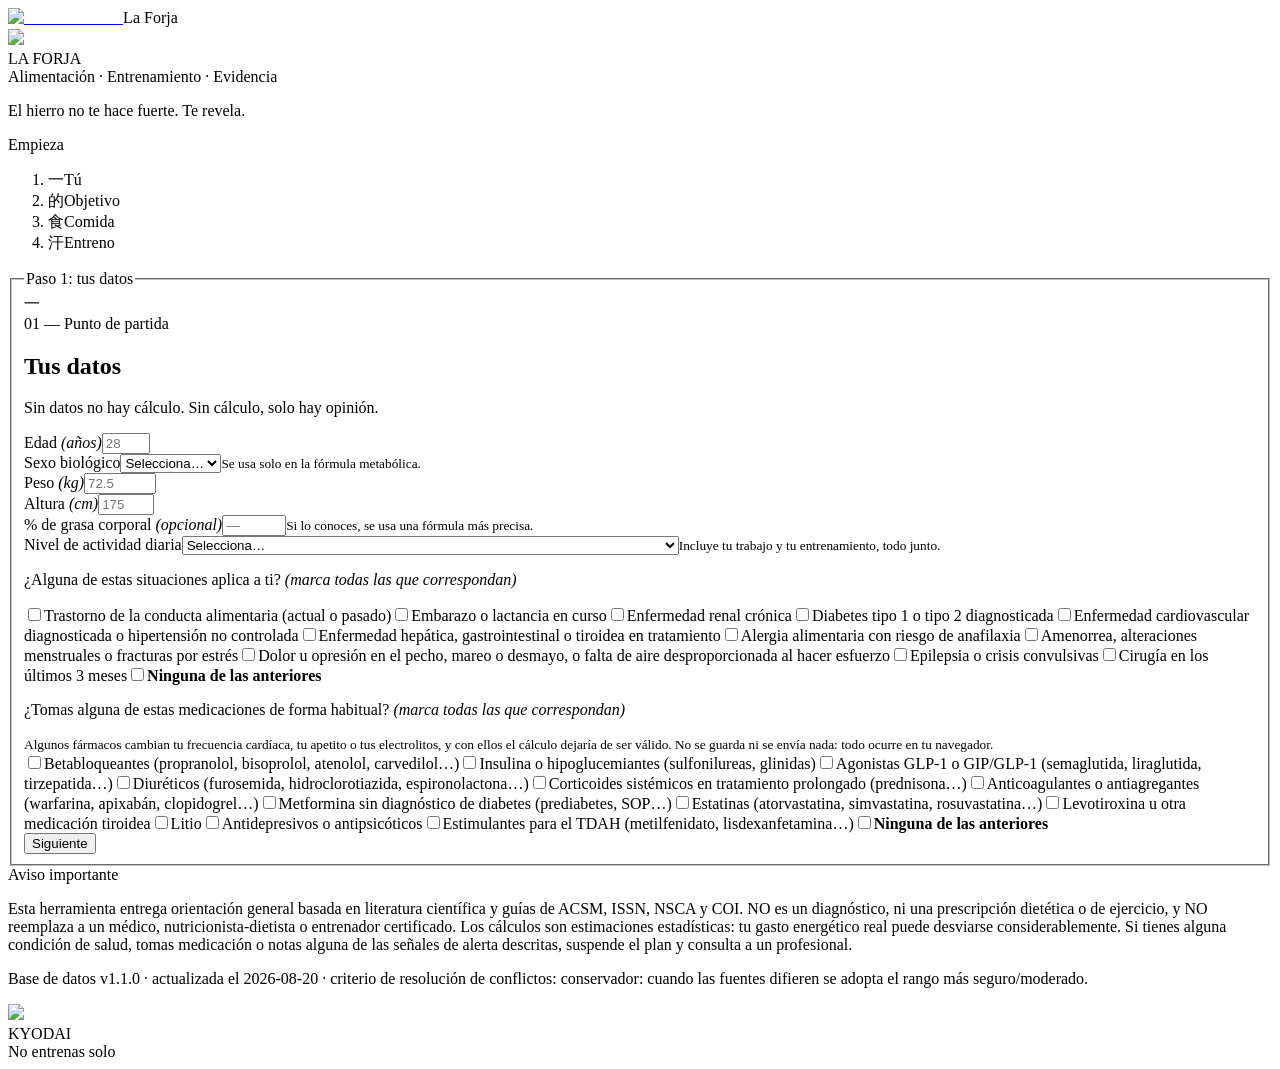
==== commit 752996f6: "la-forja: recompila con basePath /Kyodai.co/la-forja para GitHub Pages" ====
--- a/la-forja/index.html
+++ b/la-forja/index.html
@@ -1 +1 @@
-<!DOCTYPE html><html lang="es" class="inter_7bacb37d-module__aJtR4a__variable cormorant_garamond_8acf1184-module__FYOw5G__variable noto_serif_jp_e2605327-module__3qkpmW__variable"><head><meta charSet="utf-8"/><meta name="viewport" content="width=device-width, initial-scale=1"/><link rel="preload" href="/la-forja/_next/static/media/01e4147cff8141ee-s.p.3huc2loe0ie8a.woff2" as="font" crossorigin="" type="font/woff2"/><link rel="preload" href="/la-forja/_next/static/media/68d0ad77fd2c49e3-s.p.2th5n88-8_65v.woff2" as="font" crossorigin="" type="font/woff2"/><link rel="preload" href="/la-forja/_next/static/media/83afe278b6a6bb3c-s.p.2bn3s6zvc0dyp.woff2" as="font" crossorigin="" type="font/woff2"/><link rel="preload" href="/la-forja/_next/static/media/8bd76523131fa0fc-s.p.1pvupmngxrt5z.woff2" as="font" crossorigin="" type="font/woff2"/><link rel="preload" as="image" href="/la-forja/assets/kyodai-logo.png"/><link rel="stylesheet" href="/la-forja/_next/static/chunks/3fm5dky1sh04h.css" data-precedence="next"/><link rel="stylesheet" href="/la-forja/_next/static/chunks/0i3mm4b4a-7sy.css" data-precedence="next"/><link rel="stylesheet" href="/la-forja/_next/static/chunks/1l874rhty73xh.css" data-precedence="next"/><link rel="preload" as="script" fetchPriority="low" href="/la-forja/_next/static/chunks/12aruqaur5huj.js"/><script src="/la-forja/_next/static/chunks/04gr3cjlwzc26.js" async=""></script><script src="/la-forja/_next/static/chunks/4561u0v7ysn3r.js" async=""></script><script src="/la-forja/_next/static/chunks/turbopack-01cra3njdeyk4.js" async=""></script><script src="/la-forja/_next/static/chunks/3fntmmi971322.js" async="" crossorigin=""></script><script src="/la-forja/_next/static/chunks/0tv_o3eyj1a68.js" async="" crossorigin=""></script><meta name="next-size-adjust" content=""/><meta name="theme-color" content="#000000"/><title>兄弟 KYODAI — La Forja</title><meta name="description" content="La Forja — herramienta gratuita de Kyodai. Tu alimentación y tu entrenamiento, calculados con evidencia. Nadie llega lejos entrenando solo."/><meta property="og:title" content="兄弟 KYODAI — La Forja"/><meta property="og:description" content="Tu plan de alimentación y entrenamiento, calculado con evidencia."/><meta property="og:image" content="https://kyodai.com/la-forja/assets/og-image.png"/><meta name="twitter:card" content="summary_large_image"/><meta name="twitter:title" content="兄弟 KYODAI — La Forja"/><meta name="twitter:description" content="Tu plan de alimentación y entrenamiento, calculado con evidencia."/><meta name="twitter:image" content="https://kyodai.com/la-forja/assets/og-image.png"/><link rel="icon" href="/la-forja/assets/favicon.png"/><link rel="apple-touch-icon" href="/la-forja/assets/favicon.png"/><script src="/la-forja/_next/static/chunks/0cz1d0mv5g_q7.js" noModule=""></script></head><body><div hidden=""><!--$--><!--/$--></div><nav><a class="logo" href="#top" aria-label="Kyodai — inicio"><img alt="兄弟 KYODAI" width="907" height="544" decoding="async" data-nimg="1" class="logoImg" style="color:transparent" src="/la-forja/assets/kyodai-logo.png"/></a><span class="navTag">La Forja</span></nav><header id="top" class="hero"><img alt="兄弟 KYODAI" width="907" height="544" decoding="async" data-nimg="1" class="heroLogo" style="color:transparent" src="/la-forja/assets/kyodai-logo.png"/><div class="heroTool">LA FORJA</div><div class="heroSub">Alimentación · Entrenamiento · Evidencia</div><p class="heroQuote">El hierro no te hace fuerte. Te revela.</p><div class="heroScroll">Empieza</div></header><main class="wrap" id="main"><section id="form-section"><ol class="stepper" aria-label="Progreso del formulario"><li class="step is-active" data-step="1" aria-current="step"><span class="jp" aria-hidden="true">一</span>Tú</li><li class="step" data-step="2"><span class="jp" aria-hidden="true">的</span>Objetivo</li><li class="step" data-step="3"><span class="jp" aria-hidden="true">食</span>Comida</li><li class="step" data-step="4"><span class="jp" aria-hidden="true">汗</span>Entreno</li></ol><form id="plan-form" noValidate=""><fieldset class="panel" data-panel="1"><legend class="sr-only">Paso 1: tus datos</legend><span class="panel-k jp" aria-hidden="true">一</span><div class="eyebrow">01 — Punto de partida</div><h2 class="panel-title">Tus datos</h2><p class="panel-lead">Sin datos no hay cálculo. Sin cálculo, solo hay opinión.</p><div class="grid-2"><div class="field"><label class="label" for="edad">Edad <em>(años)</em></label><input type="number" id="edad" min="10" max="90" step="1" required="" inputMode="numeric" placeholder="28" value=""/></div><div class="field"><label class="label" for="sexo">Sexo biológico</label><select id="sexo" required=""><option value="" selected="">Selecciona…</option><option value="hombre">Hombre</option><option value="mujer">Mujer</option></select><small class="hint">Se usa solo en la fórmula metabólica.</small></div><div class="field"><label class="label" for="peso">Peso <em>(kg)</em></label><input type="number" id="peso" min="35" max="250" step="0.1" required="" inputMode="decimal" placeholder="72.5" value=""/></div><div class="field"><label class="label" for="altura">Altura <em>(cm)</em></label><input type="number" id="altura" min="120" max="230" step="1" required="" inputMode="numeric" placeholder="175" value=""/></div><div class="field"><label class="label" for="grasa">% de grasa corporal <em>(opcional)</em></label><input type="number" id="grasa" min="3" max="60" step="0.1" inputMode="decimal" placeholder="—" value=""/><small class="hint">Si lo conoces, se usa una fórmula más precisa.</small></div><div class="field"><label class="label" for="actividad">Nivel de actividad diaria</label><select id="actividad" required=""><option value="" selected="">Selecciona…</option><option value="sedentario">Sedentario — Trabajo de escritorio, sin entrenamiento estructurado.</option><option value="ligero">Actividad ligera — 1-3 sesiones por semana o trabajo de pie ocasional.</option><option value="moderado">Actividad moderada — 3-5 sesiones por semana.</option><option value="alto">Actividad alta — 6-7 sesiones por semana o trabajo físicamente exigente.</option><option value="muy_alto">Actividad muy alta — Sesiones dobles o trabajo físico intenso. Usar con cautela.</option></select><small class="hint">Incluye tu trabajo y tu entrenamiento, todo junto.</small></div></div><div class="health-block"><p class="label">¿Alguna de estas situaciones aplica a ti? <em>(marca todas las que correspondan)</em></p><div id="banderas" class="checks"><label class="check"><input type="checkbox" name="bandera" value="tca"/><span>Trastorno de la conducta alimentaria (actual o pasado)</span></label><label class="check"><input type="checkbox" name="bandera" value="embarazo_lactancia"/><span>Embarazo o lactancia en curso</span></label><label class="check"><input type="checkbox" name="bandera" value="renal"/><span>Enfermedad renal crónica</span></label><label class="check"><input type="checkbox" name="bandera" value="diabetes"/><span>Diabetes tipo 1 o tipo 2 diagnosticada</span></label><label class="check"><input type="checkbox" name="bandera" value="cardiovascular"/><span>Enfermedad cardiovascular diagnosticada o hipertensión no controlada</span></label><label class="check"><input type="checkbox" name="bandera" value="hepatica_tiroidea"/><span>Enfermedad hepática, gastrointestinal o tiroidea en tratamiento</span></label><label class="check"><input type="checkbox" name="bandera" value="alergia_anafilaxia"/><span>Alergia alimentaria con riesgo de anafilaxia</span></label><label class="check"><input type="checkbox" name="bandera" value="amenorrea"/><span>Amenorrea, alteraciones menstruales o fracturas por estrés</span></label><label class="check"><input type="checkbox" name="bandera" value="sintomas_cardio"/><span>Dolor u opresión en el pecho, mareo o desmayo, o falta de aire desproporcionada al hacer esfuerzo</span></label><label class="check"><input type="checkbox" name="bandera" value="epilepsia"/><span>Epilepsia o crisis convulsivas</span></label><label class="check"><input type="checkbox" name="bandera" value="cirugia_reciente"/><span>Cirugía en los últimos 3 meses</span></label><label class="check"><input type="checkbox" id="bandera-ninguna" name="bandera" value="ninguna"/><span><strong>Ninguna de las anteriores</strong></span></label></div></div><div class="health-block"><p class="label">¿Tomas alguna de estas medicaciones de forma habitual? <em>(marca todas las que correspondan)</em></p><small class="hint">Algunos fármacos cambian tu frecuencia cardíaca, tu apetito o tus electrolitos, y con ellos el cálculo dejaría de ser válido. No se guarda ni se envía nada: todo ocurre en tu navegador.</small><div id="medicamentos" class="checks"><label class="check"><input type="checkbox" name="medicamento" value="betabloqueantes"/><span>Betabloqueantes (propranolol, bisoprolol, atenolol, carvedilol…)</span></label><label class="check"><input type="checkbox" name="medicamento" value="insulina_hipoglucemiantes"/><span>Insulina o hipoglucemiantes (sulfonilureas, glinidas)</span></label><label class="check"><input type="checkbox" name="medicamento" value="glp1"/><span>Agonistas GLP-1 o GIP/GLP-1 (semaglutida, liraglutida, tirzepatida…)</span></label><label class="check"><input type="checkbox" name="medicamento" value="diureticos"/><span>Diuréticos (furosemida, hidroclorotiazida, espironolactona…)</span></label><label class="check"><input type="checkbox" name="medicamento" value="corticoides"/><span>Corticoides sistémicos en tratamiento prolongado (prednisona…)</span></label><label class="check"><input type="checkbox" name="medicamento" value="anticoagulantes"/><span>Anticoagulantes o antiagregantes (warfarina, apixabán, clopidogrel…)</span></label><label class="check"><input type="checkbox" name="medicamento" value="metformina"/><span>Metformina sin diagnóstico de diabetes (prediabetes, SOP…)</span></label><label class="check"><input type="checkbox" name="medicamento" value="estatinas"/><span>Estatinas (atorvastatina, simvastatina, rosuvastatina…)</span></label><label class="check"><input type="checkbox" name="medicamento" value="levotiroxina"/><span>Levotiroxina u otra medicación tiroidea</span></label><label class="check"><input type="checkbox" name="medicamento" value="litio"/><span>Litio</span></label><label class="check"><input type="checkbox" name="medicamento" value="psicofarmacos"/><span>Antidepresivos o antipsicóticos</span></label><label class="check"><input type="checkbox" name="medicamento" value="estimulantes"/><span>Estimulantes para el TDAH (metilfenidato, lisdexanfetamina…)</span></label><label class="check"><input type="checkbox" id="medicacion-ninguna" name="medicamento" value="ninguna"/><span><strong>Ninguna de las anteriores</strong></span></label></div></div><div class="nav-row"><span></span><button type="button" class="btn btn-primary">Siguiente</button></div></fieldset></form></section></main><footer class="site-footer"><div class="wrap"><div class="disclaimer-box"><div class="eyebrow">Aviso importante</div><p class="disclaimer">Esta herramienta entrega orientación general basada en literatura científica y guías de ACSM, ISSN, NSCA y COI. NO es un diagnóstico, ni una prescripción dietética o de ejercicio, y NO reemplaza a un médico, nutricionista-dietista o entrenador certificado. Los cálculos son estimaciones estadísticas: tu gasto energético real puede desviarse considerablemente. Si tienes alguna condición de salud, tomas medicación o notas alguna de las señales de alerta descritas, suspende el plan y consulta a un profesional.</p><p class="version">Base de datos v<!-- -->1.1.0<!-- --> · actualizada el <!-- -->2026-08-20<!-- --> · criterio de resolución de conflictos:<!-- --> <!-- -->conservador: cuando las fuentes difieren se adopta el rango más seguro/moderado<!-- -->.</p></div><div class="footer-mark"><img alt="兄弟" loading="lazy" width="526" height="526" decoding="async" data-nimg="1" class="footerLogo" style="color:transparent" src="/la-forja/assets/kyodai-mark.png"/><div class="fl">KYODAI</div><div class="fine">No entrenas solo</div></div></div></footer><!--$--><!--/$--><script src="/la-forja/_next/static/chunks/12aruqaur5huj.js" id="_R_" async=""></script><script>(self.__next_f=self.__next_f||[]).push([0])</script><script>self.__next_f.push([1,"1:\"$Sreact.fragment\"\n2:I[39756,[\"/la-forja/_next/static/chunks/3fntmmi971322.js\"],\"default\"]\n3:I[37457,[\"/la-forja/_next/static/chunks/3fntmmi971322.js\"],\"default\"]\n4:I[47257,[\"/la-forja/_next/static/chunks/3fntmmi971322.js\"],\"ClientPageRoot\"]\n5:I[31713,[\"/la-forja/_next/static/chunks/3fntmmi971322.js\",\"/la-forja/_next/static/chunks/0tv_o3eyj1a68.js\"],\"default\"]\n8:I[97367,[\"/la-forja/_next/static/chunks/3fntmmi971322.js\"],\"OutletBoundary\"]\n9:\"$Sreact.suspense\"\nb:I[97367,[\"/la-forja/_next/static/chunks/3fntmmi971322.js\"],\"ViewportBoundary\"]\nd:I[97367,[\"/la-forja/_next/static/chunks/3fntmmi971322.js\"],\"MetadataBoundary\"]\nf:I[68027,[\"/la-forja/_next/static/chunks/3fntmmi971322.js\"],\"default\",1]\n:HL[\"/la-forja/_next/static/chunks/3fm5dky1sh04h.css\",\"style\"]\n:HL[\"/la-forja/_next/static/chunks/0i3mm4b4a-7sy.css\",\"style\"]\n:HL[\"/la-forja/_next/static/chunks/1l874rhty73xh.css\",\"style\"]\n:HL[\"/la-forja/_next/static/media/01e4147cff8141ee-s.p.3huc2loe0ie8a.woff2\",\"font\",{\"crossOrigin\":\"\",\"type\":\"font/woff2\"}]\n:HL[\"/la-forja/_next/static/media/68d0ad77fd2c49e3-s.p.2th5n88-8_65v.woff2\",\"font\",{\"crossOrigin\":\"\",\"type\":\"font/woff2\"}]\n:HL[\"/la-forja/_next/static/media/83afe278b6a6bb3c-s.p.2bn3s6zvc0dyp.woff2\",\"font\",{\"crossOrigin\":\"\",\"type\":\"font/woff2\"}]\n:HL[\"/la-forja/_next/static/media/8bd76523131fa0fc-s.p.1pvupmngxrt5z.woff2\",\"font\",{\"crossOrigin\":\"\",\"type\":\"font/woff2\"}]\n"])</script><script>self.__next_f.push([1,"0:{\"P\":null,\"c\":[\"\",\"\"],\"q\":\"\",\"i\":false,\"f\":[[[\"\",{\"children\":[\"__PAGE__\",{},\"$undefined\",\"$undefined\",4608]},\"$undefined\",\"$undefined\",4624],[[\"$\",\"$1\",\"c\",{\"children\":[[[\"$\",\"link\",\"0\",{\"rel\":\"stylesheet\",\"href\":\"/la-forja/_next/static/chunks/3fm5dky1sh04h.css\",\"precedence\":\"next\",\"crossOrigin\":\"$undefined\",\"nonce\":\"$undefined\"}],[\"$\",\"link\",\"1\",{\"rel\":\"stylesheet\",\"href\":\"/la-forja/_next/static/chunks/0i3mm4b4a-7sy.css\",\"precedence\":\"next\",\"crossOrigin\":\"$undefined\",\"nonce\":\"$undefined\"}],[\"$\",\"link\",\"2\",{\"rel\":\"stylesheet\",\"href\":\"/la-forja/_next/static/chunks/1l874rhty73xh.css\",\"precedence\":\"next\",\"crossOrigin\":\"$undefined\",\"nonce\":\"$undefined\"}],[\"$\",\"script\",\"script-0\",{\"src\":\"/la-forja/_next/static/chunks/3fntmmi971322.js\",\"async\":true,\"nonce\":\"$undefined\"}]],[\"$\",\"html\",null,{\"lang\":\"es\",\"className\":\"inter_7bacb37d-module__aJtR4a__variable cormorant_garamond_8acf1184-module__FYOw5G__variable noto_serif_jp_e2605327-module__3qkpmW__variable\",\"children\":[\"$\",\"body\",null,{\"children\":[\"$\",\"$L2\",null,{\"parallelRouterKey\":\"children\",\"error\":\"$undefined\",\"errorStyles\":\"$undefined\",\"errorScripts\":\"$undefined\",\"template\":[\"$\",\"$L3\",null,{}],\"templateStyles\":\"$undefined\",\"templateScripts\":\"$undefined\",\"notFound\":[[[\"$\",\"title\",null,{\"children\":\"404: This page could not be found.\"}],[\"$\",\"div\",null,{\"style\":{\"fontFamily\":\"system-ui,\\\"Segoe UI\\\",Roboto,Helvetica,Arial,sans-serif,\\\"Apple Color Emoji\\\",\\\"Segoe UI Emoji\\\"\",\"height\":\"100vh\",\"textAlign\":\"center\",\"display\":\"flex\",\"flexDirection\":\"column\",\"alignItems\":\"center\",\"justifyContent\":\"center\"},\"children\":[\"$\",\"div\",null,{\"children\":[[\"$\",\"style\",null,{\"dangerouslySetInnerHTML\":{\"__html\":\"body{color:#000;background:#fff;margin:0}.next-error-h1{border-right:1px solid rgba(0,0,0,.3)}@media (prefers-color-scheme:dark){body{color:#fff;background:#000}.next-error-h1{border-right:1px solid rgba(255,255,255,.3)}}\"}}],[\"$\",\"h1\",null,{\"className\":\"next-error-h1\",\"style\":{\"display\":\"inline-block\",\"margin\":\"0 20px 0 0\",\"padding\":\"0 23px 0 0\",\"fontSize\":24,\"fontWeight\":500,\"verticalAlign\":\"top\",\"lineHeight\":\"49px\"},\"children\":404}],[\"$\",\"div\",null,{\"style\":{\"display\":\"inline-block\"},\"children\":[\"$\",\"h2\",null,{\"style\":{\"fontSize\":14,\"fontWeight\":400,\"lineHeight\":\"49px\",\"margin\":0},\"children\":\"This page could not be found.\"}]}]]}]}]],[]],\"forbidden\":\"$undefined\",\"unauthorized\":\"$undefined\"}]}]}]]}],{\"children\":[[\"$\",\"$1\",\"c\",{\"children\":[[\"$\",\"$L4\",null,{\"Component\":\"$5\",\"serverProvidedParams\":{\"searchParams\":{},\"params\":{},\"promises\":[\"$@6\",\"$@7\"]}}],[[\"$\",\"script\",\"script-0\",{\"src\":\"/la-forja/_next/static/chunks/0tv_o3eyj1a68.js\",\"async\":true,\"nonce\":\"$undefined\"}]],[\"$\",\"$L8\",null,{\"children\":[\"$\",\"$9\",null,{\"name\":\"Next.MetadataOutlet\",\"children\":\"$@a\"}]}]]}],{},null,false,null]},null,false,null],[\"$\",\"$1\",\"h\",{\"children\":[null,[\"$\",\"$Lb\",null,{\"children\":\"$Lc\"}],[\"$\",\"div\",null,{\"hidden\":true,\"children\":[\"$\",\"$Ld\",null,{\"children\":[\"$\",\"$9\",null,{\"name\":\"Next.Metadata\",\"children\":\"$Le\"}]}]}],[\"$\",\"meta\",null,{\"name\":\"next-size-adjust\",\"content\":\"\"}]]}],false]],\"m\":\"$undefined\",\"G\":[\"$f\",[[\"$\",\"link\",\"0\",{\"rel\":\"stylesheet\",\"href\":\"/la-forja/_next/static/chunks/3fm5dky1sh04h.css\",\"precedence\":\"next\",\"crossOrigin\":\"$undefined\",\"nonce\":\"$undefined\"}],[\"$\",\"link\",\"1\",{\"rel\":\"stylesheet\",\"href\":\"/la-forja/_next/static/chunks/0i3mm4b4a-7sy.css\",\"precedence\":\"next\",\"crossOrigin\":\"$undefined\",\"nonce\":\"$undefined\"}],[\"$\",\"link\",\"2\",{\"rel\":\"stylesheet\",\"href\":\"/la-forja/_next/static/chunks/1l874rhty73xh.css\",\"precedence\":\"next\",\"crossOrigin\":\"$undefined\",\"nonce\":\"$undefined\"}]]],\"S\":true,\"h\":null,\"r\":\"$undefined\",\"s\":\"$undefined\",\"a\":\"$undefined\",\"l\":\"$undefined\",\"p\":\"$undefined\",\"d\":\"$undefined\",\"b\":\"p61131QwATBTDM-Zip0zM\"}\n"])</script><script>self.__next_f.push([1,"6:{}\n7:\"$0:f:0:1:1:children:0:props:children:0:props:serverProvidedParams:params\"\n"])</script><script>self.__next_f.push([1,"c:[[\"$\",\"meta\",\"0\",{\"charSet\":\"utf-8\"}],[\"$\",\"meta\",\"1\",{\"name\":\"viewport\",\"content\":\"width=device-width, initial-scale=1\"}],[\"$\",\"meta\",\"2\",{\"name\":\"theme-color\",\"content\":\"#000000\"}]]\n"])</script><script>self.__next_f.push([1,"10:I[27201,[\"/la-forja/_next/static/chunks/3fntmmi971322.js\"],\"IconMark\"]\na:null\ne:[[\"$\",\"title\",\"0\",{\"children\":\"兄弟 KYODAI — La Forja\"}],[\"$\",\"meta\",\"1\",{\"name\":\"description\",\"content\":\"La Forja — herramienta gratuita de Kyodai. Tu alimentación y tu entrenamiento, calculados con evidencia. Nadie llega lejos entrenando solo.\"}],[\"$\",\"meta\",\"2\",{\"property\":\"og:title\",\"content\":\"兄弟 KYODAI — La Forja\"}],[\"$\",\"meta\",\"3\",{\"property\":\"og:description\",\"content\":\"Tu plan de alimentación y entrenamiento, calculado con evidencia.\"}],[\"$\",\"meta\",\"4\",{\"property\":\"og:image\",\"content\":\"https://kyodai.com/la-forja/assets/og-image.png\"}],[\"$\",\"meta\",\"5\",{\"name\":\"twitter:card\",\"content\":\"summary_large_image\"}],[\"$\",\"meta\",\"6\",{\"name\":\"twitter:title\",\"content\":\"兄弟 KYODAI — La Forja\"}],[\"$\",\"meta\",\"7\",{\"name\":\"twitter:description\",\"content\":\"Tu plan de alimentación y entrenamiento, calculado con evidencia.\"}],[\"$\",\"meta\",\"8\",{\"name\":\"twitter:image\",\"content\":\"https://kyodai.com/la-forja/assets/og-image.png\"}],[\"$\",\"link\",\"9\",{\"rel\":\"icon\",\"href\":\"/la-forja/assets/favicon.png\"}],[\"$\",\"link\",\"10\",{\"rel\":\"apple-touch-icon\",\"href\":\"/la-forja/assets/favicon.png\"}],[\"$\",\"$L10\",\"11\",{}]]\n"])</script></body></html>+<!DOCTYPE html><html lang="es" class="inter_7bacb37d-module__aJtR4a__variable cormorant_garamond_8acf1184-module__FYOw5G__variable noto_serif_jp_e2605327-module__3qkpmW__variable"><head><meta charSet="utf-8"/><meta name="viewport" content="width=device-width, initial-scale=1"/><link rel="preload" href="/Kyodai.co/la-forja/_next/static/media/01e4147cff8141ee-s.p.3huc2loe0ie8a.woff2" as="font" crossorigin="" type="font/woff2"/><link rel="preload" href="/Kyodai.co/la-forja/_next/static/media/68d0ad77fd2c49e3-s.p.2th5n88-8_65v.woff2" as="font" crossorigin="" type="font/woff2"/><link rel="preload" href="/Kyodai.co/la-forja/_next/static/media/83afe278b6a6bb3c-s.p.2bn3s6zvc0dyp.woff2" as="font" crossorigin="" type="font/woff2"/><link rel="preload" href="/Kyodai.co/la-forja/_next/static/media/8bd76523131fa0fc-s.p.1pvupmngxrt5z.woff2" as="font" crossorigin="" type="font/woff2"/><link rel="preload" as="image" href="/Kyodai.co/la-forja/assets/kyodai-logo.png"/><link rel="stylesheet" href="/Kyodai.co/la-forja/_next/static/chunks/3fm5dky1sh04h.css" data-precedence="next"/><link rel="stylesheet" href="/Kyodai.co/la-forja/_next/static/chunks/0i3mm4b4a-7sy.css" data-precedence="next"/><link rel="stylesheet" href="/Kyodai.co/la-forja/_next/static/chunks/1l874rhty73xh.css" data-precedence="next"/><link rel="preload" as="script" fetchPriority="low" href="/Kyodai.co/la-forja/_next/static/chunks/12aruqaur5huj.js"/><script src="/Kyodai.co/la-forja/_next/static/chunks/0ujtccehtldwt.js" async=""></script><script src="/Kyodai.co/la-forja/_next/static/chunks/4561u0v7ysn3r.js" async=""></script><script src="/Kyodai.co/la-forja/_next/static/chunks/turbopack-0kzu2jlw411ib.js" async=""></script><script src="/Kyodai.co/la-forja/_next/static/chunks/3fntmmi971322.js" async="" crossorigin=""></script><script src="/Kyodai.co/la-forja/_next/static/chunks/2kqgw5ql3jn1w.js" async="" crossorigin=""></script><meta name="next-size-adjust" content=""/><meta name="theme-color" content="#000000"/><title>兄弟 KYODAI — La Forja</title><meta name="description" content="La Forja — herramienta gratuita de Kyodai. Tu alimentación y tu entrenamiento, calculados con evidencia. Nadie llega lejos entrenando solo."/><meta property="og:title" content="兄弟 KYODAI — La Forja"/><meta property="og:description" content="Tu plan de alimentación y entrenamiento, calculado con evidencia."/><meta property="og:image" content="https://kyodaicol.github.io/Kyodai.co/la-forja/assets/og-image.png"/><meta name="twitter:card" content="summary_large_image"/><meta name="twitter:title" content="兄弟 KYODAI — La Forja"/><meta name="twitter:description" content="Tu plan de alimentación y entrenamiento, calculado con evidencia."/><meta name="twitter:image" content="https://kyodaicol.github.io/Kyodai.co/la-forja/assets/og-image.png"/><link rel="icon" href="/Kyodai.co/la-forja/assets/favicon.png"/><link rel="apple-touch-icon" href="/Kyodai.co/la-forja/assets/favicon.png"/><script src="/Kyodai.co/la-forja/_next/static/chunks/0cz1d0mv5g_q7.js" noModule=""></script></head><body><div hidden=""><!--$--><!--/$--></div><nav><a class="logo" href="#top" aria-label="Kyodai — inicio"><img alt="兄弟 KYODAI" width="907" height="544" decoding="async" data-nimg="1" class="logoImg" style="color:transparent" src="/Kyodai.co/la-forja/assets/kyodai-logo.png"/></a><span class="navTag">La Forja</span></nav><header id="top" class="hero"><img alt="兄弟 KYODAI" width="907" height="544" decoding="async" data-nimg="1" class="heroLogo" style="color:transparent" src="/Kyodai.co/la-forja/assets/kyodai-logo.png"/><div class="heroTool">LA FORJA</div><div class="heroSub">Alimentación · Entrenamiento · Evidencia</div><p class="heroQuote">El hierro no te hace fuerte. Te revela.</p><div class="heroScroll">Empieza</div></header><main class="wrap" id="main"><section id="form-section"><ol class="stepper" aria-label="Progreso del formulario"><li class="step is-active" data-step="1" aria-current="step"><span class="jp" aria-hidden="true">一</span>Tú</li><li class="step" data-step="2"><span class="jp" aria-hidden="true">的</span>Objetivo</li><li class="step" data-step="3"><span class="jp" aria-hidden="true">食</span>Comida</li><li class="step" data-step="4"><span class="jp" aria-hidden="true">汗</span>Entreno</li></ol><form id="plan-form" noValidate=""><fieldset class="panel" data-panel="1"><legend class="sr-only">Paso 1: tus datos</legend><span class="panel-k jp" aria-hidden="true">一</span><div class="eyebrow">01 — Punto de partida</div><h2 class="panel-title">Tus datos</h2><p class="panel-lead">Sin datos no hay cálculo. Sin cálculo, solo hay opinión.</p><div class="grid-2"><div class="field"><label class="label" for="edad">Edad <em>(años)</em></label><input type="number" id="edad" min="10" max="90" step="1" required="" inputMode="numeric" placeholder="28" value=""/></div><div class="field"><label class="label" for="sexo">Sexo biológico</label><select id="sexo" required=""><option value="" selected="">Selecciona…</option><option value="hombre">Hombre</option><option value="mujer">Mujer</option></select><small class="hint">Se usa solo en la fórmula metabólica.</small></div><div class="field"><label class="label" for="peso">Peso <em>(kg)</em></label><input type="number" id="peso" min="35" max="250" step="0.1" required="" inputMode="decimal" placeholder="72.5" value=""/></div><div class="field"><label class="label" for="altura">Altura <em>(cm)</em></label><input type="number" id="altura" min="120" max="230" step="1" required="" inputMode="numeric" placeholder="175" value=""/></div><div class="field"><label class="label" for="grasa">% de grasa corporal <em>(opcional)</em></label><input type="number" id="grasa" min="3" max="60" step="0.1" inputMode="decimal" placeholder="—" value=""/><small class="hint">Si lo conoces, se usa una fórmula más precisa.</small></div><div class="field"><label class="label" for="actividad">Nivel de actividad diaria</label><select id="actividad" required=""><option value="" selected="">Selecciona…</option><option value="sedentario">Sedentario — Trabajo de escritorio, sin entrenamiento estructurado.</option><option value="ligero">Actividad ligera — 1-3 sesiones por semana o trabajo de pie ocasional.</option><option value="moderado">Actividad moderada — 3-5 sesiones por semana.</option><option value="alto">Actividad alta — 6-7 sesiones por semana o trabajo físicamente exigente.</option><option value="muy_alto">Actividad muy alta — Sesiones dobles o trabajo físico intenso. Usar con cautela.</option></select><small class="hint">Incluye tu trabajo y tu entrenamiento, todo junto.</small></div></div><div class="health-block"><p class="label">¿Alguna de estas situaciones aplica a ti? <em>(marca todas las que correspondan)</em></p><div id="banderas" class="checks"><label class="check"><input type="checkbox" name="bandera" value="tca"/><span>Trastorno de la conducta alimentaria (actual o pasado)</span></label><label class="check"><input type="checkbox" name="bandera" value="embarazo_lactancia"/><span>Embarazo o lactancia en curso</span></label><label class="check"><input type="checkbox" name="bandera" value="renal"/><span>Enfermedad renal crónica</span></label><label class="check"><input type="checkbox" name="bandera" value="diabetes"/><span>Diabetes tipo 1 o tipo 2 diagnosticada</span></label><label class="check"><input type="checkbox" name="bandera" value="cardiovascular"/><span>Enfermedad cardiovascular diagnosticada o hipertensión no controlada</span></label><label class="check"><input type="checkbox" name="bandera" value="hepatica_tiroidea"/><span>Enfermedad hepática, gastrointestinal o tiroidea en tratamiento</span></label><label class="check"><input type="checkbox" name="bandera" value="alergia_anafilaxia"/><span>Alergia alimentaria con riesgo de anafilaxia</span></label><label class="check"><input type="checkbox" name="bandera" value="amenorrea"/><span>Amenorrea, alteraciones menstruales o fracturas por estrés</span></label><label class="check"><input type="checkbox" name="bandera" value="sintomas_cardio"/><span>Dolor u opresión en el pecho, mareo o desmayo, o falta de aire desproporcionada al hacer esfuerzo</span></label><label class="check"><input type="checkbox" name="bandera" value="epilepsia"/><span>Epilepsia o crisis convulsivas</span></label><label class="check"><input type="checkbox" name="bandera" value="cirugia_reciente"/><span>Cirugía en los últimos 3 meses</span></label><label class="check"><input type="checkbox" id="bandera-ninguna" name="bandera" value="ninguna"/><span><strong>Ninguna de las anteriores</strong></span></label></div></div><div class="health-block"><p class="label">¿Tomas alguna de estas medicaciones de forma habitual? <em>(marca todas las que correspondan)</em></p><small class="hint">Algunos fármacos cambian tu frecuencia cardíaca, tu apetito o tus electrolitos, y con ellos el cálculo dejaría de ser válido. No se guarda ni se envía nada: todo ocurre en tu navegador.</small><div id="medicamentos" class="checks"><label class="check"><input type="checkbox" name="medicamento" value="betabloqueantes"/><span>Betabloqueantes (propranolol, bisoprolol, atenolol, carvedilol…)</span></label><label class="check"><input type="checkbox" name="medicamento" value="insulina_hipoglucemiantes"/><span>Insulina o hipoglucemiantes (sulfonilureas, glinidas)</span></label><label class="check"><input type="checkbox" name="medicamento" value="glp1"/><span>Agonistas GLP-1 o GIP/GLP-1 (semaglutida, liraglutida, tirzepatida…)</span></label><label class="check"><input type="checkbox" name="medicamento" value="diureticos"/><span>Diuréticos (furosemida, hidroclorotiazida, espironolactona…)</span></label><label class="check"><input type="checkbox" name="medicamento" value="corticoides"/><span>Corticoides sistémicos en tratamiento prolongado (prednisona…)</span></label><label class="check"><input type="checkbox" name="medicamento" value="anticoagulantes"/><span>Anticoagulantes o antiagregantes (warfarina, apixabán, clopidogrel…)</span></label><label class="check"><input type="checkbox" name="medicamento" value="metformina"/><span>Metformina sin diagnóstico de diabetes (prediabetes, SOP…)</span></label><label class="check"><input type="checkbox" name="medicamento" value="estatinas"/><span>Estatinas (atorvastatina, simvastatina, rosuvastatina…)</span></label><label class="check"><input type="checkbox" name="medicamento" value="levotiroxina"/><span>Levotiroxina u otra medicación tiroidea</span></label><label class="check"><input type="checkbox" name="medicamento" value="litio"/><span>Litio</span></label><label class="check"><input type="checkbox" name="medicamento" value="psicofarmacos"/><span>Antidepresivos o antipsicóticos</span></label><label class="check"><input type="checkbox" name="medicamento" value="estimulantes"/><span>Estimulantes para el TDAH (metilfenidato, lisdexanfetamina…)</span></label><label class="check"><input type="checkbox" id="medicacion-ninguna" name="medicamento" value="ninguna"/><span><strong>Ninguna de las anteriores</strong></span></label></div></div><div class="nav-row"><span></span><button type="button" class="btn btn-primary">Siguiente</button></div></fieldset></form></section></main><footer class="site-footer"><div class="wrap"><div class="disclaimer-box"><div class="eyebrow">Aviso importante</div><p class="disclaimer">Esta herramienta entrega orientación general basada en literatura científica y guías de ACSM, ISSN, NSCA y COI. NO es un diagnóstico, ni una prescripción dietética o de ejercicio, y NO reemplaza a un médico, nutricionista-dietista o entrenador certificado. Los cálculos son estimaciones estadísticas: tu gasto energético real puede desviarse considerablemente. Si tienes alguna condición de salud, tomas medicación o notas alguna de las señales de alerta descritas, suspende el plan y consulta a un profesional.</p><p class="version">Base de datos v<!-- -->1.1.0<!-- --> · actualizada el <!-- -->2026-08-20<!-- --> · criterio de resolución de conflictos:<!-- --> <!-- -->conservador: cuando las fuentes difieren se adopta el rango más seguro/moderado<!-- -->.</p></div><div class="footer-mark"><img alt="兄弟" loading="lazy" width="526" height="526" decoding="async" data-nimg="1" class="footerLogo" style="color:transparent" src="/Kyodai.co/la-forja/assets/kyodai-mark.png"/><div class="fl">KYODAI</div><div class="fine">No entrenas solo</div></div></div></footer><!--$--><!--/$--><script src="/Kyodai.co/la-forja/_next/static/chunks/12aruqaur5huj.js" id="_R_" async=""></script><script>(self.__next_f=self.__next_f||[]).push([0])</script><script>self.__next_f.push([1,"1:\"$Sreact.fragment\"\n2:I[39756,[\"/Kyodai.co/la-forja/_next/static/chunks/3fntmmi971322.js\"],\"default\"]\n3:I[37457,[\"/Kyodai.co/la-forja/_next/static/chunks/3fntmmi971322.js\"],\"default\"]\n4:I[47257,[\"/Kyodai.co/la-forja/_next/static/chunks/3fntmmi971322.js\"],\"ClientPageRoot\"]\n5:I[31713,[\"/Kyodai.co/la-forja/_next/static/chunks/3fntmmi971322.js\",\"/Kyodai.co/la-forja/_next/static/chunks/2kqgw5ql3jn1w.js\"],\"default\"]\n8:I[97367,[\"/Kyodai.co/la-forja/_next/static/chunks/3fntmmi971322.js\"],\"OutletBoundary\"]\n9:\"$Sreact.suspense\"\nb:I[97367,[\"/Kyodai.co/la-forja/_next/static/chunks/3fntmmi971322.js\"],\"ViewportBoundary\"]\nd:I[97367,[\"/Kyodai.co/la-forja/_next/static/chunks/3fntmmi971322.js\"],\"MetadataBoundary\"]\nf:I[68027,[\"/Kyodai.co/la-forja/_next/static/chunks/3fntmmi971322.js\"],\"default\",1]\n:HL[\"/Kyodai.co/la-forja/_next/static/chunks/3fm5dky1sh04h.css\",\"style\"]\n:HL[\"/Kyodai.co/la-forja/_next/static/chunks/0i3mm4b4a-7sy.css\",\"style\"]\n:HL[\"/Kyodai.co/la-forja/_next/static/chunks/1l874rhty73xh.css\",\"style\"]\n:HL[\"/Kyodai.co/la-forja/_next/static/media/01e4147cff8141ee-s.p.3huc2loe0ie8a.woff2\",\"font\",{\"crossOrigin\":\"\",\"type\":\"font/woff2\"}]\n:HL[\"/Kyodai.co/la-forja/_next/static/media/68d0ad77fd2c49e3-s.p.2th5n88-8_65v.woff2\",\"font\",{\"crossOrigin\":\"\",\"type\":\"font/woff2\"}]\n:HL[\"/Kyodai.co/la-forja/_next/static/media/83afe278b6a6bb3c-s.p.2bn3s6zvc0dyp.woff2\",\"font\",{\"crossOrigin\":\"\",\"type\":\"font/woff2\"}]\n:HL[\"/Kyodai.co/la-forja/_next/static/media/8bd76523131fa0fc-s.p.1pvupmngxrt5z.woff2\",\"font\",{\"crossOrigin\":\"\",\"type\":\"font/woff2\"}]\n"])</script><script>self.__next_f.push([1,"0:{\"P\":null,\"c\":[\"\",\"\"],\"q\":\"\",\"i\":false,\"f\":[[[\"\",{\"children\":[\"__PAGE__\",{},\"$undefined\",\"$undefined\",4608]},\"$undefined\",\"$undefined\",4624],[[\"$\",\"$1\",\"c\",{\"children\":[[[\"$\",\"link\",\"0\",{\"rel\":\"stylesheet\",\"href\":\"/Kyodai.co/la-forja/_next/static/chunks/3fm5dky1sh04h.css\",\"precedence\":\"next\",\"crossOrigin\":\"$undefined\",\"nonce\":\"$undefined\"}],[\"$\",\"link\",\"1\",{\"rel\":\"stylesheet\",\"href\":\"/Kyodai.co/la-forja/_next/static/chunks/0i3mm4b4a-7sy.css\",\"precedence\":\"next\",\"crossOrigin\":\"$undefined\",\"nonce\":\"$undefined\"}],[\"$\",\"link\",\"2\",{\"rel\":\"stylesheet\",\"href\":\"/Kyodai.co/la-forja/_next/static/chunks/1l874rhty73xh.css\",\"precedence\":\"next\",\"crossOrigin\":\"$undefined\",\"nonce\":\"$undefined\"}],[\"$\",\"script\",\"script-0\",{\"src\":\"/Kyodai.co/la-forja/_next/static/chunks/3fntmmi971322.js\",\"async\":true,\"nonce\":\"$undefined\"}]],[\"$\",\"html\",null,{\"lang\":\"es\",\"className\":\"inter_7bacb37d-module__aJtR4a__variable cormorant_garamond_8acf1184-module__FYOw5G__variable noto_serif_jp_e2605327-module__3qkpmW__variable\",\"children\":[\"$\",\"body\",null,{\"children\":[\"$\",\"$L2\",null,{\"parallelRouterKey\":\"children\",\"error\":\"$undefined\",\"errorStyles\":\"$undefined\",\"errorScripts\":\"$undefined\",\"template\":[\"$\",\"$L3\",null,{}],\"templateStyles\":\"$undefined\",\"templateScripts\":\"$undefined\",\"notFound\":[[[\"$\",\"title\",null,{\"children\":\"404: This page could not be found.\"}],[\"$\",\"div\",null,{\"style\":{\"fontFamily\":\"system-ui,\\\"Segoe UI\\\",Roboto,Helvetica,Arial,sans-serif,\\\"Apple Color Emoji\\\",\\\"Segoe UI Emoji\\\"\",\"height\":\"100vh\",\"textAlign\":\"center\",\"display\":\"flex\",\"flexDirection\":\"column\",\"alignItems\":\"center\",\"justifyContent\":\"center\"},\"children\":[\"$\",\"div\",null,{\"children\":[[\"$\",\"style\",null,{\"dangerouslySetInnerHTML\":{\"__html\":\"body{color:#000;background:#fff;margin:0}.next-error-h1{border-right:1px solid rgba(0,0,0,.3)}@media (prefers-color-scheme:dark){body{color:#fff;background:#000}.next-error-h1{border-right:1px solid rgba(255,255,255,.3)}}\"}}],[\"$\",\"h1\",null,{\"className\":\"next-error-h1\",\"style\":{\"display\":\"inline-block\",\"margin\":\"0 20px 0 0\",\"padding\":\"0 23px 0 0\",\"fontSize\":24,\"fontWeight\":500,\"verticalAlign\":\"top\",\"lineHeight\":\"49px\"},\"children\":404}],[\"$\",\"div\",null,{\"style\":{\"display\":\"inline-block\"},\"children\":[\"$\",\"h2\",null,{\"style\":{\"fontSize\":14,\"fontWeight\":400,\"lineHeight\":\"49px\",\"margin\":0},\"children\":\"This page could not be found.\"}]}]]}]}]],[]],\"forbidden\":\"$undefined\",\"unauthorized\":\"$undefined\"}]}]}]]}],{\"children\":[[\"$\",\"$1\",\"c\",{\"children\":[[\"$\",\"$L4\",null,{\"Component\":\"$5\",\"serverProvidedParams\":{\"searchParams\":{},\"params\":{},\"promises\":[\"$@6\",\"$@7\"]}}],[[\"$\",\"script\",\"script-0\",{\"src\":\"/Kyodai.co/la-forja/_next/static/chunks/2kqgw5ql3jn1w.js\",\"async\":true,\"nonce\":\"$undefined\"}]],[\"$\",\"$L8\",null,{\"children\":[\"$\",\"$9\",null,{\"name\":\"Next.MetadataOutlet\",\"children\":\"$@a\"}]}]]}],{},null,false,null]},null,false,null],[\"$\",\"$1\",\"h\",{\"children\":[null,[\"$\",\"$Lb\",null,{\"children\":\"$Lc\"}],[\"$\",\"div\",null,{\"hidden\":true,\"children\":[\"$\",\"$Ld\",null,{\"children\":[\"$\",\"$9\",null,{\"name\":\"Next.Metadata\",\"children\":\"$Le\"}]}]}],[\"$\",\"meta\",null,{\"name\":\"next-size-adjust\",\"content\":\"\"}]]}],false]],\"m\":\"$undefined\",\"G\":[\"$f\",[[\"$\",\"link\",\"0\",{\"rel\":\"stylesheet\",\"href\":\"/Kyodai.co/la-forja/_next/static/chunks/3fm5dky1sh04h.css\",\"precedence\":\"next\",\"crossOrigin\":\"$undefined\",\"nonce\":\"$undefined\"}],[\"$\",\"link\",\"1\",{\"rel\":\"stylesheet\",\"href\":\"/Kyodai.co/la-forja/_next/static/chunks/0i3mm4b4a-7sy.css\",\"precedence\":\"next\",\"crossOrigin\":\"$undefined\",\"nonce\":\"$undefined\"}],[\"$\",\"link\",\"2\",{\"rel\":\"stylesheet\",\"href\":\"/Kyodai.co/la-forja/_next/static/chunks/1l874rhty73xh.css\",\"precedence\":\"next\",\"crossOrigin\":\"$undefined\",\"nonce\":\"$undefined\"}]]],\"S\":true,\"h\":null,\"r\":\"$undefined\",\"s\":\"$undefined\",\"a\":\"$undefined\",\"l\":\"$undefined\",\"p\":\"$undefined\",\"d\":\"$undefined\",\"b\":\"mtzubuzo88JFxG2oGBdDO\"}\n"])</script><script>self.__next_f.push([1,"6:{}\n7:\"$0:f:0:1:1:children:0:props:children:0:props:serverProvidedParams:params\"\n"])</script><script>self.__next_f.push([1,"c:[[\"$\",\"meta\",\"0\",{\"charSet\":\"utf-8\"}],[\"$\",\"meta\",\"1\",{\"name\":\"viewport\",\"content\":\"width=device-width, initial-scale=1\"}],[\"$\",\"meta\",\"2\",{\"name\":\"theme-color\",\"content\":\"#000000\"}]]\n"])</script><script>self.__next_f.push([1,"10:I[27201,[\"/Kyodai.co/la-forja/_next/static/chunks/3fntmmi971322.js\"],\"IconMark\"]\na:null\ne:[[\"$\",\"title\",\"0\",{\"children\":\"兄弟 KYODAI — La Forja\"}],[\"$\",\"meta\",\"1\",{\"name\":\"description\",\"content\":\"La Forja — herramienta gratuita de Kyodai. Tu alimentación y tu entrenamiento, calculados con evidencia. Nadie llega lejos entrenando solo.\"}],[\"$\",\"meta\",\"2\",{\"property\":\"og:title\",\"content\":\"兄弟 KYODAI — La Forja\"}],[\"$\",\"meta\",\"3\",{\"property\":\"og:description\",\"content\":\"Tu plan de alimentación y entrenamiento, calculado con evidencia.\"}],[\"$\",\"meta\",\"4\",{\"property\":\"og:image\",\"content\":\"https://kyodaicol.github.io/Kyodai.co/la-forja/assets/og-image.png\"}],[\"$\",\"meta\",\"5\",{\"name\":\"twitter:card\",\"content\":\"summary_large_image\"}],[\"$\",\"meta\",\"6\",{\"name\":\"twitter:title\",\"content\":\"兄弟 KYODAI — La Forja\"}],[\"$\",\"meta\",\"7\",{\"name\":\"twitter:description\",\"content\":\"Tu plan de alimentación y entrenamiento, calculado con evidencia.\"}],[\"$\",\"meta\",\"8\",{\"name\":\"twitter:image\",\"content\":\"https://kyodaicol.github.io/Kyodai.co/la-forja/assets/og-image.png\"}],[\"$\",\"link\",\"9\",{\"rel\":\"icon\",\"href\":\"/Kyodai.co/la-forja/assets/favicon.png\"}],[\"$\",\"link\",\"10\",{\"rel\":\"apple-touch-icon\",\"href\":\"/Kyodai.co/la-forja/assets/favicon.png\"}],[\"$\",\"$L10\",\"11\",{}]]\n"])</script></body></html>
